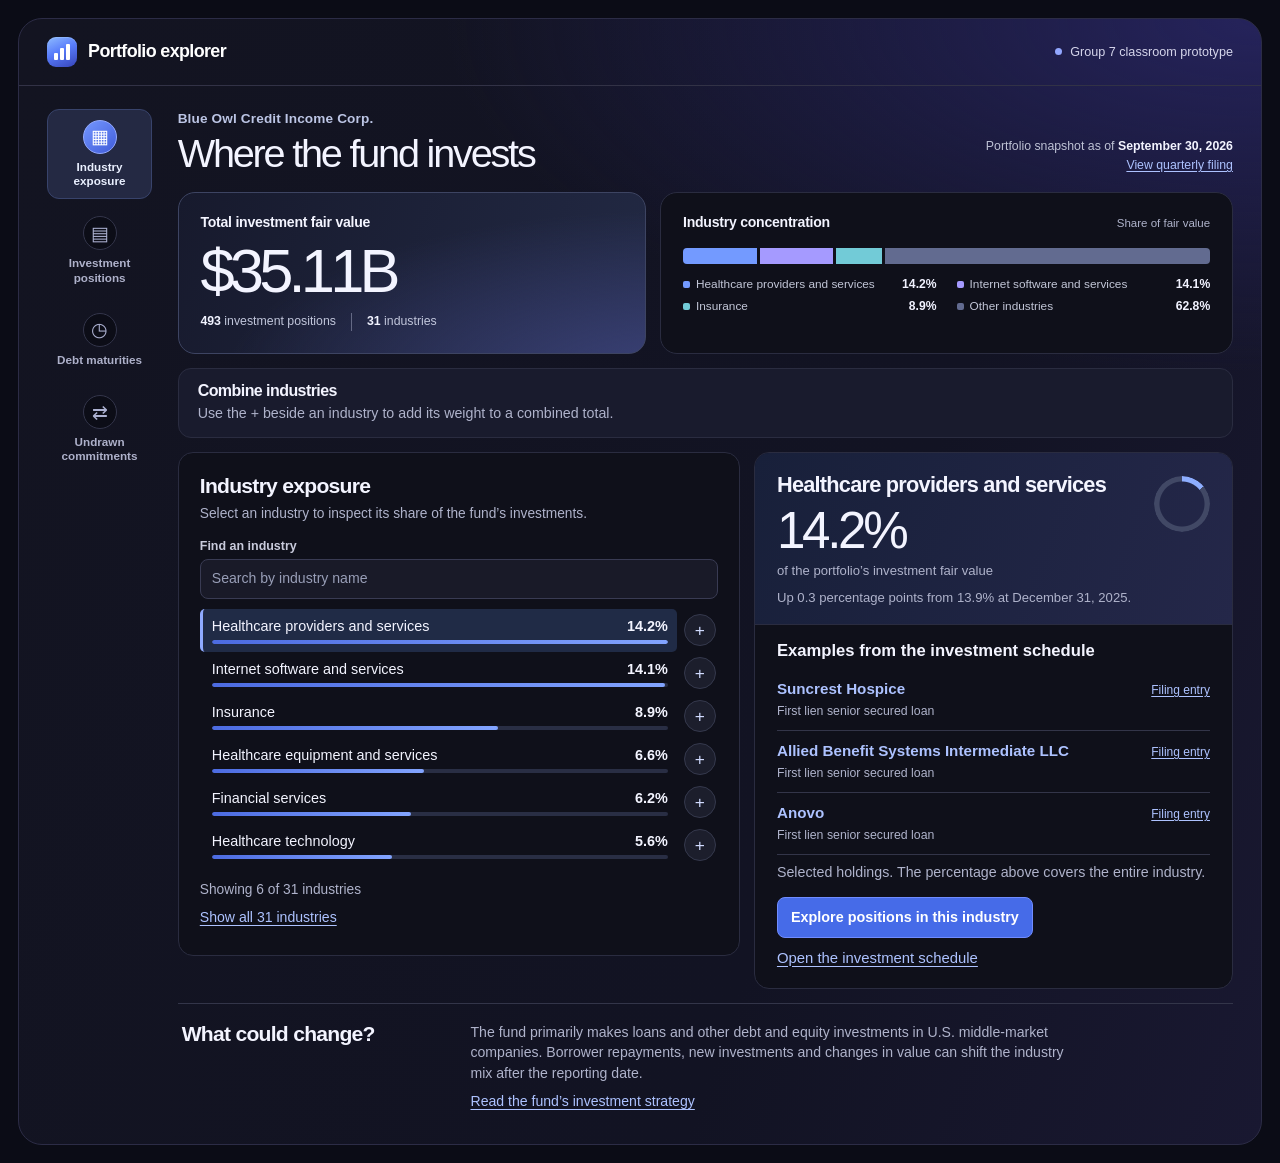
==== explorer.html @ ac10a48c "Publish Group 7 rehearsal site, editable slides and investor prototype" ====
<!doctype html>
<html lang="en">
<head>
<meta charset="utf-8">
<meta name="viewport" content="width=device-width, initial-scale=1">
<meta name="theme-color" content="#101120">
<title>Portfolio explorer | Blue Owl Credit Income Corp.</title>
<style>
  :root { color-scheme: light; --ink: #173849; --secondary: #476272; --accent: #126d71; --tide: #dbedeb; --pale: #f0f5f5; --rule: #bdced2; --paper: #fff; }
  * { box-sizing: border-box; }
  body { background: var(--paper); color: var(--ink); margin: 0; font: 1rem/1.48 "Source Sans 3", "Helvetica Neue", Arial, sans-serif; }
  button, input { font: inherit; }
  button { cursor: pointer; }
  a { color: #0c6369; text-underline-offset: .19em; }
  button:focus-visible, a:focus-visible, input:focus-visible, [tabindex="-1"]:focus-visible { outline: 3px solid #9b5428; outline-offset: 3px; }
  .frame { max-width: 1224px; margin-inline: auto; padding-inline: clamp(17px, 5vw, 64px); }
  header { background: #183d52; color: #fff; }
  .mast { min-height: 58px; display: flex; align-items: center; justify-content: space-between; gap: 14px; }
  .brand { display: flex; align-items: center; gap: .8em; font-weight: 650; }
  .symbol { display: inline-flex; align-items: flex-end; gap: 3px; height: 19px; }
  .symbol i { display: block; background: #a4d8cf; width: 5px; height: 46%; }
  .symbol i:nth-child(2) { height: 74%; } .symbol i:nth-child(3) { height: 100%; }
  .class-note { font-size: .81rem; color: #dae9eb; text-align: right; }
  .intro { padding-block: clamp(25px, 5vw, 56px) 28px; }
  .fund { font-size: 1rem; font-weight: 650; color: var(--secondary); margin: 0 0 4px; }
  h1, h2, h3, p { margin: 0; }
  h1 { font: 500 clamp(2.58rem, 6vw, 4.8rem)/1.05 "Source Sans 3", "Helvetica Neue", Arial, sans-serif; letter-spacing: -.065em; margin-bottom: 12px; }
  h2 { font-size: 1.55rem; letter-spacing: -.035em; line-height: 1.17; }
  h3 { font-size: 1.04rem; line-height: 1.25; }
  .intro-copy { font-size: 1.06rem; max-width: 63ch; color: var(--secondary); }
  .dateline { display: flex; flex-wrap: wrap; align-items: baseline; justify-content: space-between; gap: 4px 20px; padding-block: 10px; border-block: 1px solid var(--rule); font-size: .9rem; color: var(--secondary); }
  .dateline strong { font-weight: 650; color: var(--ink); }
  .grid { display: grid; grid-template-columns: minmax(0, 1.05fr) minmax(0, .95fr); gap: clamp(22px, 4vw, 60px); align-items: start; padding-block: 28px 36px; }
  .hint { margin-top: 5px; color: var(--secondary); font-size: .94rem; }
  .search { display: block; margin-block: 16px; }
  .search span { display:block; font-size: .85rem; font-weight: 650; margin-bottom: 4px; }
  .search input { width: 100%; color: var(--ink); background: var(--paper); border: 1px solid #91a7b0; padding: 8px 12px; border-radius: 5px; }
  #industries { margin: 0; padding: 0; list-style: none; }
  .row { width: 100%; color: var(--ink); text-align: left; display: grid; grid-template-columns: minmax(0, 1fr) auto; gap: 5px 12px; padding: 10px 12px; border: 0; border-left: 3px solid transparent; background: white; border-radius: 3px; }
  .row:hover { background: var(--pale); }
  .row[aria-pressed="true"] { border-left-color: var(--accent); background: var(--tide); }
  .row .pct { font-weight: 650; font-variant-numeric: tabular-nums; }
  .track { grid-column: 1 / -1; width: 100%; background: #e7eeef; height: 4px; }
  .row[aria-pressed="true"] .track { background: #c1dcda; }
  .fill { display: block; height: 100%; background: #72969e; }
  .row[aria-pressed="true"] .fill { background: var(--accent); }
  .fill.below { width: 2px; opacity: .65; }
  .compact { background: transparent; color: var(--accent); padding: 7px 0; border: 0; text-decoration: underline; text-underline-offset: .2em; }
  .list-end { margin-top: 12px; }
  .combine { background:#edf3f6; padding:13px 18px; margin-top:18px; border-radius:7px; }
  .combine-head { display:flex; align-items:baseline; justify-content:space-between; gap:12px; flex-wrap:wrap; }
  .combine h2 {font-size:1.12rem;}
  #total {font-weight:700; font-variant-numeric:tabular-nums;}
  #combined-items {display:flex; flex-wrap:wrap; gap:6px; margin-top:7px;}
  .chip {background:white; border:1px solid #9fb7bf; color:var(--ink); border-radius:14px; padding:4px 10px; font-size:.85rem;}
  #combined-items:empty {display:none;}
  #industries li {display:grid; grid-template-columns:minmax(0,1fr) 34px; align-items:center; gap:4px;}
  .add {width:34px; height:34px; display:grid;place-items:center; border:1px solid var(--rule); color:var(--accent); background:white; font-size:1.08rem; border-radius:6px;}
  .add[aria-pressed="true"] {background:var(--tide); border-color:var(--accent);}
  .count { color: var(--secondary); font-size: .86rem; }
  .empty { margin: 18px 0; }
  .detail { background: var(--pale); border-radius: 10px; overflow: hidden; }
  .detail-top { background: #dfeeed; padding: clamp(18px, 3vw, 32px); }
  .detail-top h2 { line-height: 1.15; font-size: clamp(1.55rem, 3vw, 2.1rem); }
  .weight { display: block; font-size: clamp(3rem, 6vw, 4.4rem); line-height: 1.1; letter-spacing: -.07em; font-weight: 550; margin-block: 10px 2px; }
  .share, .prior { font-size: .95rem; }
  .prior { margin-top: 14px; color: var(--secondary); }
  .detail-body { padding: 20px clamp(18px, 3vw, 32px) 24px; }
  #holdings { padding: 0; margin: 10px 0; list-style: none; }
  #holdings li { padding: 9px 0; border-bottom: 1px solid #cfdddf; }
  #holdings strong, #holdings span { display: block; }
  #holdings span, .caveat { color: var(--secondary); font-size: .89rem; }
  .detail-body a { font-size: .93rem; }
  #holdings strong a { font-size: 1rem; }
  .scope { border-top: 1px solid var(--rule); display: grid; grid-template-columns: minmax(130px, 1fr) minmax(0, 3fr); gap: 12px 36px; padding-block: 22px 36px; }
  .scope p { max-width: 76ch; color: var(--secondary); }
  .scope a { display: inline-block; margin-top: 8px; }
  #return { display: none; }
  [hidden] { display: none !important; }
  .view-nav {display:flex; gap:5px; padding-top:14px; flex-wrap:wrap;}
  .view-nav button {border:1px solid var(--rule); border-radius:6px; background:white; color:var(--ink); padding:8px 13px; font-weight:600;}
  .view-nav button[aria-pressed="true"], .primary-action {background:#183d52;color:white;border-color:#183d52;}
  .primary-action {border:0; border-radius:5px; padding:9px 13px; font-size:.9rem; margin-top:14px;}
  .credit-view {padding-block:26px 34px;}
  .credit-heading {max-width:71ch; margin-bottom:16px;}
  .credit-heading p, .explain {color:var(--secondary); margin-top:5px; font-size:.94rem;}
  .filter-strip {display:grid;grid-template-columns: minmax(190px,1.2fr) repeat(2,minmax(140px,.85fr)); gap:10px;margin:16px 0;}
  .filter-strip label,.maturity-filter {font-size:.85rem;font-weight:650;}
  .filter-strip input,.filter-strip select,.maturity-filter select {display:block;width:100%;font:inherit;font-weight:400;line-height:1.4;background:white;color:var(--ink);border:1px solid #91a7b0;border-radius:5px;padding:8px;margin-top:4px;min-height:38px;}
  select:focus-visible,summary:focus-visible {outline:3px solid #9b5428;outline-offset:2px;}
  .positions-grid {display:grid;grid-template-columns:minmax(0,1.45fr) minmax(270px,1fr);gap:20px;align-items:start;}
  .position-list {list-style:none;padding:0;margin:5px 0;}
  .position-row {display:grid;align-items:start;grid-template-columns:minmax(0,1fr) 77px;gap:3px 12px;width:100%;padding:10px 8px;color:var(--ink);background:white;border:0;border-bottom:1px solid #d8e2e4;border-left:3px solid transparent;text-align:left;line-height:1.3;}
  .position-row:hover {background:var(--pale);}
  .position-row[aria-pressed="true"] {background:var(--tide);border-left-color:var(--accent);}
  .position-row strong {overflow-wrap:anywhere; font-size:.95rem;}
  .position-row span:last-child {grid-column:1/-1;color:var(--secondary);font-size:.82rem;}
  .value {text-align:right;font-variant-numeric:tabular-nums;font-weight:650;}
  .pager {display:flex;align-items:center;gap:12px;flex-wrap:wrap;font-size:.88rem;}
  .pager button:disabled {color:#75868c;cursor:default;text-decoration:none;}
  .position-card {padding:clamp(16px,2.5vw,26px);background:var(--pale);border-radius:8px;overflow-wrap:anywhere;}
  .position-card h3 {font-size:1.32rem;letter-spacing:-.025em;}
  .position-card .type {font-size:.93rem;color:var(--secondary);margin:5px 0 12px;}
  .metrics {margin:0;}
  .metrics div {display:grid;grid-template-columns:minmax(0,1fr) minmax(0,1.12fr);gap:10px;border-top:1px solid var(--rule);padding:7px 0;font-size:.9rem;}
  .metrics dt {color:var(--secondary);}
  .metrics dd {margin:0;text-align:right;font-weight:600;font-variant-numeric:tabular-nums;}
  .position-card .source-line {margin-top:13px;font-size:.87rem;}
  .position-card details,.notes details {font-size:.88rem;color:var(--secondary);margin-top:13px;}
  details summary {cursor:pointer;color:var(--ink);font-weight:600;}
  details p {margin:6px 0;}
  .notes {margin-top:15px;}
  .maturity-filter {display:block;max-width:340px;margin:16px 0;}
  .maturity-list {display:grid;gap:5px;max-width:830px;}
  .maturity-row {display:grid;grid-template-columns:minmax(120px,1fr) minmax(80px,2fr) minmax(80px,1fr);gap:12px;align-items:center;width:100%;padding:10px 8px;text-align:left;border:0;border-bottom:1px solid #d8e2e4;color:var(--ink);background:white;}
  .maturity-row:hover:enabled {background:var(--pale);}
  .maturity-row:disabled {cursor:default;}
  .maturity-row .bar {display:block;height:9px;background:#e6eeef;}
  .maturity-row .bar i {display:block;height:100%;background:var(--accent);}
  #ladder-summary {max-width:77ch;margin:12px 0; font-size:.91rem;color:var(--secondary);}
  .active-window {margin-bottom:10px;font-size:.9rem;} .active-window button {margin-left:8px;}
  @media(max-width:740px){.positions-grid{grid-template-columns:1fr}.filter-strip{grid-template-columns:1fr 1fr;}.filter-strip label:first-child{grid-column:1/-1;}.view-nav button{font-size:.88rem}.maturity-row{gap:6px;grid-template-columns:minmax(85px,1fr) minmax(28px,.45fr) minmax(90px,1fr);font-size:.86rem;}}
  @media (max-width: 740px) { .grid, .scope { grid-template-columns: 1fr; } .grid { gap: 22px; } #return { display: inline-block; margin-top: 8px; } .intro { padding-bottom: 20px; } .scope { gap: 8px; } }
  .commit-scroll {overflow-x:auto;margin-block:10px 16px;}
  .commit-table {border-collapse:collapse;width:100%;font-size:.92rem;}
  .commit-table th,.commit-table td {text-align:left;vertical-align:top;border-bottom:1px solid var(--rule);padding:9px 8px;}
  .commit-table th {background:var(--pale);}
  .commit-table td:nth-child(2) {font-variant-numeric:tabular-nums;white-space:nowrap;}
  .commit-table small {display:block;color:var(--secondary);margin-top:4px;}
  @media(max-width:740px){.commit-table th,.commit-table td{padding:8px 3px;font-size:.82rem;}}
  :root {
    color-scheme: dark;
    --ink:#f3f4ff;
    --secondary:#afb3cb;
    --accent:#9db7ff;
    --tide:#202b4d;
    --pale:#161826;
    --paper:#0f101a;
    --rule:#333549;
    --panel-border:1px solid #2a2c40;
    --font:Inter,"Helvetica Neue",Arial,sans-serif;
  }
  body {background:#0b0c16;color:var(--ink);font: .96rem/1.45 var(--font);padding:clamp(0px,1.4vw,26px);}
  .workspace-shell {max-width:1550px;margin:auto;background:radial-gradient(ellipse 90% 43% at 100% 0%,#25235b 0%,transparent 73%),linear-gradient(110deg,#131421,#121323 65%,#191831);border:1px solid #2c2c46;border-radius:24px;min-height:calc(100vh - 3vw);}
  .frame {max-width:none;margin:0;padding-inline:clamp(15px,2.2vw,38px);}
  header {background:transparent;border-bottom:1px solid #323246;}
  .mast {min-height:66px;}
  .brand {font-size:1.12rem;font-weight:650;letter-spacing:-.035em;gap:11px;}
  .symbol {width:30px;height:30px;border-radius:9px;background:linear-gradient(155deg,#8fbcff 0%,#597dfb 45%,#3644b9 100%);align-items:flex-end;justify-content:center;gap:2px;padding:7px 6px;box-shadow:0 1px 0 #a9ccff66 inset;}
  .symbol i,.symbol i:nth-child(2),.symbol i:nth-child(3) {width:4px;background:#fff;border-radius:1px;}
  .class-note {display:flex;align-items:center;gap:8px;color:#d5d5eb;font-size:.79rem;}
  .class-note::before {content:"";width:7px;height:7px;border-radius:50%;background:#92a7ff;}
  .workspace {display:grid;grid-template-columns:105px minmax(0,1fr);column-gap:clamp(16px,2vw,40px);padding-bottom:24px;}
  .dashboard {min-width:0;}
  .view-nav {position:sticky;top:16px;align-self:start;display:flex;flex-direction:column;gap:6px;padding:23px 0 10px;align-content:start;}
  .view-nav button {display:flex;flex-direction:column;align-items:center;justify-content:center;gap:6px;width:100%;border:1px solid transparent;border-radius:12px;color:#aeb1ca;background:transparent;padding:10px 5px;font-size:.73rem;font-weight:570;line-height:1.22;}
  .view-nav button:hover {background:#202134;color:#fff;}
  .view-nav .nav-icon {display:grid;place-items:center;color:#adb2d2;background:#0c0d17;border:1px solid #34364b;border-radius:50%;width:34px;height:34px;font-size:1.2rem;font-family:Arial,sans-serif;line-height:1;}
  .view-nav button[aria-pressed="true"] {background:#242943;border:1px solid #38436b;color:#eaf0ff;}
  .view-nav button[aria-pressed="true"] .nav-icon {background:linear-gradient(140deg,#7497ff,#405bd9);border-color:#93a9ff;color:#fff;}
  a,.compact {color:#adc2ff;}
  button:focus-visible,a:focus-visible,input:focus-visible,select:focus-visible,summary:focus-visible,[tabindex]:focus-visible {outline:3px solid #b8c9ff;outline-offset:3px;}
  a:hover,.compact:hover {color:#e3e9ff;}
  .headline {display:flex;align-items:flex-end;justify-content:space-between;gap:24px;margin:23px 0 17px;}
  .fund {color:#bcc5e5;font-size:.85rem;margin-bottom:2px;letter-spacing:.01em;font-weight:550;}
  h1 {font:520 clamp(1.75rem,3.1vw,3.15rem)/1.11 var(--font);letter-spacing:-.056em;margin:0;}
  .dateline {display:flex;flex-flow:column;gap:1px;align-items:flex-end;text-align:right;border:0;padding:0;font-size:.77rem;color:#bec2d5;}
  .dateline strong {font-weight:600;}
  .overview {display:grid;grid-template-columns:minmax(0,.9fr) minmax(0,1.1fr);gap:14px;}
  .fund-value,.concentration {min-width:0;background:var(--paper);border:var(--panel-border);border-radius:17px;padding:clamp(16px,1.7vw,26px);}
  .fund-value {background:radial-gradient(ellipse at 108% 115%,#3b4279 0%,transparent 64%),linear-gradient(110deg,#171a2d,#222944);border-color:#3d4462;display:flex;flex-direction:column;justify-content:center;}
  .fund-value h2,.concentration h2 {font-size:.88rem;letter-spacing:-.018em;font-weight:600;}
  #fund-value {font-size:clamp(2.8rem,4.8vw,4.55rem);line-height:1.03;letter-spacing:-.078em;font-weight:480;font-variant-numeric:tabular-nums;margin:8px 0 11px;}
  .value-metadata {color:#c1c6db;display:flex;align-items:center;gap:9px 15px;font-size:.77rem;flex-wrap:wrap;}
  .value-metadata span + span {border-left:1px solid #646985;padding-left:15px;}
  .value-metadata strong {color:#f1f3ff;font-weight:650;}
  .concentration-head {display:flex;justify-content:space-between;gap:9px;align-items:baseline;}
  .concentration-head span {font-size:.72rem;color:var(--secondary);}
  #top-strip {display:flex;gap:3px;height:16px;background:#10111b;border-radius:4px;overflow:hidden;margin:16px 0 13px;}
  #top-strip span {min-width:0;flex-basis:0;}
  #top-strip span:nth-child(1),#concentration-key li:nth-child(1)::before {background:#739aff;}
  #top-strip span:nth-child(2),#concentration-key li:nth-child(2)::before {background:#a59aff;}
  #top-strip span:nth-child(3),#concentration-key li:nth-child(3)::before {background:#72cbd7;}
  #top-strip span:nth-child(4),#concentration-key li:nth-child(4)::before {background:#626b90;}
  #concentration-key {display:grid;grid-template-columns:1fr 1fr;gap:6px 20px;list-style:none;padding:0;margin:0;}
  #concentration-key li {display:grid;grid-template-columns:7px 1fr auto;gap:6px;align-items:baseline;font-size:.74rem;color:#c2c6d7;line-height:1.3;}
  #concentration-key li::before {content:"";width:7px;height:7px;border-radius:2px;}
  #concentration-key strong {font-size:.76rem;color:#f1f2ff;font-weight:550;font-variant-numeric:tabular-nums;}
  h2 {font-size:1.32rem;letter-spacing:-.035em;font-weight:620;}
  .combine {margin:14px 0 0;padding:13px 19px;background:#191b2d;border:var(--panel-border);border-radius:13px;}
  .combine h2 {font-size:1rem;}
  .combine #total {color:#cddaff;font-weight:620;}
  #combine-help {margin-top:3px;}
  .chip {background:#252e50;color:#dce5ff;border-color:#56648e;}
  .chip:hover {background:#354269;}
  .grid,.positions-grid {gap:14px;}
  .grid {grid-template-columns:minmax(0,1.08fr) minmax(0,.92fr);padding:14px 0;}
  .grid>section:first-child,.positions-grid>div:first-child,.position-card,.detail,.maturity-list,.commit-scroll {background:var(--paper);border:var(--panel-border);border-radius:15px;}
  .grid>section:first-child,.positions-grid>div:first-child,.position-card {padding:clamp(15px,1.65vw,24px);}
  .count,.hint,.caveat,.prior,.share,.credit-heading p,.scope p,.notes,.explain {color:var(--secondary);}
  .hint {font-size:.86rem;}
  .search {margin:13px 0 10px;}
  .search span,.filter-strip label,.maturity-filter {font-size:.78rem;color:#c9cbdc;}
  .search input,.filter-strip input,.filter-strip select,.maturity-filter select {font:400 .88rem/1.4 var(--font);background:#191a28;color:var(--ink);border:1px solid #393b53;border-radius:8px;padding:9px 11px;}
  input::placeholder {color:#989eb7;}
  .row,.position-row,.maturity-row {color:var(--ink);background:transparent;}
  #industries li {gap:7px;}
  .row {padding:8px 9px;line-height:1.25;font-size:.9rem;border-radius:5px;}
  .row:hover,.position-row:hover,.maturity-row:hover:enabled {background:#191d30;}
  .row[aria-pressed=true],.position-row[aria-pressed=true] {background:#202b46;border-left-color:#8faaff;}
  .track,.row[aria-pressed=true] .track,.maturity-row .bar {background:#292e44;border-radius:4px;overflow:hidden;}
  .fill,.row[aria-pressed=true] .fill,.maturity-row .bar i {background:linear-gradient(90deg,#4c6be1,#82a4ff);border-radius:4px;}
  .add {width:32px;height:32px;border-radius:50%;background:#1c1e2c;border:1px solid #35394d;color:#d1dbff;line-height:1;}
  .add:hover,.add[aria-pressed=true] {background:#324673;border-color:#617cbd;}
  .list-end {margin:13px 0 0;}
  .compact {font-size:.88rem;text-align:left;}
  .detail {overflow:hidden;}
  .detail-top {background:linear-gradient(110deg,#18203a,#242749);position:relative;padding:19px 22px 17px;border-bottom:var(--panel-border);}
  .detail-top h2 {font-size:clamp(1.1rem,1.7vw,1.65rem);max-width:calc(100% - 70px);}
  .share-ring {position:absolute;top:23px;right:22px;width:56px;aspect-ratio:1;border-radius:50%;background:conic-gradient(#8eaeff var(--share),#414865 var(--share));mask:radial-gradient(farthest-side,transparent calc(100% - 6px),#000 calc(100% - 5px));}
  .weight {font:520 clamp(2.65rem,4vw,3.8rem)/1.03 var(--font);letter-spacing:-.065em;margin:8px 0 3px;}
  .share,.prior {font-size:.82rem;}
  .prior {margin-top:8px;}
  .detail-body {padding:16px 22px 19px;}
  #holdings {margin:7px 0;}
  #holdings li {display:grid;grid-template-columns:minmax(0,1fr) auto;align-items:baseline;gap:3px 10px;padding:9px 0;border-color:var(--rule);}
  #holdings li>span {grid-row:2;font-size:.77rem;}
  #holdings li>a {grid-column:2;grid-row:1;font-size:.75rem;}
  #holdings .compact {font-size:.95rem;padding:0;line-height:1.25;text-decoration:none;}
  #holdings .compact:hover {text-decoration:underline;}
  .primary-action {background:#466be8;color:white;border:1px solid #708cff;border-radius:8px;font-weight:580;padding:9px 13px;}
  .primary-action:hover {background:#567af1;}
  .scope {padding:18px 4px 8px;font-size:.88rem;}
  .credit-view {padding:16px 0 8px;}
  .credit-heading {max-width:83ch;}
  .position-row,.maturity-row {border-bottom-color:#292b3f;}
  .position-row .value,.maturity-row .value {color:#d7e2ff;}
  .position-card {background:linear-gradient(150deg,#20243a,#11121e 70%);}
  .pager button:disabled {color:#85899d;}
  .maturity-list {padding:8px 12px;max-width:none;gap:0;}
  .maturity-row {padding:12px 8px;}
  .maturity-row:last-child {border-bottom:0;}
  .maturity-row:disabled {color:#9398af;}
  .commit-table th {background:#202237;}
  .commit-table th,.commit-table td {padding:9px 14px;}
  .commit-table tr:last-child td {border-bottom:0;}
  @media(max-width:1150px) {
    #concentration-key {gap:6px 13px;}
    .workspace {grid-template-columns:86px minmax(0,1fr);gap:15px;}
    .overview {grid-template-columns:minmax(0,.8fr) minmax(0,1.2fr);}
  }
  @media(max-width:900px) {
    .workspace {display:block;}
    .view-nav {position:static;flex-direction:row;gap:6px;padding:12px 0 0;}
    .view-nav button {width:auto;padding:6px 9px;flex-direction:row;gap:6px;}
    .view-nav .nav-icon {width:22px;height:22px;font-size:.84rem;}
    .headline {margin-top:17px;}
  }
  @media(max-width:740px) {
    body {padding:0;}
    .workspace-shell {border:0;border-radius:0;}
    .mast {min-height:52px;}
    .workspace {padding-bottom:18px;}
    .view-nav {display:grid;grid-template-columns:1fr 1fr;gap:4px;}
    .view-nav button {justify-content:flex-start;padding:6px;font-size:.76rem;}
    .headline {gap:10px;align-items:start;margin:17px 0 12px;flex-wrap:wrap;}
    .dateline {align-items:flex-start;text-align:left;flex-direction:row;flex-wrap:wrap;gap:2px 10px;}
    .grid,.positions-grid {grid-template-columns:1fr;gap:12px;}
    .overview {grid-template-columns:1fr;}
    .fund-value,.concentration {padding:15px;border-radius:12px;}
    #fund-value {font-size:3.1rem;margin:4px 0 8px;}
    .concentration-head {align-items:center;}
    #top-strip {margin:11px 0 10px;height:10px;}
    .overview {gap:9px;}
    .class-note {font-size:.68rem;}
    .brand {font-size:1rem;}
    .detail-top,.detail-body {padding-inline:16px;}
    .share-ring {width:45px;right:16px;}
    .combine {padding:12px 15px;}
    .commit-table th,.commit-table td {padding:8px 6px;}
    .scope {padding-inline:0;}
  }
  @media(max-width:380px) {
    #concentration-key {grid-template-columns:1fr;}
    .filter-strip {grid-template-columns:1fr;}
    .class-note {max-width:115px;text-align:left;}
  }

</style>
</head>
<body>
<div class="workspace-shell">
<header><div class="frame mast"><div class="brand"><span class="symbol" aria-hidden="true"><i></i><i></i><i></i></span>Portfolio explorer</div><span class="class-note">Group 7 classroom prototype</span></div></header>
<main class="frame workspace">
  <nav class="view-nav" aria-label="Portfolio views">
    <button type="button" data-view="industry" aria-pressed="true"><span class="nav-icon" aria-hidden="true">▦</span><span>Industry exposure</span></button>
    <button type="button" data-view="positions" aria-pressed="false"><span class="nav-icon" aria-hidden="true">▤</span><span>Investment positions</span></button>
    <button type="button" data-view="maturities" aria-pressed="false"><span class="nav-icon" aria-hidden="true">◷</span><span>Debt maturities</span></button>
    <button type="button" data-view="commitments" aria-pressed="false"><span class="nav-icon" aria-hidden="true">⇄</span><span>Undrawn commitments</span></button>
  </nav>
  <div class="dashboard">
    <div class="headline"><div><p class="fund">Blue Owl Credit Income Corp.</p><h1>Where the fund invests</h1></div><div class="dateline"><span>Portfolio snapshot as of <strong id="as-of"></strong></span><a class="filing" target="_blank" rel="noopener">View quarterly filing</a></div></div>
    <section class="overview" aria-label="Fund overview">
      <div class="fund-value"><h2>Total investment fair value</h2><p id="fund-value"></p><div class="value-metadata"><span><strong id="position-lines"></strong> investment positions</span><span><strong id="industry-lines"></strong> industries</span></div></div>
      <div class="concentration"><div class="concentration-head"><h2>Industry concentration</h2><span>Share of fair value</span></div><div id="top-strip" aria-hidden="true"></div><ul id="concentration-key"></ul></div>
    </section>
  <div id="industry-view">
  <section class="combine" aria-labelledby="combine-title"><div class="combine-head"><h2 id="combine-title">Combine industries</h2><span id="total" aria-live="polite"></span></div><p class="caveat" id="combine-help">Use the + beside an industry to add its weight to a combined total.</p><div id="combined-items"></div><button id="clear" type="button" class="compact" hidden>Clear selection</button></section>
  <div class="grid">
    <section aria-labelledby="industry-title"><h2 id="industry-title" tabindex="-1">Industry exposure</h2><p class="hint">Select an industry to inspect its share of the fund’s investments.</p>
      <label class="search"><span>Find an industry</span><input id="search" type="search" placeholder="Search by industry name" autocomplete="off"></label>
      <ul id="industries"></ul>
      <p id="empty" class="empty" hidden>No matching industry. Try another name or clear your search.</p>
      <div class="list-end"><p class="count" id="count" aria-live="polite"></p><button type="button" id="more" class="compact"></button></div>
    </section>
    <section class="detail" id="detail" aria-labelledby="selected-industry">
      <div class="detail-top"><div class="share-ring" aria-hidden="true"></div><h2 id="selected-industry" tabindex="-1"></h2><strong class="weight" id="weight"></strong><p class="share">of the portfolio’s investment fair value</p><p id="prior" class="prior"></p></div>
      <div class="detail-body"><h3 id="examples-title">Examples from the investment schedule</h3><ul id="holdings"></ul><p id="caveat" class="caveat"></p><button type="button" class="primary-action" id="sector-positions">Explore positions in this industry</button><p style="margin-top: 9px"><a class="filing" target="_blank" rel="noopener">Open the investment schedule</a></p><button class="compact" id="return" type="button">Return to industries</button></div>
    </section>
  </div>
  <section class="scope"><h2>What could change?</h2><div><p>The fund primarily makes loans and other debt and equity investments in U.S. middle-market companies. Borrower repayments, new investments and changes in value can shift the industry mix after the reporting date.</p><a id="mandate" target="_blank" rel="noopener">Read the fund’s investment strategy</a></div></section>
  </div>
  <section class="credit-view" id="positions-view" hidden aria-labelledby="positions-title">
    <div class="credit-heading"><h2 id="positions-title" tabindex="-1">Investment positions</h2><p>Look up a borrower or instrument. Select a position to see its size, interest terms and remaining time. <button type="button" class="compact" id="try-covetrus">Explore the Covetrus loans</button></p></div>
    <div class="filter-strip"><label>Company or instrument<input type="search" id="position-search" placeholder="Search across positions" autocomplete="off"></label><label>Industry<select id="position-sector"></select></label><label>Sort positions<select id="position-sort"><option value="value">Largest fair value first</option><option value="maturity">Earliest maturity first</option><option value="company">Company name</option></select></label></div>
    <div class="active-window" id="window-filter" hidden><span id="window-name"></span><button type="button" class="compact" id="clear-window">Show all maturities</button></div>
    <div class="positions-grid"><div><p class="count" id="position-count" aria-live="polite"></p><ul class="position-list" id="position-list"></ul><div class="pager" id="position-pager"><button type="button" class="compact" id="prev-positions">Previous</button><span id="page-range"></span><button type="button" class="compact" id="next-positions">Next</button></div></div>
    <article class="position-card" id="position-card" aria-labelledby="position-name" hidden><h3 id="position-name" tabindex="-1"></h3><p class="type" id="position-type"></p><dl class="metrics" id="position-metrics"></dl><p class="source-line"><a id="position-source" target="_blank" rel="noopener">Find position in the filing</a></p><details><summary>How to read these terms</summary><p>Fair value is the fund’s quarter-end valuation. Amortized cost is its accounting cost basis. Principal is the face amount of the instrument and can be denominated in a different currency.</p><p>First-lien debt has a senior claim on pledged collateral. Second-lien debt ranks behind the first lien. A floating coupon adds a spread to a benchmark. PIK interest accrues to principal. See the filing for instrument-specific terms.</p><p>Remaining time runs from the reporting month to the stated maturity month. Original term requires an issue date, which this schedule does not give for the individual investments. Repayment, refinancing or changes to the agreement can affect timing.</p></details></article></div>
    <div class="notes"><details><summary>Portfolio totals and timing</summary><p>The 493 named position lines total $35.131 billion of fair value. The filing separately reports a negative $16.524 million valuation adjustment on unfunded commitments, bringing reported total investment fair value to $35.114 billion. All portfolio-share percentages use that reported total. Industry and issuer subtotals in the position view use the named positions before adjustments.</p><p>The fund describes typical debt investment terms of three to ten years. Individual original terms require issue dates. The schedule provides maturity months, which let you calculate time remaining at September 2026. These are borrower deadlines. Separate fund terms govern shareholder liquidity.</p></details></div>
  </section>
  <section class="credit-view" id="maturities-view" hidden aria-labelledby="maturities-title">
    <div class="credit-heading"><h2 id="maturities-title" tabindex="-1">When the debt matures</h2><p>Compare the fair value of debt positions by scheduled maturity. Select a period to see the investments it contains.</p></div>
    <label class="maturity-filter">Industry<select id="ladder-sector"></select></label><p id="ladder-summary"></p><div class="maturity-list" id="maturity-list"></div>
    <div class="notes"><details><summary>How the maturity breakdown works</summary><p>Each debt position is grouped by its contractual maturity month. Percentages divide the fair value in each period by total signed debt fair value in the selected scope. Equity and joint venture interests are excluded. A loan may repay early, be amended or default, so the dates do not predict cash receipts.</p></details></div>
  </section>
  <section class="credit-view" id="commitments-view" hidden aria-labelledby="commitments-title">
    <div class="credit-heading"><h2 id="commitments-title" tabindex="-1">What could still be drawn?</h2>
      <p>At quarter end, OCIC had committed another <strong>$4.873 billion</strong> that portfolio companies could draw under their agreements. This included $2.220 billion of delayed-draw loans, $2.141 billion of revolving loans and $512.449 million of equity commitments.</p></div>
    <p class="hint">An expiry marks the end of the window to draw funds. Actual draws depend on the agreement and the company’s needs. The balances below measure additional potential funding.</p>
    <label class="search"><span>Find a company or type of commitment</span><input id="commit-search" type="search" placeholder="Search companies, revolving loans or equity" autocomplete="off"></label>
    <p id="commit-count" class="count" aria-live="polite"></p>
    <div class="commit-scroll" role="region" aria-label="Commitment details" tabindex="0"><table class="commit-table"><thead><tr><th scope="col">Company and commitment</th><th scope="col">Undrawn</th><th scope="col">Draw window ends</th></tr></thead><tbody id="commit-rows"></tbody></table></div>
    <div class="pager" id="commit-pager"><button type="button" class="compact" id="commit-prev">Previous</button><span id="commit-range"></span><button type="button" class="compact" id="commit-next">Next</button></div>
    <p class="source-line"><a target="_blank" rel="noopener" href="https://www.sec.gov/Archives/edgar/data/1812554/000162828026071667/ocic-10xqx424b3.htm#:~:text=Total%20Unfunded%20Commitments">Verify the totals in Note 8</a></p>
  </section>
  </div>
</main>
</div>
<script>
const portfolio = {
  "asOf": "September 30, 2026",
  "source": "https://www.sec.gov/Archives/edgar/data/1812554/000162828026071667/ocic-10xqx424b3.htm",
  "sectors": [
    {
      "name": "Advertising and media",
      "weight": 1.2,
      "previous": 1.3,
      "holdings": [
        {
          "name": "IRI Group Holdings, Inc.",
          "type": "First lien senior secured loan",
          "issuer": "IRI Group Holdings, Inc. (f/k/a Circana Group, L.P. (f/k/a The NPD Group, L.P.))",
          "link": "https://www.sec.gov/Archives/edgar/data/1812554/000162828026071667/ocic-10xqx424b3.htm#:~:text=IRI%20Group%20Holdings%2C%20Inc."
        },
        {
          "name": "Monotype Imaging Holdings Inc.",
          "type": "First lien senior secured loan",
          "issuer": "Monotype Imaging Holdings Inc.",
          "link": "https://www.sec.gov/Archives/edgar/data/1812554/000162828026071667/ocic-10xqx424b3.htm#:~:text=Monotype%20Imaging%20Holdings%20Inc."
        }
      ]
    },
    {
      "name": "Aerospace and defense",
      "weight": 0.9,
      "previous": 0.9,
      "holdings": [
        {
          "name": "Acron Aviation",
          "type": "First lien senior secured loan",
          "issuer": "Horizon Avionics Buyer, LLC (dba Acron Aviation)",
          "link": "https://www.sec.gov/Archives/edgar/data/1812554/000162828026071667/ocic-10xqx424b3.htm#:~:text=Horizon%20Avionics%20Buyer%2C%20LLC"
        },
        {
          "name": "Jeppesen Holdings, LLC",
          "type": "First lien senior secured loan",
          "issuer": "Jeppesen Holdings, LLC",
          "link": "https://www.sec.gov/Archives/edgar/data/1812554/000162828026071667/ocic-10xqx424b3.htm#:~:text=Jeppesen%20Holdings%2C%20LLC"
        },
        {
          "name": "ManTech International Corporation",
          "type": "First lien senior secured loan",
          "issuer": "ManTech International Corporation",
          "link": "https://www.sec.gov/Archives/edgar/data/1812554/000162828026071667/ocic-10xqx424b3.htm#:~:text=ManTech%20International%20Corporation"
        }
      ]
    },
    {
      "name": "Asset based lending and fund finance",
      "weight": 2,
      "previous": 1.5,
      "holdings": [
        {
          "name": "Wingspire Capital Holdings LLC",
          "type": "Specialty finance equity investment",
          "issuer": "Wingspire Capital Holdings LLC",
          "link": "https://www.sec.gov/Archives/edgar/data/1812554/000162828026071667/ocic-10xqx424b3.htm#:~:text=Wingspire%20Capital%20Holdings%20LLC"
        },
        {
          "name": "Hg Genesis 9 SumoCo Limited",
          "type": "Unsecured facility",
          "issuer": "Hg Genesis 9 SumoCo Limited",
          "link": "https://www.sec.gov/Archives/edgar/data/1812554/000162828026071667/ocic-10xqx424b3.htm#:~:text=Hg%20Genesis%209%20SumoCo%20Limited"
        },
        {
          "name": "Hg Saturn Luchaco Limited",
          "type": "Unsecured facility",
          "issuer": "Hg Saturn Luchaco Limited",
          "link": "https://www.sec.gov/Archives/edgar/data/1812554/000162828026071667/ocic-10xqx424b3.htm#:~:text=Hg%20Saturn%20Luchaco%20Limited"
        }
      ]
    },
    {
      "name": "Automotive aftermarket",
      "weight": null,
      "previous": null,
      "holdings": [
        {
          "name": "Omega Holdings",
          "type": "First lien senior secured loan",
          "issuer": "OAC Holdings I Corp. (dba Omega Holdings)",
          "link": "https://www.sec.gov/Archives/edgar/data/1812554/000162828026071667/ocic-10xqx424b3.htm#:~:text=OAC%20Holdings%20I%20Corp."
        }
      ]
    },
    {
      "name": "Automotive services",
      "weight": 1.9,
      "previous": 2.1,
      "holdings": [
        {
          "name": "Big Brand Tire & Service",
          "type": "First lien senior secured loan",
          "issuer": "MAJCO LLC (dba Big Brand Tire & Service)",
          "link": "https://www.sec.gov/Archives/edgar/data/1812554/000162828026071667/ocic-10xqx424b3.htm#:~:text=MAJCO%20LLC"
        },
        {
          "name": "Infomedia",
          "type": "First lien senior secured loan",
          "issuer": "McQueen Bidco PTY LTD. (dba Infomedia)",
          "link": "https://www.sec.gov/Archives/edgar/data/1812554/000162828026071667/ocic-10xqx424b3.htm#:~:text=McQueen%20Bidco%20PTY%20LTD."
        },
        {
          "name": "Spotless Brands, LLC",
          "type": "First lien senior secured loan",
          "issuer": "Spotless Brands, LLC",
          "link": "https://www.sec.gov/Archives/edgar/data/1812554/000162828026071667/ocic-10xqx424b3.htm#:~:text=Spotless%20Brands%2C%20LLC"
        }
      ]
    },
    {
      "name": "Buildings and real estate",
      "weight": 3.2,
      "previous": 2.9,
      "holdings": [
        {
          "name": "Associations Finance, Inc.",
          "type": "Unsecured notes",
          "issuer": "Associations Finance, Inc.",
          "link": "https://www.sec.gov/Archives/edgar/data/1812554/000162828026071667/ocic-10xqx424b3.htm#:~:text=Associations%20Finance%2C%20Inc."
        },
        {
          "name": "Associations, Inc.",
          "type": "First lien senior secured loan",
          "issuer": "Associations, Inc.",
          "link": "https://www.sec.gov/Archives/edgar/data/1812554/000162828026071667/ocic-10xqx424b3.htm#:~:text=Associations%2C%20Inc."
        },
        {
          "name": "Dodge Construction Network LLC",
          "type": "First lien senior secured loan",
          "issuer": "Dodge Construction Network LLC",
          "link": "https://www.sec.gov/Archives/edgar/data/1812554/000162828026071667/ocic-10xqx424b3.htm#:~:text=Dodge%20Construction%20Network%20LLC"
        }
      ]
    },
    {
      "name": "Business services",
      "weight": 3.5,
      "previous": 3.9,
      "holdings": [
        {
          "name": "Accommodations Plus Technologies LLC",
          "type": "First lien senior secured loan",
          "issuer": "Accommodations Plus Technologies LLC",
          "link": "https://www.sec.gov/Archives/edgar/data/1812554/000162828026071667/ocic-10xqx424b3.htm#:~:text=Accommodations%20Plus%20Technologies%20LLC"
        },
        {
          "name": "Aurelia Netherlands B.V.",
          "type": "First lien senior secured EUR term loan",
          "issuer": "Aurelia Netherlands B.V.",
          "link": "https://www.sec.gov/Archives/edgar/data/1812554/000162828026071667/ocic-10xqx424b3.htm#:~:text=Aurelia%20Netherlands%20B.V."
        },
        {
          "name": "Capstone Acquisition Holdings, Inc.",
          "type": "First lien senior secured loan",
          "issuer": "Capstone Acquisition Holdings, Inc.",
          "link": "https://www.sec.gov/Archives/edgar/data/1812554/000162828026071667/ocic-10xqx424b3.htm#:~:text=Capstone%20Acquisition%20Holdings%2C%20Inc."
        }
      ]
    },
    {
      "name": "Chemicals",
      "weight": 2.5,
      "previous": 2.1,
      "holdings": [
        {
          "name": "Advancion Holdings, LLC",
          "type": "First lien senior secured loan",
          "issuer": "Advancion Holdings, LLC (fka Aruba Investments Holdings, LLC)",
          "link": "https://www.sec.gov/Archives/edgar/data/1812554/000162828026071667/ocic-10xqx424b3.htm#:~:text=Advancion%20Holdings%2C%20LLC"
        },
        {
          "name": "DuBois Chemical",
          "type": "First lien senior secured loan",
          "issuer": "DCG ACQUISITION CORP. (dba DuBois Chemical)",
          "link": "https://www.sec.gov/Archives/edgar/data/1812554/000162828026071667/ocic-10xqx424b3.htm#:~:text=DCG%20ACQUISITION%20CORP."
        },
        {
          "name": "DM Buyer (USA), Inc.",
          "type": "First lien senior secured loan",
          "issuer": "DM Buyer (USA), Inc.",
          "link": "https://www.sec.gov/Archives/edgar/data/1812554/000162828026071667/ocic-10xqx424b3.htm#:~:text=DM%20Buyer"
        }
      ]
    },
    {
      "name": "Consumer products",
      "weight": 1.2,
      "previous": 1.6,
      "holdings": [
        {
          "name": "Conair Holdings LLC",
          "type": "First lien senior secured loan",
          "issuer": "Conair Holdings LLC",
          "link": "https://www.sec.gov/Archives/edgar/data/1812554/000162828026071667/ocic-10xqx424b3.htm#:~:text=Conair%20Holdings%20LLC"
        },
        {
          "name": "Lignetics Investment Corp.",
          "type": "First lien senior secured loan",
          "issuer": "Lignetics Investment Corp.",
          "link": "https://www.sec.gov/Archives/edgar/data/1812554/000162828026071667/ocic-10xqx424b3.htm#:~:text=Lignetics%20Investment%20Corp."
        },
        {
          "name": "Stonewall Kitchen",
          "type": "First lien senior secured loan",
          "issuer": "SWK BUYER, Inc. (dba Stonewall Kitchen)",
          "link": "https://www.sec.gov/Archives/edgar/data/1812554/000162828026071667/ocic-10xqx424b3.htm#:~:text=SWK%20BUYER%2C%20Inc."
        }
      ]
    },
    {
      "name": "Containers and packaging",
      "weight": 2.2,
      "previous": 2.7,
      "holdings": [
        {
          "name": "Novvia Group",
          "type": "First lien senior secured loan",
          "issuer": "Arctic Holdco, LLC (dba Novvia Group)",
          "link": "https://www.sec.gov/Archives/edgar/data/1812554/000162828026071667/ocic-10xqx424b3.htm#:~:text=Arctic%20Holdco%2C%20LLC"
        },
        {
          "name": "PPC Flexible Packaging",
          "type": "First lien senior secured loan",
          "issuer": "Ascend Buyer, LLC (dba PPC Flexible Packaging)",
          "link": "https://www.sec.gov/Archives/edgar/data/1812554/000162828026071667/ocic-10xqx424b3.htm#:~:text=Ascend%20Buyer%2C%20LLC"
        },
        {
          "name": "Berlin Packaging",
          "type": "First lien senior secured loan",
          "issuer": "Berlin Packaging",
          "link": "https://www.sec.gov/Archives/edgar/data/1812554/000162828026071667/ocic-10xqx424b3.htm#:~:text=Berlin%20Packaging"
        }
      ]
    },
    {
      "name": "Distribution",
      "weight": 1.8,
      "previous": 2.5,
      "holdings": [
        {
          "name": "ABB/Con-cise Optical Group LLC",
          "type": "First lien senior secured loan",
          "issuer": "ABB/Con-cise Optical Group LLC",
          "link": "https://www.sec.gov/Archives/edgar/data/1812554/000162828026071667/ocic-10xqx424b3.htm#:~:text=ABB%2FCon-cise%20Optical%20Group%20LLC"
        },
        {
          "name": "Imperial-Dade",
          "type": "First lien senior secured loan",
          "issuer": "BCPE Empire Holdings, Inc. (dba Imperial-Dade)",
          "link": "https://www.sec.gov/Archives/edgar/data/1812554/000162828026071667/ocic-10xqx424b3.htm#:~:text=BCPE%20Empire%20Holdings%2C%20Inc."
        },
        {
          "name": "Endries Acquisition, Inc.",
          "type": "First lien senior secured loan",
          "issuer": "Endries Acquisition, Inc.",
          "link": "https://www.sec.gov/Archives/edgar/data/1812554/000162828026071667/ocic-10xqx424b3.htm#:~:text=Endries%20Acquisition%2C%20Inc."
        }
      ]
    },
    {
      "name": "Education",
      "weight": 0.5,
      "previous": 0.6,
      "holdings": [
        {
          "name": "Ellucian Holdings Inc.",
          "type": "Second lien senior secured loan",
          "issuer": "Ellucian Holdings Inc. (f/k/a Sophia, L.P.)",
          "link": "https://www.sec.gov/Archives/edgar/data/1812554/000162828026071667/ocic-10xqx424b3.htm#:~:text=Ellucian%20Holdings%20Inc."
        },
        {
          "name": "Learning Care Group (US) No. 2 Inc.",
          "type": "First lien senior secured loan",
          "issuer": "Learning Care Group (US) No. 2 Inc.",
          "link": "https://www.sec.gov/Archives/edgar/data/1812554/000162828026071667/ocic-10xqx424b3.htm#:~:text=Learning%20Care%20Group"
        },
        {
          "name": "PowerSchool",
          "type": "First lien senior secured loan",
          "issuer": "Severin Acquisition, LLC (dba PowerSchool)",
          "link": "https://www.sec.gov/Archives/edgar/data/1812554/000162828026071667/ocic-10xqx424b3.htm#:~:text=Severin%20Acquisition%2C%20LLC"
        }
      ]
    },
    {
      "name": "Energy equipment and services",
      "weight": 0,
      "previous": 0.2,
      "holdings": []
    },
    {
      "name": "Financial services",
      "weight": 6.2,
      "previous": 6.5,
      "holdings": [
        {
          "name": "Harbourfront",
          "type": "First lien senior secured loan",
          "issuer": "1596213 B.C. Ltd. (dba Harbourfront)",
          "link": "https://www.sec.gov/Archives/edgar/data/1812554/000162828026071667/ocic-10xqx424b3.htm#:~:text=1596213%20B.C.%20Ltd."
        },
        {
          "name": "Baker Tilly Advisory Group, LP",
          "type": "First lien senior secured loan",
          "issuer": "Baker Tilly Advisory Group, LP",
          "link": "https://www.sec.gov/Archives/edgar/data/1812554/000162828026071667/ocic-10xqx424b3.htm#:~:text=Baker%20Tilly%20Advisory%20Group%2C%20LP"
        },
        {
          "name": "Envestnet",
          "type": "First lien senior secured loan",
          "issuer": "BCPE Pequod Buyer, Inc. (dba Envestnet)",
          "link": "https://www.sec.gov/Archives/edgar/data/1812554/000162828026071667/ocic-10xqx424b3.htm#:~:text=BCPE%20Pequod%20Buyer%2C%20Inc."
        }
      ]
    },
    {
      "name": "Food and beverage",
      "weight": 4.5,
      "previous": 4.7,
      "holdings": [
        {
          "name": "Bakemark",
          "type": "First lien senior secured loan",
          "issuer": "Balrog Acquisition, Inc. (dba Bakemark)",
          "link": "https://www.sec.gov/Archives/edgar/data/1812554/000162828026071667/ocic-10xqx424b3.htm#:~:text=Balrog%20Acquisition%2C%20Inc."
        },
        {
          "name": "Bazooka Candy Brands",
          "type": "First lien senior secured loan",
          "issuer": "Blast Bidco Inc. (dba Bazooka Candy Brands)",
          "link": "https://www.sec.gov/Archives/edgar/data/1812554/000162828026071667/ocic-10xqx424b3.htm#:~:text=Blast%20Bidco%20Inc."
        },
        {
          "name": "Eagle Family Foods Group LLC",
          "type": "First lien senior secured loan",
          "issuer": "Eagle Family Foods Group LLC",
          "link": "https://www.sec.gov/Archives/edgar/data/1812554/000162828026071667/ocic-10xqx424b3.htm#:~:text=Eagle%20Family%20Foods%20Group%20LLC"
        }
      ]
    },
    {
      "name": "Healthcare equipment and services",
      "weight": 6.6,
      "previous": 7,
      "holdings": [
        {
          "name": "ThermoSafe",
          "type": "First lien senior secured loan",
          "issuer": "Arctic US Bidco, Inc. (dba ThermoSafe)",
          "link": "https://www.sec.gov/Archives/edgar/data/1812554/000162828026071667/ocic-10xqx424b3.htm#:~:text=Arctic%20US%20Bidco%2C%20Inc."
        },
        {
          "name": "Packaging Coordinators Midco, Inc.",
          "type": "First lien senior secured loan",
          "issuer": "Packaging Coordinators Midco, Inc.",
          "link": "https://www.sec.gov/Archives/edgar/data/1812554/000162828026071667/ocic-10xqx424b3.htm#:~:text=Packaging%20Coordinators%20Midco%2C%20Inc."
        },
        {
          "name": "Bamboo US BidCo LLC",
          "type": "First lien senior secured loan",
          "issuer": "Bamboo US BidCo LLC",
          "link": "https://www.sec.gov/Archives/edgar/data/1812554/000162828026071667/ocic-10xqx424b3.htm#:~:text=Bamboo%20US%20BidCo%20LLC"
        }
      ]
    },
    {
      "name": "Healthcare providers and services",
      "weight": 14.2,
      "previous": 13.9,
      "holdings": [
        {
          "name": "Suncrest Hospice",
          "type": "First lien senior secured loan",
          "issuer": "Comfort Buyer, LLC (dba Suncrest Hospice)",
          "link": "https://www.sec.gov/Archives/edgar/data/1812554/000162828026071667/ocic-10xqx424b3.htm#:~:text=Comfort%20Buyer%2C%20LLC"
        },
        {
          "name": "Allied Benefit Systems Intermediate LLC",
          "type": "First lien senior secured loan",
          "issuer": "Allied Benefit Systems Intermediate LLC",
          "link": "https://www.sec.gov/Archives/edgar/data/1812554/000162828026071667/ocic-10xqx424b3.htm#:~:text=Allied%20Benefit%20Systems%20Intermediate%20LLC"
        },
        {
          "name": "Anovo",
          "type": "First lien senior secured loan",
          "issuer": "Atlas Borrower, LLC (dba Anovo)",
          "link": "https://www.sec.gov/Archives/edgar/data/1812554/000162828026071667/ocic-10xqx424b3.htm#:~:text=Atlas%20Borrower%2C%20LLC"
        }
      ]
    },
    {
      "name": "Healthcare technology",
      "weight": 5.6,
      "previous": 5.6,
      "holdings": [
        {
          "name": "PartsSource",
          "type": "First lien senior secured loan",
          "issuer": "BCPE Osprey Buyer, Inc. (dba PartsSource)",
          "link": "https://www.sec.gov/Archives/edgar/data/1812554/000162828026071667/ocic-10xqx424b3.htm#:~:text=BCPE%20Osprey%20Buyer%2C%20Inc."
        },
        {
          "name": "Datavant",
          "type": "First lien senior secured loan",
          "issuer": "CT Technologies Intermediate Holdings, Inc. (& Smart Holdings Corp.) (dba Datavant)",
          "link": "https://www.sec.gov/Archives/edgar/data/1812554/000162828026071667/ocic-10xqx424b3.htm#:~:text=CT%20Technologies%20Intermediate%20Holdings%2C%20Inc."
        },
        {
          "name": "Bracket Intermediate Holding Corp.",
          "type": "First lien senior secured loan",
          "issuer": "Bracket Intermediate Holding Corp.",
          "link": "https://www.sec.gov/Archives/edgar/data/1812554/000162828026071667/ocic-10xqx424b3.htm#:~:text=Bracket%20Intermediate%20Holding%20Corp."
        }
      ]
    },
    {
      "name": "Household products",
      "weight": 1.4,
      "previous": 1.5,
      "holdings": [
        {
          "name": "Len the Plumber",
          "type": "Unsecured facility",
          "issuer": "Mario Midco Holdings, Inc. (dba Len the Plumber)",
          "link": "https://www.sec.gov/Archives/edgar/data/1812554/000162828026071667/ocic-10xqx424b3.htm#:~:text=Mario%20Midco%20Holdings%2C%20Inc."
        },
        {
          "name": "Service Logic",
          "type": "First lien senior secured loan",
          "issuer": "Saber Parent Holdings Corp. (dba Service Logic)",
          "link": "https://www.sec.gov/Archives/edgar/data/1812554/000162828026071667/ocic-10xqx424b3.htm#:~:text=Saber%20Parent%20Holdings%20Corp."
        },
        {
          "name": "SimpliSafe",
          "type": "First lien senior secured loan",
          "issuer": "Sentinel Buyer Corp. (dba SimpliSafe)",
          "link": "https://www.sec.gov/Archives/edgar/data/1812554/000162828026071667/ocic-10xqx424b3.htm#:~:text=Sentinel%20Buyer%20Corp."
        }
      ]
    },
    {
      "name": "Human resource support services",
      "weight": 0.6,
      "previous": 0.7,
      "holdings": [
        {
          "name": "CoAdvantage",
          "type": "First lien senior secured loan",
          "issuer": "AQ Carver Buyer, Inc. (dba CoAdvantage)",
          "link": "https://www.sec.gov/Archives/edgar/data/1812554/000162828026071667/ocic-10xqx424b3.htm#:~:text=AQ%20Carver%20Buyer%2C%20Inc."
        },
        {
          "name": "BusinessSolver.com, Inc.",
          "type": "First lien senior secured loan",
          "issuer": "BusinessSolver.com, Inc.",
          "link": "https://www.sec.gov/Archives/edgar/data/1812554/000162828026071667/ocic-10xqx424b3.htm#:~:text=BusinessSolver.com%2C%20Inc."
        },
        {
          "name": "Cornerstone OnDemand, Inc.",
          "type": "Second lien senior secured loan",
          "issuer": "Cornerstone OnDemand, Inc.",
          "link": "https://www.sec.gov/Archives/edgar/data/1812554/000162828026071667/ocic-10xqx424b3.htm#:~:text=Cornerstone%20OnDemand%2C%20Inc."
        }
      ]
    },
    {
      "name": "Infrastructure and environmental services",
      "weight": 2.6,
      "previous": 2.3,
      "holdings": [
        {
          "name": "CHA Vision Holdings, Inc.",
          "type": "First lien senior secured loan",
          "issuer": "CHA Vision Holdings, Inc. (fka FR Vision Holdings, Inc.)",
          "link": "https://www.sec.gov/Archives/edgar/data/1812554/000162828026071667/ocic-10xqx424b3.htm#:~:text=CHA%20Vision%20Holdings%2C%20Inc."
        },
        {
          "name": "CoreWeave Financing DDTL V-V, LLC",
          "type": "First lien senior secured delayed draw term loan",
          "issuer": "CoreWeave Financing DDTL V-V, LLC",
          "link": "https://www.sec.gov/Archives/edgar/data/1812554/000162828026071667/ocic-10xqx424b3.htm#:~:text=CoreWeave%20Financing%20DDTL%20V-V%2C%20LLC"
        },
        {
          "name": "Atlas Technical Consultants",
          "type": "First lien senior secured loan",
          "issuer": "GI Apple Midco LLC (dba Atlas Technical Consultants)",
          "link": "https://www.sec.gov/Archives/edgar/data/1812554/000162828026071667/ocic-10xqx424b3.htm#:~:text=GI%20Apple%20Midco%20LLC"
        }
      ]
    },
    {
      "name": "Insurance",
      "weight": 8.9,
      "previous": 8.8,
      "holdings": [
        {
          "name": "Acrisure, LLC",
          "type": "Unsecured notes",
          "issuer": "Acrisure, LLC",
          "link": "https://www.sec.gov/Archives/edgar/data/1812554/000162828026071667/ocic-10xqx424b3.htm#:~:text=Acrisure%2C%20LLC"
        },
        {
          "name": "CFC Insurance",
          "type": "First lien senior secured loan",
          "issuer": "CFC USA 2025 LLC (dba CFC Insurance)",
          "link": "https://www.sec.gov/Archives/edgar/data/1812554/000162828026071667/ocic-10xqx424b3.htm#:~:text=CFC%20USA%202025%20LLC"
        },
        {
          "name": "K2 Insurance Services",
          "type": "First lien senior secured loan",
          "issuer": "Summit Acquisition Inc. (dba K2 Insurance Services)",
          "link": "https://www.sec.gov/Archives/edgar/data/1812554/000162828026071667/ocic-10xqx424b3.htm#:~:text=Summit%20Acquisition%20Inc."
        }
      ]
    },
    {
      "name": "Internet software and services",
      "weight": 14.1,
      "previous": 11.6,
      "holdings": [
        {
          "name": "Absolute Software",
          "type": "First lien senior secured loan",
          "issuer": "Activate Holdings (US) Corp. (dba Absolute Software)",
          "link": "https://www.sec.gov/Archives/edgar/data/1812554/000162828026071667/ocic-10xqx424b3.htm#:~:text=Activate%20Holdings"
        },
        {
          "name": "Auctane, Inc.",
          "type": "First lien senior secured loan",
          "issuer": "Auctane, Inc. (f/k/a Stamps.com Inc.)",
          "link": "https://www.sec.gov/Archives/edgar/data/1812554/000162828026071667/ocic-10xqx424b3.htm#:~:text=Auctane%2C%20Inc."
        },
        {
          "name": "Proofpoint, Inc.",
          "type": "Second lien senior secured loan",
          "issuer": "Proofpoint, Inc.",
          "link": "https://www.sec.gov/Archives/edgar/data/1812554/000162828026071667/ocic-10xqx424b3.htm#:~:text=Proofpoint%2C%20Inc."
        }
      ]
    },
    {
      "name": "Joint ventures",
      "weight": 1.1,
      "previous": 1,
      "holdings": [
        {
          "name": "OCIC SLF LLC",
          "type": "LLC interest",
          "issuer": "OCIC SLF LLC (fka Blue Owl Credit Income Senior Loan Fund LLC)",
          "link": "https://www.sec.gov/Archives/edgar/data/1812554/000162828026071667/ocic-10xqx424b3.htm#:~:text=OCIC%20SLF%20LLC"
        },
        {
          "name": "Blue Owl Credit SLF LLC",
          "type": "LLC interest",
          "issuer": "Blue Owl Credit SLF LLC",
          "link": "https://www.sec.gov/Archives/edgar/data/1812554/000162828026071667/ocic-10xqx424b3.htm#:~:text=Blue%20Owl%20Credit%20SLF%20LLC"
        },
        {
          "name": "Blue Owl Leasing LLC",
          "type": "LLC interest",
          "issuer": "Blue Owl Leasing LLC",
          "link": "https://www.sec.gov/Archives/edgar/data/1812554/000162828026071667/ocic-10xqx424b3.htm#:~:text=Blue%20Owl%20Leasing%20LLC"
        }
      ]
    },
    {
      "name": "Leisure and entertainment",
      "weight": 2.8,
      "previous": 2.8,
      "holdings": [
        {
          "name": "Audiotonix",
          "type": "First lien senior secured loan",
          "issuer": "Aerosmith Bidco 1 Limited (dba Audiotonix)",
          "link": "https://www.sec.gov/Archives/edgar/data/1812554/000162828026071667/ocic-10xqx424b3.htm#:~:text=Aerosmith%20Bidco%201%20Limited"
        },
        {
          "name": "Concert Golf Partners",
          "type": "First lien senior secured loan",
          "issuer": "Birdie Bidco, Inc. (dba Concert Golf Partners)",
          "link": "https://www.sec.gov/Archives/edgar/data/1812554/000162828026071667/ocic-10xqx424b3.htm#:~:text=Birdie%20Bidco%2C%20Inc."
        },
        {
          "name": "Wedgewood Weddings",
          "type": "First lien senior secured loan",
          "issuer": "Eternal Buyer, LLC (dba Wedgewood Weddings)",
          "link": "https://www.sec.gov/Archives/edgar/data/1812554/000162828026071667/ocic-10xqx424b3.htm#:~:text=Eternal%20Buyer%2C%20LLC"
        }
      ]
    },
    {
      "name": "Manufacturing",
      "weight": 0.7,
      "previous": 2,
      "holdings": [
        {
          "name": "OnPoint Group",
          "type": "First lien senior secured loan",
          "issuer": "MHE Intermediate Holdings, LLC (dba OnPoint Group)",
          "link": "https://www.sec.gov/Archives/edgar/data/1812554/000162828026071667/ocic-10xqx424b3.htm#:~:text=MHE%20Intermediate%20Holdings%2C%20LLC"
        },
        {
          "name": "Sonny's Enterprises, LLC",
          "type": "First lien senior secured loan",
          "issuer": "Sonny's Enterprises, LLC",
          "link": "https://www.sec.gov/Archives/edgar/data/1812554/000162828026071667/ocic-10xqx424b3.htm#:~:text=Sonny's%20Enterprises%2C%20LLC"
        },
        {
          "name": "Protective Industrial Products",
          "type": "LP Interest",
          "issuer": "Gloves Holdings, LP (dba Protective Industrial Products)",
          "link": "https://www.sec.gov/Archives/edgar/data/1812554/000162828026071667/ocic-10xqx424b3.htm#:~:text=Gloves%20Holdings%2C%20LP"
        }
      ]
    },
    {
      "name": "Pharmaceuticals",
      "weight": 2.2,
      "previous": 1.4,
      "holdings": [
        {
          "name": "PANTHERx",
          "type": "First lien senior secured loan",
          "issuer": "Puma Buyer, LLC (dba PANTHERx)",
          "link": "https://www.sec.gov/Archives/edgar/data/1812554/000162828026071667/ocic-10xqx424b3.htm#:~:text=Puma%20Buyer%2C%20LLC"
        },
        {
          "name": "Senderra RX Acquisition, LLC",
          "type": "First lien senior secured loan",
          "issuer": "Senderra RX Acquisition, LLC",
          "link": "https://www.sec.gov/Archives/edgar/data/1812554/000162828026071667/ocic-10xqx424b3.htm#:~:text=Senderra%20RX%20Acquisition%2C%20LLC"
        },
        {
          "name": "LSI Financing LLC",
          "type": "Specialty finance equity investment",
          "issuer": "LSI Financing LLC",
          "link": "https://www.sec.gov/Archives/edgar/data/1812554/000162828026071667/ocic-10xqx424b3.htm#:~:text=LSI%20Financing%20LLC"
        }
      ]
    },
    {
      "name": "Professional services",
      "weight": 4.7,
      "previous": 4.8,
      "holdings": [
        {
          "name": "Apex Group Treasury LLC",
          "type": "First lien senior secured loan",
          "issuer": "Apex Group Treasury LLC",
          "link": "https://www.sec.gov/Archives/edgar/data/1812554/000162828026071667/ocic-10xqx424b3.htm#:~:text=Apex%20Group%20Treasury%20LLC"
        },
        {
          "name": "Certinia Inc.",
          "type": "First lien senior secured loan",
          "issuer": "Certinia Inc.",
          "link": "https://www.sec.gov/Archives/edgar/data/1812554/000162828026071667/ocic-10xqx424b3.htm#:~:text=Certinia%20Inc."
        },
        {
          "name": "DCCM, LLC",
          "type": "First lien senior secured loan",
          "issuer": "DCCM, LLC",
          "link": "https://www.sec.gov/Archives/edgar/data/1812554/000162828026071667/ocic-10xqx424b3.htm#:~:text=DCCM%2C%20LLC"
        }
      ]
    },
    {
      "name": "Specialty retail",
      "weight": 0.9,
      "previous": 0.9,
      "holdings": [
        {
          "name": "Galls, LLC",
          "type": "First lien senior secured loan",
          "issuer": "Galls, LLC",
          "link": "https://www.sec.gov/Archives/edgar/data/1812554/000162828026071667/ocic-10xqx424b3.htm#:~:text=Galls%2C%20LLC"
        },
        {
          "name": "The Shade Store, LLC",
          "type": "First lien senior secured loan",
          "issuer": "The Shade Store, LLC",
          "link": "https://www.sec.gov/Archives/edgar/data/1812554/000162828026071667/ocic-10xqx424b3.htm#:~:text=The%20Shade%20Store%2C%20LLC"
        },
        {
          "name": "Beauty Industry Group",
          "type": "First lien senior secured loan",
          "issuer": "Notorious Holdings LLC (dba Beauty Industry Group)",
          "link": "https://www.sec.gov/Archives/edgar/data/1812554/000162828026071667/ocic-10xqx424b3.htm#:~:text=Notorious%20Holdings%20LLC"
        }
      ]
    },
    {
      "name": "Telecommunications",
      "weight": 1.5,
      "previous": 1.7,
      "holdings": [
        {
          "name": "Consumer Cellular",
          "type": "First lien senior secured loan",
          "issuer": "CCI BUYER, INC. (dba Consumer Cellular)",
          "link": "https://www.sec.gov/Archives/edgar/data/1812554/000162828026071667/ocic-10xqx424b3.htm#:~:text=CCI%20BUYER%2C%20INC."
        },
        {
          "name": "Netceed",
          "type": "First lien senior secured loan",
          "issuer": "EOS Finco S.A.R.L (dba Netceed)",
          "link": "https://www.sec.gov/Archives/edgar/data/1812554/000162828026071667/ocic-10xqx424b3.htm#:~:text=EOS%20Finco%20S.A.R.L"
        }
      ]
    },
    {
      "name": "Transportation",
      "weight": 0.5,
      "previous": 0.5,
      "holdings": [
        {
          "name": "Lazer Spot",
          "type": "First lien senior secured loan",
          "issuer": "Lightbeam Bidco, Inc. (dba Lazer Spot)",
          "link": "https://www.sec.gov/Archives/edgar/data/1812554/000162828026071667/ocic-10xqx424b3.htm#:~:text=Lightbeam%20Bidco%2C%20Inc."
        },
        {
          "name": "Motus Group, LLC",
          "type": "First lien senior secured loan",
          "issuer": "Motus Group, LLC",
          "link": "https://www.sec.gov/Archives/edgar/data/1812554/000162828026071667/ocic-10xqx424b3.htm#:~:text=Motus%20Group%2C%20LLC"
        }
      ]
    }
  ]
};
const byId = id => document.getElementById(id);
const asPercent = value => value === null ? '<0.1%' : value === 0 ? '—' : value.toFixed(1) + '%';
const ranked = [...portfolio.sectors].sort((a, b) => (b.weight ?? 0.05) - (a.weight ?? 0.05) || a.name.localeCompare(b.name));
const largest = Math.max(...ranked.map(s => s.weight ?? 0.05), 0.1);
const initialRows = 6;
let selected = ranked[0];
let expanded = false;
const combined = new Set();
byId('as-of').textContent = portfolio.asOf;
for (const link of document.querySelectorAll('.filing')) link.href = portfolio.source;
byId('mandate').href = portfolio.source + '#:~:text=Our%20investment%20strategy%20focuses%20primarily%20on%20originating';
document.querySelector('.dateline .filing').href = portfolio.source + '#:~:text=The%20industry%20composition%20of%20investments%20based%20on%20fair%20value';
function explainChange(sector) {
  const prior = 'December 31, 2025';
  if (sector.weight === null || sector.previous === null) return asPercent(sector.previous) + ' at ' + prior + '. A weight below 0.1% is reported as a range.';
  const delta = Math.round((sector.weight - sector.previous) * 10) / 10;
  if (delta === 0) return 'Also ' + asPercent(sector.previous) + ' at ' + prior + ', to the reported precision.';
  const direction = delta > 0 ? 'Up' : 'Down';
  const amount = Math.abs(delta);
  return direction + ' ' + amount.toFixed(1) + ' percentage ' + (amount === 1 ? 'point' : 'points') + ' from ' + asPercent(sector.previous) + ' at ' + prior + '.';
}
function updateCombined() {
  const chosen = [...combined];
  const known = chosen.reduce((sum,item) => sum + (item.weight ?? 0),0);
  const small = chosen.filter(item => item.weight === null).length;
  let amount = known.toFixed(1) + '%';
  if (small) amount = known.toFixed(1) + '% to below ' + (known + small * 0.1).toFixed(1) + '%';
  byId('total').textContent = chosen.length ? amount + ' of investment fair value' : '';
  byId('combine-help').textContent = chosen.length ? 'Total uses the fund’s rounded industry weights. Select a name to remove it.' : 'Use the + beside an industry to add its weight to a combined total.';
  const chips = byId('combined-items');
  chips.replaceChildren();
  for (const sector of chosen) {
    const chip = document.createElement('button');
    chip.className = 'chip';
    chip.type = 'button';
    chip.textContent = sector.name + ' ×';
    chip.setAttribute('aria-label','Remove ' + sector.name + ' from combined industries');
    chip.addEventListener('click', () => {
      combined.delete(sector);
      updateCombined();
      (chips.querySelector('button') || byId('search')).focus();
    });
    chips.append(chip);
  }
  byId('clear').hidden = !chosen.length;
  for (const button of document.querySelectorAll('.add')) {
    const chosen = combined.has(ranked[Number(button.dataset.index)]);
    button.setAttribute('aria-pressed', String(chosen));
    button.textContent = chosen ? '✓' : '+';
  }
}
function renderDetail() {
  const detail = byId('detail');
  detail.hidden = !selected;
  if (!selected) return;
  byId('selected-industry').textContent = selected.name;
  byId('weight').textContent = asPercent(selected.weight);
  detail.querySelector('.share-ring').style.setProperty('--share', (selected.weight ?? 0.05) + '%');
  byId('prior').textContent = explainChange(selected);
  const list = byId('holdings');
  list.replaceChildren();
  for (const holding of selected.holdings || []) {
    const li = document.createElement('li');
    const name = document.createElement('strong');
    const type = document.createElement('span');
    const source = document.createElement('a');
    source.href = holding.link || portfolio.source;
    source.target = '_blank';
    source.rel = 'noopener';
    source.textContent = 'Filing entry';
    source.title = 'View filing entry for ' + (holding.issuer || holding.name);
    const inspect = document.createElement('button');
    inspect.type = 'button';
    inspect.className = 'compact';
    inspect.dataset.issuer = holding.issuer || holding.name;
    inspect.textContent = holding.name;
    name.append(inspect);
    type.textContent = holding.type;
    li.append(name, type, source);
    list.append(li);
  }
  const hasExamples = list.childElementCount > 0;
  byId('examples-title').textContent = hasExamples ? 'Examples from the investment schedule' : 'Investment schedule';
  byId('caveat').textContent = hasExamples ? 'Selected holdings. The percentage above covers the entire industry.' : selected.weight === 0 ? 'The filing shows a dash for this industry’s weight on the reporting date.' : 'Use the industry heading in the filing’s schedule of investments to see the reported positions.';
}
function render() {
  const query = byId('search').value.trim().toLocaleLowerCase();
  const matches = ranked.filter(sector => sector.name.toLocaleLowerCase().includes(query));
  const visible = query || expanded ? matches : matches.slice(0, initialRows);
  if (!visible.includes(selected)) selected = visible[0];
  const list = byId('industries');
  list.replaceChildren();
  for (const sector of visible) {
    const li = document.createElement('li');
    const button = document.createElement('button');
    button.type = 'button';
    button.className = 'row';
    button.setAttribute('aria-pressed', String(sector === selected));
    button.setAttribute('aria-controls', 'detail');
    const title = document.createElement('span');
    title.textContent = sector.name;
    const percentage = document.createElement('span');
    percentage.className = 'pct';
    percentage.textContent = asPercent(sector.weight);
    const track = document.createElement('span');
    track.className = 'track';
    track.setAttribute('aria-hidden','true');
    const fill = document.createElement('span');
    fill.className = 'fill';
    if (sector.weight === null) fill.classList.add('below');
    else fill.style.width = (sector.weight / largest * 100) + '%';
    track.append(fill);
    button.append(title, percentage, track);
    button.addEventListener('click', () => {
      selected = sector;
      for (const row of list.querySelectorAll('.row')) row.setAttribute('aria-pressed', String(row === button));
      renderDetail();
      if (window.matchMedia('(max-width: 740px)').matches) byId('selected-industry').focus();
    });
    const add = document.createElement('button');
    add.type = 'button';
    add.className = 'add';
    add.dataset.index = ranked.indexOf(sector);
    add.setAttribute('aria-label','Include ' + sector.name + ' in combined exposure');
    add.title = 'Include in combined exposure';
    add.addEventListener('click', () => {
      if (combined.has(sector)) combined.delete(sector);
      else combined.add(sector);
      updateCombined();
    });
    li.append(button, add);
    list.append(li);
  }
  byId('count').textContent = query ? matches.length + (matches.length === 1 ? ' matching industry' : ' matching industries') : 'Showing ' + visible.length + ' of ' + ranked.length + ' industries';
  byId('empty').hidden = visible.length > 0;
  byId('more').hidden = !!query || ranked.length <= initialRows;
  byId('more').textContent = expanded ? 'Show top industries' : 'Show all ' + ranked.length + ' industries';
  byId('more').setAttribute('aria-expanded', String(expanded));
  renderDetail();
  updateCombined();
}
byId('clear').addEventListener('click', () => { combined.clear(); updateCombined(); byId('search').focus(); });
byId('search').addEventListener('input', render);
byId('more').addEventListener('click', () => { expanded = !expanded; render(); if (!expanded) byId('industry-title').focus(); });
byId('return').addEventListener('click', () => { byId('industries').querySelector('.row[aria-pressed="true"]').focus(); });
render();
function initializeCommitments(records) {
  let start = 0;
  const batch = 10;
  const sorted = [...records].sort((a,b) => b.unfunded - a.unfunded || a.issuer.localeCompare(b.issuer));
  const money = new Intl.NumberFormat('en-US', {style:'currency',currency:'USD',maximumFractionDigits:0});
  function redraw() {
    const query = byId('commit-search').value.trim().toLowerCase();
    const matches = sorted.filter(item => (item.issuer + ' ' + item.instrument).toLowerCase().includes(query));
    const total = matches.reduce((sum,item) => sum + item.unfunded,0);
    byId('commit-count').textContent = matches.length + ' matching commitment lines · ' + money.format(total*1000) + ' undrawn';
    const body = byId('commit-rows');
    body.replaceChildren();
    for (const item of matches.slice(start,start + batch)) {
      const row = body.insertRow();
      const description = row.insertCell();
      const link = document.createElement('a');
      link.href = portfolio.source + '#:~:text=' + encodeURIComponent(item.issuer.split(' (')[0]);
      link.target = '_blank';
      link.rel = 'noopener';
      link.textContent = item.issuer;
      const terms = document.createElement('small');
      terms.textContent = item.instrument + ' · filing p. ' + item.page;
      description.append(link, terms);
      row.insertCell().textContent = money.format(item.unfunded*1000);
      const parts = item.expiration?.split('/');
      const label = parts ? new Intl.DateTimeFormat('en-US',{month:'short',year:'numeric',timeZone:'UTC'}).format(new Date(Date.UTC(Number(parts[1]),Number(parts[0])-1,1))) : 'No expiry listed';
      row.insertCell().textContent = label;
    }
    byId('commit-pager').hidden = matches.length <= batch;
    byId('commit-range').textContent = (start + 1) + '–' + Math.min(start+batch,matches.length) + ' of ' + matches.length;
    byId('commit-prev').disabled = start === 0;
    byId('commit-next').disabled = start + batch >= matches.length;
  }
  byId('commit-search').addEventListener('input', () => {start = 0; redraw();});
  byId('commit-prev').addEventListener('click', () => {start -= batch; redraw();});
  byId('commit-next').addEventListener('click', () => {start += batch; redraw();});
  redraw();
}
</script>
<script>
const creditSchedule = {"asOf":"2026-09-30","fairValueTotal":35114107,"positions":[{"sector":"Advertising and media","company":"IRI Group Holdings, Inc. (f/k/a Circana Group, L.P. (f/k/a The NPD Group, L.P.))","instrument":"First lien senior secured loan","kind":"Debt","maturity":"12/2029","fairValue":267492,"cost":267200,"par":"USD 267,492,000","units":null,"rate":"1-month SOFR + 4.25% cash","acquired":null,"flags":["Level 3 valuation. The fund used inputs that are not observable in the market."],"page":10,"sourceText":"IRI Group Holdings, Inc. (f/k/a Circana Group, L.P. (f/k/a The NPD Group, L.P.))","sourceUrl":"https://www.sec.gov/Archives/edgar/data/1812554/000162828026071667/ocic-10xqx424b3.htm#:~:text=IRI%20Group%20Holdings%2C%20Inc."},{"sector":"Advertising and media","company":"Monotype Imaging Holdings Inc.","instrument":"First lien senior secured loan","kind":"Debt","maturity":"2/2031","fairValue":167682,"cost":167209,"par":"USD 168,102,000","units":null,"rate":"1-month SOFR + 5.25% cash","acquired":null,"flags":["Level 3 valuation. The fund used inputs that are not observable in the market."],"page":10,"sourceText":"Monotype Imaging Holdings Inc.","sourceUrl":"https://www.sec.gov/Archives/edgar/data/1812554/000162828026071667/ocic-10xqx424b3.htm#:~:text=Monotype%20Imaging%20Holdings%20Inc."},{"sector":"Aerospace and defense","company":"Horizon Avionics Buyer, LLC (dba Acron Aviation)","instrument":"First lien senior secured loan","kind":"Debt","maturity":"3/2032","fairValue":152035,"cost":151210,"par":"USD 152,035,000","units":null,"rate":"3-month SOFR + 4.50% cash","acquired":null,"flags":["Level 3 valuation. The fund used inputs that are not observable in the market.","Partially unfunded. Part of the commitment may still be drawn."],"page":10,"sourceText":"Horizon Avionics Buyer, LLC (dba Acron Aviation)","sourceUrl":"https://www.sec.gov/Archives/edgar/data/1812554/000162828026071667/ocic-10xqx424b3.htm#:~:text=Horizon%20Avionics%20Buyer%2C%20LLC"},{"sector":"Aerospace and defense","company":"Jeppesen Holdings, LLC","instrument":"First lien senior secured loan","kind":"Debt","maturity":"10/2032","fairValue":16471,"cost":16525,"par":"USD 16,637,000","units":null,"rate":"3-month SOFR + 4.75% cash","acquired":null,"flags":["Level 3 valuation. The fund used inputs that are not observable in the market."],"page":10,"sourceText":"Jeppesen Holdings, LLC","sourceUrl":"https://www.sec.gov/Archives/edgar/data/1812554/000162828026071667/ocic-10xqx424b3.htm#:~:text=Jeppesen%20Holdings%2C%20LLC"},{"sector":"Aerospace and defense","company":"ManTech International Corporation","instrument":"First lien senior secured loan","kind":"Debt","maturity":"9/2029","fairValue":14332,"cost":14548,"par":"USD 14,550,000","units":null,"rate":"3-month SOFR + 4.50% cash","acquired":null,"flags":["Level 3 valuation. The fund used inputs that are not observable in the market."],"page":10,"sourceText":"ManTech International Corporation","sourceUrl":"https://www.sec.gov/Archives/edgar/data/1812554/000162828026071667/ocic-10xqx424b3.htm#:~:text=ManTech%20International%20Corporation"},{"sector":"Aerospace and defense","company":"Peraton Corp.","instrument":"Second lien senior secured loan","kind":"Debt","maturity":"2/2029","fairValue":3608,"cost":4805,"par":"USD 4,831,000","units":null,"rate":"3-month SOFR + 7.75% cash","acquired":null,"flags":[],"page":10,"sourceText":"Peraton Corp.","sourceUrl":"https://www.sec.gov/Archives/edgar/data/1812554/000162828026071667/ocic-10xqx424b3.htm#:~:text=Peraton%20Corp."},{"sector":"Aerospace and defense","company":"STS PARENT, LLC (dba STS Aviation Group)","instrument":"First lien senior secured loan","kind":"Debt","maturity":"10/2031","fairValue":131155,"cost":132630,"par":"USD 133,152,000","units":null,"rate":"3-month SOFR + 5.00% cash","acquired":null,"flags":["Level 3 valuation. The fund used inputs that are not observable in the market."],"page":10,"sourceText":"STS PARENT, LLC (dba STS Aviation Group)","sourceUrl":"https://www.sec.gov/Archives/edgar/data/1812554/000162828026071667/ocic-10xqx424b3.htm#:~:text=STS%20PARENT%2C%20LLC"},{"sector":"Aerospace and defense","company":"STS PARENT, LLC (dba STS Aviation Group)","instrument":"First lien senior secured revolving loan","kind":"Debt","maturity":"10/2030","fairValue":12354,"cost":12534,"par":"USD 12,579,000","units":null,"rate":"3-month SOFR + 5.00% cash","acquired":null,"flags":["Level 3 valuation. The fund used inputs that are not observable in the market.","Partially unfunded. Part of the commitment may still be drawn."],"page":10,"sourceText":"STS PARENT, LLC (dba STS Aviation Group)","sourceUrl":"https://www.sec.gov/Archives/edgar/data/1812554/000162828026071667/ocic-10xqx424b3.htm#:~:text=STS%20PARENT%2C%20LLC"},{"sector":"Asset based lending and fund finance","company":"Hg Genesis 9 SumoCo Limited","instrument":"Unsecured facility","kind":"Debt","maturity":"3/2029","fairValue":113668,"cost":107183,"par":"EUR 100,073,000","units":null,"rate":"3-month EURIBOR + 6.25% PIK","acquired":null,"flags":["Level 3 valuation. The fund used inputs that are not observable in the market."],"page":10,"sourceText":"Hg Genesis 9 SumoCo Limited","sourceUrl":"https://www.sec.gov/Archives/edgar/data/1812554/000162828026071667/ocic-10xqx424b3.htm#:~:text=Hg%20Genesis%209%20SumoCo%20Limited"},{"sector":"Asset based lending and fund finance","company":"Hg Saturn Luchaco Limited","instrument":"Unsecured facility","kind":"Debt","maturity":"3/2027","fairValue":1083,"cost":1044,"par":"GBP 815,000","units":null,"rate":"SONIA + 8.25% PIK","acquired":null,"flags":["Level 3 valuation. The fund used inputs that are not observable in the market."],"page":10,"sourceText":"Hg Saturn Luchaco Limited","sourceUrl":"https://www.sec.gov/Archives/edgar/data/1812554/000162828026071667/ocic-10xqx424b3.htm#:~:text=Hg%20Saturn%20Luchaco%20Limited"},{"sector":"Automotive aftermarket","company":"OAC Holdings I Corp. (dba Omega Holdings)","instrument":"First lien senior secured loan","kind":"Debt","maturity":"3/2029","fairValue":8143,"cost":8174,"par":"USD 8,246,000","units":null,"rate":"3-month SOFR + 5.00% cash","acquired":null,"flags":["Level 3 valuation. The fund used inputs that are not observable in the market."],"page":10,"sourceText":"OAC Holdings I Corp. (dba Omega Holdings)","sourceUrl":"https://www.sec.gov/Archives/edgar/data/1812554/000162828026071667/ocic-10xqx424b3.htm#:~:text=OAC%20Holdings%20I%20Corp."},{"sector":"Automotive aftermarket","company":"OAC Holdings I Corp. (dba Omega Holdings)","instrument":"First lien senior secured revolving loan","kind":"Debt","maturity":"3/2028","fairValue":262,"cost":281,"par":"USD 294,000","units":null,"rate":"1-month SOFR + 5.00% cash","acquired":null,"flags":["Level 3 valuation. The fund used inputs that are not observable in the market.","Partially unfunded. Part of the commitment may still be drawn."],"page":10,"sourceText":"OAC Holdings I Corp. (dba Omega Holdings)","sourceUrl":"https://www.sec.gov/Archives/edgar/data/1812554/000162828026071667/ocic-10xqx424b3.htm#:~:text=OAC%20Holdings%20I%20Corp."},{"sector":"Automotive services","company":"MAJCO LLC (dba Big Brand Tire & Service)","instrument":"First lien senior secured loan","kind":"Debt","maturity":"9/2032","fairValue":329868,"cost":333254,"par":"USD 334,892,000","units":null,"rate":"3-month SOFR + 5.75% cash","acquired":null,"flags":["Level 3 valuation. The fund used inputs that are not observable in the market."],"page":10,"sourceText":"MAJCO LLC (dba Big Brand Tire & Service)","sourceUrl":"https://www.sec.gov/Archives/edgar/data/1812554/000162828026071667/ocic-10xqx424b3.htm#:~:text=MAJCO%20LLC"},{"sector":"Automotive services","company":"McQueen Bidco PTY LTD. (dba Infomedia)","instrument":"First lien senior secured loan","kind":"Debt","maturity":"12/2032","fairValue":29122,"cost":29275,"par":"USD 29,342,000","units":null,"rate":"3-month SOFR + 4.50% cash","acquired":null,"flags":["Level 3 valuation. The fund used inputs that are not observable in the market."],"page":10,"sourceText":"McQueen Bidco PTY LTD. (dba Infomedia)","sourceUrl":"https://www.sec.gov/Archives/edgar/data/1812554/000162828026071667/ocic-10xqx424b3.htm#:~:text=McQueen%20Bidco%20PTY%20LTD."},{"sector":"Automotive services","company":"McQueen Bidco PTY LTD. (dba Infomedia)","instrument":"First lien senior secured revolving loan","kind":"Debt","maturity":"12/2032","fairValue":819,"cost":844,"par":"EUR 754,000","units":null,"rate":"3-month EURIBOR + 4.50% cash","acquired":null,"flags":["Level 3 valuation. The fund used inputs that are not observable in the market.","Partially unfunded. Part of the commitment may still be drawn."],"page":10,"sourceText":"McQueen Bidco PTY LTD. (dba Infomedia)","sourceUrl":"https://www.sec.gov/Archives/edgar/data/1812554/000162828026071667/ocic-10xqx424b3.htm#:~:text=McQueen%20Bidco%20PTY%20LTD."},{"sector":"Automotive services","company":"Spotless Brands, LLC","instrument":"First lien senior secured loan","kind":"Debt","maturity":"7/2028","fairValue":80253,"cost":79880,"par":"USD 80,253,000","units":null,"rate":"6-month SOFR + 5.75% cash","acquired":null,"flags":["Level 3 valuation. The fund used inputs that are not observable in the market."],"page":10,"sourceText":"Spotless Brands, LLC","sourceUrl":"https://www.sec.gov/Archives/edgar/data/1812554/000162828026071667/ocic-10xqx424b3.htm#:~:text=Spotless%20Brands%2C%20LLC"},{"sector":"Automotive services","company":"Spotless Brands, LLC","instrument":"First lien senior secured delayed draw term loan","kind":"Debt","maturity":"7/2028","fairValue":35299,"cost":35084,"par":"USD 35,388,000","units":null,"rate":"6-month SOFR + 5.00% cash","acquired":null,"flags":["Level 3 valuation. The fund used inputs that are not observable in the market.","Partially unfunded. Part of the commitment may still be drawn."],"page":10,"sourceText":"Spotless Brands, LLC","sourceUrl":"https://www.sec.gov/Archives/edgar/data/1812554/000162828026071667/ocic-10xqx424b3.htm#:~:text=Spotless%20Brands%2C%20LLC"},{"sector":"Automotive services","company":"Spotless Brands, LLC","instrument":"First lien senior secured revolving loan","kind":"Debt","maturity":"7/2028","fairValue":1347,"cost":1338,"par":"USD 1,347,000","units":null,"rate":"3-month SOFR + 5.75% cash","acquired":null,"flags":["Level 3 valuation. The fund used inputs that are not observable in the market.","Partially unfunded. Part of the commitment may still be drawn."],"page":10,"sourceText":"Spotless Brands, LLC","sourceUrl":"https://www.sec.gov/Archives/edgar/data/1812554/000162828026071667/ocic-10xqx424b3.htm#:~:text=Spotless%20Brands%2C%20LLC"},{"sector":"Buildings and real estate","company":"Associations Finance, Inc.","instrument":"Unsecured notes","kind":"Debt","maturity":"5/2030","fairValue":210868,"cost":210054,"par":"USD 210,868,000","units":null,"rate":"14.25% PIK (fixed)","acquired":null,"flags":["Level 3 valuation. The fund used inputs that are not observable in the market."],"page":10,"sourceText":"Associations Finance, Inc.","sourceUrl":"https://www.sec.gov/Archives/edgar/data/1812554/000162828026071667/ocic-10xqx424b3.htm#:~:text=Associations%20Finance%2C%20Inc."},{"sector":"Buildings and real estate","company":"Associations, Inc.","instrument":"First lien senior secured loan","kind":"Debt","maturity":"7/2028","fairValue":574133,"cost":573639,"par":"USD 574,133,000","units":null,"rate":"3-month SOFR + 6.50% cash","acquired":null,"flags":["Level 3 valuation. The fund used inputs that are not observable in the market.","Partially unfunded. Part of the commitment may still be drawn."],"page":10,"sourceText":"Associations, Inc.","sourceUrl":"https://www.sec.gov/Archives/edgar/data/1812554/000162828026071667/ocic-10xqx424b3.htm#:~:text=Associations%2C%20Inc."},{"sector":"Buildings and real estate","company":"Dodge Construction Network LLC","instrument":"First lien senior secured loan","kind":"Debt","maturity":"2/2029","fairValue":8694,"cost":8996,"par":"USD 10,301,000","units":null,"rate":"3-month SOFR + 4.75% cash","acquired":null,"flags":["Last-out arrangement. Other lenders in the syndicate have priority on part of this position in a default."],"page":11,"sourceText":"Dodge Construction Network LLC","sourceUrl":"https://www.sec.gov/Archives/edgar/data/1812554/000162828026071667/ocic-10xqx424b3.htm#:~:text=Dodge%20Construction%20Network%20LLC"},{"sector":"Buildings and real estate","company":"RealPage, Inc.","instrument":"First lien senior secured loan","kind":"Debt","maturity":"4/2028","fairValue":7966,"cost":8047,"par":"USD 8,069,000","units":null,"rate":"3-month SOFR + 3.75% cash","acquired":null,"flags":[],"page":11,"sourceText":"RealPage, Inc.","sourceUrl":"https://www.sec.gov/Archives/edgar/data/1812554/000162828026071667/ocic-10xqx424b3.htm#:~:text=RealPage%2C%20Inc."},{"sector":"Buildings and real estate","company":"Wrench Group LLC","instrument":"First lien senior secured loan","kind":"Debt","maturity":"9/2032","fairValue":234668,"cost":234600,"par":"USD 235,847,000","units":null,"rate":"3-month SOFR + 4.75% cash","acquired":null,"flags":["Level 3 valuation. The fund used inputs that are not observable in the market."],"page":11,"sourceText":"Wrench Group LLC","sourceUrl":"https://www.sec.gov/Archives/edgar/data/1812554/000162828026071667/ocic-10xqx424b3.htm#:~:text=Wrench%20Group%20LLC"},{"sector":"Buildings and real estate","company":"Wrench Group LLC","instrument":"First lien senior secured revolving loan","kind":"Debt","maturity":"9/2031","fairValue":486,"cost":489,"par":"USD 648,000","units":null,"rate":"3-month SOFR + 4.75% cash","acquired":null,"flags":["Level 3 valuation. The fund used inputs that are not observable in the market.","Partially unfunded. Part of the commitment may still be drawn."],"page":11,"sourceText":"Wrench Group LLC","sourceUrl":"https://www.sec.gov/Archives/edgar/data/1812554/000162828026071667/ocic-10xqx424b3.htm#:~:text=Wrench%20Group%20LLC"},{"sector":"Business services","company":"Accommodations Plus Technologies LLC","instrument":"First lien senior secured loan","kind":"Debt","maturity":"5/2032","fairValue":7984,"cost":7976,"par":"USD 8,044,000","units":null,"rate":"3-month SOFR + 5.25% cash","acquired":null,"flags":["Level 3 valuation. The fund used inputs that are not observable in the market."],"page":11,"sourceText":"Accommodations Plus Technologies LLC","sourceUrl":"https://www.sec.gov/Archives/edgar/data/1812554/000162828026071667/ocic-10xqx424b3.htm#:~:text=Accommodations%20Plus%20Technologies%20LLC"},{"sector":"Business services","company":"Aurelia Netherlands B.V.","instrument":"First lien senior secured EUR term loan","kind":"Debt","maturity":"5/2031","fairValue":62502,"cost":62192,"par":"EUR 55,027,000","units":null,"rate":"3-month EURIBOR + 4.75% cash","acquired":null,"flags":["Level 3 valuation. The fund used inputs that are not observable in the market."],"page":11,"sourceText":"Aurelia Netherlands B.V.","sourceUrl":"https://www.sec.gov/Archives/edgar/data/1812554/000162828026071667/ocic-10xqx424b3.htm#:~:text=Aurelia%20Netherlands%20B.V."},{"sector":"Business services","company":"Capstone Acquisition Holdings, Inc.","instrument":"First lien senior secured loan","kind":"Debt","maturity":"11/2029","fairValue":85629,"cost":85226,"par":"USD 85,629,000","units":null,"rate":"1-month SOFR + 4.50% cash","acquired":null,"flags":["Level 3 valuation. The fund used inputs that are not observable in the market."],"page":11,"sourceText":"Capstone Acquisition Holdings, Inc.","sourceUrl":"https://www.sec.gov/Archives/edgar/data/1812554/000162828026071667/ocic-10xqx424b3.htm#:~:text=Capstone%20Acquisition%20Holdings%2C%20Inc."},{"sector":"Business services","company":"CMG HoldCo, LLC (dba Crete United)","instrument":"First lien senior secured loan","kind":"Debt","maturity":"11/2030","fairValue":61927,"cost":65696,"par":"USD 66,161,000","units":null,"rate":"6-month SOFR + 5.00% cash","acquired":null,"flags":["Level 3 valuation. The fund used inputs that are not observable in the market.","Partially unfunded. Part of the commitment may still be drawn."],"page":11,"sourceText":"CMG HoldCo, LLC (dba Crete United)","sourceUrl":"https://www.sec.gov/Archives/edgar/data/1812554/000162828026071667/ocic-10xqx424b3.htm#:~:text=CMG%20HoldCo%2C%20LLC"},{"sector":"Business services","company":"ConnectWise, LLC","instrument":"First lien senior secured loan","kind":"Debt","maturity":"9/2028","fairValue":16480,"cost":16798,"par":"USD 16,784,000","units":null,"rate":"3-month SOFR + 3.50% cash","acquired":null,"flags":[],"page":11,"sourceText":"ConnectWise, LLC","sourceUrl":"https://www.sec.gov/Archives/edgar/data/1812554/000162828026071667/ocic-10xqx424b3.htm#:~:text=ConnectWise%2C%20LLC"},{"sector":"Business services","company":"Conservice Midco, LLC","instrument":"First lien senior secured loan","kind":"Debt","maturity":"2/2033","fairValue":114198,"cost":113931,"par":"USD 114,198,000","units":null,"rate":"3-month SOFR + 4.25% cash","acquired":null,"flags":["Level 3 valuation. The fund used inputs that are not observable in the market."],"page":11,"sourceText":"Conservice Midco, LLC","sourceUrl":"https://www.sec.gov/Archives/edgar/data/1812554/000162828026071667/ocic-10xqx424b3.htm#:~:text=Conservice%20Midco%2C%20LLC"},{"sector":"Business services","company":"CoolSys, Inc.","instrument":"First lien senior secured loan","kind":"Debt","maturity":"8/2028","fairValue":12177,"cost":13605,"par":"USD 14,024,000","units":null,"rate":"3-month SOFR + 2.50% cash + 3.50% PIK","acquired":null,"flags":[],"page":11,"sourceText":"CoolSys, Inc.","sourceUrl":"https://www.sec.gov/Archives/edgar/data/1812554/000162828026071667/ocic-10xqx424b3.htm#:~:text=CoolSys%2C%20Inc."},{"sector":"Business services","company":"CoreTrust Purchasing Group LLC","instrument":"First lien senior secured loan","kind":"Debt","maturity":"10/2029","fairValue":128099,"cost":127382,"par":"USD 128,099,000","units":null,"rate":"1-month SOFR + 5.25% cash","acquired":null,"flags":["Level 3 valuation. The fund used inputs that are not observable in the market."],"page":11,"sourceText":"CoreTrust Purchasing Group LLC","sourceUrl":"https://www.sec.gov/Archives/edgar/data/1812554/000162828026071667/ocic-10xqx424b3.htm#:~:text=CoreTrust%20Purchasing%20Group%20LLC"},{"sector":"Business services","company":"DuraServ LLC","instrument":"First lien senior secured loan","kind":"Debt","maturity":"6/2031","fairValue":216392,"cost":218310,"par":"USD 219,348,000","units":null,"rate":"1-month SOFR + 4.75% cash","acquired":null,"flags":["Level 3 valuation. The fund used inputs that are not observable in the market.","Partially unfunded. Part of the commitment may still be drawn."],"page":11,"sourceText":"DuraServ LLC","sourceUrl":"https://www.sec.gov/Archives/edgar/data/1812554/000162828026071667/ocic-10xqx424b3.htm#:~:text=DuraServ%20LLC"},{"sector":"Business services","company":"DuraServ LLC","instrument":"First lien senior secured revolving loan","kind":"Debt","maturity":"6/2030","fairValue":9076,"cost":9305,"par":"USD 9,379,000","units":null,"rate":"1-month SOFR + 4.75% cash","acquired":null,"flags":["Level 3 valuation. The fund used inputs that are not observable in the market.","Partially unfunded. Part of the commitment may still be drawn."],"page":11,"sourceText":"DuraServ LLC","sourceUrl":"https://www.sec.gov/Archives/edgar/data/1812554/000162828026071667/ocic-10xqx424b3.htm#:~:text=DuraServ%20LLC"},{"sector":"Business services","company":"Hercules Borrower, LLC (dba The Vincit Group)","instrument":"First lien senior secured loan","kind":"Debt","maturity":"12/2028","fairValue":146919,"cost":146615,"par":"USD 146,919,000","units":null,"rate":"3-month SOFR + 4.75% cash","acquired":null,"flags":["Level 3 valuation. The fund used inputs that are not observable in the market."],"page":11,"sourceText":"Hercules Borrower, LLC (dba The Vincit Group)","sourceUrl":"https://www.sec.gov/Archives/edgar/data/1812554/000162828026071667/ocic-10xqx424b3.htm#:~:text=Hercules%20Borrower%2C%20LLC"},{"sector":"Business services","company":"Hercules Buyer, LLC (dba The Vincit Group)","instrument":"Unsecured notes","kind":"Debt","maturity":"12/2029","fairValue":36,"cost":24,"par":"USD 24,000","units":null,"rate":"0.48% PIK (fixed)","acquired":null,"flags":["Level 3 valuation. The fund used inputs that are not observable in the market."],"page":11,"sourceText":"Hercules Buyer, LLC (dba The Vincit Group)","sourceUrl":"https://www.sec.gov/Archives/edgar/data/1812554/000162828026071667/ocic-10xqx424b3.htm#:~:text=Hercules%20Buyer%2C%20LLC"},{"sector":"Business services","company":"Kaseya Inc.","instrument":"First lien senior secured loan","kind":"Debt","maturity":"3/2032","fairValue":65475,"cost":78478,"par":"USD 78,800,000","units":null,"rate":"3-month SOFR + 3.25% cash","acquired":null,"flags":[],"page":11,"sourceText":"Kaseya Inc.","sourceUrl":"https://www.sec.gov/Archives/edgar/data/1812554/000162828026071667/ocic-10xqx424b3.htm#:~:text=Kaseya%20Inc."},{"sector":"Business services","company":"Kaseya Inc.","instrument":"Second lien senior secured loan","kind":"Debt","maturity":"3/2033","fairValue":13953,"cost":25049,"par":"USD 25,172,000","units":null,"rate":"3-month SOFR + 5.00% cash","acquired":null,"flags":[],"page":11,"sourceText":"Kaseya Inc.","sourceUrl":"https://www.sec.gov/Archives/edgar/data/1812554/000162828026071667/ocic-10xqx424b3.htm#:~:text=Kaseya%20Inc."},{"sector":"Business services","company":"KPSKY Acquisition, Inc. (dba BluSky)","instrument":"First lien senior secured loan","kind":"Debt","maturity":"10/2028","fairValue":89422,"cost":98676,"par":"USD 99,358,000","units":null,"rate":"3-month SOFR + 5.50% cash","acquired":null,"flags":["Level 3 valuation. The fund used inputs that are not observable in the market."],"page":11,"sourceText":"KPSKY Acquisition, Inc. (dba BluSky)","sourceUrl":"https://www.sec.gov/Archives/edgar/data/1812554/000162828026071667/ocic-10xqx424b3.htm#:~:text=KPSKY%20Acquisition%2C%20Inc."},{"sector":"Business services","company":"KPSKY Acquisition, Inc. (dba BluSky)","instrument":"First lien senior secured delayed draw term loan","kind":"Debt","maturity":"10/2028","fairValue":65,"cost":71,"par":"USD 71,000","units":null,"rate":"3-month SOFR + 5.75% cash","acquired":null,"flags":["Level 3 valuation. The fund used inputs that are not observable in the market."],"page":11,"sourceText":"KPSKY Acquisition, Inc. (dba BluSky)","sourceUrl":"https://www.sec.gov/Archives/edgar/data/1812554/000162828026071667/ocic-10xqx424b3.htm#:~:text=KPSKY%20Acquisition%2C%20Inc."},{"sector":"Business services","company":"NextGen Security, LLC","instrument":"First lien senior secured loan","kind":"Debt","maturity":"9/2033","fairValue":29985,"cost":29988,"par":"USD 30,365,000","units":null,"rate":"1-month SOFR + 5.00% cash","acquired":null,"flags":["Level 3 valuation. The fund used inputs that are not observable in the market."],"page":11,"sourceText":"NextGen Security, LLC","sourceUrl":"https://www.sec.gov/Archives/edgar/data/1812554/000162828026071667/ocic-10xqx424b3.htm#:~:text=NextGen%20Security%2C%20LLC"},{"sector":"Business services","company":"Plano HoldCo, Inc. (dba Perficient)","instrument":"First lien senior secured loan","kind":"Debt","maturity":"10/2031","fairValue":20993,"cost":24534,"par":"USD 24,625,000","units":null,"rate":"3-month SOFR + 3.50% cash","acquired":null,"flags":[],"page":11,"sourceText":"Plano HoldCo, Inc. (dba Perficient)","sourceUrl":"https://www.sec.gov/Archives/edgar/data/1812554/000162828026071667/ocic-10xqx424b3.htm#:~:text=Plano%20HoldCo%2C%20Inc."},{"sector":"Business services","company":"Plusgrade Inc.","instrument":"First lien senior secured loan","kind":"Debt","maturity":"10/2031","fairValue":6790,"cost":6790,"par":"USD 7,000,000","units":null,"rate":"1-month SOFR + 5.00% cash","acquired":null,"flags":["Level 3 valuation. The fund used inputs that are not observable in the market."],"page":11,"sourceText":"Plusgrade Inc.","sourceUrl":"https://www.sec.gov/Archives/edgar/data/1812554/000162828026071667/ocic-10xqx424b3.htm#:~:text=Plusgrade%20Inc."},{"sector":"Business services","company":"Red Planet Borrower, LLC (dba Liftoff Mobile)","instrument":"First lien senior secured loan","kind":"Debt","maturity":"8/2032","fairValue":18001,"cost":17795,"par":"USD 17,956,000","units":null,"rate":"1-month SOFR + 3.75% cash","acquired":null,"flags":[],"page":11,"sourceText":"Red Planet Borrower, LLC (dba Liftoff Mobile)","sourceUrl":"https://www.sec.gov/Archives/edgar/data/1812554/000162828026071667/ocic-10xqx424b3.htm#:~:text=Red%20Planet%20Borrower%2C%20LLC"},{"sector":"Business services","company":"XPLOR T1, LLC","instrument":"First lien senior secured loan","kind":"Debt","maturity":"12/2032","fairValue":87665,"cost":90669,"par":"USD 91,080,000","units":null,"rate":"3-month SOFR + 3.25% cash","acquired":null,"flags":["Level 3 valuation. The fund used inputs that are not observable in the market."],"page":11,"sourceText":"XPLOR T1, LLC","sourceUrl":"https://www.sec.gov/Archives/edgar/data/1812554/000162828026071667/ocic-10xqx424b3.htm#:~:text=XPLOR%20T1%2C%20LLC"},{"sector":"Chemicals","company":"Advancion Holdings, LLC (fka Aruba Investments Holdings, LLC)","instrument":"First lien senior secured loan","kind":"Debt","maturity":"11/2030","fairValue":117149,"cost":116864,"par":"USD 122,030,000","units":null,"rate":"3-month SOFR + 5.50% cash","acquired":null,"flags":["Level 3 valuation. The fund used inputs that are not observable in the market."],"page":11,"sourceText":"Advancion Holdings, LLC (fka Aruba Investments Holdings, LLC)","sourceUrl":"https://www.sec.gov/Archives/edgar/data/1812554/000162828026071667/ocic-10xqx424b3.htm#:~:text=Advancion%20Holdings%2C%20LLC"},{"sector":"Chemicals","company":"Advancion Holdings, LLC (fka Aruba Investments Holdings, LLC)","instrument":"First lien senior secured loan","kind":"Debt","maturity":"11/2030","fairValue":40142,"cost":40152,"par":"USD 42,144,000","units":null,"rate":"3-month SOFR + 1.00% cash + 8.00% PIK","acquired":null,"flags":["Level 3 valuation. The fund used inputs that are not observable in the market."],"page":11,"sourceText":"Advancion Holdings, LLC (fka Aruba Investments Holdings, LLC)","sourceUrl":"https://www.sec.gov/Archives/edgar/data/1812554/000162828026071667/ocic-10xqx424b3.htm#:~:text=Advancion%20Holdings%2C%20LLC"},{"sector":"Chemicals","company":"DCG ACQUISITION CORP. (dba DuBois Chemical)","instrument":"First lien senior secured loan","kind":"Debt","maturity":"6/2031","fairValue":104764,"cost":105604,"par":"USD 106,360,000","units":null,"rate":"3-month SOFR + 5.00% cash","acquired":null,"flags":["Level 3 valuation. The fund used inputs that are not observable in the market."],"page":11,"sourceText":"DCG ACQUISITION CORP. (dba DuBois Chemical)","sourceUrl":"https://www.sec.gov/Archives/edgar/data/1812554/000162828026071667/ocic-10xqx424b3.htm#:~:text=DCG%20ACQUISITION%20CORP."},{"sector":"Chemicals","company":"DM Buyer (USA), Inc.","instrument":"First lien senior secured loan","kind":"Debt","maturity":"2/2033","fairValue":83226,"cost":83045,"par":"USD 83,435,000","units":null,"rate":"3-month SOFR + 4.50% cash","acquired":null,"flags":["Level 3 valuation. The fund used inputs that are not observable in the market."],"page":11,"sourceText":"DM Buyer (USA), Inc.","sourceUrl":"https://www.sec.gov/Archives/edgar/data/1812554/000162828026071667/ocic-10xqx424b3.htm#:~:text=DM%20Buyer"},{"sector":"Chemicals","company":"Gaylord Chemical Company, L.L.C.","instrument":"First lien senior secured loan","kind":"Debt","maturity":"12/2027","fairValue":186537,"cost":186081,"par":"USD 186,537,000","units":null,"rate":"3-month SOFR + 5.75% cash","acquired":null,"flags":["Level 3 valuation. The fund used inputs that are not observable in the market.","Partially unfunded. Part of the commitment may still be drawn."],"page":11,"sourceText":"Gaylord Chemical Company, L.L.C.","sourceUrl":"https://www.sec.gov/Archives/edgar/data/1812554/000162828026071667/ocic-10xqx424b3.htm#:~:text=Gaylord%20Chemical%20Company%2C%20L.L.C."},{"sector":"Chemicals","company":"Rocket BidCo, Inc. (dba Recochem)","instrument":"First lien senior secured loan","kind":"Debt","maturity":"11/2030","fairValue":349986,"cost":345972,"par":"USD 350,863,000","units":null,"rate":"3-month SOFR + 4.75% cash","acquired":null,"flags":["Level 3 valuation. The fund used inputs that are not observable in the market."],"page":12,"sourceText":"Rocket BidCo, Inc. (dba Recochem)","sourceUrl":"https://www.sec.gov/Archives/edgar/data/1812554/000162828026071667/ocic-10xqx424b3.htm#:~:text=Rocket%20BidCo%2C%20Inc."},{"sector":"Chemicals","company":"Velocity HoldCo III Inc. (dba VelocityEHS)","instrument":"First lien senior secured loan","kind":"Debt","maturity":"5/2029","fairValue":3991,"cost":4011,"par":"USD 4,011,000","units":null,"rate":"3-month SOFR + 5.50% cash","acquired":null,"flags":["Level 3 valuation. The fund used inputs that are not observable in the market."],"page":12,"sourceText":"Velocity HoldCo III Inc. (dba VelocityEHS)","sourceUrl":"https://www.sec.gov/Archives/edgar/data/1812554/000162828026071667/ocic-10xqx424b3.htm#:~:text=Velocity%20HoldCo%20III%20Inc."},{"sector":"Consumer products","company":"Conair Holdings LLC","instrument":"First lien senior secured loan","kind":"Debt","maturity":"5/2028","fairValue":38261,"cost":43938,"par":"USD 44,105,000","units":null,"rate":"1-month SOFR + 3.75% cash","acquired":null,"flags":[],"page":12,"sourceText":"Conair Holdings LLC","sourceUrl":"https://www.sec.gov/Archives/edgar/data/1812554/000162828026071667/ocic-10xqx424b3.htm#:~:text=Conair%20Holdings%20LLC"},{"sector":"Consumer products","company":"Conair Holdings LLC","instrument":"Second lien senior secured loan","kind":"Debt","maturity":"5/2029","fairValue":19033,"cost":22437,"par":"USD 22,591,000","units":null,"rate":"1-month SOFR + 7.50% cash","acquired":null,"flags":["Level 3 valuation. The fund used inputs that are not observable in the market."],"page":12,"sourceText":"Conair Holdings LLC","sourceUrl":"https://www.sec.gov/Archives/edgar/data/1812554/000162828026071667/ocic-10xqx424b3.htm#:~:text=Conair%20Holdings%20LLC"},{"sector":"Consumer products","company":"Lignetics Investment Corp.","instrument":"First lien senior secured loan","kind":"Debt","maturity":"3/2028","fairValue":114311,"cost":114180,"par":"USD 114,311,000","units":null,"rate":"3-month SOFR + 5.50% cash","acquired":null,"flags":["Level 3 valuation. The fund used inputs that are not observable in the market.","Partially unfunded. Part of the commitment may still be drawn."],"page":12,"sourceText":"Lignetics Investment Corp.","sourceUrl":"https://www.sec.gov/Archives/edgar/data/1812554/000162828026071667/ocic-10xqx424b3.htm#:~:text=Lignetics%20Investment%20Corp."},{"sector":"Consumer products","company":"SWK BUYER, Inc. (dba Stonewall Kitchen)","instrument":"First lien senior secured loan","kind":"Debt","maturity":"3/2029","fairValue":52595,"cost":61372,"par":"USD 61,888,000","units":null,"rate":"6-month SOFR + 5.25% cash","acquired":null,"flags":["Level 3 valuation. The fund used inputs that are not observable in the market.","Partially unfunded. Part of the commitment may still be drawn."],"page":12,"sourceText":"SWK BUYER, Inc. (dba Stonewall Kitchen)","sourceUrl":"https://www.sec.gov/Archives/edgar/data/1812554/000162828026071667/ocic-10xqx424b3.htm#:~:text=SWK%20BUYER%2C%20Inc."},{"sector":"Consumer products","company":"WU Holdco, Inc. (dba PurposeBuilt Brands)","instrument":"First lien senior secured loan","kind":"Debt","maturity":"4/2032","fairValue":186809,"cost":187356,"par":"USD 187,748,000","units":null,"rate":"3-month SOFR + 4.75% cash","acquired":null,"flags":["Level 3 valuation. The fund used inputs that are not observable in the market."],"page":12,"sourceText":"WU Holdco, Inc. (dba PurposeBuilt Brands)","sourceUrl":"https://www.sec.gov/Archives/edgar/data/1812554/000162828026071667/ocic-10xqx424b3.htm#:~:text=WU%20Holdco%2C%20Inc."},{"sector":"Containers and packaging","company":"Arctic Holdco, LLC (dba Novvia Group)","instrument":"First lien senior secured loan","kind":"Debt","maturity":"1/2032","fairValue":170200,"cost":170406,"par":"USD 171,056,000","units":null,"rate":"3-month SOFR + 5.25% cash","acquired":null,"flags":["Level 3 valuation. The fund used inputs that are not observable in the market."],"page":12,"sourceText":"Arctic Holdco, LLC (dba Novvia Group)","sourceUrl":"https://www.sec.gov/Archives/edgar/data/1812554/000162828026071667/ocic-10xqx424b3.htm#:~:text=Arctic%20Holdco%2C%20LLC"},{"sector":"Containers and packaging","company":"Arctic Holdco, LLC (dba Novvia Group)","instrument":"First lien senior secured revolving loan","kind":"Debt","maturity":"1/2031","fairValue":1953,"cost":1969,"par":"USD 2,012,000","units":null,"rate":"3-month SOFR + 5.25% cash","acquired":null,"flags":["Level 3 valuation. The fund used inputs that are not observable in the market.","Partially unfunded. Part of the commitment may still be drawn."],"page":12,"sourceText":"Arctic Holdco, LLC (dba Novvia Group)","sourceUrl":"https://www.sec.gov/Archives/edgar/data/1812554/000162828026071667/ocic-10xqx424b3.htm#:~:text=Arctic%20Holdco%2C%20LLC"},{"sector":"Containers and packaging","company":"Ascend Buyer, LLC (dba PPC Flexible Packaging)","instrument":"First lien senior secured loan","kind":"Debt","maturity":"9/2030","fairValue":93806,"cost":94229,"par":"USD 94,752,000","units":null,"rate":"3-month SOFR + 5.25% cash","acquired":null,"flags":["Level 3 valuation. The fund used inputs that are not observable in the market."],"page":12,"sourceText":"Ascend Buyer, LLC (dba PPC Flexible Packaging)","sourceUrl":"https://www.sec.gov/Archives/edgar/data/1812554/000162828026071667/ocic-10xqx424b3.htm#:~:text=Ascend%20Buyer%2C%20LLC"},{"sector":"Containers and packaging","company":"Berlin Packaging","instrument":"First lien senior secured loan","kind":"Debt","maturity":"6/2031","fairValue":30197,"cost":30440,"par":"USD 30,447,000","units":null,"rate":"3-month SOFR + 3.25% cash","acquired":null,"flags":[],"page":12,"sourceText":"Berlin Packaging","sourceUrl":"https://www.sec.gov/Archives/edgar/data/1812554/000162828026071667/ocic-10xqx424b3.htm#:~:text=Berlin%20Packaging"},{"sector":"Containers and packaging","company":"Clydesdale Acquisition Holdings, Inc. (dba Novolex)","instrument":"First lien senior secured loan","kind":"Debt","maturity":"3/2032","fairValue":55345,"cost":56087,"par":"USD 56,463,000","units":null,"rate":"1-month SOFR + 3.25% cash","acquired":null,"flags":[],"page":12,"sourceText":"Clydesdale Acquisition Holdings, Inc. (dba Novolex)","sourceUrl":"https://www.sec.gov/Archives/edgar/data/1812554/000162828026071667/ocic-10xqx424b3.htm#:~:text=Clydesdale%20Acquisition%20Holdings%2C%20Inc."},{"sector":"Containers and packaging","company":"Fortis Solutions Group, LLC","instrument":"First lien senior secured loan","kind":"Debt","maturity":"10/2028","fairValue":68938,"cost":69339,"par":"USD 69,836,000","units":null,"rate":"3-month SOFR + 5.50% cash","acquired":null,"flags":["Level 3 valuation. The fund used inputs that are not observable in the market.","Partially unfunded. Part of the commitment may still be drawn."],"page":12,"sourceText":"Fortis Solutions Group, LLC","sourceUrl":"https://www.sec.gov/Archives/edgar/data/1812554/000162828026071667/ocic-10xqx424b3.htm#:~:text=Fortis%20Solutions%20Group%2C%20LLC"},{"sector":"Containers and packaging","company":"Indigo Buyer, Inc. (dba Inovar Packaging Group)","instrument":"First lien senior secured loan","kind":"Debt","maturity":"5/2028","fairValue":134228,"cost":133753,"par":"USD 134,228,000","units":null,"rate":"3-month SOFR + 5.25% cash","acquired":null,"flags":["Level 3 valuation. The fund used inputs that are not observable in the market."],"page":12,"sourceText":"Indigo Buyer, Inc. (dba Inovar Packaging Group)","sourceUrl":"https://www.sec.gov/Archives/edgar/data/1812554/000162828026071667/ocic-10xqx424b3.htm#:~:text=Indigo%20Buyer%2C%20Inc."},{"sector":"Containers and packaging","company":"Mauser Packaging Solutions Holding Company","instrument":"First lien senior secured loan","kind":"Debt","maturity":"4/2030","fairValue":3609,"cost":3591,"par":"USD 3,621,000","units":null,"rate":"1-month SOFR + 3.50% cash","acquired":null,"flags":[],"page":12,"sourceText":"Mauser Packaging Solutions Holding Company","sourceUrl":"https://www.sec.gov/Archives/edgar/data/1812554/000162828026071667/ocic-10xqx424b3.htm#:~:text=Mauser%20Packaging%20Solutions%20Holding%20Company"},{"sector":"Containers and packaging","company":"Pregis Topco LLC","instrument":"Second lien senior secured loan","kind":"Debt","maturity":"8/2029","fairValue":2500,"cost":2500,"par":"USD 2,500,000","units":null,"rate":"1-month SOFR + 7.75% cash","acquired":null,"flags":["Level 3 valuation. The fund used inputs that are not observable in the market."],"page":12,"sourceText":"Pregis Topco LLC","sourceUrl":"https://www.sec.gov/Archives/edgar/data/1812554/000162828026071667/ocic-10xqx424b3.htm#:~:text=Pregis%20Topco%20LLC"},{"sector":"Containers and packaging","company":"Pregis Topco LLC","instrument":"First lien senior secured loan","kind":"Debt","maturity":"2/2029","fairValue":3703,"cost":3678,"par":"USD 3,685,000","units":null,"rate":"1-month SOFR + 3.75% cash","acquired":null,"flags":[],"page":12,"sourceText":"Pregis Topco LLC","sourceUrl":"https://www.sec.gov/Archives/edgar/data/1812554/000162828026071667/ocic-10xqx424b3.htm#:~:text=Pregis%20Topco%20LLC"},{"sector":"Containers and packaging","company":"Pregis Topco LLC","instrument":"Second lien senior secured loan","kind":"Debt","maturity":"8/2029","fairValue":30000,"cost":30000,"par":"USD 30,000,000","units":null,"rate":"1-month SOFR + 6.75% cash","acquired":null,"flags":["Level 3 valuation. The fund used inputs that are not observable in the market."],"page":12,"sourceText":"Pregis Topco LLC","sourceUrl":"https://www.sec.gov/Archives/edgar/data/1812554/000162828026071667/ocic-10xqx424b3.htm#:~:text=Pregis%20Topco%20LLC"},{"sector":"Containers and packaging","company":"ProAmpac PG Borrower LLC","instrument":"First lien senior secured loan","kind":"Debt","maturity":"3/2033","fairValue":14922,"cost":14754,"par":"USD 14,963,000","units":null,"rate":"3-month SOFR + 4.00% cash","acquired":null,"flags":[],"page":12,"sourceText":"ProAmpac PG Borrower LLC","sourceUrl":"https://www.sec.gov/Archives/edgar/data/1812554/000162828026071667/ocic-10xqx424b3.htm#:~:text=ProAmpac%20PG%20Borrower%20LLC"},{"sector":"Containers and packaging","company":"Tricorbraun Holdings, Inc.","instrument":"First lien senior secured loan","kind":"Debt","maturity":"3/2028","fairValue":76438,"cost":79649,"par":"USD 80,166,000","units":null,"rate":"1-month SOFR + 3.25% cash","acquired":null,"flags":[],"page":12,"sourceText":"Tricorbraun Holdings, Inc.","sourceUrl":"https://www.sec.gov/Archives/edgar/data/1812554/000162828026071667/ocic-10xqx424b3.htm#:~:text=Tricorbraun%20Holdings%2C%20Inc."},{"sector":"Distribution","company":"ABB/Con-cise Optical Group LLC","instrument":"First lien senior secured loan","kind":"Debt","maturity":"2/2028","fairValue":33223,"cost":33160,"par":"USD 33,306,000","units":null,"rate":"3-month SOFR + 7.50% cash","acquired":null,"flags":["Level 3 valuation. The fund used inputs that are not observable in the market."],"page":12,"sourceText":"ABB/Con-cise Optical Group LLC","sourceUrl":"https://www.sec.gov/Archives/edgar/data/1812554/000162828026071667/ocic-10xqx424b3.htm#:~:text=ABB%2FCon-cise%20Optical%20Group%20LLC"},{"sector":"Distribution","company":"BCPE Empire Holdings, Inc. (dba Imperial-Dade)","instrument":"First lien senior secured loan","kind":"Debt","maturity":"12/2030","fairValue":26131,"cost":27068,"par":"USD 27,068,000","units":null,"rate":"1-month SOFR + 3.25% cash","acquired":null,"flags":[],"page":12,"sourceText":"BCPE Empire Holdings, Inc. (dba Imperial-Dade)","sourceUrl":"https://www.sec.gov/Archives/edgar/data/1812554/000162828026071667/ocic-10xqx424b3.htm#:~:text=BCPE%20Empire%20Holdings%2C%20Inc."},{"sector":"Distribution","company":"BCPE Empire Holdings, Inc. (dba Imperial-Dade)","instrument":"First lien senior secured loan","kind":"Debt","maturity":"12/2032","fairValue":54214,"cost":55753,"par":"USD 56,525,000","units":null,"rate":"1-month SOFR + 3.50% cash","acquired":null,"flags":[],"page":12,"sourceText":"BCPE Empire Holdings, Inc. (dba Imperial-Dade)","sourceUrl":"https://www.sec.gov/Archives/edgar/data/1812554/000162828026071667/ocic-10xqx424b3.htm#:~:text=BCPE%20Empire%20Holdings%2C%20Inc."},{"sector":"Distribution","company":"BCPE Empire Holdings, Inc. (dba Imperial-Dade)","instrument":"Second lien senior secured loan","kind":"Debt","maturity":"12/2031","fairValue":275025,"cost":283236,"par":"USD 285,000,000","units":null,"rate":"1-month SOFR + 5.25% cash","acquired":null,"flags":["Level 3 valuation. The fund used inputs that are not observable in the market."],"page":12,"sourceText":"BCPE Empire Holdings, Inc. (dba Imperial-Dade)","sourceUrl":"https://www.sec.gov/Archives/edgar/data/1812554/000162828026071667/ocic-10xqx424b3.htm#:~:text=BCPE%20Empire%20Holdings%2C%20Inc."},{"sector":"Distribution","company":"Endries Acquisition, Inc.","instrument":"First lien senior secured loan","kind":"Debt","maturity":"12/2028","fairValue":105829,"cost":106511,"par":"USD 106,898,000","units":null,"rate":"1-month SOFR + 5.50% cash","acquired":null,"flags":["Level 3 valuation. The fund used inputs that are not observable in the market."],"page":12,"sourceText":"Endries Acquisition, Inc.","sourceUrl":"https://www.sec.gov/Archives/edgar/data/1812554/000162828026071667/ocic-10xqx424b3.htm#:~:text=Endries%20Acquisition%2C%20Inc."},{"sector":"Distribution","company":"Forge Industries, Inc. (dba Bearing Distributors, Inc.)","instrument":"First lien senior secured loan","kind":"Debt","maturity":"7/2032","fairValue":105214,"cost":105232,"par":"USD 106,050,000","units":null,"rate":"3-month SOFR + 5.25% cash","acquired":null,"flags":["Level 3 valuation. The fund used inputs that are not observable in the market.","Partially unfunded. Part of the commitment may still be drawn."],"page":13,"sourceText":"Forge Industries, Inc. (dba Bearing Distributors, Inc.)","sourceUrl":"https://www.sec.gov/Archives/edgar/data/1812554/000162828026071667/ocic-10xqx424b3.htm#:~:text=Forge%20Industries%2C%20Inc."},{"sector":"Distribution","company":"Formerra, LLC","instrument":"First lien senior secured loan","kind":"Debt","maturity":"11/2028","fairValue":5428,"cost":5349,"par":"USD 5,428,000","units":null,"rate":"1-month SOFR + 7.25% cash","acquired":null,"flags":["Level 3 valuation. The fund used inputs that are not observable in the market.","Partially unfunded. Part of the commitment may still be drawn."],"page":13,"sourceText":"Formerra, LLC","sourceUrl":"https://www.sec.gov/Archives/edgar/data/1812554/000162828026071667/ocic-10xqx424b3.htm#:~:text=Formerra%2C%20LLC"},{"sector":"Distribution","company":"Offen, Inc.","instrument":"First lien senior secured loan","kind":"Debt","maturity":"7/2030","fairValue":16800,"cost":16666,"par":"USD 16,800,000","units":null,"rate":"1-month SOFR + 5.00% cash","acquired":null,"flags":["Level 3 valuation. The fund used inputs that are not observable in the market."],"page":13,"sourceText":"Offen, Inc.","sourceUrl":"https://www.sec.gov/Archives/edgar/data/1812554/000162828026071667/ocic-10xqx424b3.htm#:~:text=Offen%2C%20Inc."},{"sector":"Education","company":"Ellucian Holdings Inc. (f/k/a Sophia, L.P.)","instrument":"Second lien senior secured loan","kind":"Debt","maturity":"11/2032","fairValue":9705,"cost":9979,"par":"USD 10,000,000","units":null,"rate":"1-month SOFR + 4.75% cash","acquired":null,"flags":[],"page":13,"sourceText":"Ellucian Holdings Inc. (f/k/a Sophia, L.P.)","sourceUrl":"https://www.sec.gov/Archives/edgar/data/1812554/000162828026071667/ocic-10xqx424b3.htm#:~:text=Ellucian%20Holdings%20Inc."},{"sector":"Education","company":"Learning Care Group (US) No. 2 Inc.","instrument":"First lien senior secured loan","kind":"Debt","maturity":"8/2028","fairValue":30953,"cost":41470,"par":"USD 41,475,000","units":null,"rate":"3-month SOFR + 4.00% cash","acquired":null,"flags":[],"page":13,"sourceText":"Learning Care Group (US) No. 2 Inc.","sourceUrl":"https://www.sec.gov/Archives/edgar/data/1812554/000162828026071667/ocic-10xqx424b3.htm#:~:text=Learning%20Care%20Group"},{"sector":"Education","company":"Severin Acquisition, LLC (dba PowerSchool)","instrument":"First lien senior secured loan","kind":"Debt","maturity":"10/2031","fairValue":134451,"cost":139611,"par":"USD 140,764,000","units":null,"rate":"1-month SOFR + 2.75% cash + 2.25% PIK","acquired":null,"flags":["Level 3 valuation. The fund used inputs that are not observable in the market.","Partially unfunded. Part of the commitment may still be drawn."],"page":13,"sourceText":"Severin Acquisition, LLC (dba PowerSchool)","sourceUrl":"https://www.sec.gov/Archives/edgar/data/1812554/000162828026071667/ocic-10xqx424b3.htm#:~:text=Severin%20Acquisition%2C%20LLC"},{"sector":"Financial services","company":"1596213 B.C. Ltd. (dba Harbourfront)","instrument":"First lien senior secured loan","kind":"Debt","maturity":"9/2033","fairValue":31947,"cost":32365,"par":"CAD 45,814,000","units":null,"rate":"3-month CORRA + 5.25% cash","acquired":null,"flags":["Level 3 valuation. The fund used inputs that are not observable in the market."],"page":13,"sourceText":"1596213 B.C. Ltd. (dba Harbourfront)","sourceUrl":"https://www.sec.gov/Archives/edgar/data/1812554/000162828026071667/ocic-10xqx424b3.htm#:~:text=1596213%20B.C.%20Ltd."},{"sector":"Financial services","company":"Baker Tilly Advisory Group, LP","instrument":"First lien senior secured loan","kind":"Debt","maturity":"6/2031","fairValue":112002,"cost":110769,"par":"USD 112,002,000","units":null,"rate":"1-month SOFR + 4.75% cash","acquired":null,"flags":["Level 3 valuation. The fund used inputs that are not observable in the market."],"page":13,"sourceText":"Baker Tilly Advisory Group, LP","sourceUrl":"https://www.sec.gov/Archives/edgar/data/1812554/000162828026071667/ocic-10xqx424b3.htm#:~:text=Baker%20Tilly%20Advisory%20Group%2C%20LP"},{"sector":"Financial services","company":"Baker Tilly Advisory Group, LP","instrument":"First lien senior secured loan","kind":"Debt","maturity":"6/2031","fairValue":223665,"cost":223299,"par":"USD 224,225,000","units":null,"rate":"1-month SOFR + 4.25% cash","acquired":null,"flags":["Level 3 valuation. The fund used inputs that are not observable in the market."],"page":13,"sourceText":"Baker Tilly Advisory Group, LP","sourceUrl":"https://www.sec.gov/Archives/edgar/data/1812554/000162828026071667/ocic-10xqx424b3.htm#:~:text=Baker%20Tilly%20Advisory%20Group%2C%20LP"},{"sector":"Financial services","company":"Baker Tilly Advisory Group, LP","instrument":"First lien senior secured revolving loan","kind":"Debt","maturity":"6/2030","fairValue":27697,"cost":27469,"par":"USD 27,697,000","units":null,"rate":"3-month SOFR + 4.25% cash","acquired":null,"flags":["Level 3 valuation. The fund used inputs that are not observable in the market.","Partially unfunded. Part of the commitment may still be drawn."],"page":13,"sourceText":"Baker Tilly Advisory Group, LP","sourceUrl":"https://www.sec.gov/Archives/edgar/data/1812554/000162828026071667/ocic-10xqx424b3.htm#:~:text=Baker%20Tilly%20Advisory%20Group%2C%20LP"},{"sector":"Financial services","company":"BCPE Pequod Buyer, Inc. (dba Envestnet)","instrument":"First lien senior secured loan","kind":"Debt","maturity":"11/2031","fairValue":22235,"cost":22548,"par":"USD 22,548,000","units":null,"rate":"1-month SOFR + 2.75% cash","acquired":null,"flags":[],"page":13,"sourceText":"BCPE Pequod Buyer, Inc. (dba Envestnet)","sourceUrl":"https://www.sec.gov/Archives/edgar/data/1812554/000162828026071667/ocic-10xqx424b3.htm#:~:text=BCPE%20Pequod%20Buyer%2C%20Inc."},{"sector":"Financial services","company":"Blackhawk Network Holdings, Inc.","instrument":"First lien senior secured loan","kind":"Debt","maturity":"3/2029","fairValue":19201,"cost":19506,"par":"USD 19,506,000","units":null,"rate":"1-month SOFR + 3.50% cash","acquired":null,"flags":[],"page":13,"sourceText":"Blackhawk Network Holdings, Inc.","sourceUrl":"https://www.sec.gov/Archives/edgar/data/1812554/000162828026071667/ocic-10xqx424b3.htm#:~:text=Blackhawk%20Network%20Holdings%2C%20Inc."},{"sector":"Financial services","company":"BTRS Holdings Inc. (dba Billtrust)","instrument":"First lien senior secured loan","kind":"Debt","maturity":"12/2028","fairValue":31781,"cost":32108,"par":"USD 32,298,000","units":null,"rate":"3-month SOFR + 5.50% cash","acquired":null,"flags":["Level 3 valuation. The fund used inputs that are not observable in the market.","Partially unfunded. Part of the commitment may still be drawn."],"page":13,"sourceText":"BTRS Holdings Inc. (dba Billtrust)","sourceUrl":"https://www.sec.gov/Archives/edgar/data/1812554/000162828026071667/ocic-10xqx424b3.htm#:~:text=BTRS%20Holdings%20Inc."},{"sector":"Financial services","company":"CCM Midco, LLC (f/k/a Cresset Capital Management, LLC)","instrument":"First lien senior secured loan","kind":"Debt","maturity":"6/2030","fairValue":42024,"cost":41746,"par":"USD 42,024,000","units":null,"rate":"3-month SOFR + 4.50% cash","acquired":null,"flags":["Level 3 valuation. The fund used inputs that are not observable in the market.","Partially unfunded. Part of the commitment may still be drawn."],"page":13,"sourceText":"CCM Midco, LLC (f/k/a Cresset Capital Management, LLC)","sourceUrl":"https://www.sec.gov/Archives/edgar/data/1812554/000162828026071667/ocic-10xqx424b3.htm#:~:text=CCM%20Midco%2C%20LLC"},{"sector":"Financial services","company":"Citrin Cooperman Advisors LLC","instrument":"First lien senior secured loan","kind":"Debt","maturity":"4/2032","fairValue":2197,"cost":2218,"par":"USD 2,228,000","units":null,"rate":"3-month SOFR + 3.00% cash","acquired":null,"flags":[],"page":13,"sourceText":"Citrin Cooperman Advisors LLC","sourceUrl":"https://www.sec.gov/Archives/edgar/data/1812554/000162828026071667/ocic-10xqx424b3.htm#:~:text=Citrin%20Cooperman%20Advisors%20LLC"},{"sector":"Financial services","company":"Cohnreznick Advisory LLC","instrument":"First lien senior secured loan","kind":"Debt","maturity":"3/2032","fairValue":14001,"cost":14146,"par":"USD 14,146,000","units":null,"rate":"3-month SOFR + 3.25% cash","acquired":null,"flags":[],"page":13,"sourceText":"Cohnreznick Advisory LLC","sourceUrl":"https://www.sec.gov/Archives/edgar/data/1812554/000162828026071667/ocic-10xqx424b3.htm#:~:text=Cohnreznick%20Advisory%20LLC"},{"sector":"Financial services","company":"Computer Services, Inc. (dba CSI)","instrument":"First lien senior secured loan","kind":"Debt","maturity":"11/2031","fairValue":141926,"cost":141887,"par":"USD 142,639,000","units":null,"rate":"3-month SOFR + 4.50% cash","acquired":null,"flags":["Level 3 valuation. The fund used inputs that are not observable in the market."],"page":13,"sourceText":"Computer Services, Inc. (dba CSI)","sourceUrl":"https://www.sec.gov/Archives/edgar/data/1812554/000162828026071667/ocic-10xqx424b3.htm#:~:text=Computer%20Services%2C%20Inc."},{"sector":"Financial services","company":"Continental Finance Company, LLC","instrument":"First lien senior secured loan","kind":"Debt","maturity":"3/2029","fairValue":13184,"cost":13163,"par":"USD 13,250,000","units":null,"rate":"1-month SOFR + 8.00% cash","acquired":null,"flags":["Level 3 valuation. The fund used inputs that are not observable in the market."],"page":13,"sourceText":"Continental Finance Company, LLC","sourceUrl":"https://www.sec.gov/Archives/edgar/data/1812554/000162828026071667/ocic-10xqx424b3.htm#:~:text=Continental%20Finance%20Company%2C%20LLC"},{"sector":"Financial services","company":"Deerfield Dakota Holdings","instrument":"First lien senior secured loan","kind":"Debt","maturity":"9/2032","fairValue":510119,"cost":510491,"par":"USD 512,682,000","units":null,"rate":"3-month SOFR + 3.00% cash + 2.75% PIK","acquired":null,"flags":["Level 3 valuation. The fund used inputs that are not observable in the market."],"page":13,"sourceText":"Deerfield Dakota Holdings","sourceUrl":"https://www.sec.gov/Archives/edgar/data/1812554/000162828026071667/ocic-10xqx424b3.htm#:~:text=Deerfield%20Dakota%20Holdings"},{"sector":"Financial services","company":"Deerfield Dakota Holdings","instrument":"First lien senior secured revolving loan","kind":"Debt","maturity":"9/2032","fairValue":16231,"cost":16266,"par":"USD 16,466,000","units":null,"rate":"1-month SOFR + 5.06% cash","acquired":null,"flags":["Level 3 valuation. The fund used inputs that are not observable in the market.","Partially unfunded. Part of the commitment may still be drawn."],"page":13,"sourceText":"Deerfield Dakota Holdings","sourceUrl":"https://www.sec.gov/Archives/edgar/data/1812554/000162828026071667/ocic-10xqx424b3.htm#:~:text=Deerfield%20Dakota%20Holdings"},{"sector":"Financial services","company":"Finastra USA, Inc.","instrument":"First lien senior secured loan","kind":"Debt","maturity":"9/2032","fairValue":95667,"cost":98377,"par":"USD 99,250,000","units":null,"rate":"6-month SOFR + 4.00% cash","acquired":null,"flags":[],"page":13,"sourceText":"Finastra USA, Inc.","sourceUrl":"https://www.sec.gov/Archives/edgar/data/1812554/000162828026071667/ocic-10xqx424b3.htm#:~:text=Finastra%20USA%2C%20Inc."},{"sector":"Financial services","company":"Klarna Holding AB","instrument":"Subordinated Floating Rate Notes","kind":"Debt","maturity":"4/2034","fairValue":1000,"cost":1000,"par":"USD 1,000,000","units":null,"rate":"3-month SOFR + 7.00% cash","acquired":null,"flags":["Level 3 valuation. The fund used inputs that are not observable in the market."],"page":13,"sourceText":"Klarna Holding AB","sourceUrl":"https://www.sec.gov/Archives/edgar/data/1812554/000162828026071667/ocic-10xqx424b3.htm#:~:text=Klarna%20Holding%20AB"},{"sector":"Financial services","company":"KRIV Acquisition Inc. (dba Riveron)","instrument":"First lien senior secured loan","kind":"Debt","maturity":"7/2031","fairValue":96165,"cost":94352,"par":"USD 96,165,000","units":null,"rate":"3-month SOFR + 4.50% cash","acquired":null,"flags":["Level 3 valuation. The fund used inputs that are not observable in the market.","Partially unfunded. Part of the commitment may still be drawn."],"page":13,"sourceText":"KRIV Acquisition Inc. (dba Riveron)","sourceUrl":"https://www.sec.gov/Archives/edgar/data/1812554/000162828026071667/ocic-10xqx424b3.htm#:~:text=KRIV%20Acquisition%20Inc."},{"sector":"Financial services","company":"Minotaur Acquisition, Inc. (dba Inspira Financial)","instrument":"First lien senior secured loan","kind":"Debt","maturity":"6/2030","fairValue":392282,"cost":389568,"par":"USD 392,282,000","units":null,"rate":"3-month SOFR + 5.00% cash","acquired":null,"flags":["Level 3 valuation. The fund used inputs that are not observable in the market."],"page":13,"sourceText":"Minotaur Acquisition, Inc. (dba Inspira Financial)","sourceUrl":"https://www.sec.gov/Archives/edgar/data/1812554/000162828026071667/ocic-10xqx424b3.htm#:~:text=Minotaur%20Acquisition%2C%20Inc."},{"sector":"Financial services","company":"ML Holdco, Inc. (dba Meridian Link)","instrument":"First lien senior secured loan","kind":"Debt","maturity":"10/2032","fairValue":30490,"cost":30661,"par":"USD 30,798,000","units":null,"rate":"3-month SOFR + 4.25% cash","acquired":null,"flags":["Level 3 valuation. The fund used inputs that are not observable in the market."],"page":13,"sourceText":"ML Holdco, Inc. (dba Meridian Link)","sourceUrl":"https://www.sec.gov/Archives/edgar/data/1812554/000162828026071667/ocic-10xqx424b3.htm#:~:text=ML%20Holdco%2C%20Inc."},{"sector":"Financial services","company":"ML Holdco, Inc. (dba Meridian Link)","instrument":"First lien senior secured delayed draw term loan","kind":"Debt","maturity":"10/2032","fairValue":196,"cost":238,"par":"USD 256,000","units":null,"rate":"1-month SOFR + 4.25% cash","acquired":null,"flags":["Level 3 valuation. The fund used inputs that are not observable in the market.","Partially unfunded. Part of the commitment may still be drawn."],"page":13,"sourceText":"ML Holdco, Inc. (dba Meridian Link)","sourceUrl":"https://www.sec.gov/Archives/edgar/data/1812554/000162828026071667/ocic-10xqx424b3.htm#:~:text=ML%20Holdco%2C%20Inc."},{"sector":"Financial services","company":"NMI Acquisitionco, Inc. (dba Network Merchants)","instrument":"First lien senior secured loan","kind":"Debt","maturity":"9/2028","fairValue":12377,"cost":12358,"par":"USD 12,377,000","units":null,"rate":"1-month SOFR + 4.50% cash","acquired":null,"flags":["Level 3 valuation. The fund used inputs that are not observable in the market.","Partially unfunded. Part of the commitment may still be drawn."],"page":14,"sourceText":"NMI Acquisitionco, Inc. (dba Network Merchants)","sourceUrl":"https://www.sec.gov/Archives/edgar/data/1812554/000162828026071667/ocic-10xqx424b3.htm#:~:text=NMI%20Acquisitionco%2C%20Inc."},{"sector":"Financial services","company":"OneDigital Borrower LLC","instrument":"Second lien senior secured loan","kind":"Debt","maturity":"7/2032","fairValue":31941,"cost":33672,"par":"USD 33,800,000","units":null,"rate":"1-month SOFR + 5.25% cash","acquired":null,"flags":["Level 3 valuation. The fund used inputs that are not observable in the market."],"page":14,"sourceText":"OneDigital Borrower LLC","sourceUrl":"https://www.sec.gov/Archives/edgar/data/1812554/000162828026071667/ocic-10xqx424b3.htm#:~:text=OneDigital%20Borrower%20LLC"},{"sector":"Financial services","company":"OneDigital Borrower LLC","instrument":"First lien senior secured loan","kind":"Debt","maturity":"7/2031","fairValue":19589,"cost":19853,"par":"USD 19,853,000","units":null,"rate":"1-month SOFR + 3.00% cash","acquired":null,"flags":[],"page":14,"sourceText":"OneDigital Borrower LLC","sourceUrl":"https://www.sec.gov/Archives/edgar/data/1812554/000162828026071667/ocic-10xqx424b3.htm#:~:text=OneDigital%20Borrower%20LLC"},{"sector":"Financial services","company":"Papilio Bidco Limited (dba JTC)","instrument":"First lien senior secured EUR term loan","kind":"Debt","maturity":"8/2033","fairValue":7837,"cost":8056,"par":"EUR 6,969,000","units":null,"rate":"EURIBOR + 4.75% cash","acquired":null,"flags":["Level 3 valuation. The fund used inputs that are not observable in the market."],"page":14,"sourceText":"Papilio Bidco Limited (dba JTC)","sourceUrl":"https://www.sec.gov/Archives/edgar/data/1812554/000162828026071667/ocic-10xqx424b3.htm#:~:text=Papilio%20Bidco%20Limited"},{"sector":"Financial services","company":"Papilio Bidco Limited (dba JTC)","instrument":"First lien senior secured GBP term loan","kind":"Debt","maturity":"8/2033","fairValue":7860,"cost":8058,"par":"GBP 5,977,000","units":null,"rate":"SONIA + 4.75% cash","acquired":null,"flags":["Level 3 valuation. The fund used inputs that are not observable in the market."],"page":14,"sourceText":"Papilio Bidco Limited (dba JTC)","sourceUrl":"https://www.sec.gov/Archives/edgar/data/1812554/000162828026071667/ocic-10xqx424b3.htm#:~:text=Papilio%20Bidco%20Limited"},{"sector":"Financial services","company":"Papilio US Finco, Inc. (dba JTC)","instrument":"First lien senior secured loan","kind":"Debt","maturity":"8/2033","fairValue":47654,"cost":47778,"par":"USD 48,135,000","units":null,"rate":"6-month SOFR + 4.50% cash","acquired":null,"flags":["Level 3 valuation. The fund used inputs that are not observable in the market."],"page":14,"sourceText":"Papilio US Finco, Inc. (dba JTC)","sourceUrl":"https://www.sec.gov/Archives/edgar/data/1812554/000162828026071667/ocic-10xqx424b3.htm#:~:text=Papilio%20US%20Finco%2C%20Inc."},{"sector":"Financial services","company":"Pushpay USA Inc","instrument":"First lien senior secured loan","kind":"Debt","maturity":"8/2031","fairValue":1066,"cost":1184,"par":"USD 1,184,000","units":null,"rate":"1-month SOFR + 3.75% cash","acquired":null,"flags":["Level 3 valuation. The fund used inputs that are not observable in the market."],"page":14,"sourceText":"Pushpay USA Inc","sourceUrl":"https://www.sec.gov/Archives/edgar/data/1812554/000162828026071667/ocic-10xqx424b3.htm#:~:text=Pushpay%20USA%20Inc"},{"sector":"Financial services","company":"Smarsh Inc.","instrument":"First lien senior secured loan","kind":"Debt","maturity":"2/2029","fairValue":105368,"cost":110218,"par":"USD 110,682,000","units":null,"rate":"3-month SOFR + 5.00% cash","acquired":null,"flags":["Level 3 valuation. The fund used inputs that are not observable in the market.","Partially unfunded. Part of the commitment may still be drawn."],"page":14,"sourceText":"Smarsh Inc.","sourceUrl":"https://www.sec.gov/Archives/edgar/data/1812554/000162828026071667/ocic-10xqx424b3.htm#:~:text=Smarsh%20Inc."},{"sector":"Financial services","company":"Smarsh Inc.","instrument":"First lien senior secured revolving loan","kind":"Debt","maturity":"2/2029","fairValue":4840,"cost":5301,"par":"USD 5,326,000","units":null,"rate":"1-month SOFR + 5.00% cash","acquired":null,"flags":["Level 3 valuation. The fund used inputs that are not observable in the market.","Partially unfunded. Part of the commitment may still be drawn."],"page":14,"sourceText":"Smarsh Inc.","sourceUrl":"https://www.sec.gov/Archives/edgar/data/1812554/000162828026071667/ocic-10xqx424b3.htm#:~:text=Smarsh%20Inc."},{"sector":"Financial services","company":"Vestwell Holdings Inc.","instrument":"First lien senior secured loan","kind":"Debt","maturity":"1/2031","fairValue":23938,"cost":23882,"par":"USD 24,438,000","units":null,"rate":"3-month SOFR + 7.00% cash","acquired":null,"flags":["Level 3 valuation. The fund used inputs that are not observable in the market.","Partially unfunded. Part of the commitment may still be drawn."],"page":14,"sourceText":"Vestwell Holdings Inc.","sourceUrl":"https://www.sec.gov/Archives/edgar/data/1812554/000162828026071667/ocic-10xqx424b3.htm#:~:text=Vestwell%20Holdings%20Inc."},{"sector":"Financial services","company":"Wipfli Advisory LLC","instrument":"First lien senior secured loan","kind":"Debt","maturity":"10/2032","fairValue":65035,"cost":65240,"par":"USD 65,410,000","units":null,"rate":"3-month SOFR + 4.25% cash","acquired":null,"flags":["Level 3 valuation. The fund used inputs that are not observable in the market.","Partially unfunded. Part of the commitment may still be drawn."],"page":14,"sourceText":"Wipfli Advisory LLC","sourceUrl":"https://www.sec.gov/Archives/edgar/data/1812554/000162828026071667/ocic-10xqx424b3.htm#:~:text=Wipfli%20Advisory%20LLC"},{"sector":"Food and beverage","company":"Balrog Acquisition, Inc. (dba Bakemark)","instrument":"First lien senior secured loan","kind":"Debt","maturity":"9/2028","fairValue":17305,"cost":24218,"par":"USD 24,853,000","units":null,"rate":"1-month SOFR + 4.00% cash","acquired":null,"flags":[],"page":14,"sourceText":"Balrog Acquisition, Inc. (dba Bakemark)","sourceUrl":"https://www.sec.gov/Archives/edgar/data/1812554/000162828026071667/ocic-10xqx424b3.htm#:~:text=Balrog%20Acquisition%2C%20Inc."},{"sector":"Food and beverage","company":"Balrog Acquisition, Inc. (dba Bakemark)","instrument":"Second lien senior secured loan","kind":"Debt","maturity":"9/2029","fairValue":3615,"cost":5977,"par":"USD 6,000,000","units":null,"rate":"1-month SOFR + 7.00% cash","acquired":null,"flags":["Level 3 valuation. The fund used inputs that are not observable in the market."],"page":14,"sourceText":"Balrog Acquisition, Inc. (dba Bakemark)","sourceUrl":"https://www.sec.gov/Archives/edgar/data/1812554/000162828026071667/ocic-10xqx424b3.htm#:~:text=Balrog%20Acquisition%2C%20Inc."},{"sector":"Food and beverage","company":"Blast Bidco Inc. (dba Bazooka Candy Brands)","instrument":"First lien senior secured loan","kind":"Debt","maturity":"10/2030","fairValue":34663,"cost":34351,"par":"USD 34,925,000","units":null,"rate":"3-month SOFR + 6.00% cash","acquired":null,"flags":["Level 3 valuation. The fund used inputs that are not observable in the market."],"page":14,"sourceText":"Blast Bidco Inc. (dba Bazooka Candy Brands)","sourceUrl":"https://www.sec.gov/Archives/edgar/data/1812554/000162828026071667/ocic-10xqx424b3.htm#:~:text=Blast%20Bidco%20Inc."},{"sector":"Food and beverage","company":"Eagle Family Foods Group LLC","instrument":"First lien senior secured loan","kind":"Debt","maturity":"8/2030","fairValue":154904,"cost":154203,"par":"USD 155,292,000","units":null,"rate":"3-month SOFR + 4.75% cash","acquired":null,"flags":["Level 3 valuation. The fund used inputs that are not observable in the market."],"page":14,"sourceText":"Eagle Family Foods Group LLC","sourceUrl":"https://www.sec.gov/Archives/edgar/data/1812554/000162828026071667/ocic-10xqx424b3.htm#:~:text=Eagle%20Family%20Foods%20Group%20LLC"},{"sector":"Food and beverage","company":"Envero Midco 2 LLC (dba Sun World)","instrument":"First lien senior secured loan","kind":"Debt","maturity":"9/2033","fairValue":55047,"cost":55049,"par":"USD 55,323,000","units":null,"rate":"3-month SOFR + 4.75% cash","acquired":null,"flags":["Level 3 valuation. The fund used inputs that are not observable in the market."],"page":14,"sourceText":"Envero Midco 2 LLC (dba Sun World)","sourceUrl":"https://www.sec.gov/Archives/edgar/data/1812554/000162828026071667/ocic-10xqx424b3.htm#:~:text=Envero%20Midco%202%20LLC"},{"sector":"Food and beverage","company":"Envero Midco 2 LLC (dba Sun World)","instrument":"First lien senior secured EUR term loan","kind":"Debt","maturity":"9/2033","fairValue":17870,"cost":18244,"par":"EUR 15,812,000","units":null,"rate":"3-month EURIBOR + 4.75% cash","acquired":null,"flags":["Level 3 valuation. The fund used inputs that are not observable in the market."],"page":14,"sourceText":"Envero Midco 2 LLC (dba Sun World)","sourceUrl":"https://www.sec.gov/Archives/edgar/data/1812554/000162828026071667/ocic-10xqx424b3.htm#:~:text=Envero%20Midco%202%20LLC"},{"sector":"Food and beverage","company":"Fiesta Purchaser, Inc. (dba Shearer's Foods)","instrument":"First lien senior secured revolving loan","kind":"Debt","maturity":"2/2029","fairValue":4816,"cost":4863,"par":"USD 5,040,000","units":null,"rate":"6-month SOFR + 2.75% cash","acquired":null,"flags":["Partially unfunded. Part of the commitment may still be drawn."],"page":14,"sourceText":"Fiesta Purchaser, Inc. (dba Shearer's Foods)","sourceUrl":"https://www.sec.gov/Archives/edgar/data/1812554/000162828026071667/ocic-10xqx424b3.htm#:~:text=Fiesta%20Purchaser%2C%20Inc."},{"sector":"Food and beverage","company":"Gehl Foods, LLC","instrument":"First lien senior secured loan","kind":"Debt","maturity":"6/2030","fairValue":135683,"cost":134683,"par":"USD 135,683,000","units":null,"rate":"3-month SOFR + 6.25% cash","acquired":null,"flags":["Level 3 valuation. The fund used inputs that are not observable in the market."],"page":14,"sourceText":"Gehl Foods, LLC","sourceUrl":"https://www.sec.gov/Archives/edgar/data/1812554/000162828026071667/ocic-10xqx424b3.htm#:~:text=Gehl%20Foods%2C%20LLC"},{"sector":"Food and beverage","company":"Hissho Parent, LLC","instrument":"First lien senior secured loan","kind":"Debt","maturity":"5/2029","fairValue":148412,"cost":147855,"par":"USD 148,412,000","units":null,"rate":"3-month SOFR + 4.75% cash","acquired":null,"flags":["Level 3 valuation. The fund used inputs that are not observable in the market."],"page":14,"sourceText":"Hissho Parent, LLC","sourceUrl":"https://www.sec.gov/Archives/edgar/data/1812554/000162828026071667/ocic-10xqx424b3.htm#:~:text=Hissho%20Parent%2C%20LLC"},{"sector":"Food and beverage","company":"Innovation Ventures HoldCo, LLC (dba 5 Hour Energy)","instrument":"First lien senior secured loan","kind":"Debt","maturity":"3/2027","fairValue":46993,"cost":46906,"par":"USD 46,993,000","units":null,"rate":"1-month SOFR + 6.25% cash","acquired":null,"flags":["Level 3 valuation. The fund used inputs that are not observable in the market."],"page":14,"sourceText":"Innovation Ventures HoldCo, LLC (dba 5 Hour Energy)","sourceUrl":"https://www.sec.gov/Archives/edgar/data/1812554/000162828026071667/ocic-10xqx424b3.htm#:~:text=Innovation%20Ventures%20HoldCo%2C%20LLC"},{"sector":"Food and beverage","company":"KBP Brands, LLC","instrument":"First lien senior secured loan","kind":"Debt","maturity":"5/2027","fairValue":13831,"cost":14012,"par":"USD 14,041,000","units":null,"rate":"3-month SOFR + 5.26% cash","acquired":null,"flags":["Level 3 valuation. The fund used inputs that are not observable in the market."],"page":14,"sourceText":"KBP Brands, LLC","sourceUrl":"https://www.sec.gov/Archives/edgar/data/1812554/000162828026071667/ocic-10xqx424b3.htm#:~:text=KBP%20Brands%2C%20LLC"},{"sector":"Food and beverage","company":"KBP Brands, LLC","instrument":"First lien senior secured delayed draw term loan","kind":"Debt","maturity":"5/2027","fairValue":39333,"cost":39847,"par":"USD 39,932,000","units":null,"rate":"3-month SOFR + 5.25% cash","acquired":null,"flags":["Level 3 valuation. The fund used inputs that are not observable in the market."],"page":14,"sourceText":"KBP Brands, LLC","sourceUrl":"https://www.sec.gov/Archives/edgar/data/1812554/000162828026071667/ocic-10xqx424b3.htm#:~:text=KBP%20Brands%2C%20LLC"},{"sector":"Food and beverage","company":"Ole Smoky Distillery, LLC","instrument":"First lien senior secured loan","kind":"Debt","maturity":"3/2028","fairValue":27257,"cost":29441,"par":"USD 29,626,000","units":null,"rate":"1-month SOFR + 5.50% cash","acquired":null,"flags":["Level 3 valuation. The fund used inputs that are not observable in the market."],"page":14,"sourceText":"Ole Smoky Distillery, LLC","sourceUrl":"https://www.sec.gov/Archives/edgar/data/1812554/000162828026071667/ocic-10xqx424b3.htm#:~:text=Ole%20Smoky%20Distillery%2C%20LLC"},{"sector":"Food and beverage","company":"Rushmore Investment III LLC (dba Winland Foods)","instrument":"First lien senior secured loan","kind":"Debt","maturity":"10/2030","fairValue":500492,"cost":499482,"par":"USD 503,007,000","units":null,"rate":"3-month SOFR + 5.25% cash","acquired":null,"flags":["Level 3 valuation. The fund used inputs that are not observable in the market."],"page":14,"sourceText":"Rushmore Investment III LLC (dba Winland Foods)","sourceUrl":"https://www.sec.gov/Archives/edgar/data/1812554/000162828026071667/ocic-10xqx424b3.htm#:~:text=Rushmore%20Investment%20III%20LLC"},{"sector":"Food and beverage","company":"The Better Being Co., LLC (fka Nutraceutical International Corporation)","instrument":"First lien senior secured loan","kind":"Debt","maturity":"12/2029","fairValue":155289,"cost":155559,"par":"USD 156,858,000","units":null,"rate":"1-month SOFR + 6.00% cash","acquired":null,"flags":["Level 3 valuation. The fund used inputs that are not observable in the market."],"page":14,"sourceText":"The Better Being Co., LLC (fka Nutraceutical International Corporation)","sourceUrl":"https://www.sec.gov/Archives/edgar/data/1812554/000162828026071667/ocic-10xqx424b3.htm#:~:text=The%20Better%20Being%20Co.%2C%20LLC"},{"sector":"Food and beverage","company":"Vital Bidco AB (dba Vitamin Well)","instrument":"First lien senior secured loan","kind":"Debt","maturity":"10/2031","fairValue":222644,"cost":219384,"par":"USD 222,644,000","units":null,"rate":"1-month SOFR + 4.25% cash","acquired":null,"flags":["Level 3 valuation. The fund used inputs that are not observable in the market."],"page":14,"sourceText":"Vital Bidco AB (dba Vitamin Well)","sourceUrl":"https://www.sec.gov/Archives/edgar/data/1812554/000162828026071667/ocic-10xqx424b3.htm#:~:text=Vital%20Bidco%20AB"},{"sector":"Healthcare equipment and services","company":"Arctic US Bidco, Inc. (dba ThermoSafe)","instrument":"First lien senior secured loan","kind":"Debt","maturity":"11/2032","fairValue":85051,"cost":85102,"par":"USD 85,541,000","units":null,"rate":"3-month SOFR + 4.50% cash","acquired":null,"flags":["Level 3 valuation. The fund used inputs that are not observable in the market.","Partially unfunded. Part of the commitment may still be drawn."],"page":15,"sourceText":"Arctic US Bidco, Inc. (dba ThermoSafe)","sourceUrl":"https://www.sec.gov/Archives/edgar/data/1812554/000162828026071667/ocic-10xqx424b3.htm#:~:text=Arctic%20US%20Bidco%2C%20Inc."},{"sector":"Healthcare equipment and services","company":"Bamboo US BidCo LLC","instrument":"First lien senior secured loan","kind":"Debt","maturity":"9/2030","fairValue":138898,"cost":138589,"par":"USD 138,898,000","units":null,"rate":"3-month SOFR + 5.25% cash","acquired":null,"flags":["Level 3 valuation. The fund used inputs that are not observable in the market."],"page":15,"sourceText":"Bamboo US BidCo LLC","sourceUrl":"https://www.sec.gov/Archives/edgar/data/1812554/000162828026071667/ocic-10xqx424b3.htm#:~:text=Bamboo%20US%20BidCo%20LLC"},{"sector":"Healthcare equipment and services","company":"Bamboo US BidCo LLC","instrument":"First lien senior secured EUR term loan","kind":"Debt","maturity":"9/2030","fairValue":68766,"cost":63693,"par":"EUR 60,541,000","units":null,"rate":"3-month EURIBOR + 5.25% cash","acquired":null,"flags":["Level 3 valuation. The fund used inputs that are not observable in the market."],"page":15,"sourceText":"Bamboo US BidCo LLC","sourceUrl":"https://www.sec.gov/Archives/edgar/data/1812554/000162828026071667/ocic-10xqx424b3.htm#:~:text=Bamboo%20US%20BidCo%20LLC"},{"sector":"Healthcare equipment and services","company":"Bamboo US BidCo LLC","instrument":"First lien senior secured revolving loan","kind":"Debt","maturity":"10/2029","fairValue":7045,"cost":7045,"par":"USD 7,045,000","units":null,"rate":"1-month SOFR + 5.25% cash","acquired":null,"flags":["Level 3 valuation. The fund used inputs that are not observable in the market.","Partially unfunded. Part of the commitment may still be drawn."],"page":15,"sourceText":"Bamboo US BidCo LLC","sourceUrl":"https://www.sec.gov/Archives/edgar/data/1812554/000162828026071667/ocic-10xqx424b3.htm#:~:text=Bamboo%20US%20BidCo%20LLC"},{"sector":"Healthcare equipment and services","company":"Cambrex Corporation","instrument":"First lien senior secured loan","kind":"Debt","maturity":"3/2032","fairValue":260670,"cost":259060,"par":"USD 261,378,000","units":null,"rate":"1-month SOFR + 4.75% cash","acquired":null,"flags":["Level 3 valuation. The fund used inputs that are not observable in the market.","Partially unfunded. Part of the commitment may still be drawn."],"page":15,"sourceText":"Cambrex Corporation","sourceUrl":"https://www.sec.gov/Archives/edgar/data/1812554/000162828026071667/ocic-10xqx424b3.htm#:~:text=Cambrex%20Corporation"},{"sector":"Healthcare equipment and services","company":"Canadian Hospital Specialties Limited","instrument":"First lien senior secured loan","kind":"Debt","maturity":"4/2028","fairValue":3301,"cost":3771,"par":"CAD 4,746,000","units":null,"rate":"3-month CORRA + 4.50% cash","acquired":null,"flags":["Level 3 valuation. The fund used inputs that are not observable in the market."],"page":15,"sourceText":"Canadian Hospital Specialties Limited","sourceUrl":"https://www.sec.gov/Archives/edgar/data/1812554/000162828026071667/ocic-10xqx424b3.htm#:~:text=Canadian%20Hospital%20Specialties%20Limited"},{"sector":"Healthcare equipment and services","company":"Canadian Hospital Specialties Limited","instrument":"First lien senior secured revolving loan","kind":"Debt","maturity":"4/2027","fairValue":208,"cost":240,"par":"CAD 302,000","units":null,"rate":"3-month CORRA + 4.50% cash","acquired":null,"flags":["Level 3 valuation. The fund used inputs that are not observable in the market.","Partially unfunded. Part of the commitment may still be drawn."],"page":15,"sourceText":"Canadian Hospital Specialties Limited","sourceUrl":"https://www.sec.gov/Archives/edgar/data/1812554/000162828026071667/ocic-10xqx424b3.htm#:~:text=Canadian%20Hospital%20Specialties%20Limited"},{"sector":"Healthcare equipment and services","company":"Caris Life Sciences, Inc.","instrument":"First lien senior secured loan","kind":"Debt","maturity":"4/2031","fairValue":48571,"cost":48351,"par":"USD 48,571,000","units":null,"rate":"6-month SOFR + 5.00% cash","acquired":null,"flags":["Level 3 valuation. The fund used inputs that are not observable in the market."],"page":15,"sourceText":"Caris Life Sciences, Inc.","sourceUrl":"https://www.sec.gov/Archives/edgar/data/1812554/000162828026071667/ocic-10xqx424b3.htm#:~:text=Caris%20Life%20Sciences%2C%20Inc."},{"sector":"Healthcare equipment and services","company":"CSC MKG Topco LLC (dba Medical Knowledge Group)","instrument":"First lien senior secured loan","kind":"Debt","maturity":"2/2029","fairValue":96996,"cost":96190,"par":"USD 96,996,000","units":null,"rate":"1-month SOFR + 5.00% cash","acquired":null,"flags":["Level 3 valuation. The fund used inputs that are not observable in the market."],"page":15,"sourceText":"CSC MKG Topco LLC (dba Medical Knowledge Group)","sourceUrl":"https://www.sec.gov/Archives/edgar/data/1812554/000162828026071667/ocic-10xqx424b3.htm#:~:text=CSC%20MKG%20Topco%20LLC"},{"sector":"Healthcare equipment and services","company":"Lotus US Bidco Inc. (dba INGENYX)","instrument":"First lien senior secured revolving loan","kind":"Debt","maturity":"8/2033","fairValue":105164,"cost":105175,"par":"USD 105,764,000","units":null,"rate":"3-month SOFR + 4.75% cash","acquired":null,"flags":["Level 3 valuation. The fund used inputs that are not observable in the market.","Partially unfunded. Part of the commitment may still be drawn."],"page":15,"sourceText":"Lotus US Bidco Inc. (dba INGENYX)","sourceUrl":"https://www.sec.gov/Archives/edgar/data/1812554/000162828026071667/ocic-10xqx424b3.htm#:~:text=Lotus%20US%20Bidco%20Inc."},{"sector":"Healthcare equipment and services","company":"NELIPAK EUROPEAN HOLDINGS COÖPERATIEF U.A.","instrument":"First lien senior secured EUR term loan","kind":"Debt","maturity":"3/2031","fairValue":61621,"cost":58577,"par":"EUR 54,661,000","units":null,"rate":"3-month EURIBOR + 5.50% cash","acquired":null,"flags":["Level 3 valuation. The fund used inputs that are not observable in the market."],"page":15,"sourceText":"NELIPAK EUROPEAN HOLDINGS COÖPERATIEF U.A.","sourceUrl":"https://www.sec.gov/Archives/edgar/data/1812554/000162828026071667/ocic-10xqx424b3.htm#:~:text=NELIPAK%20EUROPEAN%20HOLDINGS%20CO%C3%96PERATIEF%20U.A."},{"sector":"Healthcare equipment and services","company":"Nelipak Holding Company","instrument":"First lien senior secured loan","kind":"Debt","maturity":"3/2031","fairValue":48073,"cost":47962,"par":"USD 48,436,000","units":null,"rate":"3-month SOFR + 5.50% cash","acquired":null,"flags":["Level 3 valuation. The fund used inputs that are not observable in the market."],"page":15,"sourceText":"Nelipak Holding Company","sourceUrl":"https://www.sec.gov/Archives/edgar/data/1812554/000162828026071667/ocic-10xqx424b3.htm#:~:text=Nelipak%20Holding%20Company"},{"sector":"Healthcare equipment and services","company":"Nelipak Holding Company","instrument":"First lien senior secured revolving loan","kind":"Debt","maturity":"3/2031","fairValue":1374,"cost":1356,"par":"USD 1,440,000","units":null,"rate":"1-month SOFR + 5.50% cash","acquired":null,"flags":["Level 3 valuation. The fund used inputs that are not observable in the market.","Partially unfunded. Part of the commitment may still be drawn."],"page":15,"sourceText":"Nelipak Holding Company","sourceUrl":"https://www.sec.gov/Archives/edgar/data/1812554/000162828026071667/ocic-10xqx424b3.htm#:~:text=Nelipak%20Holding%20Company"},{"sector":"Healthcare equipment and services","company":"NSM Top Holdings Corp. (dba National Seating & Mobility)","instrument":"First lien senior secured loan","kind":"Debt","maturity":"5/2029","fairValue":9925,"cost":9881,"par":"USD 9,900,000","units":null,"rate":"3-month SOFR + 4.25% cash","acquired":null,"flags":["Level 3 valuation. The fund used inputs that are not observable in the market."],"page":15,"sourceText":"NSM Top Holdings Corp. (dba National Seating & Mobility)","sourceUrl":"https://www.sec.gov/Archives/edgar/data/1812554/000162828026071667/ocic-10xqx424b3.htm#:~:text=NSM%20Top%20Holdings%20Corp."},{"sector":"Healthcare equipment and services","company":"Packaging Coordinators Midco, Inc.","instrument":"First lien senior secured loan","kind":"Debt","maturity":"10/2032","fairValue":519858,"cost":517863,"par":"USD 523,786,000","units":null,"rate":"3-month SOFR + 5.00% cash","acquired":null,"flags":["Level 3 valuation. The fund used inputs that are not observable in the market."],"page":15,"sourceText":"Packaging Coordinators Midco, Inc.","sourceUrl":"https://www.sec.gov/Archives/edgar/data/1812554/000162828026071667/ocic-10xqx424b3.htm#:~:text=Packaging%20Coordinators%20Midco%2C%20Inc."},{"sector":"Healthcare equipment and services","company":"Packaging Coordinators Midco, Inc.","instrument":"First lien senior secured delayed draw term loan","kind":"Debt","maturity":"10/2032","fairValue":58194,"cost":58164,"par":"GBP 44,137,000","units":null,"rate":"SONIA + 5.00% cash","acquired":null,"flags":["Level 3 valuation. The fund used inputs that are not observable in the market."],"page":15,"sourceText":"Packaging Coordinators Midco, Inc.","sourceUrl":"https://www.sec.gov/Archives/edgar/data/1812554/000162828026071667/ocic-10xqx424b3.htm#:~:text=Packaging%20Coordinators%20Midco%2C%20Inc."},{"sector":"Healthcare equipment and services","company":"Packaging Coordinators Midco, Inc.","instrument":"First lien senior secured revolving loan","kind":"Debt","maturity":"10/2032","fairValue":2178,"cost":2067,"par":"USD 2,563,000","units":null,"rate":"1-month SOFR + 5.00% cash","acquired":null,"flags":["Level 3 valuation. The fund used inputs that are not observable in the market.","Partially unfunded. Part of the commitment may still be drawn."],"page":15,"sourceText":"Packaging Coordinators Midco, Inc.","sourceUrl":"https://www.sec.gov/Archives/edgar/data/1812554/000162828026071667/ocic-10xqx424b3.htm#:~:text=Packaging%20Coordinators%20Midco%2C%20Inc."},{"sector":"Healthcare equipment and services","company":"Patriot Acquisition TopCo S.À R.L. (dba Corza Health, Inc.)","instrument":"First lien senior secured loan","kind":"Debt","maturity":"1/2028","fairValue":162274,"cost":161987,"par":"USD 162,274,000","units":null,"rate":"3-month SOFR + 4.75% cash","acquired":null,"flags":["Level 3 valuation. The fund used inputs that are not observable in the market."],"page":15,"sourceText":"Patriot Acquisition TopCo S.À R.L. (dba Corza Health, Inc.)","sourceUrl":"https://www.sec.gov/Archives/edgar/data/1812554/000162828026071667/ocic-10xqx424b3.htm#:~:text=Patriot%20Acquisition%20TopCo%20S.%C3%80%20R.L."},{"sector":"Healthcare equipment and services","company":"PerkinElmer U.S. LLC","instrument":"First lien senior secured loan","kind":"Debt","maturity":"3/2029","fairValue":190971,"cost":192783,"par":"USD 193,084,000","units":null,"rate":"3-month SOFR + 4.50% cash","acquired":null,"flags":["Level 3 valuation. The fund used inputs that are not observable in the market.","Partially unfunded. Part of the commitment may still be drawn."],"page":15,"sourceText":"PerkinElmer U.S. LLC","sourceUrl":"https://www.sec.gov/Archives/edgar/data/1812554/000162828026071667/ocic-10xqx424b3.htm#:~:text=PerkinElmer%20U.S.%20LLC"},{"sector":"Healthcare equipment and services","company":"Resonetics, LLC","instrument":"First lien senior secured loan","kind":"Debt","maturity":"6/2031","fairValue":15857,"cost":16028,"par":"USD 16,028,000","units":null,"rate":"3-month SOFR + 2.75% cash","acquired":null,"flags":[],"page":15,"sourceText":"Resonetics, LLC","sourceUrl":"https://www.sec.gov/Archives/edgar/data/1812554/000162828026071667/ocic-10xqx424b3.htm#:~:text=Resonetics%2C%20LLC"},{"sector":"Healthcare equipment and services","company":"Rhea Parent, Inc.","instrument":"First lien senior secured loan","kind":"Debt","maturity":"12/2030","fairValue":197760,"cost":199320,"par":"USD 199,758,000","units":null,"rate":"3-month SOFR + 5.00% cash","acquired":null,"flags":["Level 3 valuation. The fund used inputs that are not observable in the market."],"page":15,"sourceText":"Rhea Parent, Inc.","sourceUrl":"https://www.sec.gov/Archives/edgar/data/1812554/000162828026071667/ocic-10xqx424b3.htm#:~:text=Rhea%20Parent%2C%20Inc."},{"sector":"Healthcare equipment and services","company":"TBRS, Inc. (dba TEAM Technologies)","instrument":"First lien senior secured loan","kind":"Debt","maturity":"11/2031","fairValue":154360,"cost":154084,"par":"USD 154,747,000","units":null,"rate":"3-month SOFR + 4.75% cash","acquired":null,"flags":["Level 3 valuation. The fund used inputs that are not observable in the market."],"page":15,"sourceText":"TBRS, Inc. (dba TEAM Technologies)","sourceUrl":"https://www.sec.gov/Archives/edgar/data/1812554/000162828026071667/ocic-10xqx424b3.htm#:~:text=TBRS%2C%20Inc."},{"sector":"Healthcare equipment and services","company":"TBRS, Inc. (dba TEAM Technologies)","instrument":"First lien senior secured revolving loan","kind":"Debt","maturity":"11/2030","fairValue":1621,"cost":1601,"par":"USD 1,673,000","units":null,"rate":"3-month SOFR + 4.75% cash","acquired":null,"flags":["Level 3 valuation. The fund used inputs that are not observable in the market.","Partially unfunded. Part of the commitment may still be drawn."],"page":15,"sourceText":"TBRS, Inc. (dba TEAM Technologies)","sourceUrl":"https://www.sec.gov/Archives/edgar/data/1812554/000162828026071667/ocic-10xqx424b3.htm#:~:text=TBRS%2C%20Inc."},{"sector":"Healthcare equipment and services","company":"Zest Acquisition Corp.","instrument":"First lien senior secured loan","kind":"Debt","maturity":"2/2031","fairValue":18851,"cost":18948,"par":"USD 19,236,000","units":null,"rate":"1-month SOFR + 6.00% cash","acquired":null,"flags":["Level 3 valuation. The fund used inputs that are not observable in the market."],"page":15,"sourceText":"Zest Acquisition Corp.","sourceUrl":"https://www.sec.gov/Archives/edgar/data/1812554/000162828026071667/ocic-10xqx424b3.htm#:~:text=Zest%20Acquisition%20Corp."},{"sector":"Healthcare providers and services","company":"Allied Benefit Systems Intermediate LLC","instrument":"First lien senior secured loan","kind":"Debt","maturity":"10/2030","fairValue":35851,"cost":35874,"par":"USD 35,940,000","units":null,"rate":"1-month SOFR + 5.00% cash","acquired":null,"flags":["Level 3 valuation. The fund used inputs that are not observable in the market."],"page":15,"sourceText":"Allied Benefit Systems Intermediate LLC","sourceUrl":"https://www.sec.gov/Archives/edgar/data/1812554/000162828026071667/ocic-10xqx424b3.htm#:~:text=Allied%20Benefit%20Systems%20Intermediate%20LLC"},{"sector":"Healthcare providers and services","company":"Anesthesia Consulting & Management, LP","instrument":"First lien senior secured loan","kind":"Debt","maturity":"12/2032","fairValue":53436,"cost":53167,"par":"USD 53,436,000","units":null,"rate":"1-month SOFR + 5.00% cash","acquired":null,"flags":["Level 3 valuation. The fund used inputs that are not observable in the market."],"page":15,"sourceText":"Anesthesia Consulting & Management, LP","sourceUrl":"https://www.sec.gov/Archives/edgar/data/1812554/000162828026071667/ocic-10xqx424b3.htm#:~:text=Anesthesia%20Consulting%20%26%20Management%2C%20LP"},{"sector":"Healthcare providers and services","company":"Atlas Borrower, LLC (dba Anovo)","instrument":"First lien senior secured loan","kind":"Debt","maturity":"9/2032","fairValue":80653,"cost":80143,"par":"USD 80,855,000","units":null,"rate":"3-month SOFR + 4.25% cash","acquired":null,"flags":["Level 3 valuation. The fund used inputs that are not observable in the market."],"page":15,"sourceText":"Atlas Borrower, LLC (dba Anovo)","sourceUrl":"https://www.sec.gov/Archives/edgar/data/1812554/000162828026071667/ocic-10xqx424b3.htm#:~:text=Atlas%20Borrower%2C%20LLC"},{"sector":"Healthcare providers and services","company":"Belmont Buyer, Inc. (dba Valenz)","instrument":"First lien senior secured loan","kind":"Debt","maturity":"6/2029","fairValue":68732,"cost":67951,"par":"USD 68,732,000","units":null,"rate":"3-month SOFR + 6.50% cash","acquired":null,"flags":["Level 3 valuation. The fund used inputs that are not observable in the market.","Partially unfunded. Part of the commitment may still be drawn."],"page":15,"sourceText":"Belmont Buyer, Inc. (dba Valenz)","sourceUrl":"https://www.sec.gov/Archives/edgar/data/1812554/000162828026071667/ocic-10xqx424b3.htm#:~:text=Belmont%20Buyer%2C%20Inc."},{"sector":"Healthcare providers and services","company":"Belmont Buyer, Inc. (dba Valenz)","instrument":"First lien senior secured loan","kind":"Debt","maturity":"6/2029","fairValue":46868,"cost":47108,"par":"USD 47,341,000","units":null,"rate":"3-month SOFR + 5.25% cash","acquired":null,"flags":["Level 3 valuation. The fund used inputs that are not observable in the market."],"page":16,"sourceText":"Belmont Buyer, Inc. (dba Valenz)","sourceUrl":"https://www.sec.gov/Archives/edgar/data/1812554/000162828026071667/ocic-10xqx424b3.htm#:~:text=Belmont%20Buyer%2C%20Inc."},{"sector":"Healthcare providers and services","company":"Bristol Hospice L.L.C.","instrument":"First lien senior secured loan","kind":"Debt","maturity":"8/2032","fairValue":200009,"cost":199131,"par":"USD 200,009,000","units":null,"rate":"1-month SOFR + 5.25% cash","acquired":null,"flags":["Level 3 valuation. The fund used inputs that are not observable in the market."],"page":16,"sourceText":"Bristol Hospice L.L.C.","sourceUrl":"https://www.sec.gov/Archives/edgar/data/1812554/000162828026071667/ocic-10xqx424b3.htm#:~:text=Bristol%20Hospice%20L.L.C."},{"sector":"Healthcare providers and services","company":"Comfort Buyer, LLC (dba Suncrest Hospice)","instrument":"First lien senior secured loan","kind":"Debt","maturity":"4/2033","fairValue":155441,"cost":154702,"par":"USD 155,441,000","units":null,"rate":"3-month SOFR + 4.50% cash","acquired":null,"flags":["Level 3 valuation. The fund used inputs that are not observable in the market."],"page":16,"sourceText":"Comfort Buyer, LLC (dba Suncrest Hospice)","sourceUrl":"https://www.sec.gov/Archives/edgar/data/1812554/000162828026071667/ocic-10xqx424b3.htm#:~:text=Comfort%20Buyer%2C%20LLC"},{"sector":"Healthcare providers and services","company":"Commander Buyer, Inc. (dba CenExel)","instrument":"First lien senior secured loan","kind":"Debt","maturity":"6/2032","fairValue":122562,"cost":121988,"par":"USD 122,562,000","units":null,"rate":"3-month SOFR + 4.50% cash","acquired":null,"flags":["Level 3 valuation. The fund used inputs that are not observable in the market."],"page":16,"sourceText":"Commander Buyer, Inc. (dba CenExel)","sourceUrl":"https://www.sec.gov/Archives/edgar/data/1812554/000162828026071667/ocic-10xqx424b3.htm#:~:text=Commander%20Buyer%2C%20Inc."},{"sector":"Healthcare providers and services","company":"Covetrus, Inc.","instrument":"First lien senior secured loan","kind":"Debt","maturity":"10/2029","fairValue":33623,"cost":33827,"par":"USD 34,678,000","units":null,"rate":"3-month SOFR + 5.00% cash","acquired":null,"flags":[],"page":16,"sourceText":"Covetrus, Inc.","sourceUrl":"https://www.sec.gov/Archives/edgar/data/1812554/000162828026071667/ocic-10xqx424b3.htm#:~:text=Covetrus%2C%20Inc."},{"sector":"Healthcare providers and services","company":"Covetrus, Inc.","instrument":"Second lien senior secured loan","kind":"Debt","maturity":"10/2030","fairValue":160000,"cost":157935,"par":"USD 160,000,000","units":null,"rate":"3-month SOFR + 9.25% cash","acquired":null,"flags":["Level 3 valuation. The fund used inputs that are not observable in the market."],"page":16,"sourceText":"Covetrus, Inc.","sourceUrl":"https://www.sec.gov/Archives/edgar/data/1812554/000162828026071667/ocic-10xqx424b3.htm#:~:text=Covetrus%2C%20Inc."},{"sector":"Healthcare providers and services","company":"D4C Dental Brands, Inc.","instrument":"First lien senior secured loan","kind":"Debt","maturity":"11/2029","fairValue":141105,"cost":140217,"par":"USD 141,105,000","units":null,"rate":"3-month SOFR + 4.50% cash","acquired":null,"flags":["Level 3 valuation. The fund used inputs that are not observable in the market.","Partially unfunded. Part of the commitment may still be drawn."],"page":16,"sourceText":"D4C Dental Brands, Inc.","sourceUrl":"https://www.sec.gov/Archives/edgar/data/1812554/000162828026071667/ocic-10xqx424b3.htm#:~:text=D4C%20Dental%20Brands%2C%20Inc."},{"sector":"Healthcare providers and services","company":"dentalcorp Health Services Ltd. (fka Aryeh Bidco Investment Ltd.)","instrument":"First lien senior secured delayed draw term loan","kind":"Debt","maturity":"1/2033","fairValue":223559,"cost":227729,"par":"CAD 318,040,000","units":null,"rate":"3-month CORRA + 5.00% cash","acquired":null,"flags":["Level 3 valuation. The fund used inputs that are not observable in the market.","Partially unfunded. Part of the commitment may still be drawn."],"page":16,"sourceText":"dentalcorp Health Services Ltd. (fka Aryeh Bidco Investment Ltd.)","sourceUrl":"https://www.sec.gov/Archives/edgar/data/1812554/000162828026071667/ocic-10xqx424b3.htm#:~:text=dentalcorp%20Health%20Services%20Ltd."},{"sector":"Healthcare providers and services","company":"Engage Debtco Limited","instrument":"First lien senior secured loan","kind":"Debt","maturity":"7/2029","fairValue":32020,"cost":33773,"par":"USD 34,246,000","units":null,"rate":"3-month SOFR + 5.79% cash + 1.48% PIK","acquired":null,"flags":["Level 3 valuation. The fund used inputs that are not observable in the market."],"page":16,"sourceText":"Engage Debtco Limited","sourceUrl":"https://www.sec.gov/Archives/edgar/data/1812554/000162828026071667/ocic-10xqx424b3.htm#:~:text=Engage%20Debtco%20Limited"},{"sector":"Healthcare providers and services","company":"Engage Debtco Limited","instrument":"First lien senior secured loan","kind":"Debt","maturity":"7/2029","fairValue":78672,"cost":86246,"par":"USD 87,171,000","units":null,"rate":"3-month SOFR + 5.71% cash","acquired":null,"flags":["Level 3 valuation. The fund used inputs that are not observable in the market."],"page":16,"sourceText":"Engage Debtco Limited","sourceUrl":"https://www.sec.gov/Archives/edgar/data/1812554/000162828026071667/ocic-10xqx424b3.htm#:~:text=Engage%20Debtco%20Limited"},{"sector":"Healthcare providers and services","company":"KWOL Acquisition, Inc. (dba Worldwide Clinical Trials)","instrument":"First lien senior secured loan","kind":"Debt","maturity":"12/2029","fairValue":358511,"cost":355439,"par":"USD 358,511,000","units":null,"rate":"3-month SOFR + 5.00% cash","acquired":null,"flags":["Level 3 valuation. The fund used inputs that are not observable in the market."],"page":16,"sourceText":"KWOL Acquisition, Inc. (dba Worldwide Clinical Trials)","sourceUrl":"https://www.sec.gov/Archives/edgar/data/1812554/000162828026071667/ocic-10xqx424b3.htm#:~:text=KWOL%20Acquisition%2C%20Inc."},{"sector":"Healthcare providers and services","company":"Lakefield Acquisition Corp. (dba Lakefield Veterinary Group)","instrument":"First lien senior secured loan","kind":"Debt","maturity":"9/2030","fairValue":71638,"cost":71382,"par":"USD 71,638,000","units":null,"rate":"3-month SOFR + 4.00% cash","acquired":null,"flags":["Level 3 valuation. The fund used inputs that are not observable in the market."],"page":16,"sourceText":"Lakefield Acquisition Corp. (dba Lakefield Veterinary Group)","sourceUrl":"https://www.sec.gov/Archives/edgar/data/1812554/000162828026071667/ocic-10xqx424b3.htm#:~:text=Lakefield%20Acquisition%20Corp."},{"sector":"Healthcare providers and services","company":"Lakefield Acquisition Corp. (dba Lakefield Veterinary Group)","instrument":"First lien senior secured delayed draw term loan","kind":"Debt","maturity":"9/2030","fairValue":22551,"cost":22502,"par":"USD 22,551,000","units":null,"rate":"1-month SOFR + 4.00% cash","acquired":null,"flags":["Level 3 valuation. The fund used inputs that are not observable in the market."],"page":16,"sourceText":"Lakefield Acquisition Corp. (dba Lakefield Veterinary Group)","sourceUrl":"https://www.sec.gov/Archives/edgar/data/1812554/000162828026071667/ocic-10xqx424b3.htm#:~:text=Lakefield%20Acquisition%20Corp."},{"sector":"Healthcare providers and services","company":"Maple Acquisition, LLC (dba Medicus)","instrument":"First lien senior secured loan","kind":"Debt","maturity":"5/2031","fairValue":102139,"cost":101498,"par":"USD 102,139,000","units":null,"rate":"6-month SOFR + 4.75% cash","acquired":null,"flags":["Level 3 valuation. The fund used inputs that are not observable in the market."],"page":16,"sourceText":"Maple Acquisition, LLC (dba Medicus)","sourceUrl":"https://www.sec.gov/Archives/edgar/data/1812554/000162828026071667/ocic-10xqx424b3.htm#:~:text=Maple%20Acquisition%2C%20LLC"},{"sector":"Healthcare providers and services","company":"Natural Partners, LLC","instrument":"First lien senior secured loan","kind":"Debt","maturity":"11/2030","fairValue":161340,"cost":160203,"par":"USD 161,340,000","units":null,"rate":"3-month SOFR + 4.50% cash","acquired":null,"flags":["Level 3 valuation. The fund used inputs that are not observable in the market."],"page":16,"sourceText":"Natural Partners, LLC","sourceUrl":"https://www.sec.gov/Archives/edgar/data/1812554/000162828026071667/ocic-10xqx424b3.htm#:~:text=Natural%20Partners%2C%20LLC"},{"sector":"Healthcare providers and services","company":"Neptune Holdings, Inc. (dba NexTech)","instrument":"First lien senior secured loan","kind":"Debt","maturity":"8/2030","fairValue":29583,"cost":29923,"par":"USD 30,033,000","units":null,"rate":"3-month SOFR + 4.50% cash","acquired":null,"flags":["Level 3 valuation. The fund used inputs that are not observable in the market."],"page":16,"sourceText":"Neptune Holdings, Inc. (dba NexTech)","sourceUrl":"https://www.sec.gov/Archives/edgar/data/1812554/000162828026071667/ocic-10xqx424b3.htm#:~:text=Neptune%20Holdings%2C%20Inc."},{"sector":"Healthcare providers and services","company":"NH Kronos Parent, Inc. (dba KabaFusion)","instrument":"First lien senior secured loan","kind":"Debt","maturity":"1/2033","fairValue":137101,"cost":136466,"par":"USD 137,101,000","units":null,"rate":"3-month SOFR + 4.50% cash","acquired":null,"flags":["Level 3 valuation. The fund used inputs that are not observable in the market."],"page":16,"sourceText":"NH Kronos Parent, Inc. (dba KabaFusion)","sourceUrl":"https://www.sec.gov/Archives/edgar/data/1812554/000162828026071667/ocic-10xqx424b3.htm#:~:text=NH%20Kronos%20Parent%2C%20Inc."},{"sector":"Healthcare providers and services","company":"Nova Women's Health, Inc.","instrument":"First lien senior secured loan","kind":"Debt","maturity":"1/2032","fairValue":36522,"cost":36338,"par":"USD 36,613,000","units":null,"rate":"3-month SOFR + 5.25% cash","acquired":null,"flags":["Level 3 valuation. The fund used inputs that are not observable in the market.","Partially unfunded. Part of the commitment may still be drawn."],"page":16,"sourceText":"Nova Women's Health, Inc.","sourceUrl":"https://www.sec.gov/Archives/edgar/data/1812554/000162828026071667/ocic-10xqx424b3.htm#:~:text=Nova%20Women%27s%20Health%2C%20Inc."},{"sector":"Healthcare providers and services","company":"OB Hospitalist Group, Inc.","instrument":"First lien senior secured loan","kind":"Debt","maturity":"1/2031","fairValue":112247,"cost":111575,"par":"USD 112,247,000","units":null,"rate":"1-month SOFR + 5.50% cash","acquired":null,"flags":["Level 3 valuation. The fund used inputs that are not observable in the market.","Partially unfunded. Part of the commitment may still be drawn."],"page":16,"sourceText":"OB Hospitalist Group, Inc.","sourceUrl":"https://www.sec.gov/Archives/edgar/data/1812554/000162828026071667/ocic-10xqx424b3.htm#:~:text=OB%20Hospitalist%20Group%2C%20Inc."},{"sector":"Healthcare providers and services","company":"Pacific BidCo Inc.","instrument":"First lien senior secured loan","kind":"Debt","maturity":"8/2029","fairValue":186602,"cost":188203,"par":"USD 190,410,000","units":null,"rate":"6-month SOFR + 5.75% cash","acquired":null,"flags":["Level 3 valuation. The fund used inputs that are not observable in the market."],"page":16,"sourceText":"Pacific BidCo Inc.","sourceUrl":"https://www.sec.gov/Archives/edgar/data/1812554/000162828026071667/ocic-10xqx424b3.htm#:~:text=Pacific%20BidCo%20Inc."},{"sector":"Healthcare providers and services","company":"Pediatric Associates Holding Company, LLC","instrument":"First lien senior secured loan","kind":"Debt","maturity":"12/2031","fairValue":57959,"cost":57899,"par":"USD 58,735,000","units":null,"rate":"3-month SOFR + 5.00% cash","acquired":null,"flags":[],"page":16,"sourceText":"Pediatric Associates Holding Company, LLC","sourceUrl":"https://www.sec.gov/Archives/edgar/data/1812554/000162828026071667/ocic-10xqx424b3.htm#:~:text=Pediatric%20Associates%20Holding%20Company%2C%20LLC"},{"sector":"Healthcare providers and services","company":"PetVet Care Centers, LLC","instrument":"First lien senior secured loan","kind":"Debt","maturity":"11/2030","fairValue":203204,"cost":234710,"par":"USD 236,284,000","units":null,"rate":"1-month SOFR + 6.00% cash","acquired":null,"flags":["Level 3 valuation. The fund used inputs that are not observable in the market."],"page":16,"sourceText":"PetVet Care Centers, LLC","sourceUrl":"https://www.sec.gov/Archives/edgar/data/1812554/000162828026071667/ocic-10xqx424b3.htm#:~:text=PetVet%20Care%20Centers%2C%20LLC"},{"sector":"Healthcare providers and services","company":"PetVet Care Centers, LLC","instrument":"First lien senior secured revolving loan","kind":"Debt","maturity":"11/2029","fairValue":8647,"cost":13152,"par":"USD 13,303,000","units":null,"rate":"1-month SOFR + 6.00% cash","acquired":null,"flags":["Level 3 valuation. The fund used inputs that are not observable in the market.","Partially unfunded. Part of the commitment may still be drawn."],"page":16,"sourceText":"PetVet Care Centers, LLC","sourceUrl":"https://www.sec.gov/Archives/edgar/data/1812554/000162828026071667/ocic-10xqx424b3.htm#:~:text=PetVet%20Care%20Centers%2C%20LLC"},{"sector":"Healthcare providers and services","company":"PG Buyer, LLC","instrument":"First lien senior secured loan","kind":"Debt","maturity":"9/2031","fairValue":29361,"cost":29257,"par":"USD 29,509,000","units":null,"rate":"3-month SOFR + 4.75% cash","acquired":null,"flags":["Level 3 valuation. The fund used inputs that are not observable in the market."],"page":16,"sourceText":"PG Buyer, LLC","sourceUrl":"https://www.sec.gov/Archives/edgar/data/1812554/000162828026071667/ocic-10xqx424b3.htm#:~:text=PG%20Buyer%2C%20LLC"},{"sector":"Healthcare providers and services","company":"Physician Partners, LLC","instrument":"First lien senior secured loan","kind":"Debt","maturity":"12/2029","fairValue":177070,"cost":167833,"par":"USD 174,987,000","units":null,"rate":"3-month SOFR + 6.00% cash","acquired":null,"flags":[],"page":16,"sourceText":"Physician Partners, LLC","sourceUrl":"https://www.sec.gov/Archives/edgar/data/1812554/000162828026071667/ocic-10xqx424b3.htm#:~:text=Physician%20Partners%2C%20LLC"},{"sector":"Healthcare providers and services","company":"Physician Partners, LLC","instrument":"First lien senior secured loan","kind":"Debt","maturity":"12/2029","fairValue":17603,"cost":13060,"par":"USD 18,336,000","units":null,"rate":"3-month SOFR + 4.00% cash","acquired":null,"flags":[],"page":16,"sourceText":"Physician Partners, LLC","sourceUrl":"https://www.sec.gov/Archives/edgar/data/1812554/000162828026071667/ocic-10xqx424b3.htm#:~:text=Physician%20Partners%2C%20LLC"},{"sector":"Healthcare providers and services","company":"Physician Partners, LLC","instrument":"First lien senior secured loan","kind":"Debt","maturity":"12/2029","fairValue":83935,"cost":62478,"par":"USD 83,935,000","units":null,"rate":"3-month SOFR + 5.50% cash","acquired":null,"flags":["Level 3 valuation. The fund used inputs that are not observable in the market."],"page":16,"sourceText":"Physician Partners, LLC","sourceUrl":"https://www.sec.gov/Archives/edgar/data/1812554/000162828026071667/ocic-10xqx424b3.htm#:~:text=Physician%20Partners%2C%20LLC"},{"sector":"Healthcare providers and services","company":"Plasma Buyer LLC (dba PathGroup)","instrument":"First lien senior secured loan","kind":"Debt","maturity":"5/2029","fairValue":54524,"cost":109813,"par":"USD 125,341,000","units":null,"rate":"3-month SOFR + 5.75% PIK","acquired":null,"flags":["Level 3 valuation. The fund used inputs that are not observable in the market.","On non-accrual. The fund identified this position as on non-accrual at quarter end."],"page":16,"sourceText":"Plasma Buyer LLC (dba PathGroup)","sourceUrl":"https://www.sec.gov/Archives/edgar/data/1812554/000162828026071667/ocic-10xqx424b3.htm#:~:text=Plasma%20Buyer%20LLC"},{"sector":"Healthcare providers and services","company":"Plasma Buyer LLC (dba PathGroup)","instrument":"First lien senior secured delayed draw term loan","kind":"Debt","maturity":"5/2028","fairValue":4309,"cost":3973,"par":"USD 4,352,000","units":null,"rate":"3-month SOFR + 6.25% PIK","acquired":null,"flags":["Level 3 valuation. The fund used inputs that are not observable in the market.","Partially unfunded. Part of the commitment may still be drawn.","On non-accrual. The fund identified this position as on non-accrual at quarter end."],"page":16,"sourceText":"Plasma Buyer LLC (dba PathGroup)","sourceUrl":"https://www.sec.gov/Archives/edgar/data/1812554/000162828026071667/ocic-10xqx424b3.htm#:~:text=Plasma%20Buyer%20LLC"},{"sector":"Healthcare providers and services","company":"Plasma Buyer LLC (dba PathGroup)","instrument":"First lien senior secured revolving loan","kind":"Debt","maturity":"5/2028","fairValue":5990,"cost":12128,"par":"USD 13,771,000","units":null,"rate":"3-month SOFR + 5.75% PIK","acquired":null,"flags":["Level 3 valuation. The fund used inputs that are not observable in the market.","On non-accrual. The fund identified this position as on non-accrual at quarter end."],"page":16,"sourceText":"Plasma Buyer LLC (dba PathGroup)","sourceUrl":"https://www.sec.gov/Archives/edgar/data/1812554/000162828026071667/ocic-10xqx424b3.htm#:~:text=Plasma%20Buyer%20LLC"},{"sector":"Healthcare providers and services","company":"PPV Intermediate Holdings, LLC","instrument":"First lien senior secured loan","kind":"Debt","maturity":"8/2029","fairValue":160172,"cost":162779,"par":"USD 164,462,000","units":null,"rate":"3-month SOFR + 5.75% cash","acquired":null,"flags":["Level 3 valuation. The fund used inputs that are not observable in the market.","Partially unfunded. Part of the commitment may still be drawn."],"page":17,"sourceText":"PPV Intermediate Holdings, LLC","sourceUrl":"https://www.sec.gov/Archives/edgar/data/1812554/000162828026071667/ocic-10xqx424b3.htm#:~:text=PPV%20Intermediate%20Holdings%2C%20LLC"},{"sector":"Healthcare providers and services","company":"PPV Intermediate Holdings, LLC","instrument":"First lien senior secured delayed draw term loan","kind":"Debt","maturity":"8/2029","fairValue":9674,"cost":9819,"par":"USD 9,871,000","units":null,"rate":"3-month SOFR + 6.00% cash","acquired":null,"flags":["Level 3 valuation. The fund used inputs that are not observable in the market."],"page":17,"sourceText":"PPV Intermediate Holdings, LLC","sourceUrl":"https://www.sec.gov/Archives/edgar/data/1812554/000162828026071667/ocic-10xqx424b3.htm#:~:text=PPV%20Intermediate%20Holdings%2C%20LLC"},{"sector":"Healthcare providers and services","company":"Premise Health Holding Corp.","instrument":"First lien senior secured loan","kind":"Debt","maturity":"11/2032","fairValue":119874,"cost":120461,"par":"USD 121,113,000","units":null,"rate":"3-month SOFR + 4.75% cash","acquired":null,"flags":["Level 3 valuation. The fund used inputs that are not observable in the market.","Partially unfunded. Part of the commitment may still be drawn."],"page":17,"sourceText":"Premise Health Holding Corp.","sourceUrl":"https://www.sec.gov/Archives/edgar/data/1812554/000162828026071667/ocic-10xqx424b3.htm#:~:text=Premise%20Health%20Holding%20Corp."},{"sector":"Healthcare providers and services","company":"Quva Pharma, Inc.","instrument":"First lien senior secured loan","kind":"Debt","maturity":"4/2028","fairValue":5886,"cost":5988,"par":"USD 6,037,000","units":null,"rate":"3-month SOFR + 2.75% cash + 3.00% PIK","acquired":null,"flags":["Level 3 valuation. The fund used inputs that are not observable in the market."],"page":17,"sourceText":"Quva Pharma, Inc.","sourceUrl":"https://www.sec.gov/Archives/edgar/data/1812554/000162828026071667/ocic-10xqx424b3.htm#:~:text=Quva%20Pharma%2C%20Inc."},{"sector":"Healthcare providers and services","company":"SCHP Purchaser, Inc. (dba St. Croix Hospice)","instrument":"First lien senior secured loan","kind":"Debt","maturity":"10/2032","fairValue":118414,"cost":118239,"par":"USD 119,308,000","units":null,"rate":"3-month SOFR + 4.50% cash","acquired":null,"flags":["Level 3 valuation. The fund used inputs that are not observable in the market."],"page":17,"sourceText":"SCHP Purchaser, Inc. (dba St. Croix Hospice)","sourceUrl":"https://www.sec.gov/Archives/edgar/data/1812554/000162828026071667/ocic-10xqx424b3.htm#:~:text=SCHP%20Purchaser%2C%20Inc."},{"sector":"Healthcare providers and services","company":"SimonMed, Inc.","instrument":"First lien senior secured loan","kind":"Debt","maturity":"2/2032","fairValue":272759,"cost":272918,"par":"USD 274,130,000","units":null,"rate":"3-month SOFR + 4.75% cash","acquired":null,"flags":["Level 3 valuation. The fund used inputs that are not observable in the market.","Partially unfunded. Part of the commitment may still be drawn."],"page":17,"sourceText":"SimonMed, Inc.","sourceUrl":"https://www.sec.gov/Archives/edgar/data/1812554/000162828026071667/ocic-10xqx424b3.htm#:~:text=SimonMed%2C%20Inc."},{"sector":"Healthcare providers and services","company":"SimonMed, Inc.","instrument":"First lien senior secured revolving loan","kind":"Debt","maturity":"2/2031","fairValue":16725,"cost":16767,"par":"USD 16,879,000","units":null,"rate":"3-month SOFR + 4.75% cash","acquired":null,"flags":["Level 3 valuation. The fund used inputs that are not observable in the market.","Partially unfunded. Part of the commitment may still be drawn."],"page":17,"sourceText":"SimonMed, Inc.","sourceUrl":"https://www.sec.gov/Archives/edgar/data/1812554/000162828026071667/ocic-10xqx424b3.htm#:~:text=SimonMed%2C%20Inc."},{"sector":"Healthcare providers and services","company":"Soleo Holdings, Inc.","instrument":"First lien senior secured loan","kind":"Debt","maturity":"2/2032","fairValue":144619,"cost":143976,"par":"USD 144,619,000","units":null,"rate":"3-month SOFR + 4.50% cash","acquired":null,"flags":["Level 3 valuation. The fund used inputs that are not observable in the market."],"page":17,"sourceText":"Soleo Holdings, Inc.","sourceUrl":"https://www.sec.gov/Archives/edgar/data/1812554/000162828026071667/ocic-10xqx424b3.htm#:~:text=Soleo%20Holdings%2C%20Inc."},{"sector":"Healthcare providers and services","company":"Soliant Lower Intermediate, LLC (dba Soliant)","instrument":"First lien senior secured loan","kind":"Debt","maturity":"7/2031","fairValue":49352,"cost":62226,"par":"USD 64,236,000","units":null,"rate":"3-month SOFR + 3.75% cash","acquired":null,"flags":[],"page":17,"sourceText":"Soliant Lower Intermediate, LLC (dba Soliant)","sourceUrl":"https://www.sec.gov/Archives/edgar/data/1812554/000162828026071667/ocic-10xqx424b3.htm#:~:text=Soliant%20Lower%20Intermediate%2C%20LLC"},{"sector":"Healthcare providers and services","company":"Tivity Health, Inc.","instrument":"First lien senior secured loan","kind":"Debt","maturity":"6/2029","fairValue":73698,"cost":73698,"par":"USD 73,698,000","units":null,"rate":"1-month SOFR + 5.00% cash","acquired":null,"flags":["Level 3 valuation. The fund used inputs that are not observable in the market."],"page":17,"sourceText":"Tivity Health, Inc.","sourceUrl":"https://www.sec.gov/Archives/edgar/data/1812554/000162828026071667/ocic-10xqx424b3.htm#:~:text=Tivity%20Health%2C%20Inc."},{"sector":"Healthcare providers and services","company":"Unified Women's Healthcare, LP","instrument":"First lien senior secured loan","kind":"Debt","maturity":"6/2029","fairValue":298017,"cost":296680,"par":"USD 298,017,000","units":null,"rate":"3-month SOFR + 5.00% cash","acquired":null,"flags":["Level 3 valuation. The fund used inputs that are not observable in the market."],"page":17,"sourceText":"Unified Women's Healthcare, LP","sourceUrl":"https://www.sec.gov/Archives/edgar/data/1812554/000162828026071667/ocic-10xqx424b3.htm#:~:text=Unified%20Women%27s%20Healthcare%2C%20LP"},{"sector":"Healthcare providers and services","company":"U.S. Urology Partners LLC","instrument":"First lien senior secured delayed draw term loan","kind":"Debt","maturity":"4/2032","fairValue":17121,"cost":16969,"par":"USD 17,207,000","units":null,"rate":"3-month SOFR + 4.50% cash","acquired":null,"flags":["Level 3 valuation. The fund used inputs that are not observable in the market.","Partially unfunded. Part of the commitment may still be drawn."],"page":17,"sourceText":"U.S. Urology Partners LLC","sourceUrl":"https://www.sec.gov/Archives/edgar/data/1812554/000162828026071667/ocic-10xqx424b3.htm#:~:text=U.S.%20Urology%20Partners%20LLC"},{"sector":"Healthcare providers and services","company":"Valeris, Inc. (fka Phantom Purchaser, Inc.)","instrument":"First lien senior secured loan","kind":"Debt","maturity":"9/2031","fairValue":87855,"cost":87181,"par":"USD 87,855,000","units":null,"rate":"3-month SOFR + 5.00% cash","acquired":null,"flags":["Level 3 valuation. The fund used inputs that are not observable in the market."],"page":17,"sourceText":"Valeris, Inc. (fka Phantom Purchaser, Inc.)","sourceUrl":"https://www.sec.gov/Archives/edgar/data/1812554/000162828026071667/ocic-10xqx424b3.htm#:~:text=Valeris%2C%20Inc."},{"sector":"Healthcare providers and services","company":"Valeris, Inc. (fka Phantom Purchaser, Inc.)","instrument":"First lien senior secured loan","kind":"Debt","maturity":"9/2031","fairValue":182198,"cost":180693,"par":"USD 182,198,000","units":null,"rate":"3-month SOFR + 4.75% cash","acquired":null,"flags":["Level 3 valuation. The fund used inputs that are not observable in the market."],"page":17,"sourceText":"Valeris, Inc. (fka Phantom Purchaser, Inc.)","sourceUrl":"https://www.sec.gov/Archives/edgar/data/1812554/000162828026071667/ocic-10xqx424b3.htm#:~:text=Valeris%2C%20Inc."},{"sector":"Healthcare providers and services","company":"Vermont Aus Pty Ltd","instrument":"First lien senior secured AUD term loan","kind":"Debt","maturity":"3/2028","fairValue":48311,"cost":45856,"par":"AUD 69,442,000","units":null,"rate":"3-month BBSY + 4.50% cash","acquired":null,"flags":["Level 3 valuation. The fund used inputs that are not observable in the market."],"page":17,"sourceText":"Vermont Aus Pty Ltd","sourceUrl":"https://www.sec.gov/Archives/edgar/data/1812554/000162828026071667/ocic-10xqx424b3.htm#:~:text=Vermont%20Aus%20Pty%20Ltd"},{"sector":"Healthcare technology","company":"BCPE Osprey Buyer, Inc. (dba PartsSource)","instrument":"First lien senior secured loan","kind":"Debt","maturity":"8/2028","fairValue":58036,"cost":57881,"par":"USD 58,183,000","units":null,"rate":"3-month SOFR + 5.75% cash","acquired":null,"flags":["Level 3 valuation. The fund used inputs that are not observable in the market."],"page":17,"sourceText":"BCPE Osprey Buyer, Inc. (dba PartsSource)","sourceUrl":"https://www.sec.gov/Archives/edgar/data/1812554/000162828026071667/ocic-10xqx424b3.htm#:~:text=BCPE%20Osprey%20Buyer%2C%20Inc."},{"sector":"Healthcare technology","company":"BCPE Osprey Buyer, Inc. (dba PartsSource)","instrument":"First lien senior secured delayed draw term loan","kind":"Debt","maturity":"8/2028","fairValue":29846,"cost":29745,"par":"USD 29,923,000","units":null,"rate":"1-month SOFR + 5.75% cash","acquired":null,"flags":["Level 3 valuation. The fund used inputs that are not observable in the market.","Partially unfunded. Part of the commitment may still be drawn."],"page":17,"sourceText":"BCPE Osprey Buyer, Inc. (dba PartsSource)","sourceUrl":"https://www.sec.gov/Archives/edgar/data/1812554/000162828026071667/ocic-10xqx424b3.htm#:~:text=BCPE%20Osprey%20Buyer%2C%20Inc."},{"sector":"Healthcare technology","company":"Bracket Intermediate Holding Corp.","instrument":"First lien senior secured loan","kind":"Debt","maturity":"10/2031","fairValue":57640,"cost":57157,"par":"USD 57,640,000","units":null,"rate":"3-month SOFR + 2.50% cash + 3.00% PIK","acquired":null,"flags":["Level 3 valuation. The fund used inputs that are not observable in the market."],"page":17,"sourceText":"Bracket Intermediate Holding Corp.","sourceUrl":"https://www.sec.gov/Archives/edgar/data/1812554/000162828026071667/ocic-10xqx424b3.htm#:~:text=Bracket%20Intermediate%20Holding%20Corp."},{"sector":"Healthcare technology","company":"Bracket Intermediate Holding Corp.","instrument":"First lien senior secured revolving loan","kind":"Debt","maturity":"10/2031","fairValue":2482,"cost":2440,"par":"USD 2,482,000","units":null,"rate":"3-month SOFR + 5.00% cash","acquired":null,"flags":["Level 3 valuation. The fund used inputs that are not observable in the market.","Partially unfunded. Part of the commitment may still be drawn."],"page":17,"sourceText":"Bracket Intermediate Holding Corp.","sourceUrl":"https://www.sec.gov/Archives/edgar/data/1812554/000162828026071667/ocic-10xqx424b3.htm#:~:text=Bracket%20Intermediate%20Holding%20Corp."},{"sector":"Healthcare technology","company":"Color Intermediate, LLC (dba ClaimsXten)","instrument":"First lien senior secured loan","kind":"Debt","maturity":"10/2029","fairValue":8869,"cost":8914,"par":"USD 8,914,000","units":null,"rate":"3-month SOFR + 4.75% cash","acquired":null,"flags":["Level 3 valuation. The fund used inputs that are not observable in the market."],"page":17,"sourceText":"Color Intermediate, LLC (dba ClaimsXten)","sourceUrl":"https://www.sec.gov/Archives/edgar/data/1812554/000162828026071667/ocic-10xqx424b3.htm#:~:text=Color%20Intermediate%2C%20LLC"},{"sector":"Healthcare technology","company":"Cotiviti, Inc.","instrument":"First lien senior secured loan","kind":"Debt","maturity":"5/2031","fairValue":9464,"cost":9616,"par":"USD 9,884,000","units":null,"rate":"1-month SOFR + 2.75% cash","acquired":null,"flags":[],"page":17,"sourceText":"Cotiviti, Inc.","sourceUrl":"https://www.sec.gov/Archives/edgar/data/1812554/000162828026071667/ocic-10xqx424b3.htm#:~:text=Cotiviti%2C%20Inc."},{"sector":"Healthcare technology","company":"CT Technologies Intermediate Holdings, Inc. (& Smart Holdings Corp.) (dba Datavant)","instrument":"First lien senior secured loan","kind":"Debt","maturity":"8/2031","fairValue":351211,"cost":349704,"par":"USD 351,211,000","units":null,"rate":"1-month SOFR + 5.00% cash","acquired":null,"flags":["Level 3 valuation. The fund used inputs that are not observable in the market.","Partially unfunded. Part of the commitment may still be drawn."],"page":17,"sourceText":"CT Technologies Intermediate Holdings, Inc. (& Smart Holdings Corp.) (dba Datavant)","sourceUrl":"https://www.sec.gov/Archives/edgar/data/1812554/000162828026071667/ocic-10xqx424b3.htm#:~:text=CT%20Technologies%20Intermediate%20Holdings%2C%20Inc."},{"sector":"Healthcare technology","company":"CT Technologies Intermediate Holdings, Inc. (& Smart Holdings Corp.) (dba Datavant)","instrument":"First lien senior secured loan","kind":"Debt","maturity":"8/2031","fairValue":99139,"cost":98896,"par":"USD 99,387,000","units":null,"rate":"1-month SOFR + 4.75% cash","acquired":null,"flags":["Level 3 valuation. The fund used inputs that are not observable in the market.","Partially unfunded. Part of the commitment may still be drawn."],"page":17,"sourceText":"CT Technologies Intermediate Holdings, Inc. (& Smart Holdings Corp.) (dba Datavant)","sourceUrl":"https://www.sec.gov/Archives/edgar/data/1812554/000162828026071667/ocic-10xqx424b3.htm#:~:text=CT%20Technologies%20Intermediate%20Holdings%2C%20Inc."},{"sector":"Healthcare technology","company":"Ensemble RCM, LLC","instrument":"First lien senior secured loan","kind":"Debt","maturity":"2/2033","fairValue":14987,"cost":14970,"par":"USD 14,987,000","units":null,"rate":"3-month SOFR + 3.00% cash","acquired":null,"flags":[],"page":17,"sourceText":"Ensemble RCM, LLC","sourceUrl":"https://www.sec.gov/Archives/edgar/data/1812554/000162828026071667/ocic-10xqx424b3.htm#:~:text=Ensemble%20RCM%2C%20LLC"},{"sector":"Healthcare technology","company":"GI Ranger Intermediate, LLC (dba Rectangle Health)","instrument":"First lien senior secured loan","kind":"Debt","maturity":"10/2028","fairValue":18405,"cost":23968,"par":"USD 24,138,000","units":null,"rate":"3-month SOFR + 6.00% cash","acquired":null,"flags":["Level 3 valuation. The fund used inputs that are not observable in the market."],"page":17,"sourceText":"GI Ranger Intermediate, LLC (dba Rectangle Health)","sourceUrl":"https://www.sec.gov/Archives/edgar/data/1812554/000162828026071667/ocic-10xqx424b3.htm#:~:text=GI%20Ranger%20Intermediate%2C%20LLC"},{"sector":"Healthcare technology","company":"GI Ranger Intermediate, LLC (dba Rectangle Health)","instrument":"First lien senior secured revolving loan","kind":"Debt","maturity":"10/2027","fairValue":1136,"cost":1528,"par":"USD 1,534,000","units":null,"rate":"3-month SOFR + 6.00% cash","acquired":null,"flags":["Level 3 valuation. The fund used inputs that are not observable in the market.","Partially unfunded. Part of the commitment may still be drawn."],"page":17,"sourceText":"GI Ranger Intermediate, LLC (dba Rectangle Health)","sourceUrl":"https://www.sec.gov/Archives/edgar/data/1812554/000162828026071667/ocic-10xqx424b3.htm#:~:text=GI%20Ranger%20Intermediate%2C%20LLC"},{"sector":"Healthcare technology","company":"Himalaya Topco LLC (dba HealthEdge)","instrument":"First lien senior secured loan","kind":"Debt","maturity":"6/2032","fairValue":53465,"cost":54168,"par":"USD 54,661,000","units":null,"rate":"1-month SOFR + 3.00% cash + 2.25% PIK","acquired":null,"flags":["Level 3 valuation. The fund used inputs that are not observable in the market.","Partially unfunded. Part of the commitment may still be drawn."],"page":17,"sourceText":"Himalaya Topco LLC (dba HealthEdge)","sourceUrl":"https://www.sec.gov/Archives/edgar/data/1812554/000162828026071667/ocic-10xqx424b3.htm#:~:text=Himalaya%20Topco%20LLC"},{"sector":"Healthcare technology","company":"Himalaya Topco LLC (dba HealthEdge)","instrument":"First lien senior secured revolving loan","kind":"Debt","maturity":"6/2032","fairValue":2570,"cost":2665,"par":"USD 2,734,000","units":null,"rate":"1-month SOFR + 5.00% cash","acquired":null,"flags":["Level 3 valuation. The fund used inputs that are not observable in the market.","Partially unfunded. Part of the commitment may still be drawn."],"page":17,"sourceText":"Himalaya Topco LLC (dba HealthEdge)","sourceUrl":"https://www.sec.gov/Archives/edgar/data/1812554/000162828026071667/ocic-10xqx424b3.htm#:~:text=Himalaya%20Topco%20LLC"},{"sector":"Healthcare technology","company":"Indikami Bidco, LLC (dba IntegriChain)","instrument":"First lien senior secured loan","kind":"Debt","maturity":"12/2030","fairValue":50029,"cost":50056,"par":"USD 50,790,000","units":null,"rate":"1-month SOFR + 6.00% cash","acquired":null,"flags":["Level 3 valuation. The fund used inputs that are not observable in the market."],"page":18,"sourceText":"Indikami Bidco, LLC (dba IntegriChain)","sourceUrl":"https://www.sec.gov/Archives/edgar/data/1812554/000162828026071667/ocic-10xqx424b3.htm#:~:text=Indikami%20Bidco%2C%20LLC"},{"sector":"Healthcare technology","company":"Indikami Bidco, LLC (dba IntegriChain)","instrument":"First lien senior secured revolving loan","kind":"Debt","maturity":"6/2030","fairValue":3871,"cost":3881,"par":"USD 3,942,000","units":null,"rate":"1-month SOFR + 6.00% cash","acquired":null,"flags":["Level 3 valuation. The fund used inputs that are not observable in the market.","Partially unfunded. Part of the commitment may still be drawn."],"page":18,"sourceText":"Indikami Bidco, LLC (dba IntegriChain)","sourceUrl":"https://www.sec.gov/Archives/edgar/data/1812554/000162828026071667/ocic-10xqx424b3.htm#:~:text=Indikami%20Bidco%2C%20LLC"},{"sector":"Healthcare technology","company":"Inovalon Holdings, Inc.","instrument":"First lien senior secured loan","kind":"Debt","maturity":"11/2028","fairValue":300902,"cost":315615,"par":"USD 315,907,000","units":null,"rate":"3-month SOFR + 2.75% cash + 2.75% PIK","acquired":null,"flags":["Level 3 valuation. The fund used inputs that are not observable in the market."],"page":18,"sourceText":"Inovalon Holdings, Inc.","sourceUrl":"https://www.sec.gov/Archives/edgar/data/1812554/000162828026071667/ocic-10xqx424b3.htm#:~:text=Inovalon%20Holdings%2C%20Inc."},{"sector":"Healthcare technology","company":"Inovalon Holdings, Inc.","instrument":"Second lien senior secured loan","kind":"Debt","maturity":"11/2033","fairValue":111927,"cost":133246,"par":"USD 133,246,000","units":null,"rate":"3-month SOFR + 8.50% PIK","acquired":null,"flags":["Level 3 valuation. The fund used inputs that are not observable in the market."],"page":18,"sourceText":"Inovalon Holdings, Inc.","sourceUrl":"https://www.sec.gov/Archives/edgar/data/1812554/000162828026071667/ocic-10xqx424b3.htm#:~:text=Inovalon%20Holdings%2C%20Inc."},{"sector":"Healthcare technology","company":"Interoperability Bidco, Inc. (dba Lyniate)","instrument":"First lien senior secured loan","kind":"Debt","maturity":"3/2028","fairValue":75768,"cost":75899,"par":"USD 75,959,000","units":null,"rate":"3-month SOFR + 5.25% cash","acquired":null,"flags":["Level 3 valuation. The fund used inputs that are not observable in the market."],"page":18,"sourceText":"Interoperability Bidco, Inc. (dba Lyniate)","sourceUrl":"https://www.sec.gov/Archives/edgar/data/1812554/000162828026071667/ocic-10xqx424b3.htm#:~:text=Interoperability%20Bidco%2C%20Inc."},{"sector":"Healthcare technology","company":"Klick Inc.","instrument":"First lien senior secured loan","kind":"Debt","maturity":"11/2032","fairValue":185835,"cost":185927,"par":"USD 186,769,000","units":null,"rate":"3-month SOFR + 4.75% cash","acquired":null,"flags":["Level 3 valuation. The fund used inputs that are not observable in the market."],"page":18,"sourceText":"Klick Inc.","sourceUrl":"https://www.sec.gov/Archives/edgar/data/1812554/000162828026071667/ocic-10xqx424b3.htm#:~:text=Klick%20Inc."},{"sector":"Healthcare technology","company":"Modernizing Medicine, Inc. (dba ModMed)","instrument":"First lien senior secured loan","kind":"Debt","maturity":"4/2032","fairValue":117886,"cost":116933,"par":"USD 117,886,000","units":null,"rate":"3-month SOFR + 2.50% cash + 2.25% PIK","acquired":null,"flags":["Level 3 valuation. The fund used inputs that are not observable in the market."],"page":18,"sourceText":"Modernizing Medicine, Inc. (dba ModMed)","sourceUrl":"https://www.sec.gov/Archives/edgar/data/1812554/000162828026071667/ocic-10xqx424b3.htm#:~:text=Modernizing%20Medicine%2C%20Inc."},{"sector":"Healthcare technology","company":"RL Datix Holdings (USA), Inc.","instrument":"First lien senior secured loan","kind":"Debt","maturity":"4/2031","fairValue":65433,"cost":66094,"par":"USD 66,094,000","units":null,"rate":"6-month SOFR + 4.75% cash","acquired":null,"flags":["Level 3 valuation. The fund used inputs that are not observable in the market."],"page":18,"sourceText":"RL Datix Holdings (USA), Inc.","sourceUrl":"https://www.sec.gov/Archives/edgar/data/1812554/000162828026071667/ocic-10xqx424b3.htm#:~:text=RL%20Datix%20Holdings"},{"sector":"Healthcare technology","company":"RL Datix Holdings (USA), Inc.","instrument":"First lien senior secured GBP term loan","kind":"Debt","maturity":"4/2031","fairValue":40254,"cost":41306,"par":"GBP 30,607,000","units":null,"rate":"SONIA + 5.00% cash","acquired":null,"flags":["Level 3 valuation. The fund used inputs that are not observable in the market."],"page":18,"sourceText":"RL Datix Holdings (USA), Inc.","sourceUrl":"https://www.sec.gov/Archives/edgar/data/1812554/000162828026071667/ocic-10xqx424b3.htm#:~:text=RL%20Datix%20Holdings"},{"sector":"Healthcare technology","company":"Salinger Bidco Inc. (dba Surgical Information Systems)","instrument":"First lien senior secured loan","kind":"Debt","maturity":"8/2031","fairValue":59336,"cost":58659,"par":"USD 59,336,000","units":null,"rate":"1-month SOFR + 5.75% cash","acquired":null,"flags":["Level 3 valuation. The fund used inputs that are not observable in the market."],"page":18,"sourceText":"Salinger Bidco Inc. (dba Surgical Information Systems)","sourceUrl":"https://www.sec.gov/Archives/edgar/data/1812554/000162828026071667/ocic-10xqx424b3.htm#:~:text=Salinger%20Bidco%20Inc."},{"sector":"Healthcare technology","company":"Zelis Cost Management Buyer, Inc.","instrument":"First lien senior secured loan","kind":"Debt","maturity":"11/2031","fairValue":44537,"cost":44611,"par":"USD 44,784,000","units":null,"rate":"1-month SOFR + 3.25% cash","acquired":null,"flags":[],"page":18,"sourceText":"Zelis Cost Management Buyer, Inc.","sourceUrl":"https://www.sec.gov/Archives/edgar/data/1812554/000162828026071667/ocic-10xqx424b3.htm#:~:text=Zelis%20Cost%20Management%20Buyer%2C%20Inc."},{"sector":"Household products","company":"Mario Midco Holdings, Inc. (dba Len the Plumber)","instrument":"Unsecured facility","kind":"Debt","maturity":"4/2032","fairValue":29207,"cost":40666,"par":"USD 41,137,000","units":null,"rate":"3-month SOFR + 10.75% PIK","acquired":null,"flags":["Level 3 valuation. The fund used inputs that are not observable in the market."],"page":18,"sourceText":"Mario Midco Holdings, Inc. (dba Len the Plumber)","sourceUrl":"https://www.sec.gov/Archives/edgar/data/1812554/000162828026071667/ocic-10xqx424b3.htm#:~:text=Mario%20Midco%20Holdings%2C%20Inc."},{"sector":"Household products","company":"Mario Purchaser, LLC (dba Len the Plumber)","instrument":"First lien senior secured loan","kind":"Debt","maturity":"4/2029","fairValue":104342,"cost":115920,"par":"USD 116,911,000","units":null,"rate":"3-month SOFR + 4.00% cash + 2.00% PIK","acquired":null,"flags":["Level 3 valuation. The fund used inputs that are not observable in the market."],"page":18,"sourceText":"Mario Purchaser, LLC (dba Len the Plumber)","sourceUrl":"https://www.sec.gov/Archives/edgar/data/1812554/000162828026071667/ocic-10xqx424b3.htm#:~:text=Mario%20Purchaser%2C%20LLC"},{"sector":"Household products","company":"Mario Purchaser, LLC (dba Len the Plumber)","instrument":"First lien senior secured revolving loan","kind":"Debt","maturity":"4/2028","fairValue":3101,"cost":3923,"par":"USD 3,965,000","units":null,"rate":"3-month SOFR + 5.75% cash","acquired":null,"flags":["Level 3 valuation. The fund used inputs that are not observable in the market.","Partially unfunded. Part of the commitment may still be drawn."],"page":18,"sourceText":"Mario Purchaser, LLC (dba Len the Plumber)","sourceUrl":"https://www.sec.gov/Archives/edgar/data/1812554/000162828026071667/ocic-10xqx424b3.htm#:~:text=Mario%20Purchaser%2C%20LLC"},{"sector":"Household products","company":"Saber Parent Holdings Corp. (dba Service Logic)","instrument":"First lien senior secured loan","kind":"Debt","maturity":"12/2032","fairValue":102399,"cost":102167,"par":"USD 102,656,000","units":null,"rate":"3-month SOFR + 2.50% cash + 2.25% PIK","acquired":null,"flags":["Level 3 valuation. The fund used inputs that are not observable in the market.","Partially unfunded. Part of the commitment may still be drawn."],"page":18,"sourceText":"Saber Parent Holdings Corp. (dba Service Logic)","sourceUrl":"https://www.sec.gov/Archives/edgar/data/1812554/000162828026071667/ocic-10xqx424b3.htm#:~:text=Saber%20Parent%20Holdings%20Corp."},{"sector":"Household products","company":"Sentinel Buyer Corp. (dba SimpliSafe)","instrument":"First lien senior secured loan","kind":"Debt","maturity":"11/2032","fairValue":222632,"cost":222294,"par":"USD 224,315,000","units":null,"rate":"1-month SOFR + 5.00% cash","acquired":null,"flags":["Level 3 valuation. The fund used inputs that are not observable in the market."],"page":18,"sourceText":"Sentinel Buyer Corp. (dba SimpliSafe)","sourceUrl":"https://www.sec.gov/Archives/edgar/data/1812554/000162828026071667/ocic-10xqx424b3.htm#:~:text=Sentinel%20Buyer%20Corp."},{"sector":"Household products","company":"Southern Air & Heat Holdings, LLC","instrument":"First lien senior secured loan","kind":"Debt","maturity":"4/2028","fairValue":19963,"cost":20012,"par":"USD 20,012,000","units":null,"rate":"3-month SOFR + 4.75% cash","acquired":null,"flags":["Level 3 valuation. The fund used inputs that are not observable in the market."],"page":18,"sourceText":"Southern Air & Heat Holdings, LLC","sourceUrl":"https://www.sec.gov/Archives/edgar/data/1812554/000162828026071667/ocic-10xqx424b3.htm#:~:text=Southern%20Air%20%26%20Heat%20Holdings%2C%20LLC"},{"sector":"Household products","company":"Southern Air & Heat Holdings, LLC","instrument":"First lien senior secured delayed draw term loan","kind":"Debt","maturity":"4/2028","fairValue":13428,"cost":13368,"par":"USD 13,487,000","units":null,"rate":"6-month SOFR + 4.75% cash","acquired":null,"flags":["Level 3 valuation. The fund used inputs that are not observable in the market.","Partially unfunded. Part of the commitment may still be drawn."],"page":18,"sourceText":"Southern Air & Heat Holdings, LLC","sourceUrl":"https://www.sec.gov/Archives/edgar/data/1812554/000162828026071667/ocic-10xqx424b3.htm#:~:text=Southern%20Air%20%26%20Heat%20Holdings%2C%20LLC"},{"sector":"Human resource support services","company":"AQ Carver Buyer, Inc. (dba CoAdvantage)","instrument":"First lien senior secured loan","kind":"Debt","maturity":"8/2029","fairValue":19243,"cost":21576,"par":"USD 21,825,000","units":null,"rate":"3-month SOFR + 5.50% cash","acquired":null,"flags":[],"page":18,"sourceText":"AQ Carver Buyer, Inc. (dba CoAdvantage)","sourceUrl":"https://www.sec.gov/Archives/edgar/data/1812554/000162828026071667/ocic-10xqx424b3.htm#:~:text=AQ%20Carver%20Buyer%2C%20Inc."},{"sector":"Human resource support services","company":"BusinessSolver.com, Inc.","instrument":"First lien senior secured loan","kind":"Debt","maturity":"12/2032","fairValue":16154,"cost":16367,"par":"USD 16,441,000","units":null,"rate":"3-month SOFR + 4.50% cash","acquired":null,"flags":["Level 3 valuation. The fund used inputs that are not observable in the market."],"page":18,"sourceText":"BusinessSolver.com, Inc.","sourceUrl":"https://www.sec.gov/Archives/edgar/data/1812554/000162828026071667/ocic-10xqx424b3.htm#:~:text=BusinessSolver.com%2C%20Inc."},{"sector":"Human resource support services","company":"Cornerstone OnDemand, Inc.","instrument":"Second lien senior secured loan","kind":"Debt","maturity":"10/2029","fairValue":25190,"cost":44271,"par":"USD 44,583,000","units":null,"rate":"1-month SOFR + 6.50% cash","acquired":null,"flags":["Level 3 valuation. The fund used inputs that are not observable in the market."],"page":18,"sourceText":"Cornerstone OnDemand, Inc.","sourceUrl":"https://www.sec.gov/Archives/edgar/data/1812554/000162828026071667/ocic-10xqx424b3.htm#:~:text=Cornerstone%20OnDemand%2C%20Inc."},{"sector":"Human resource support services","company":"Dawn Bidco, LLC (dba Dayforce)","instrument":"First lien senior secured loan","kind":"Debt","maturity":"10/2032","fairValue":97807,"cost":101436,"par":"USD 101,745,000","units":null,"rate":"3-month SOFR + 3.00% cash","acquired":null,"flags":[],"page":18,"sourceText":"Dawn Bidco, LLC (dba Dayforce)","sourceUrl":"https://www.sec.gov/Archives/edgar/data/1812554/000162828026071667/ocic-10xqx424b3.htm#:~:text=Dawn%20Bidco%2C%20LLC"},{"sector":"Human resource support services","company":"IG Investments Holdings, LLC (dba Insight Global)","instrument":"First lien senior secured loan","kind":"Debt","maturity":"9/2028","fairValue":46881,"cost":46882,"par":"USD 46,881,000","units":null,"rate":"3-month SOFR + 5.00% cash","acquired":null,"flags":["Level 3 valuation. The fund used inputs that are not observable in the market."],"page":19,"sourceText":"IG Investments Holdings, LLC (dba Insight Global)","sourceUrl":"https://www.sec.gov/Archives/edgar/data/1812554/000162828026071667/ocic-10xqx424b3.htm#:~:text=IG%20Investments%20Holdings%2C%20LLC"},{"sector":"Infrastructure and environmental services","company":"CHA Vision Holdings, Inc. (fka FR Vision Holdings, Inc.)","instrument":"First lien senior secured loan","kind":"Debt","maturity":"1/2031","fairValue":65397,"cost":64891,"par":"USD 65,397,000","units":null,"rate":"3-month SOFR + 5.00% cash","acquired":null,"flags":["Level 3 valuation. The fund used inputs that are not observable in the market.","Partially unfunded. Part of the commitment may still be drawn."],"page":19,"sourceText":"CHA Vision Holdings, Inc. (fka FR Vision Holdings, Inc.)","sourceUrl":"https://www.sec.gov/Archives/edgar/data/1812554/000162828026071667/ocic-10xqx424b3.htm#:~:text=CHA%20Vision%20Holdings%2C%20Inc."},{"sector":"Infrastructure and environmental services","company":"CHA Vision Holdings, Inc. (fka FR Vision Holdings, Inc.)","instrument":"First lien senior secured revolving loan","kind":"Debt","maturity":"1/2030","fairValue":1034,"cost":1014,"par":"USD 1,034,000","units":null,"rate":"3-month SOFR + 5.00% cash","acquired":null,"flags":["Level 3 valuation. The fund used inputs that are not observable in the market.","Partially unfunded. Part of the commitment may still be drawn."],"page":19,"sourceText":"CHA Vision Holdings, Inc. (fka FR Vision Holdings, Inc.)","sourceUrl":"https://www.sec.gov/Archives/edgar/data/1812554/000162828026071667/ocic-10xqx424b3.htm#:~:text=CHA%20Vision%20Holdings%2C%20Inc."},{"sector":"Infrastructure and environmental services","company":"CoreWeave Financing DDTL V-V, LLC","instrument":"First lien senior secured delayed draw term loan","kind":"Debt","maturity":"9/2031","fairValue":18051,"cost":17063,"par":"USD 17,938,000","units":null,"rate":"1-month SOFR + 5.50% cash","acquired":null,"flags":["Partially unfunded. Part of the commitment may still be drawn."],"page":19,"sourceText":"CoreWeave Financing DDTL V-V, LLC","sourceUrl":"https://www.sec.gov/Archives/edgar/data/1812554/000162828026071667/ocic-10xqx424b3.htm#:~:text=CoreWeave%20Financing%20DDTL%20V-V%2C%20LLC"},{"sector":"Infrastructure and environmental services","company":"GI Apple Midco LLC (dba Atlas Technical Consultants)","instrument":"First lien senior secured loan","kind":"Debt","maturity":"4/2030","fairValue":88778,"cost":90855,"par":"USD 91,760,000","units":null,"rate":"1-month SOFR + 6.75% cash","acquired":null,"flags":["Level 3 valuation. The fund used inputs that are not observable in the market."],"page":19,"sourceText":"GI Apple Midco LLC (dba Atlas Technical Consultants)","sourceUrl":"https://www.sec.gov/Archives/edgar/data/1812554/000162828026071667/ocic-10xqx424b3.htm#:~:text=GI%20Apple%20Midco%20LLC"},{"sector":"Infrastructure and environmental services","company":"GI Apple Midco LLC (dba Atlas Technical Consultants)","instrument":"First lien senior secured revolving loan","kind":"Debt","maturity":"4/2029","fairValue":8585,"cost":8851,"par":"USD 8,945,000","units":null,"rate":"1-month SOFR + 6.75% cash","acquired":null,"flags":["Level 3 valuation. The fund used inputs that are not observable in the market.","Partially unfunded. Part of the commitment may still be drawn."],"page":19,"sourceText":"GI Apple Midco LLC (dba Atlas Technical Consultants)","sourceUrl":"https://www.sec.gov/Archives/edgar/data/1812554/000162828026071667/ocic-10xqx424b3.htm#:~:text=GI%20Apple%20Midco%20LLC"},{"sector":"Infrastructure and environmental services","company":"IE Mackenzie Compute Ltd.","instrument":"First lien senior secured delayed draw term loan","kind":"Debt","maturity":"3/2029","fairValue":139957,"cost":140033,"par":"USD 143,106,000","units":null,"rate":"9.00% cash (fixed)","acquired":null,"flags":["Level 3 valuation. The fund used inputs that are not observable in the market."],"page":19,"sourceText":"IE Mackenzie Compute Ltd.","sourceUrl":"https://www.sec.gov/Archives/edgar/data/1812554/000162828026071667/ocic-10xqx424b3.htm#:~:text=IE%20Mackenzie%20Compute%20Ltd."},{"sector":"Infrastructure and environmental services","company":"Peachtree Buyer, Inc. (dba Pond & Company)","instrument":"First lien senior secured loan","kind":"Debt","maturity":"12/2032","fairValue":121353,"cost":122549,"par":"USD 123,821,000","units":null,"rate":"3-month SOFR + 4.50% cash","acquired":null,"flags":["Level 3 valuation. The fund used inputs that are not observable in the market.","Partially unfunded. Part of the commitment may still be drawn."],"page":19,"sourceText":"Peachtree Buyer, Inc. (dba Pond & Company)","sourceUrl":"https://www.sec.gov/Archives/edgar/data/1812554/000162828026071667/ocic-10xqx424b3.htm#:~:text=Peachtree%20Buyer%2C%20Inc."},{"sector":"Infrastructure and environmental services","company":"Tamarack Intermediate, L.L.C. (dba Verisk 3E)","instrument":"First lien senior secured loan","kind":"Debt","maturity":"3/2029","fairValue":42138,"cost":42302,"par":"USD 42,590,000","units":null,"rate":"3-month SOFR + 4.75% cash","acquired":null,"flags":["Level 3 valuation. The fund used inputs that are not observable in the market.","Partially unfunded. Part of the commitment may still be drawn."],"page":19,"sourceText":"Tamarack Intermediate, L.L.C. (dba Verisk 3E)","sourceUrl":"https://www.sec.gov/Archives/edgar/data/1812554/000162828026071667/ocic-10xqx424b3.htm#:~:text=Tamarack%20Intermediate%2C%20L.L.C."},{"sector":"Infrastructure and environmental services","company":"USIC Holdings, Inc.","instrument":"First lien senior secured loan","kind":"Debt","maturity":"9/2031","fairValue":16805,"cost":17112,"par":"USD 17,237,000","units":null,"rate":"3-month SOFR + 5.50% cash","acquired":null,"flags":["Level 3 valuation. The fund used inputs that are not observable in the market.","Partially unfunded. Part of the commitment may still be drawn."],"page":19,"sourceText":"USIC Holdings, Inc.","sourceUrl":"https://www.sec.gov/Archives/edgar/data/1812554/000162828026071667/ocic-10xqx424b3.htm#:~:text=USIC%20Holdings%2C%20Inc."},{"sector":"Infrastructure and environmental services","company":"USIC Holdings, Inc.","instrument":"First lien senior secured revolving loan","kind":"Debt","maturity":"9/2031","fairValue":1834,"cost":1872,"par":"USD 1,887,000","units":null,"rate":"3-month SOFR + 5.25% cash","acquired":null,"flags":["Level 3 valuation. The fund used inputs that are not observable in the market.","Partially unfunded. Part of the commitment may still be drawn."],"page":19,"sourceText":"USIC Holdings, Inc.","sourceUrl":"https://www.sec.gov/Archives/edgar/data/1812554/000162828026071667/ocic-10xqx424b3.htm#:~:text=USIC%20Holdings%2C%20Inc."},{"sector":"Infrastructure and environmental services","company":"VCI Asset Holdings LLC","instrument":"First lien senior secured loan","kind":"Debt","maturity":"11/2030","fairValue":194012,"cost":180605,"par":"USD 182,170,000","units":null,"rate":"10.00% cash (fixed)","acquired":null,"flags":["Level 3 valuation. The fund used inputs that are not observable in the market."],"page":19,"sourceText":"VCI Asset Holdings LLC","sourceUrl":"https://www.sec.gov/Archives/edgar/data/1812554/000162828026071667/ocic-10xqx424b3.htm#:~:text=VCI%20Asset%20Holdings%20LLC"},{"sector":"Infrastructure and environmental services","company":"Vessco Midco Holdings, LLC","instrument":"First lien senior secured loan","kind":"Debt","maturity":"7/2031","fairValue":71654,"cost":71118,"par":"USD 71,654,000","units":null,"rate":"1-month SOFR + 4.25% cash","acquired":null,"flags":["Level 3 valuation. The fund used inputs that are not observable in the market."],"page":19,"sourceText":"Vessco Midco Holdings, LLC","sourceUrl":"https://www.sec.gov/Archives/edgar/data/1812554/000162828026071667/ocic-10xqx424b3.htm#:~:text=Vessco%20Midco%20Holdings%2C%20LLC"},{"sector":"Infrastructure and environmental services","company":"Vessco Midco Holdings, LLC","instrument":"First lien senior secured loan","kind":"Debt","maturity":"7/2031","fairValue":52350,"cost":52006,"par":"USD 52,350,000","units":null,"rate":"6-month SOFR + 4.25% cash","acquired":null,"flags":["Level 3 valuation. The fund used inputs that are not observable in the market.","Partially unfunded. Part of the commitment may still be drawn."],"page":19,"sourceText":"Vessco Midco Holdings, LLC","sourceUrl":"https://www.sec.gov/Archives/edgar/data/1812554/000162828026071667/ocic-10xqx424b3.htm#:~:text=Vessco%20Midco%20Holdings%2C%20LLC"},{"sector":"Infrastructure and environmental services","company":"W.A. Kendall and Company, LLC","instrument":"First lien senior secured loan","kind":"Debt","maturity":"4/2030","fairValue":52253,"cost":51998,"par":"USD 52,756,000","units":null,"rate":"3-month SOFR + 5.75% cash","acquired":null,"flags":["Level 3 valuation. The fund used inputs that are not observable in the market.","Partially unfunded. Part of the commitment may still be drawn."],"page":19,"sourceText":"W.A. Kendall and Company, LLC","sourceUrl":"https://www.sec.gov/Archives/edgar/data/1812554/000162828026071667/ocic-10xqx424b3.htm#:~:text=W.A.%20Kendall%20and%20Company%2C%20LLC"},{"sector":"Infrastructure and environmental services","company":"W.A. Kendall and Company, LLC","instrument":"First lien senior secured revolving loan","kind":"Debt","maturity":"4/2030","fairValue":6411,"cost":6392,"par":"USD 6,452,000","units":null,"rate":"3-month SOFR + 5.88% cash","acquired":null,"flags":["Level 3 valuation. The fund used inputs that are not observable in the market.","Partially unfunded. Part of the commitment may still be drawn."],"page":19,"sourceText":"W.A. Kendall and Company, LLC","sourceUrl":"https://www.sec.gov/Archives/edgar/data/1812554/000162828026071667/ocic-10xqx424b3.htm#:~:text=W.A.%20Kendall%20and%20Company%2C%20LLC"},{"sector":"Insurance","company":"Acrisure, LLC","instrument":"Unsecured notes","kind":"Debt","maturity":"6/2029","fairValue":13414,"cost":18375,"par":"USD 18,375,000","units":null,"rate":"8.50% cash (fixed)","acquired":null,"flags":["Level 3 valuation. The fund used inputs that are not observable in the market."],"page":19,"sourceText":"Acrisure, LLC","sourceUrl":"https://www.sec.gov/Archives/edgar/data/1812554/000162828026071667/ocic-10xqx424b3.htm#:~:text=Acrisure%2C%20LLC"},{"sector":"Insurance","company":"Acrisure, LLC","instrument":"First lien senior secured loan","kind":"Debt","maturity":"11/2030","fairValue":56671,"cost":68502,"par":"USD 70,618,000","units":null,"rate":"1-month SOFR + 3.00% cash","acquired":null,"flags":[],"page":19,"sourceText":"Acrisure, LLC","sourceUrl":"https://www.sec.gov/Archives/edgar/data/1812554/000162828026071667/ocic-10xqx424b3.htm#:~:text=Acrisure%2C%20LLC"},{"sector":"Insurance","company":"Alera Group, Inc.","instrument":"First lien senior secured loan","kind":"Debt","maturity":"5/2032","fairValue":15437,"cost":15862,"par":"USD 15,862,000","units":null,"rate":"1-month SOFR + 2.75% cash","acquired":null,"flags":[],"page":19,"sourceText":"Alera Group, Inc.","sourceUrl":"https://www.sec.gov/Archives/edgar/data/1812554/000162828026071667/ocic-10xqx424b3.htm#:~:text=Alera%20Group%2C%20Inc."},{"sector":"Insurance","company":"Alera Group, Inc.","instrument":"Second lien senior secured loan","kind":"Debt","maturity":"5/2033","fairValue":133630,"cost":137835,"par":"USD 138,750,000","units":null,"rate":"1-month SOFR + 5.50% cash","acquired":null,"flags":[],"page":19,"sourceText":"Alera Group, Inc.","sourceUrl":"https://www.sec.gov/Archives/edgar/data/1812554/000162828026071667/ocic-10xqx424b3.htm#:~:text=Alera%20Group%2C%20Inc."},{"sector":"Insurance","company":"Alera Group, Inc.","instrument":"First lien senior secured revolving loan","kind":"Debt","maturity":"5/2030","fairValue":394,"cost":729,"par":"USD 729,000","units":null,"rate":"3-month SOFR + 2.75% cash","acquired":null,"flags":["Partially unfunded. Part of the commitment may still be drawn."],"page":19,"sourceText":"Alera Group, Inc.","sourceUrl":"https://www.sec.gov/Archives/edgar/data/1812554/000162828026071667/ocic-10xqx424b3.htm#:~:text=Alera%20Group%2C%20Inc."},{"sector":"Insurance","company":"AmeriLife Holdings LLC","instrument":"First lien senior secured loan","kind":"Debt","maturity":"8/2029","fairValue":322285,"cost":320729,"par":"USD 323,093,000","units":null,"rate":"3-month SOFR + 5.00% cash","acquired":null,"flags":["Level 3 valuation. The fund used inputs that are not observable in the market.","Partially unfunded. Part of the commitment may still be drawn."],"page":19,"sourceText":"AmeriLife Holdings LLC","sourceUrl":"https://www.sec.gov/Archives/edgar/data/1812554/000162828026071667/ocic-10xqx424b3.htm#:~:text=AmeriLife%20Holdings%20LLC"},{"sector":"Insurance","company":"AmeriLife Holdings LLC","instrument":"First lien senior secured revolving loan","kind":"Debt","maturity":"8/2028","fairValue":8265,"cost":8197,"par":"USD 8,348,000","units":null,"rate":"3-month SOFR + 5.00% cash","acquired":null,"flags":["Level 3 valuation. The fund used inputs that are not observable in the market.","Partially unfunded. Part of the commitment may still be drawn."],"page":19,"sourceText":"AmeriLife Holdings LLC","sourceUrl":"https://www.sec.gov/Archives/edgar/data/1812554/000162828026071667/ocic-10xqx424b3.htm#:~:text=AmeriLife%20Holdings%20LLC"},{"sector":"Insurance","company":"Ardonagh Midco 3 PLC","instrument":"First lien senior secured loan","kind":"Debt","maturity":"2/2031","fairValue":14900,"cost":15062,"par":"USD 15,061,000","units":null,"rate":"6-month SOFR + 3.00% cash","acquired":null,"flags":[],"page":19,"sourceText":"Ardonagh Midco 3 PLC","sourceUrl":"https://www.sec.gov/Archives/edgar/data/1812554/000162828026071667/ocic-10xqx424b3.htm#:~:text=Ardonagh%20Midco%203%20PLC"},{"sector":"Insurance","company":"Atlas US Finco, Inc. (dba Nearmap)","instrument":"First lien senior secured loan","kind":"Debt","maturity":"12/2029","fairValue":72551,"cost":72282,"par":"USD 72,551,000","units":null,"rate":"3-month SOFR + 4.50% cash","acquired":null,"flags":["Level 3 valuation. The fund used inputs that are not observable in the market."],"page":19,"sourceText":"Atlas US Finco, Inc. (dba Nearmap)","sourceUrl":"https://www.sec.gov/Archives/edgar/data/1812554/000162828026071667/ocic-10xqx424b3.htm#:~:text=Atlas%20US%20Finco%2C%20Inc."},{"sector":"Insurance","company":"Brightway Holdings, LLC","instrument":"First lien senior secured loan","kind":"Debt","maturity":"12/2029","fairValue":104642,"cost":104368,"par":"USD 104,642,000","units":null,"rate":"3-month SOFR + 5.00% cash","acquired":null,"flags":["Level 3 valuation. The fund used inputs that are not observable in the market.","Partially unfunded. Part of the commitment may still be drawn."],"page":19,"sourceText":"Brightway Holdings, LLC","sourceUrl":"https://www.sec.gov/Archives/edgar/data/1812554/000162828026071667/ocic-10xqx424b3.htm#:~:text=Brightway%20Holdings%2C%20LLC"},{"sector":"Insurance","company":"CFC USA 2025 LLC (dba CFC Insurance)","instrument":"First lien senior secured loan","kind":"Debt","maturity":"7/2032","fairValue":76486,"cost":78723,"par":"USD 79,400,000","units":null,"rate":"3-month SOFR + 3.50% cash","acquired":null,"flags":[],"page":19,"sourceText":"CFC USA 2025 LLC (dba CFC Insurance)","sourceUrl":"https://www.sec.gov/Archives/edgar/data/1812554/000162828026071667/ocic-10xqx424b3.htm#:~:text=CFC%20USA%202025%20LLC"},{"sector":"Insurance","company":"Diamond Mezzanine 24 LLC (dba United Risk)","instrument":"First lien senior secured loan","kind":"Debt","maturity":"10/2030","fairValue":132830,"cost":132333,"par":"USD 132,830,000","units":null,"rate":"3-month SOFR + 4.50% cash","acquired":null,"flags":["Level 3 valuation. The fund used inputs that are not observable in the market."],"page":20,"sourceText":"Diamond Mezzanine 24 LLC (dba United Risk)","sourceUrl":"https://www.sec.gov/Archives/edgar/data/1812554/000162828026071667/ocic-10xqx424b3.htm#:~:text=Diamond%20Mezzanine%2024%20LLC"},{"sector":"Insurance","company":"Disco Parent, Inc. (dba Duck Creek Technologies, Inc.)","instrument":"First lien senior secured loan","kind":"Debt","maturity":"8/2032","fairValue":12313,"cost":12379,"par":"USD 12,406,000","units":null,"rate":"3-month SOFR + 3.00% cash","acquired":null,"flags":["Level 3 valuation. The fund used inputs that are not observable in the market."],"page":20,"sourceText":"Disco Parent, Inc. (dba Duck Creek Technologies, Inc.)","sourceUrl":"https://www.sec.gov/Archives/edgar/data/1812554/000162828026071667/ocic-10xqx424b3.htm#:~:text=Disco%20Parent%2C%20Inc."},{"sector":"Insurance","company":"Evolution BuyerCo, Inc. (dba SIAA)","instrument":"First lien senior secured loan","kind":"Debt","maturity":"4/2030","fairValue":230079,"cost":231638,"par":"USD 232,402,000","units":null,"rate":"3-month SOFR + 4.75% cash","acquired":null,"flags":["Level 3 valuation. The fund used inputs that are not observable in the market."],"page":20,"sourceText":"Evolution BuyerCo, Inc. (dba SIAA)","sourceUrl":"https://www.sec.gov/Archives/edgar/data/1812554/000162828026071667/ocic-10xqx424b3.htm#:~:text=Evolution%20BuyerCo%2C%20Inc."},{"sector":"Insurance","company":"Galway Borrower LLC","instrument":"First lien senior secured delayed draw term loan","kind":"Debt","maturity":"9/2028","fairValue":22280,"cost":22117,"par":"USD 22,280,000","units":null,"rate":"3-month SOFR + 4.50% cash","acquired":null,"flags":["Level 3 valuation. The fund used inputs that are not observable in the market.","Partially unfunded. Part of the commitment may still be drawn."],"page":20,"sourceText":"Galway Borrower LLC","sourceUrl":"https://www.sec.gov/Archives/edgar/data/1812554/000162828026071667/ocic-10xqx424b3.htm#:~:text=Galway%20Borrower%20LLC"},{"sector":"Insurance","company":"HIG Operations Holdings, Inc. (dba Higginbotham)","instrument":"First lien senior secured loan","kind":"Debt","maturity":"6/2031","fairValue":63978,"cost":63978,"par":"USD 63,978,000","units":null,"rate":"1-month SOFR + 4.50% cash","acquired":null,"flags":["Level 3 valuation. The fund used inputs that are not observable in the market."],"page":20,"sourceText":"HIG Operations Holdings, Inc. (dba Higginbotham)","sourceUrl":"https://www.sec.gov/Archives/edgar/data/1812554/000162828026071667/ocic-10xqx424b3.htm#:~:text=HIG%20Operations%20Holdings%2C%20Inc."},{"sector":"Insurance","company":"HIG Operations Holdings, Inc. (dba Higginbotham)","instrument":"First lien senior secured delayed draw term loan A","kind":"Debt","maturity":"12/2031","fairValue":7064,"cost":7026,"par":"USD 7,064,000","units":null,"rate":"1-month SOFR + 4.50% cash","acquired":null,"flags":["Level 3 valuation. The fund used inputs that are not observable in the market.","Partially unfunded. Part of the commitment may still be drawn."],"page":20,"sourceText":"HIG Operations Holdings, Inc. (dba Higginbotham)","sourceUrl":"https://www.sec.gov/Archives/edgar/data/1812554/000162828026071667/ocic-10xqx424b3.htm#:~:text=HIG%20Operations%20Holdings%2C%20Inc."},{"sector":"Insurance","company":"Integrity Marketing Acquisition, LLC","instrument":"First lien senior secured loan","kind":"Debt","maturity":"8/2028","fairValue":400094,"cost":398889,"par":"USD 400,094,000","units":null,"rate":"3-month SOFR + 5.00% cash","acquired":null,"flags":["Level 3 valuation. The fund used inputs that are not observable in the market."],"page":20,"sourceText":"Integrity Marketing Acquisition, LLC","sourceUrl":"https://www.sec.gov/Archives/edgar/data/1812554/000162828026071667/ocic-10xqx424b3.htm#:~:text=Integrity%20Marketing%20Acquisition%2C%20LLC"},{"sector":"Insurance","company":"Iris Specialty Acquisition LLC (dba Integrated Specialty Coverages)","instrument":"First lien senior secured loan","kind":"Debt","maturity":"11/2032","fairValue":42250,"cost":42151,"par":"USD 42,357,000","units":null,"rate":"3-month SOFR + 4.50% cash","acquired":null,"flags":["Level 3 valuation. The fund used inputs that are not observable in the market.","Partially unfunded. Part of the commitment may still be drawn."],"page":20,"sourceText":"Iris Specialty Acquisition LLC (dba Integrated Specialty Coverages)","sourceUrl":"https://www.sec.gov/Archives/edgar/data/1812554/000162828026071667/ocic-10xqx424b3.htm#:~:text=Iris%20Specialty%20Acquisition%20LLC"},{"sector":"Insurance","company":"Iris Specialty Acquisition LLC (dba Integrated Specialty Coverages)","instrument":"First lien senior secured revolving loan","kind":"Debt","maturity":"11/2032","fairValue":1391,"cost":1379,"par":"USD 1,406,000","units":null,"rate":"1-month SOFR + 4.50% cash","acquired":null,"flags":["Level 3 valuation. The fund used inputs that are not observable in the market.","Partially unfunded. Part of the commitment may still be drawn."],"page":20,"sourceText":"Iris Specialty Acquisition LLC (dba Integrated Specialty Coverages)","sourceUrl":"https://www.sec.gov/Archives/edgar/data/1812554/000162828026071667/ocic-10xqx424b3.htm#:~:text=Iris%20Specialty%20Acquisition%20LLC"},{"sector":"Insurance","company":"KUSRP Intermediate, Inc. (dba U.S. Retirement and Benefits Partners)","instrument":"First lien senior secured loan","kind":"Debt","maturity":"7/2030","fairValue":21417,"cost":21301,"par":"USD 21,417,000","units":null,"rate":"1-month SOFR + 10.50% PIK","acquired":null,"flags":["Level 3 valuation. The fund used inputs that are not observable in the market."],"page":20,"sourceText":"KUSRP Intermediate, Inc. (dba U.S. Retirement and Benefits Partners)","sourceUrl":"https://www.sec.gov/Archives/edgar/data/1812554/000162828026071667/ocic-10xqx424b3.htm#:~:text=KUSRP%20Intermediate%2C%20Inc."},{"sector":"Insurance","company":"KWOR Acquisition, Inc. (dba Alacrity Solutions)","instrument":"First lien senior secured loan","kind":"Debt","maturity":"2/2030","fairValue":6351,"cost":6332,"par":"USD 6,351,000","units":null,"rate":"3-month SOFR + 5.25% cash","acquired":null,"flags":["Level 3 valuation. The fund used inputs that are not observable in the market."],"page":20,"sourceText":"KWOR Acquisition, Inc. (dba Alacrity Solutions)","sourceUrl":"https://www.sec.gov/Archives/edgar/data/1812554/000162828026071667/ocic-10xqx424b3.htm#:~:text=KWOR%20Acquisition%2C%20Inc."},{"sector":"Insurance","company":"KWOR Intermediate I, Inc. (dba Alacrity Solutions)","instrument":"First lien senior secured loan","kind":"Debt","maturity":"2/2030","fairValue":6510,"cost":6883,"par":"USD 6,926,000","units":null,"rate":"3-month SOFR + 8.00% PIK","acquired":null,"flags":["Level 3 valuation. The fund used inputs that are not observable in the market."],"page":20,"sourceText":"KWOR Intermediate I, Inc. (dba Alacrity Solutions)","sourceUrl":"https://www.sec.gov/Archives/edgar/data/1812554/000162828026071667/ocic-10xqx424b3.htm#:~:text=KWOR%20Intermediate%20I%2C%20Inc."},{"sector":"Insurance","company":"Mitchell International, Inc.","instrument":"First lien senior secured loan","kind":"Debt","maturity":"6/2031","fairValue":40609,"cost":41391,"par":"USD 41,391,000","units":null,"rate":"1-month SOFR + 3.00% cash","acquired":null,"flags":[],"page":20,"sourceText":"Mitchell International, Inc.","sourceUrl":"https://www.sec.gov/Archives/edgar/data/1812554/000162828026071667/ocic-10xqx424b3.htm#:~:text=Mitchell%20International%2C%20Inc."},{"sector":"Insurance","company":"Mitchell International, Inc.","instrument":"Second lien senior secured loan","kind":"Debt","maturity":"6/2032","fairValue":34609,"cost":37516,"par":"USD 37,700,000","units":null,"rate":"1-month SOFR + 5.25% cash","acquired":null,"flags":[],"page":20,"sourceText":"Mitchell International, Inc.","sourceUrl":"https://www.sec.gov/Archives/edgar/data/1812554/000162828026071667/ocic-10xqx424b3.htm#:~:text=Mitchell%20International%2C%20Inc."},{"sector":"Insurance","company":"One, Inc. Software Corporation","instrument":"First lien senior secured loan","kind":"Debt","maturity":"12/2032","fairValue":100246,"cost":100292,"par":"USD 100,750,000","units":null,"rate":"6-month SOFR + 4.25% cash","acquired":null,"flags":["Level 3 valuation. The fund used inputs that are not observable in the market."],"page":20,"sourceText":"One, Inc. Software Corporation","sourceUrl":"https://www.sec.gov/Archives/edgar/data/1812554/000162828026071667/ocic-10xqx424b3.htm#:~:text=One%2C%20Inc.%20Software%20Corporation"},{"sector":"Insurance","company":"Simplicity Financial Marketing Group Holdings, Inc.","instrument":"First lien senior secured loan","kind":"Debt","maturity":"12/2031","fairValue":186451,"cost":186822,"par":"USD 188,335,000","units":null,"rate":"3-month SOFR + 5.00% cash","acquired":null,"flags":["Level 3 valuation. The fund used inputs that are not observable in the market.","Partially unfunded. Part of the commitment may still be drawn."],"page":20,"sourceText":"Simplicity Financial Marketing Group Holdings, Inc.","sourceUrl":"https://www.sec.gov/Archives/edgar/data/1812554/000162828026071667/ocic-10xqx424b3.htm#:~:text=Simplicity%20Financial%20Marketing%20Group%20Holdings%2C%20Inc."},{"sector":"Insurance","company":"Summit Acquisition Inc. (dba K2 Insurance Services)","instrument":"First lien senior secured loan","kind":"Debt","maturity":"10/2031","fairValue":7900,"cost":7900,"par":"USD 7,900,000","units":null,"rate":"1-month SOFR + 3.50% cash","acquired":null,"flags":[],"page":20,"sourceText":"Summit Acquisition Inc. (dba K2 Insurance Services)","sourceUrl":"https://www.sec.gov/Archives/edgar/data/1812554/000162828026071667/ocic-10xqx424b3.htm#:~:text=Summit%20Acquisition%20Inc."},{"sector":"Insurance","company":"The Liberty Company Insurance Brokers, LLC","instrument":"First lien senior secured loan","kind":"Debt","maturity":"10/2032","fairValue":15855,"cost":17157,"par":"USD 17,234,000","units":null,"rate":"6-month SOFR + 3.75% cash","acquired":null,"flags":["Level 3 valuation. The fund used inputs that are not observable in the market."],"page":20,"sourceText":"The Liberty Company Insurance Brokers, LLC","sourceUrl":"https://www.sec.gov/Archives/edgar/data/1812554/000162828026071667/ocic-10xqx424b3.htm#:~:text=The%20Liberty%20Company%20Insurance%20Brokers%2C%20LLC"},{"sector":"Insurance","company":"THG Acquisition, LLC (dba Hilb)","instrument":"First lien senior secured loan","kind":"Debt","maturity":"10/2031","fairValue":111478,"cost":112120,"par":"USD 112,994,000","units":null,"rate":"1-month SOFR + 4.75% cash","acquired":null,"flags":["Level 3 valuation. The fund used inputs that are not observable in the market.","Partially unfunded. Part of the commitment may still be drawn."],"page":20,"sourceText":"THG Acquisition, LLC (dba Hilb)","sourceUrl":"https://www.sec.gov/Archives/edgar/data/1812554/000162828026071667/ocic-10xqx424b3.htm#:~:text=THG%20Acquisition%2C%20LLC"},{"sector":"Insurance","company":"Trucordia Insurance Holdings, LLC","instrument":"First lien senior secured loan","kind":"Debt","maturity":"6/2032","fairValue":95114,"cost":102740,"par":"USD 102,960,000","units":null,"rate":"3-month SOFR + 3.25% cash","acquired":null,"flags":[],"page":20,"sourceText":"Trucordia Insurance Holdings, LLC","sourceUrl":"https://www.sec.gov/Archives/edgar/data/1812554/000162828026071667/ocic-10xqx424b3.htm#:~:text=Trucordia%20Insurance%20Holdings%2C%20LLC"},{"sector":"Insurance","company":"Trucordia Insurance Holdings, LLC","instrument":"Second lien senior secured loan","kind":"Debt","maturity":"6/2033","fairValue":256448,"cost":273313,"par":"USD 275,750,000","units":null,"rate":"3-month SOFR + 5.75% cash","acquired":null,"flags":["Level 3 valuation. The fund used inputs that are not observable in the market."],"page":20,"sourceText":"Trucordia Insurance Holdings, LLC","sourceUrl":"https://www.sec.gov/Archives/edgar/data/1812554/000162828026071667/ocic-10xqx424b3.htm#:~:text=Trucordia%20Insurance%20Holdings%2C%20LLC"},{"sector":"Insurance","company":"USRP Holdings, Inc. (dba U.S. Retirement and Benefits Partners)","instrument":"First lien senior secured loan","kind":"Debt","maturity":"12/2029","fairValue":49717,"cost":49523,"par":"USD 49,717,000","units":null,"rate":"1-month SOFR + 5.00% cash","acquired":null,"flags":["Level 3 valuation. The fund used inputs that are not observable in the market."],"page":20,"sourceText":"USRP Holdings, Inc. (dba U.S. Retirement and Benefits Partners)","sourceUrl":"https://www.sec.gov/Archives/edgar/data/1812554/000162828026071667/ocic-10xqx424b3.htm#:~:text=USRP%20Holdings%2C%20Inc."},{"sector":"Internet software and services","company":"Activate Holdings (US) Corp. (dba Absolute Software)","instrument":"First lien senior secured loan","kind":"Debt","maturity":"7/2030","fairValue":5568,"cost":5594,"par":"USD 5,609,000","units":null,"rate":"3-month SOFR + 5.25% cash","acquired":null,"flags":["Level 3 valuation. The fund used inputs that are not observable in the market."],"page":20,"sourceText":"Activate Holdings (US) Corp. (dba Absolute Software)","sourceUrl":"https://www.sec.gov/Archives/edgar/data/1812554/000162828026071667/ocic-10xqx424b3.htm#:~:text=Activate%20Holdings"},{"sector":"Internet software and services","company":"Auctane, Inc. (f/k/a Stamps.com Inc.)","instrument":"First lien senior secured loan","kind":"Debt","maturity":"6/2033","fairValue":59674,"cost":59254,"par":"USD 60,125,000","units":null,"rate":"3-month SOFR + 5.75% cash","acquired":null,"flags":["Level 3 valuation. The fund used inputs that are not observable in the market."],"page":20,"sourceText":"Auctane, Inc. (f/k/a Stamps.com Inc.)","sourceUrl":"https://www.sec.gov/Archives/edgar/data/1812554/000162828026071667/ocic-10xqx424b3.htm#:~:text=Auctane%2C%20Inc."},{"sector":"Internet software and services","company":"AI Titan Parent, Inc. (dba Prometheus Group)","instrument":"First lien senior secured loan","kind":"Debt","maturity":"8/2031","fairValue":34948,"cost":35226,"par":"USD 35,490,000","units":null,"rate":"1-month SOFR + 4.50% cash","acquired":null,"flags":["Level 3 valuation. The fund used inputs that are not observable in the market.","Partially unfunded. Part of the commitment may still be drawn."],"page":21,"sourceText":"AI Titan Parent, Inc. (dba Prometheus Group)","sourceUrl":"https://www.sec.gov/Archives/edgar/data/1812554/000162828026071667/ocic-10xqx424b3.htm#:~:text=AI%20Titan%20Parent%2C%20Inc."},{"sector":"Internet software and services","company":"AlphaSense, Inc.","instrument":"First lien senior secured loan","kind":"Debt","maturity":"6/2029","fairValue":6368,"cost":6347,"par":"USD 6,368,000","units":null,"rate":"3-month SOFR + 6.25% cash","acquired":null,"flags":["Level 3 valuation. The fund used inputs that are not observable in the market."],"page":21,"sourceText":"AlphaSense, Inc.","sourceUrl":"https://www.sec.gov/Archives/edgar/data/1812554/000162828026071667/ocic-10xqx424b3.htm#:~:text=AlphaSense%2C%20Inc."},{"sector":"Internet software and services","company":"Anaplan, Inc.","instrument":"First lien senior secured loan","kind":"Debt","maturity":"6/2029","fairValue":259050,"cost":260351,"par":"USD 260,351,000","units":null,"rate":"3-month SOFR + 4.50% cash","acquired":null,"flags":["Level 3 valuation. The fund used inputs that are not observable in the market."],"page":21,"sourceText":"Anaplan, Inc.","sourceUrl":"https://www.sec.gov/Archives/edgar/data/1812554/000162828026071667/ocic-10xqx424b3.htm#:~:text=Anaplan%2C%20Inc."},{"sector":"Internet software and services","company":"Appfire Technologies, LLC","instrument":"First lien senior secured loan","kind":"Debt","maturity":"3/2028","fairValue":13964,"cost":14212,"par":"USD 14,249,000","units":null,"rate":"3-month SOFR + 4.75% cash","acquired":null,"flags":["Level 3 valuation. The fund used inputs that are not observable in the market."],"page":21,"sourceText":"Appfire Technologies, LLC","sourceUrl":"https://www.sec.gov/Archives/edgar/data/1812554/000162828026071667/ocic-10xqx424b3.htm#:~:text=Appfire%20Technologies%2C%20LLC"},{"sector":"Internet software and services","company":"Aptean Acquiror, Inc. (dba Aptean)","instrument":"First lien senior secured loan","kind":"Debt","maturity":"1/2031","fairValue":128910,"cost":130046,"par":"USD 130,948,000","units":null,"rate":"3-month SOFR + 4.75% cash","acquired":null,"flags":["Level 3 valuation. The fund used inputs that are not observable in the market.","Partially unfunded. Part of the commitment may still be drawn."],"page":21,"sourceText":"Aptean Acquiror, Inc. (dba Aptean)","sourceUrl":"https://www.sec.gov/Archives/edgar/data/1812554/000162828026071667/ocic-10xqx424b3.htm#:~:text=Aptean%20Acquiror%2C%20Inc."},{"sector":"Internet software and services","company":"Armstrong Bidco Limited","instrument":"First lien senior secured GBP term loan","kind":"Debt","maturity":"6/2029","fairValue":32819,"cost":30672,"par":"GBP 25,209,000","units":null,"rate":"SONIA + 5.00% cash","acquired":null,"flags":["Level 3 valuation. The fund used inputs that are not observable in the market."],"page":21,"sourceText":"Armstrong Bidco Limited","sourceUrl":"https://www.sec.gov/Archives/edgar/data/1812554/000162828026071667/ocic-10xqx424b3.htm#:~:text=Armstrong%20Bidco%20Limited"},{"sector":"Internet software and services","company":"Artifact Bidco, Inc. (dba Avetta)","instrument":"First lien senior secured loan","kind":"Debt","maturity":"7/2031","fairValue":15498,"cost":15441,"par":"USD 15,498,000","units":null,"rate":"3-month SOFR + 4.15% cash","acquired":null,"flags":["Level 3 valuation. The fund used inputs that are not observable in the market."],"page":21,"sourceText":"Artifact Bidco, Inc. (dba Avetta)","sourceUrl":"https://www.sec.gov/Archives/edgar/data/1812554/000162828026071667/ocic-10xqx424b3.htm#:~:text=Artifact%20Bidco%2C%20Inc."},{"sector":"Internet software and services","company":"Azurite Intermediate Holdings, Inc. (dba Alteryx, Inc.)","instrument":"First lien senior secured loan","kind":"Debt","maturity":"3/2031","fairValue":17642,"cost":17683,"par":"USD 17,865,000","units":null,"rate":"1-month SOFR + 6.00% cash","acquired":null,"flags":["Level 3 valuation. The fund used inputs that are not observable in the market."],"page":21,"sourceText":"Azurite Intermediate Holdings, Inc. (dba Alteryx, Inc.)","sourceUrl":"https://www.sec.gov/Archives/edgar/data/1812554/000162828026071667/ocic-10xqx424b3.htm#:~:text=Azurite%20Intermediate%20Holdings%2C%20Inc."},{"sector":"Internet software and services","company":"Barracuda Parent, LLC","instrument":"First lien senior secured loan","kind":"Debt","maturity":"8/2029","fairValue":9703,"cost":13701,"par":"USD 13,901,000","units":null,"rate":"3-month SOFR + 4.50% cash","acquired":null,"flags":[],"page":21,"sourceText":"Barracuda Parent, LLC","sourceUrl":"https://www.sec.gov/Archives/edgar/data/1812554/000162828026071667/ocic-10xqx424b3.htm#:~:text=Barracuda%20Parent%2C%20LLC"},{"sector":"Internet software and services","company":"Barracuda Parent, LLC","instrument":"Second lien senior secured loan","kind":"Debt","maturity":"8/2030","fairValue":31878,"cost":91585,"par":"USD 93,250,000","units":null,"rate":"3-month SOFR + 7.00% cash","acquired":null,"flags":["Level 3 valuation. The fund used inputs that are not observable in the market."],"page":21,"sourceText":"Barracuda Parent, LLC","sourceUrl":"https://www.sec.gov/Archives/edgar/data/1812554/000162828026071667/ocic-10xqx424b3.htm#:~:text=Barracuda%20Parent%2C%20LLC"},{"sector":"Internet software and services","company":"Barracuda Parent, LLC","instrument":"First lien senior secured loan","kind":"Debt","maturity":"8/2029","fairValue":26440,"cost":33431,"par":"USD 34,116,000","units":null,"rate":"3-month SOFR + 6.50% cash","acquired":null,"flags":["Level 3 valuation. The fund used inputs that are not observable in the market."],"page":21,"sourceText":"Barracuda Parent, LLC","sourceUrl":"https://www.sec.gov/Archives/edgar/data/1812554/000162828026071667/ocic-10xqx424b3.htm#:~:text=Barracuda%20Parent%2C%20LLC"},{"sector":"Internet software and services","company":"Bayshore Intermediate #2, L.P. (dba Boomi)","instrument":"First lien senior secured loan","kind":"Debt","maturity":"10/2028","fairValue":222910,"cost":225711,"par":"USD 225,731,000","units":null,"rate":"3-month SOFR + 2.50% cash + 3.00% PIK","acquired":null,"flags":["Level 3 valuation. The fund used inputs that are not observable in the market."],"page":21,"sourceText":"Bayshore Intermediate #2, L.P. (dba Boomi)","sourceUrl":"https://www.sec.gov/Archives/edgar/data/1812554/000162828026071667/ocic-10xqx424b3.htm#:~:text=Bayshore%20Intermediate%20%232%2C%20L.P."},{"sector":"Internet software and services","company":"Bayshore Intermediate #2, L.P. (dba Boomi)","instrument":"First lien senior secured revolving loan","kind":"Debt","maturity":"10/2027","fairValue":12166,"cost":12369,"par":"USD 12,395,000","units":null,"rate":"3-month SOFR + 5.00% cash","acquired":null,"flags":["Level 3 valuation. The fund used inputs that are not observable in the market.","Partially unfunded. Part of the commitment may still be drawn."],"page":21,"sourceText":"Bayshore Intermediate #2, L.P. (dba Boomi)","sourceUrl":"https://www.sec.gov/Archives/edgar/data/1812554/000162828026071667/ocic-10xqx424b3.htm#:~:text=Bayshore%20Intermediate%20%232%2C%20L.P."},{"sector":"Internet software and services","company":"BCTO BSI Buyer, Inc. (dba Buildertrend)","instrument":"First lien senior secured loan","kind":"Debt","maturity":"12/2028","fairValue":70472,"cost":71003,"par":"USD 71,005,000","units":null,"rate":"3-month SOFR + 5.75% cash","acquired":null,"flags":["Level 3 valuation. The fund used inputs that are not observable in the market."],"page":21,"sourceText":"BCTO BSI Buyer, Inc. (dba Buildertrend)","sourceUrl":"https://www.sec.gov/Archives/edgar/data/1812554/000162828026071667/ocic-10xqx424b3.htm#:~:text=BCTO%20BSI%20Buyer%2C%20Inc."},{"sector":"Internet software and services","company":"BCTO WIW Holdings, Inc. (dba When I Work)","instrument":"Senior convertible notes","kind":"Debt","maturity":"8/2030","fairValue":4033,"cost":4033,"par":"USD 4,033,000","units":null,"rate":"5.50% PIK (fixed)","acquired":null,"flags":["Level 3 valuation. The fund used inputs that are not observable in the market."],"page":21,"sourceText":"BCTO WIW Holdings, Inc. (dba When I Work)","sourceUrl":"https://www.sec.gov/Archives/edgar/data/1812554/000162828026071667/ocic-10xqx424b3.htm#:~:text=BCTO%20WIW%20Holdings%2C%20Inc."},{"sector":"Internet software and services","company":"By Light Professional IT Services LLC","instrument":"First lien senior secured loan","kind":"Debt","maturity":"7/2031","fairValue":97039,"cost":98570,"par":"USD 99,902,000","units":null,"rate":"1-month SOFR + 5.50% cash","acquired":null,"flags":["Level 3 valuation. The fund used inputs that are not observable in the market.","Partially unfunded. Part of the commitment may still be drawn."],"page":21,"sourceText":"By Light Professional IT Services LLC","sourceUrl":"https://www.sec.gov/Archives/edgar/data/1812554/000162828026071667/ocic-10xqx424b3.htm#:~:text=By%20Light%20Professional%20IT%20Services%20LLC"},{"sector":"Internet software and services","company":"CALABRIO, INC.","instrument":"First lien senior secured loan","kind":"Debt","maturity":"11/2032","fairValue":18828,"cost":23808,"par":"USD 24,938,000","units":null,"rate":"1-month SOFR + 4.00% cash","acquired":null,"flags":[],"page":21,"sourceText":"CALABRIO, INC.","sourceUrl":"https://www.sec.gov/Archives/edgar/data/1812554/000162828026071667/ocic-10xqx424b3.htm#:~:text=CALABRIO%2C%20INC."},{"sector":"Internet software and services","company":"Catalis Intermediate, Inc. (fka GovBrands Intermediate, Inc.)","instrument":"First lien senior secured loan","kind":"Debt","maturity":"2/2028","fairValue":9591,"cost":9696,"par":"USD 9,737,000","units":null,"rate":"3-month SOFR + 5.50% cash","acquired":null,"flags":["Level 3 valuation. The fund used inputs that are not observable in the market."],"page":21,"sourceText":"Catalis Intermediate, Inc. (fka GovBrands Intermediate, Inc.)","sourceUrl":"https://www.sec.gov/Archives/edgar/data/1812554/000162828026071667/ocic-10xqx424b3.htm#:~:text=Catalis%20Intermediate%2C%20Inc."},{"sector":"Internet software and services","company":"CivicPlus, LLC","instrument":"First lien senior secured loan","kind":"Debt","maturity":"8/2030","fairValue":45088,"cost":45254,"par":"USD 45,429,000","units":null,"rate":"3-month SOFR + 3.25% cash + 2.75% PIK","acquired":null,"flags":["Level 3 valuation. The fund used inputs that are not observable in the market.","Partially unfunded. Part of the commitment may still be drawn."],"page":21,"sourceText":"CivicPlus, LLC","sourceUrl":"https://www.sec.gov/Archives/edgar/data/1812554/000162828026071667/ocic-10xqx424b3.htm#:~:text=CivicPlus%2C%20LLC"},{"sector":"Internet software and services","company":"Clearwater Analytics Holdings, Inc.","instrument":"First lien senior secured loan","kind":"Debt","maturity":"6/2033","fairValue":93159,"cost":93173,"par":"USD 93,627,000","units":null,"rate":"1-month SOFR + 4.50% cash","acquired":null,"flags":["Level 3 valuation. The fund used inputs that are not observable in the market."],"page":21,"sourceText":"Clearwater Analytics Holdings, Inc.","sourceUrl":"https://www.sec.gov/Archives/edgar/data/1812554/000162828026071667/ocic-10xqx424b3.htm#:~:text=Clearwater%20Analytics%20Holdings%2C%20Inc."},{"sector":"Internet software and services","company":"Cloud Software Group, Inc.","instrument":"First lien senior secured loan","kind":"Debt","maturity":"3/2031","fairValue":74678,"cost":78815,"par":"USD 78,815,000","units":null,"rate":"3-month SOFR + 3.25% cash","acquired":null,"flags":[],"page":21,"sourceText":"Cloud Software Group, Inc.","sourceUrl":"https://www.sec.gov/Archives/edgar/data/1812554/000162828026071667/ocic-10xqx424b3.htm#:~:text=Cloud%20Software%20Group%2C%20Inc."},{"sector":"Internet software and services","company":"Cloud Software Group, Inc.","instrument":"First lien senior secured loan","kind":"Debt","maturity":"8/2032","fairValue":50894,"cost":53776,"par":"USD 53,776,000","units":null,"rate":"3-month SOFR + 3.25% cash","acquired":null,"flags":[],"page":21,"sourceText":"Cloud Software Group, Inc.","sourceUrl":"https://www.sec.gov/Archives/edgar/data/1812554/000162828026071667/ocic-10xqx424b3.htm#:~:text=Cloud%20Software%20Group%2C%20Inc."},{"sector":"Internet software and services","company":"Clover Holdings 2, LLC (dba Cohesity)","instrument":"First lien senior secured loan","kind":"Debt","maturity":"12/2031","fairValue":77523,"cost":77809,"par":"USD 78,552,000","units":null,"rate":"1-month SOFR + 3.75% cash","acquired":null,"flags":[],"page":21,"sourceText":"Clover Holdings 2, LLC (dba Cohesity)","sourceUrl":"https://www.sec.gov/Archives/edgar/data/1812554/000162828026071667/ocic-10xqx424b3.htm#:~:text=Clover%20Holdings%202%2C%20LLC"},{"sector":"Internet software and services","company":"Coupa Holdings, LLC","instrument":"First lien senior secured loan","kind":"Debt","maturity":"2/2030","fairValue":25745,"cost":25911,"par":"USD 25,939,000","units":null,"rate":"3-month SOFR + 5.25% cash","acquired":null,"flags":["Level 3 valuation. The fund used inputs that are not observable in the market."],"page":21,"sourceText":"Coupa Holdings, LLC","sourceUrl":"https://www.sec.gov/Archives/edgar/data/1812554/000162828026071667/ocic-10xqx424b3.htm#:~:text=Coupa%20Holdings%2C%20LLC"},{"sector":"Internet software and services","company":"Coupa Holdings, LLC","instrument":"First lien senior secured revolving loan","kind":"Debt","maturity":"2/2029","fairValue":1097,"cost":1093,"par":"USD 1,110,000","units":null,"rate":"3-month SOFR + 5.25% cash","acquired":null,"flags":["Level 3 valuation. The fund used inputs that are not observable in the market.","Partially unfunded. Part of the commitment may still be drawn."],"page":21,"sourceText":"Coupa Holdings, LLC","sourceUrl":"https://www.sec.gov/Archives/edgar/data/1812554/000162828026071667/ocic-10xqx424b3.htm#:~:text=Coupa%20Holdings%2C%20LLC"},{"sector":"Internet software and services","company":"CP PIK DEBT ISSUER, LLC (dba CivicPlus, LLC)","instrument":"Unsecured notes","kind":"Debt","maturity":"6/2034","fairValue":13149,"cost":13287,"par":"USD 13,383,000","units":null,"rate":"6-month SOFR + 11.75% PIK","acquired":null,"flags":["Level 3 valuation. The fund used inputs that are not observable in the market."],"page":21,"sourceText":"CP PIK DEBT ISSUER, LLC (dba CivicPlus, LLC)","sourceUrl":"https://www.sec.gov/Archives/edgar/data/1812554/000162828026071667/ocic-10xqx424b3.htm#:~:text=CP%20PIK%20DEBT%20ISSUER%2C%20LLC"},{"sector":"Internet software and services","company":"Crewline Buyer, Inc. (dba New Relic)","instrument":"First lien senior secured loan","kind":"Debt","maturity":"11/2030","fairValue":168267,"cost":169961,"par":"USD 171,701,000","units":null,"rate":"3-month SOFR + 6.75% cash","acquired":null,"flags":["Level 3 valuation. The fund used inputs that are not observable in the market."],"page":21,"sourceText":"Crewline Buyer, Inc. (dba New Relic)","sourceUrl":"https://www.sec.gov/Archives/edgar/data/1812554/000162828026071667/ocic-10xqx424b3.htm#:~:text=Crewline%20Buyer%2C%20Inc."},{"sector":"Internet software and services","company":"Databricks, Inc.","instrument":"First lien senior secured loan","kind":"Debt","maturity":"1/2032","fairValue":73469,"cost":73469,"par":"USD 73,469,000","units":null,"rate":"1-month SOFR + 4.50% cash","acquired":null,"flags":["Level 3 valuation. The fund used inputs that are not observable in the market."],"page":21,"sourceText":"Databricks, Inc.","sourceUrl":"https://www.sec.gov/Archives/edgar/data/1812554/000162828026071667/ocic-10xqx424b3.htm#:~:text=Databricks%2C%20Inc."},{"sector":"Internet software and services","company":"Delta TopCo, Inc. (dba Infoblox, Inc.)","instrument":"First lien senior secured loan","kind":"Debt","maturity":"11/2029","fairValue":4167,"cost":4187,"par":"USD 4,264,000","units":null,"rate":"3-month SOFR + 2.75% cash","acquired":null,"flags":[],"page":21,"sourceText":"Delta TopCo, Inc. (dba Infoblox, Inc.)","sourceUrl":"https://www.sec.gov/Archives/edgar/data/1812554/000162828026071667/ocic-10xqx424b3.htm#:~:text=Delta%20TopCo%2C%20Inc."},{"sector":"Internet software and services","company":"Delta TopCo, Inc. (dba Infoblox, Inc.)","instrument":"Second lien senior secured loan","kind":"Debt","maturity":"11/2030","fairValue":79613,"cost":81683,"par":"USD 82,075,000","units":null,"rate":"3-month SOFR + 5.25% cash","acquired":null,"flags":[],"page":21,"sourceText":"Delta TopCo, Inc. (dba Infoblox, Inc.)","sourceUrl":"https://www.sec.gov/Archives/edgar/data/1812554/000162828026071667/ocic-10xqx424b3.htm#:~:text=Delta%20TopCo%2C%20Inc."},{"sector":"Internet software and services","company":"Delinea Buyer, Inc. (f/k/a Centrify)","instrument":"First lien senior secured loan","kind":"Debt","maturity":"3/2030","fairValue":117976,"cost":117633,"par":"USD 117,976,000","units":null,"rate":"3-month SOFR + 4.25% cash","acquired":null,"flags":["Level 3 valuation. The fund used inputs that are not observable in the market."],"page":21,"sourceText":"Delinea Buyer, Inc. (f/k/a Centrify)","sourceUrl":"https://www.sec.gov/Archives/edgar/data/1812554/000162828026071667/ocic-10xqx424b3.htm#:~:text=Delinea%20Buyer%2C%20Inc."},{"sector":"Internet software and services","company":"Denali Intermediate Holdings, Inc. (dba Dun & Bradstreet)","instrument":"First lien senior secured loan","kind":"Debt","maturity":"8/2032","fairValue":241956,"cost":254920,"par":"USD 258,530,000","units":null,"rate":"1-month SOFR + 5.50% cash","acquired":null,"flags":["Level 3 valuation. The fund used inputs that are not observable in the market.","Partially unfunded. Part of the commitment may still be drawn."],"page":22,"sourceText":"Denali Intermediate Holdings, Inc. (dba Dun & Bradstreet)","sourceUrl":"https://www.sec.gov/Archives/edgar/data/1812554/000162828026071667/ocic-10xqx424b3.htm#:~:text=Denali%20Intermediate%20Holdings%2C%20Inc."},{"sector":"Internet software and services","company":"Diamond Insure Bidco (dba Acturis)","instrument":"First lien senior secured EUR term loan","kind":"Debt","maturity":"7/2031","fairValue":3539,"cost":3304,"par":"EUR 3,124,000","units":null,"rate":"3-month EURIBOR + 3.75% cash","acquired":null,"flags":["Level 3 valuation. The fund used inputs that are not observable in the market."],"page":22,"sourceText":"Diamond Insure Bidco (dba Acturis)","sourceUrl":"https://www.sec.gov/Archives/edgar/data/1812554/000162828026071667/ocic-10xqx424b3.htm#:~:text=Diamond%20Insure%20Bidco"},{"sector":"Internet software and services","company":"Diamond Insure Bidco (dba Acturis)","instrument":"First lien senior secured GBP term loan","kind":"Debt","maturity":"7/2031","fairValue":11081,"cost":10420,"par":"GBP 8,362,000","units":null,"rate":"SONIA + 4.00% cash","acquired":null,"flags":["Level 3 valuation. The fund used inputs that are not observable in the market."],"page":22,"sourceText":"Diamond Insure Bidco (dba Acturis)","sourceUrl":"https://www.sec.gov/Archives/edgar/data/1812554/000162828026071667/ocic-10xqx424b3.htm#:~:text=Diamond%20Insure%20Bidco"},{"sector":"Internet software and services","company":"EET Buyer, Inc. (dba e-Emphasys)","instrument":"First lien senior secured loan","kind":"Debt","maturity":"11/2029","fairValue":31677,"cost":31659,"par":"USD 31,757,000","units":null,"rate":"3-month SOFR + 5.50% cash","acquired":null,"flags":["Level 3 valuation. The fund used inputs that are not observable in the market."],"page":22,"sourceText":"EET Buyer, Inc. (dba e-Emphasys)","sourceUrl":"https://www.sec.gov/Archives/edgar/data/1812554/000162828026071667/ocic-10xqx424b3.htm#:~:text=EET%20Buyer%2C%20Inc."},{"sector":"Internet software and services","company":"Einstein Parent, Inc. (dba Smartsheet)","instrument":"First lien senior secured loan","kind":"Debt","maturity":"1/2031","fairValue":75881,"cost":76202,"par":"USD 76,841,000","units":null,"rate":"3-month SOFR + 5.25% cash","acquired":null,"flags":["Level 3 valuation. The fund used inputs that are not observable in the market."],"page":22,"sourceText":"Einstein Parent, Inc. (dba Smartsheet)","sourceUrl":"https://www.sec.gov/Archives/edgar/data/1812554/000162828026071667/ocic-10xqx424b3.htm#:~:text=Einstein%20Parent%2C%20Inc."},{"sector":"Internet software and services","company":"Flexera Software LLC","instrument":"First lien senior secured loan","kind":"Debt","maturity":"8/2032","fairValue":128109,"cost":129122,"par":"USD 129,403,000","units":null,"rate":"3-month SOFR + 4.75% cash","acquired":null,"flags":["Level 3 valuation. The fund used inputs that are not observable in the market."],"page":22,"sourceText":"Flexera Software LLC","sourceUrl":"https://www.sec.gov/Archives/edgar/data/1812554/000162828026071667/ocic-10xqx424b3.htm#:~:text=Flexera%20Software%20LLC"},{"sector":"Internet software and services","company":"Flexera Software LLC","instrument":"First lien senior secured EUR term loan","kind":"Debt","maturity":"8/2032","fairValue":35762,"cost":37166,"par":"EUR 31,803,000","units":null,"rate":"1-month EURIBOR + 4.75% cash","acquired":null,"flags":["Level 3 valuation. The fund used inputs that are not observable in the market."],"page":22,"sourceText":"Flexera Software LLC","sourceUrl":"https://www.sec.gov/Archives/edgar/data/1812554/000162828026071667/ocic-10xqx424b3.htm#:~:text=Flexera%20Software%20LLC"},{"sector":"Internet software and services","company":"Forescout Technologies, Inc.","instrument":"First lien senior secured loan","kind":"Debt","maturity":"5/2032","fairValue":158848,"cost":162841,"par":"USD 163,340,000","units":null,"rate":"3-month SOFR + 4.75% cash","acquired":null,"flags":["Level 3 valuation. The fund used inputs that are not observable in the market."],"page":22,"sourceText":"Forescout Technologies, Inc.","sourceUrl":"https://www.sec.gov/Archives/edgar/data/1812554/000162828026071667/ocic-10xqx424b3.htm#:~:text=Forescout%20Technologies%2C%20Inc."},{"sector":"Internet software and services","company":"Granicus, Inc.","instrument":"First lien senior secured loan","kind":"Debt","maturity":"1/2031","fairValue":33844,"cost":33627,"par":"USD 33,844,000","units":null,"rate":"3-month SOFR + 3.50% cash + 2.25% PIK","acquired":null,"flags":["Level 3 valuation. The fund used inputs that are not observable in the market."],"page":22,"sourceText":"Granicus, Inc.","sourceUrl":"https://www.sec.gov/Archives/edgar/data/1812554/000162828026071667/ocic-10xqx424b3.htm#:~:text=Granicus%2C%20Inc."},{"sector":"Internet software and services","company":"Granicus, Inc.","instrument":"First lien senior secured delayed draw term loan","kind":"Debt","maturity":"1/2031","fairValue":4963,"cost":4995,"par":"USD 5,026,000","units":null,"rate":"3-month SOFR + 3.00% cash + 2.25% PIK","acquired":null,"flags":["Level 3 valuation. The fund used inputs that are not observable in the market."],"page":22,"sourceText":"Granicus, Inc.","sourceUrl":"https://www.sec.gov/Archives/edgar/data/1812554/000162828026071667/ocic-10xqx424b3.htm#:~:text=Granicus%2C%20Inc."},{"sector":"Internet software and services","company":"GS Acquisitionco, Inc. (dba insightsoftware)","instrument":"First lien senior secured loan","kind":"Debt","maturity":"5/2028","fairValue":8526,"cost":9667,"par":"USD 9,661,000","units":null,"rate":"3-month SOFR + 5.25% cash","acquired":null,"flags":["Level 3 valuation. The fund used inputs that are not observable in the market."],"page":22,"sourceText":"GS Acquisitionco, Inc. (dba insightsoftware)","sourceUrl":"https://www.sec.gov/Archives/edgar/data/1812554/000162828026071667/ocic-10xqx424b3.htm#:~:text=GS%20Acquisitionco%2C%20Inc."},{"sector":"Internet software and services","company":"Gusto, Inc.","instrument":"First lien senior secured loan","kind":"Debt","maturity":"11/2030","fairValue":67479,"cost":67265,"par":"USD 67,479,000","units":null,"rate":"3-month SOFR + 4.50% cash","acquired":null,"flags":["Level 3 valuation. The fund used inputs that are not observable in the market."],"page":22,"sourceText":"Gusto, Inc.","sourceUrl":"https://www.sec.gov/Archives/edgar/data/1812554/000162828026071667/ocic-10xqx424b3.htm#:~:text=Gusto%2C%20Inc."},{"sector":"Internet software and services","company":"H&F Opportunities LUX III S.À R.L (dba Checkmarx)","instrument":"First lien senior secured loan","kind":"Debt","maturity":"4/2028","fairValue":38902,"cost":39061,"par":"USD 39,098,000","units":null,"rate":"1-month SOFR + 6.50% cash","acquired":null,"flags":["Level 3 valuation. The fund used inputs that are not observable in the market."],"page":22,"sourceText":"H&F Opportunities LUX III S.À R.L (dba Checkmarx)","sourceUrl":"https://www.sec.gov/Archives/edgar/data/1812554/000162828026071667/ocic-10xqx424b3.htm#:~:text=H%26F%20Opportunities%20LUX%20III%20S.%C3%80%20R.L"},{"sector":"Internet software and services","company":"Hyland Software, Inc.","instrument":"First lien senior secured loan","kind":"Debt","maturity":"9/2030","fairValue":140323,"cost":143186,"par":"USD 143,186,000","units":null,"rate":"3-month SOFR + 4.75% cash","acquired":null,"flags":["Level 3 valuation. The fund used inputs that are not observable in the market."],"page":22,"sourceText":"Hyland Software, Inc.","sourceUrl":"https://www.sec.gov/Archives/edgar/data/1812554/000162828026071667/ocic-10xqx424b3.htm#:~:text=Hyland%20Software%2C%20Inc."},{"sector":"Internet software and services","company":"Icefall Parent, Inc. (dba EngageSmart)","instrument":"First lien senior secured loan","kind":"Debt","maturity":"1/2030","fairValue":27891,"cost":27961,"par":"USD 27,961,000","units":null,"rate":"3-month SOFR + 4.50% cash","acquired":null,"flags":["Level 3 valuation. The fund used inputs that are not observable in the market."],"page":22,"sourceText":"Icefall Parent, Inc. (dba EngageSmart)","sourceUrl":"https://www.sec.gov/Archives/edgar/data/1812554/000162828026071667/ocic-10xqx424b3.htm#:~:text=Icefall%20Parent%2C%20Inc."},{"sector":"Internet software and services","company":"Infobip Inc.","instrument":"First lien senior secured loan","kind":"Debt","maturity":"6/2029","fairValue":12773,"cost":12669,"par":"USD 12,805,000","units":null,"rate":"3-month SOFR + 5.25% cash","acquired":null,"flags":["Level 3 valuation. The fund used inputs that are not observable in the market."],"page":22,"sourceText":"Infobip Inc.","sourceUrl":"https://www.sec.gov/Archives/edgar/data/1812554/000162828026071667/ocic-10xqx424b3.htm#:~:text=Infobip%20Inc."},{"sector":"Internet software and services","company":"Jawbreaker Parent, Inc.","instrument":"First lien senior secured loan","kind":"Debt","maturity":"1/2033","fairValue":156250,"cost":155865,"par":"USD 156,642,000","units":null,"rate":"3-month SOFR + 4.75% cash","acquired":null,"flags":["Level 3 valuation. The fund used inputs that are not observable in the market."],"page":22,"sourceText":"Jawbreaker Parent, Inc.","sourceUrl":"https://www.sec.gov/Archives/edgar/data/1812554/000162828026071667/ocic-10xqx424b3.htm#:~:text=Jawbreaker%20Parent%2C%20Inc."},{"sector":"Internet software and services","company":"JS Parent, Inc. (dba Jama Software)","instrument":"First lien senior secured loan","kind":"Debt","maturity":"4/2031","fairValue":894,"cost":890,"par":"USD 894,000","units":null,"rate":"3-month SOFR + 4.75% cash","acquired":null,"flags":["Level 3 valuation. The fund used inputs that are not observable in the market."],"page":22,"sourceText":"JS Parent, Inc. (dba Jama Software)","sourceUrl":"https://www.sec.gov/Archives/edgar/data/1812554/000162828026071667/ocic-10xqx424b3.htm#:~:text=JS%20Parent%2C%20Inc."},{"sector":"Internet software and services","company":"KnowBe4, Inc.","instrument":"First lien senior secured loan","kind":"Debt","maturity":"7/2032","fairValue":33348,"cost":47559,"par":"USD 47,640,000","units":null,"rate":"3-month SOFR + 3.75% cash","acquired":null,"flags":[],"page":22,"sourceText":"KnowBe4, Inc.","sourceUrl":"https://www.sec.gov/Archives/edgar/data/1812554/000162828026071667/ocic-10xqx424b3.htm#:~:text=KnowBe4%2C%20Inc."},{"sector":"Internet software and services","company":"Litera Bidco LLC","instrument":"First lien senior secured loan","kind":"Debt","maturity":"5/2028","fairValue":41664,"cost":42107,"par":"USD 42,199,000","units":null,"rate":"1-month SOFR + 5.00% cash","acquired":null,"flags":["Level 3 valuation. The fund used inputs that are not observable in the market.","Partially unfunded. Part of the commitment may still be drawn."],"page":22,"sourceText":"Litera Bidco LLC","sourceUrl":"https://www.sec.gov/Archives/edgar/data/1812554/000162828026071667/ocic-10xqx424b3.htm#:~:text=Litera%20Bidco%20LLC"},{"sector":"Internet software and services","company":"Lumen Bidco 1 Limited (dba Unit4)","instrument":"First lien senior secured EUR term loan","kind":"Debt","maturity":"6/2033","fairValue":123615,"cost":126076,"par":"EUR 110,769,000","units":null,"rate":"3-month EURIBOR + 4.50% cash","acquired":null,"flags":["Level 3 valuation. The fund used inputs that are not observable in the market."],"page":22,"sourceText":"Lumen Bidco 1 Limited (dba Unit4)","sourceUrl":"https://www.sec.gov/Archives/edgar/data/1812554/000162828026071667/ocic-10xqx424b3.htm#:~:text=Lumen%20Bidco%201%20Limited"},{"sector":"Internet software and services","company":"Magnet Forensics, LLC (f/k/a Grayshift, LLC)","instrument":"First lien senior secured loan","kind":"Debt","maturity":"7/2028","fairValue":165113,"cost":165015,"par":"USD 165,113,000","units":null,"rate":"1-month SOFR + 4.50% cash","acquired":null,"flags":["Level 3 valuation. The fund used inputs that are not observable in the market."],"page":22,"sourceText":"Magnet Forensics, LLC (f/k/a Grayshift, LLC)","sourceUrl":"https://www.sec.gov/Archives/edgar/data/1812554/000162828026071667/ocic-10xqx424b3.htm#:~:text=Magnet%20Forensics%2C%20LLC"},{"sector":"Internet software and services","company":"Matterhorn Finco, Inc. (dba Nexthink)","instrument":"First lien senior secured loan","kind":"Debt","maturity":"3/2033","fairValue":82890,"cost":82501,"par":"USD 82,890,000","units":null,"rate":"3-month SOFR + 5.50% cash","acquired":null,"flags":["Level 3 valuation. The fund used inputs that are not observable in the market."],"page":22,"sourceText":"Matterhorn Finco, Inc. (dba Nexthink)","sourceUrl":"https://www.sec.gov/Archives/edgar/data/1812554/000162828026071667/ocic-10xqx424b3.htm#:~:text=Matterhorn%20Finco%2C%20Inc."},{"sector":"Internet software and services","company":"Ministry Brands Holdings, LLC","instrument":"First lien senior secured loan","kind":"Debt","maturity":"12/2028","fairValue":51335,"cost":51591,"par":"USD 51,985,000","units":null,"rate":"1-month SOFR + 5.50% cash","acquired":null,"flags":["Level 3 valuation. The fund used inputs that are not observable in the market."],"page":22,"sourceText":"Ministry Brands Holdings, LLC","sourceUrl":"https://www.sec.gov/Archives/edgar/data/1812554/000162828026071667/ocic-10xqx424b3.htm#:~:text=Ministry%20Brands%20Holdings%2C%20LLC"},{"sector":"Internet software and services","company":"Mitnick Corporate Purchaser, Inc.","instrument":"First lien senior secured revolving loan","kind":"Debt","maturity":"5/2027","fairValue":3531,"cost":3626,"par":"USD 3,625,000","units":null,"rate":"3-month SOFR + 3.50% cash","acquired":null,"flags":["Level 3 valuation. The fund used inputs that are not observable in the market.","Partially unfunded. Part of the commitment may still be drawn."],"page":22,"sourceText":"Mitnick Corporate Purchaser, Inc.","sourceUrl":"https://www.sec.gov/Archives/edgar/data/1812554/000162828026071667/ocic-10xqx424b3.htm#:~:text=Mitnick%20Corporate%20Purchaser%2C%20Inc."},{"sector":"Internet software and services","company":"NSCALE SERVICES UK LTD","instrument":"First lien senior secured delayed draw term loan","kind":"Debt","maturity":"2/2031","fairValue":40155,"cost":38825,"par":"USD 40,942,000","units":null,"rate":"3-month SOFR + 5.00% cash","acquired":null,"flags":["Level 3 valuation. The fund used inputs that are not observable in the market.","Partially unfunded. Part of the commitment may still be drawn."],"page":22,"sourceText":"NSCALE SERVICES UK LTD","sourceUrl":"https://www.sec.gov/Archives/edgar/data/1812554/000162828026071667/ocic-10xqx424b3.htm#:~:text=NSCALE%20SERVICES%20UK%20LTD"},{"sector":"Internet software and services","company":"Onward Acquireco, Inc. (dba OneStream)","instrument":"First lien senior secured loan","kind":"Debt","maturity":"4/2033","fairValue":151815,"cost":151288,"par":"USD 151,815,000","units":null,"rate":"1-month SOFR + 2.38% cash + 2.68% PIK","acquired":null,"flags":["Level 3 valuation. The fund used inputs that are not observable in the market."],"page":22,"sourceText":"Onward Acquireco, Inc. (dba OneStream)","sourceUrl":"https://www.sec.gov/Archives/edgar/data/1812554/000162828026071667/ocic-10xqx424b3.htm#:~:text=Onward%20Acquireco%2C%20Inc."},{"sector":"Internet software and services","company":"PDI TA Holdings, Inc.","instrument":"First lien senior secured loan","kind":"Debt","maturity":"2/2031","fairValue":56825,"cost":59679,"par":"USD 60,291,000","units":null,"rate":"3-month SOFR + 3.50% cash + 2.50% PIK","acquired":null,"flags":["Level 3 valuation. The fund used inputs that are not observable in the market."],"page":22,"sourceText":"PDI TA Holdings, Inc.","sourceUrl":"https://www.sec.gov/Archives/edgar/data/1812554/000162828026071667/ocic-10xqx424b3.htm#:~:text=PDI%20TA%20Holdings%2C%20Inc."},{"sector":"Internet software and services","company":"PDI TA Holdings, Inc.","instrument":"First lien senior secured revolving loan","kind":"Debt","maturity":"2/2031","fairValue":4733,"cost":4976,"par":"USD 5,022,000","units":null,"rate":"3-month SOFR + 5.50% cash","acquired":null,"flags":["Level 3 valuation. The fund used inputs that are not observable in the market."],"page":22,"sourceText":"PDI TA Holdings, Inc.","sourceUrl":"https://www.sec.gov/Archives/edgar/data/1812554/000162828026071667/ocic-10xqx424b3.htm#:~:text=PDI%20TA%20Holdings%2C%20Inc."},{"sector":"Internet software and services","company":"Perforce Software, Inc.","instrument":"First lien senior secured loan","kind":"Debt","maturity":"3/2031","fairValue":2452,"cost":4874,"par":"USD 4,888,000","units":null,"rate":"1-month SOFR + 4.75% cash","acquired":null,"flags":[],"page":22,"sourceText":"Perforce Software, Inc.","sourceUrl":"https://www.sec.gov/Archives/edgar/data/1812554/000162828026071667/ocic-10xqx424b3.htm#:~:text=Perforce%20Software%2C%20Inc."},{"sector":"Internet software and services","company":"Perforce Software, Inc.","instrument":"First lien senior secured loan","kind":"Debt","maturity":"6/2029","fairValue":7747,"cost":14265,"par":"USD 14,406,000","units":null,"rate":"1-month SOFR + 4.75% cash","acquired":null,"flags":[],"page":22,"sourceText":"Perforce Software, Inc.","sourceUrl":"https://www.sec.gov/Archives/edgar/data/1812554/000162828026071667/ocic-10xqx424b3.htm#:~:text=Perforce%20Software%2C%20Inc."},{"sector":"Internet software and services","company":"PPT Purchaser, LLC (fka Victor Purchaser/dba Service Express)","instrument":"First lien senior secured loan","kind":"Debt","maturity":"12/2032","fairValue":109312,"cost":111294,"par":"USD 111,543,000","units":null,"rate":"3-month SOFR + 4.25% cash","acquired":null,"flags":["Level 3 valuation. The fund used inputs that are not observable in the market."],"page":23,"sourceText":"PPT Purchaser, LLC (fka Victor Purchaser/dba Service Express)","sourceUrl":"https://www.sec.gov/Archives/edgar/data/1812554/000162828026071667/ocic-10xqx424b3.htm#:~:text=PPT%20Purchaser%2C%20LLC"},{"sector":"Internet software and services","company":"PPT Purchaser, LLC (fka Victor Purchaser/dba Service Express)","instrument":"First lien senior secured revolving loan","kind":"Debt","maturity":"12/2032","fairValue":1208,"cost":1466,"par":"USD 1,540,000","units":null,"rate":"1-month SOFR + 4.25% cash","acquired":null,"flags":["Level 3 valuation. The fund used inputs that are not observable in the market.","Partially unfunded. Part of the commitment may still be drawn."],"page":23,"sourceText":"PPT Purchaser, LLC (fka Victor Purchaser/dba Service Express)","sourceUrl":"https://www.sec.gov/Archives/edgar/data/1812554/000162828026071667/ocic-10xqx424b3.htm#:~:text=PPT%20Purchaser%2C%20LLC"},{"sector":"Internet software and services","company":"Project Alpha Intermediate Holding, Inc. (dba Qlik)","instrument":"First lien senior secured loan","kind":"Debt","maturity":"10/2030","fairValue":37097,"cost":52940,"par":"USD 52,981,000","units":null,"rate":"3-month SOFR + 3.25% cash","acquired":null,"flags":[],"page":23,"sourceText":"Project Alpha Intermediate Holding, Inc. (dba Qlik)","sourceUrl":"https://www.sec.gov/Archives/edgar/data/1812554/000162828026071667/ocic-10xqx424b3.htm#:~:text=Project%20Alpha%20Intermediate%20Holding%2C%20Inc."},{"sector":"Internet software and services","company":"Proofpoint, Inc.","instrument":"Second lien senior secured loan","kind":"Debt","maturity":"12/2033","fairValue":35033,"cost":35420,"par":"USD 35,748,000","units":null,"rate":"3-month SOFR + 5.75% cash","acquired":null,"flags":["Level 3 valuation. The fund used inputs that are not observable in the market."],"page":23,"sourceText":"Proofpoint, Inc.","sourceUrl":"https://www.sec.gov/Archives/edgar/data/1812554/000162828026071667/ocic-10xqx424b3.htm#:~:text=Proofpoint%2C%20Inc."},{"sector":"Internet software and services","company":"Proofpoint, Inc.","instrument":"Second lien senior secured loan","kind":"Debt","maturity":"12/2033","fairValue":34810,"cost":35421,"par":"EUR 31,273,000","units":null,"rate":"3-month EURIBOR + 5.75% cash","acquired":null,"flags":["Level 3 valuation. The fund used inputs that are not observable in the market."],"page":23,"sourceText":"Proofpoint, Inc.","sourceUrl":"https://www.sec.gov/Archives/edgar/data/1812554/000162828026071667/ocic-10xqx424b3.htm#:~:text=Proofpoint%2C%20Inc."},{"sector":"Internet software and services","company":"QAD, Inc.","instrument":"First lien senior secured loan","kind":"Debt","maturity":"11/2027","fairValue":45454,"cost":45455,"par":"USD 45,454,000","units":null,"rate":"1-month SOFR + 4.75% cash","acquired":null,"flags":["Level 3 valuation. The fund used inputs that are not observable in the market."],"page":23,"sourceText":"QAD, Inc.","sourceUrl":"https://www.sec.gov/Archives/edgar/data/1812554/000162828026071667/ocic-10xqx424b3.htm#:~:text=QAD%2C%20Inc."},{"sector":"Internet software and services","company":"Securonix, Inc.","instrument":"First lien senior secured loan","kind":"Debt","maturity":"4/2029","fairValue":24897,"cost":33919,"par":"USD 34,062,000","units":null,"rate":"3-month SOFR + 7.00% cash","acquired":null,"flags":["Level 3 valuation. The fund used inputs that are not observable in the market.","Partially unfunded. Part of the commitment may still be drawn."],"page":23,"sourceText":"Securonix, Inc.","sourceUrl":"https://www.sec.gov/Archives/edgar/data/1812554/000162828026071667/ocic-10xqx424b3.htm#:~:text=Securonix%2C%20Inc."},{"sector":"Internet software and services","company":"Sitecore Holding III A/S","instrument":"First lien senior secured EUR term loan","kind":"Debt","maturity":"3/2029","fairValue":29367,"cost":27832,"par":"EUR 26,382,000","units":null,"rate":"EURIBOR + 6.00% cash","acquired":null,"flags":["Level 3 valuation. The fund used inputs that are not observable in the market."],"page":23,"sourceText":"Sitecore Holding III A/S","sourceUrl":"https://www.sec.gov/Archives/edgar/data/1812554/000162828026071667/ocic-10xqx424b3.htm#:~:text=Sitecore%20Holding%20III%20A%2FS"},{"sector":"Internet software and services","company":"Sitecore Holding III A/S","instrument":"First lien senior secured loan","kind":"Debt","maturity":"3/2029","fairValue":4483,"cost":4558,"par":"USD 4,574,000","units":null,"rate":"6-month SOFR + 6.00% cash","acquired":null,"flags":["Level 3 valuation. The fund used inputs that are not observable in the market."],"page":23,"sourceText":"Sitecore Holding III A/S","sourceUrl":"https://www.sec.gov/Archives/edgar/data/1812554/000162828026071667/ocic-10xqx424b3.htm#:~:text=Sitecore%20Holding%20III%20A%2FS"},{"sector":"Internet software and services","company":"Sitecore USA, Inc.","instrument":"First lien senior secured loan","kind":"Debt","maturity":"3/2029","fairValue":27025,"cost":27480,"par":"USD 27,576,000","units":null,"rate":"6-month SOFR + 6.00% cash","acquired":null,"flags":["Level 3 valuation. The fund used inputs that are not observable in the market."],"page":23,"sourceText":"Sitecore USA, Inc.","sourceUrl":"https://www.sec.gov/Archives/edgar/data/1812554/000162828026071667/ocic-10xqx424b3.htm#:~:text=Sitecore%20USA%2C%20Inc."},{"sector":"Internet software and services","company":"Storable, Inc.","instrument":"First lien senior secured loan","kind":"Debt","maturity":"4/2031","fairValue":64613,"cost":69148,"par":"USD 75,053,000","units":null,"rate":"1-month SOFR + 3.25% cash","acquired":null,"flags":[],"page":23,"sourceText":"Storable, Inc.","sourceUrl":"https://www.sec.gov/Archives/edgar/data/1812554/000162828026071667/ocic-10xqx424b3.htm#:~:text=Storable%2C%20Inc."},{"sector":"Internet software and services","company":"Storable Intermediate Holdings, LLC","instrument":"First lien senior secured loan","kind":"Debt","maturity":"4/2032","fairValue":26340,"cost":32302,"par":"USD 32,419,000","units":null,"rate":"1-month SOFR + 6.00% PIK","acquired":null,"flags":["Level 3 valuation. The fund used inputs that are not observable in the market."],"page":23,"sourceText":"Storable Intermediate Holdings, LLC","sourceUrl":"https://www.sec.gov/Archives/edgar/data/1812554/000162828026071667/ocic-10xqx424b3.htm#:~:text=Storable%20Intermediate%20Holdings%2C%20LLC"},{"sector":"Internet software and services","company":"Spaceship Purchaser, Inc. (dba Squarespace)","instrument":"First lien senior secured loan","kind":"Debt","maturity":"10/2031","fairValue":94157,"cost":94630,"par":"USD 94,630,000","units":null,"rate":"3-month SOFR + 3.75% cash","acquired":null,"flags":["Level 3 valuation. The fund used inputs that are not observable in the market.","Last-out arrangement. Other lenders in the syndicate have priority on part of this position in a default."],"page":23,"sourceText":"Spaceship Purchaser, Inc. (dba Squarespace)","sourceUrl":"https://www.sec.gov/Archives/edgar/data/1812554/000162828026071667/ocic-10xqx424b3.htm#:~:text=Spaceship%20Purchaser%2C%20Inc."},{"sector":"Internet software and services","company":"Tricentis Operations Holdings, Inc.","instrument":"First lien senior secured loan","kind":"Debt","maturity":"2/2032","fairValue":52874,"cost":53269,"par":"USD 53,679,000","units":null,"rate":"3-month SOFR + 2.75% cash + 3.25% PIK","acquired":null,"flags":["Level 3 valuation. The fund used inputs that are not observable in the market."],"page":23,"sourceText":"Tricentis Operations Holdings, Inc.","sourceUrl":"https://www.sec.gov/Archives/edgar/data/1812554/000162828026071667/ocic-10xqx424b3.htm#:~:text=Tricentis%20Operations%20Holdings%2C%20Inc."},{"sector":"Internet software and services","company":"Themis Solutions Inc. (dba Clio)","instrument":"First lien senior secured loan","kind":"Debt","maturity":"10/2032","fairValue":19929,"cost":19908,"par":"USD 20,080,000","units":null,"rate":"1-month SOFR + 1.75% cash + 3.75% PIK","acquired":null,"flags":["Level 3 valuation. The fund used inputs that are not observable in the market."],"page":23,"sourceText":"Themis Solutions Inc. (dba Clio)","sourceUrl":"https://www.sec.gov/Archives/edgar/data/1812554/000162828026071667/ocic-10xqx424b3.htm#:~:text=Themis%20Solutions%20Inc."},{"sector":"Internet software and services","company":"Thunder Purchaser, Inc. (dba Vector Solutions)","instrument":"First lien senior secured loan","kind":"Debt","maturity":"6/2028","fairValue":43772,"cost":43872,"par":"USD 43,992,000","units":null,"rate":"3-month SOFR + 5.25% cash","acquired":null,"flags":["Level 3 valuation. The fund used inputs that are not observable in the market.","Partially unfunded. Part of the commitment may still be drawn."],"page":23,"sourceText":"Thunder Purchaser, Inc. (dba Vector Solutions)","sourceUrl":"https://www.sec.gov/Archives/edgar/data/1812554/000162828026071667/ocic-10xqx424b3.htm#:~:text=Thunder%20Purchaser%2C%20Inc."},{"sector":"Internet software and services","company":"VIRTUSA CORPORATION","instrument":"First lien senior secured loan","kind":"Debt","maturity":"2/2029","fairValue":15797,"cost":16299,"par":"USD 16,286,000","units":null,"rate":"1-month SOFR + 3.25% cash","acquired":null,"flags":[],"page":23,"sourceText":"VIRTUSA CORPORATION","sourceUrl":"https://www.sec.gov/Archives/edgar/data/1812554/000162828026071667/ocic-10xqx424b3.htm#:~:text=VIRTUSA%20CORPORATION"},{"sector":"Internet software and services","company":"Zendesk, Inc.","instrument":"First lien senior secured loan","kind":"Debt","maturity":"11/2028","fairValue":211543,"cost":212789,"par":"USD 214,222,000","units":null,"rate":"3-month SOFR + 5.00% cash","acquired":null,"flags":["Level 3 valuation. The fund used inputs that are not observable in the market."],"page":23,"sourceText":"Zendesk, Inc.","sourceUrl":"https://www.sec.gov/Archives/edgar/data/1812554/000162828026071667/ocic-10xqx424b3.htm#:~:text=Zendesk%2C%20Inc."},{"sector":"Leisure and entertainment","company":"Aerosmith Bidco 1 Limited (dba Audiotonix)","instrument":"First lien senior secured loan","kind":"Debt","maturity":"7/2031","fairValue":301332,"cost":298424,"par":"USD 301,332,000","units":null,"rate":"3-month SOFR + 5.25% cash","acquired":null,"flags":["Level 3 valuation. The fund used inputs that are not observable in the market."],"page":23,"sourceText":"Aerosmith Bidco 1 Limited (dba Audiotonix)","sourceUrl":"https://www.sec.gov/Archives/edgar/data/1812554/000162828026071667/ocic-10xqx424b3.htm#:~:text=Aerosmith%20Bidco%201%20Limited"},{"sector":"Leisure and entertainment","company":"Aerosmith Bidco 1 Limited (dba Audiotonix)","instrument":"First lien senior secured delayed draw term loan","kind":"Debt","maturity":"7/2031","fairValue":65152,"cost":64429,"par":"USD 65,152,000","units":null,"rate":"6-month SOFR + 5.25% cash","acquired":null,"flags":["Level 3 valuation. The fund used inputs that are not observable in the market."],"page":23,"sourceText":"Aerosmith Bidco 1 Limited (dba Audiotonix)","sourceUrl":"https://www.sec.gov/Archives/edgar/data/1812554/000162828026071667/ocic-10xqx424b3.htm#:~:text=Aerosmith%20Bidco%201%20Limited"},{"sector":"Leisure and entertainment","company":"Birdie Bidco, Inc. (dba Concert Golf Partners)","instrument":"First lien senior secured loan","kind":"Debt","maturity":"11/2032","fairValue":158870,"cost":158070,"par":"USD 158,870,000","units":null,"rate":"3-month SOFR + 2.50% cash + 2.25% PIK","acquired":null,"flags":["Level 3 valuation. The fund used inputs that are not observable in the market.","Partially unfunded. Part of the commitment may still be drawn."],"page":23,"sourceText":"Birdie Bidco, Inc. (dba Concert Golf Partners)","sourceUrl":"https://www.sec.gov/Archives/edgar/data/1812554/000162828026071667/ocic-10xqx424b3.htm#:~:text=Birdie%20Bidco%2C%20Inc."},{"sector":"Leisure and entertainment","company":"Eternal Buyer, LLC (dba Wedgewood Weddings)","instrument":"First lien senior secured loan","kind":"Debt","maturity":"6/2032","fairValue":76092,"cost":75957,"par":"USD 76,283,000","units":null,"rate":"1-month SOFR + 4.25% cash","acquired":null,"flags":["Level 3 valuation. The fund used inputs that are not observable in the market."],"page":23,"sourceText":"Eternal Buyer, LLC (dba Wedgewood Weddings)","sourceUrl":"https://www.sec.gov/Archives/edgar/data/1812554/000162828026071667/ocic-10xqx424b3.htm#:~:text=Eternal%20Buyer%2C%20LLC"},{"sector":"Leisure and entertainment","company":"Kid Distro Holdings, LLC","instrument":"First lien senior secured loan","kind":"Debt","maturity":"8/2033","fairValue":106839,"cost":106856,"par":"USD 108,466,000","units":null,"rate":"3-month SOFR + 5.50% cash","acquired":null,"flags":["Level 3 valuation. The fund used inputs that are not observable in the market."],"page":23,"sourceText":"Kid Distro Holdings, LLC","sourceUrl":"https://www.sec.gov/Archives/edgar/data/1812554/000162828026071667/ocic-10xqx424b3.htm#:~:text=Kid%20Distro%20Holdings%2C%20LLC"},{"sector":"Leisure and entertainment","company":"Troon Golf, L.L.C.","instrument":"First lien senior secured loan","kind":"Debt","maturity":"8/2032","fairValue":279037,"cost":278348,"par":"USD 279,037,000","units":null,"rate":"3-month SOFR + 4.75% cash","acquired":null,"flags":["Level 3 valuation. The fund used inputs that are not observable in the market."],"page":23,"sourceText":"Troon Golf, L.L.C.","sourceUrl":"https://www.sec.gov/Archives/edgar/data/1812554/000162828026071667/ocic-10xqx424b3.htm#:~:text=Troon%20Golf%2C%20L.L.C."},{"sector":"Manufacturing","company":"MHE Intermediate Holdings, LLC (dba OnPoint Group)","instrument":"First lien senior secured loan","kind":"Debt","maturity":"7/2027","fairValue":59915,"cost":61227,"par":"USD 61,328,000","units":null,"rate":"3-month SOFR + 6.00% cash","acquired":null,"flags":["Level 3 valuation. The fund used inputs that are not observable in the market.","Partially unfunded. Part of the commitment may still be drawn."],"page":23,"sourceText":"MHE Intermediate Holdings, LLC (dba OnPoint Group)","sourceUrl":"https://www.sec.gov/Archives/edgar/data/1812554/000162828026071667/ocic-10xqx424b3.htm#:~:text=MHE%20Intermediate%20Holdings%2C%20LLC"},{"sector":"Manufacturing","company":"MHE Intermediate Holdings, LLC (dba OnPoint Group)","instrument":"First lien senior secured loan","kind":"Debt","maturity":"7/2027","fairValue":4527,"cost":4601,"par":"USD 4,620,000","units":null,"rate":"3-month SOFR + 6.25% cash","acquired":null,"flags":["Level 3 valuation. The fund used inputs that are not observable in the market."],"page":23,"sourceText":"MHE Intermediate Holdings, LLC (dba OnPoint Group)","sourceUrl":"https://www.sec.gov/Archives/edgar/data/1812554/000162828026071667/ocic-10xqx424b3.htm#:~:text=MHE%20Intermediate%20Holdings%2C%20LLC"},{"sector":"Manufacturing","company":"Sonny's Enterprises, LLC","instrument":"First lien senior secured loan","kind":"Debt","maturity":"8/2028","fairValue":159813,"cost":162567,"par":"USD 163,490,000","units":null,"rate":"3-month SOFR + 5.50% cash","acquired":null,"flags":["Level 3 valuation. The fund used inputs that are not observable in the market."],"page":24,"sourceText":"Sonny's Enterprises, LLC","sourceUrl":"https://www.sec.gov/Archives/edgar/data/1812554/000162828026071667/ocic-10xqx424b3.htm#:~:text=Sonny%27s%20Enterprises%2C%20LLC"},{"sector":"Manufacturing","company":"Sonny's Enterprises, LLC","instrument":"First lien senior secured delayed draw term loan","kind":"Debt","maturity":"8/2028","fairValue":14477,"cost":14535,"par":"USD 14,617,000","units":null,"rate":"3-month SOFR + 6.50% cash","acquired":null,"flags":["Level 3 valuation. The fund used inputs that are not observable in the market.","Partially unfunded. Part of the commitment may still be drawn."],"page":24,"sourceText":"Sonny's Enterprises, LLC","sourceUrl":"https://www.sec.gov/Archives/edgar/data/1812554/000162828026071667/ocic-10xqx424b3.htm#:~:text=Sonny%27s%20Enterprises%2C%20LLC"},{"sector":"Manufacturing","company":"Sonny's Enterprises, LLC","instrument":"First lien senior secured revolving loan","kind":"Debt","maturity":"8/2027","fairValue":24057,"cost":24565,"par":"USD 24,640,000","units":null,"rate":"3-month SOFR + 5.50% cash","acquired":null,"flags":["Level 3 valuation. The fund used inputs that are not observable in the market.","Partially unfunded. Part of the commitment may still be drawn."],"page":24,"sourceText":"Sonny's Enterprises, LLC","sourceUrl":"https://www.sec.gov/Archives/edgar/data/1812554/000162828026071667/ocic-10xqx424b3.htm#:~:text=Sonny%27s%20Enterprises%2C%20LLC"},{"sector":"Pharmaceuticals","company":"Puma Buyer, LLC (dba PANTHERx)","instrument":"First lien senior secured loan","kind":"Debt","maturity":"3/2032","fairValue":182068,"cost":181032,"par":"USD 182,068,000","units":null,"rate":"3-month SOFR + 4.25% cash","acquired":null,"flags":["Level 3 valuation. The fund used inputs that are not observable in the market."],"page":24,"sourceText":"Puma Buyer, LLC (dba PANTHERx)","sourceUrl":"https://www.sec.gov/Archives/edgar/data/1812554/000162828026071667/ocic-10xqx424b3.htm#:~:text=Puma%20Buyer%2C%20LLC"},{"sector":"Pharmaceuticals","company":"Senderra RX Acquisition, LLC","instrument":"First lien senior secured loan","kind":"Debt","maturity":"3/2033","fairValue":61145,"cost":60726,"par":"USD 61,298,000","units":null,"rate":"1-month SOFR + 4.50% cash","acquired":null,"flags":["Level 3 valuation. The fund used inputs that are not observable in the market."],"page":24,"sourceText":"Senderra RX Acquisition, LLC","sourceUrl":"https://www.sec.gov/Archives/edgar/data/1812554/000162828026071667/ocic-10xqx424b3.htm#:~:text=Senderra%20RX%20Acquisition%2C%20LLC"},{"sector":"Professional services","company":"Apex Group Treasury LLC","instrument":"First lien senior secured loan","kind":"Debt","maturity":"2/2032","fairValue":112137,"cost":115780,"par":"USD 116,276,000","units":null,"rate":"3-month SOFR + 3.50% cash","acquired":null,"flags":[],"page":24,"sourceText":"Apex Group Treasury LLC","sourceUrl":"https://www.sec.gov/Archives/edgar/data/1812554/000162828026071667/ocic-10xqx424b3.htm#:~:text=Apex%20Group%20Treasury%20LLC"},{"sector":"Professional services","company":"Certinia Inc.","instrument":"First lien senior secured loan","kind":"Debt","maturity":"8/2031","fairValue":204821,"cost":209172,"par":"USD 209,536,000","units":null,"rate":"6-month SOFR + 4.50% cash","acquired":null,"flags":["Level 3 valuation. The fund used inputs that are not observable in the market."],"page":24,"sourceText":"Certinia Inc.","sourceUrl":"https://www.sec.gov/Archives/edgar/data/1812554/000162828026071667/ocic-10xqx424b3.htm#:~:text=Certinia%20Inc."},{"sector":"Professional services","company":"DCCM, LLC","instrument":"First lien senior secured loan","kind":"Debt","maturity":"6/2032","fairValue":53220,"cost":53323,"par":"USD 53,886,000","units":null,"rate":"1-month SOFR + 4.75% cash","acquired":null,"flags":["Level 3 valuation. The fund used inputs that are not observable in the market.","Partially unfunded. Part of the commitment may still be drawn."],"page":24,"sourceText":"DCCM, LLC","sourceUrl":"https://www.sec.gov/Archives/edgar/data/1812554/000162828026071667/ocic-10xqx424b3.htm#:~:text=DCCM%2C%20LLC"},{"sector":"Professional services","company":"EP Purchaser, LLC (dba Entertainment Partners)","instrument":"First lien senior secured loan","kind":"Debt","maturity":"11/2028","fairValue":18811,"cost":24798,"par":"USD 25,165,000","units":null,"rate":"3-month SOFR + 4.50% cash","acquired":null,"flags":["Level 3 valuation. The fund used inputs that are not observable in the market."],"page":24,"sourceText":"EP Purchaser, LLC (dba Entertainment Partners)","sourceUrl":"https://www.sec.gov/Archives/edgar/data/1812554/000162828026071667/ocic-10xqx424b3.htm#:~:text=EP%20Purchaser%2C%20LLC"},{"sector":"Professional services","company":"Essential Services Holding Corporation (dba Turnpoint)","instrument":"First lien senior secured revolving loan","kind":"Debt","maturity":"6/2030","fairValue":1743,"cost":1890,"par":"USD 1,917,000","units":null,"rate":"3-month SOFR + 5.25% cash","acquired":null,"flags":["Level 3 valuation. The fund used inputs that are not observable in the market.","Partially unfunded. Part of the commitment may still be drawn."],"page":24,"sourceText":"Essential Services Holding Corporation (dba Turnpoint)","sourceUrl":"https://www.sec.gov/Archives/edgar/data/1812554/000162828026071667/ocic-10xqx424b3.htm#:~:text=Essential%20Services%20Holding%20Corporation"},{"sector":"Professional services","company":"Essential Services Holding Corporation (dba Turnpoint)","instrument":"First lien senior secured loan","kind":"Debt","maturity":"6/2031","fairValue":34436,"cost":35611,"par":"USD 35,871,000","units":null,"rate":"3-month SOFR + 5.25% cash","acquired":null,"flags":["Level 3 valuation. The fund used inputs that are not observable in the market."],"page":24,"sourceText":"Essential Services Holding Corporation (dba Turnpoint)","sourceUrl":"https://www.sec.gov/Archives/edgar/data/1812554/000162828026071667/ocic-10xqx424b3.htm#:~:text=Essential%20Services%20Holding%20Corporation"},{"sector":"Professional services","company":"Gerson Lehrman Group, Inc.","instrument":"First lien senior secured loan","kind":"Debt","maturity":"12/2028","fairValue":163946,"cost":164543,"par":"USD 165,185,000","units":null,"rate":"3-month SOFR + 5.00% cash","acquired":null,"flags":["Level 3 valuation. The fund used inputs that are not observable in the market."],"page":24,"sourceText":"Gerson Lehrman Group, Inc.","sourceUrl":"https://www.sec.gov/Archives/edgar/data/1812554/000162828026071667/ocic-10xqx424b3.htm#:~:text=Gerson%20Lehrman%20Group%2C%20Inc."},{"sector":"Professional services","company":"Guidehouse Inc.","instrument":"First lien senior secured loan","kind":"Debt","maturity":"12/2030","fairValue":101812,"cost":107738,"par":"USD 107,738,000","units":null,"rate":"1-month SOFR + 4.75% cash","acquired":null,"flags":["Level 3 valuation. The fund used inputs that are not observable in the market."],"page":24,"sourceText":"Guidehouse Inc.","sourceUrl":"https://www.sec.gov/Archives/edgar/data/1812554/000162828026071667/ocic-10xqx424b3.htm#:~:text=Guidehouse%20Inc."},{"sector":"Professional services","company":"Paris US Holdco, Inc. (dba Precinmac)","instrument":"First lien senior secured loan","kind":"Debt","maturity":"12/2031","fairValue":87258,"cost":86500,"par":"USD 87,258,000","units":null,"rate":"1-month SOFR + 4.75% cash","acquired":null,"flags":["Level 3 valuation. The fund used inputs that are not observable in the market.","Partially unfunded. Part of the commitment may still be drawn."],"page":24,"sourceText":"Paris US Holdco, Inc. (dba Precinmac)","sourceUrl":"https://www.sec.gov/Archives/edgar/data/1812554/000162828026071667/ocic-10xqx424b3.htm#:~:text=Paris%20US%20Holdco%2C%20Inc."},{"sector":"Professional services","company":"Pike Corp.","instrument":"First lien senior secured loan","kind":"Debt","maturity":"12/2032","fairValue":254681,"cost":253418,"par":"USD 254,681,000","units":null,"rate":"1-month SOFR + 4.25% cash","acquired":null,"flags":["Level 3 valuation. The fund used inputs that are not observable in the market.","Partially unfunded. Part of the commitment may still be drawn."],"page":24,"sourceText":"Pike Corp.","sourceUrl":"https://www.sec.gov/Archives/edgar/data/1812554/000162828026071667/ocic-10xqx424b3.htm#:~:text=Pike%20Corp."},{"sector":"Professional services","company":"RELATIVITY INTERMEDIATE HOLDCO LLC","instrument":"First lien senior secured loan","kind":"Debt","maturity":"1/2033","fairValue":10409,"cost":10450,"par":"USD 10,474,000","units":null,"rate":"1-month SOFR + 2.50% cash","acquired":null,"flags":[],"page":24,"sourceText":"RELATIVITY INTERMEDIATE HOLDCO LLC","sourceUrl":"https://www.sec.gov/Archives/edgar/data/1812554/000162828026071667/ocic-10xqx424b3.htm#:~:text=RELATIVITY%20INTERMEDIATE%20HOLDCO%20LLC"},{"sector":"Professional services","company":"Sensor Technology Topco, Inc. (dba Humanetics)","instrument":"First lien senior secured loan","kind":"Debt","maturity":"5/2028","fairValue":252527,"cost":252220,"par":"USD 252,527,000","units":null,"rate":"3-month SOFR + 6.50% cash","acquired":null,"flags":["Level 3 valuation. The fund used inputs that are not observable in the market."],"page":24,"sourceText":"Sensor Technology Topco, Inc. (dba Humanetics)","sourceUrl":"https://www.sec.gov/Archives/edgar/data/1812554/000162828026071667/ocic-10xqx424b3.htm#:~:text=Sensor%20Technology%20Topco%2C%20Inc."},{"sector":"Professional services","company":"Sensor Technology Topco, Inc. (dba Humanetics)","instrument":"First lien senior secured EUR term loan","kind":"Debt","maturity":"5/2028","fairValue":49159,"cost":47090,"par":"EUR 43,279,000","units":null,"rate":"3-month EURIBOR + 6.75% cash","acquired":null,"flags":["Level 3 valuation. The fund used inputs that are not observable in the market."],"page":24,"sourceText":"Sensor Technology Topco, Inc. (dba Humanetics)","sourceUrl":"https://www.sec.gov/Archives/edgar/data/1812554/000162828026071667/ocic-10xqx424b3.htm#:~:text=Sensor%20Technology%20Topco%2C%20Inc."},{"sector":"Professional services","company":"Sensor Technology Topco, Inc. (dba Humanetics)","instrument":"First lien senior secured revolving loan","kind":"Debt","maturity":"5/2028","fairValue":9138,"cost":9172,"par":"USD 9,138,000","units":null,"rate":"1-month SOFR + 6.50% cash","acquired":null,"flags":["Level 3 valuation. The fund used inputs that are not observable in the market.","Partially unfunded. Part of the commitment may still be drawn."],"page":24,"sourceText":"Sensor Technology Topco, Inc. (dba Humanetics)","sourceUrl":"https://www.sec.gov/Archives/edgar/data/1812554/000162828026071667/ocic-10xqx424b3.htm#:~:text=Sensor%20Technology%20Topco%2C%20Inc."},{"sector":"Professional services","company":"Sovos Compliance, LLC","instrument":"First lien senior secured loan","kind":"Debt","maturity":"8/2029","fairValue":41323,"cost":42592,"par":"USD 42,574,000","units":null,"rate":"1-month SOFR + 3.25% cash","acquired":null,"flags":[],"page":24,"sourceText":"Sovos Compliance, LLC","sourceUrl":"https://www.sec.gov/Archives/edgar/data/1812554/000162828026071667/ocic-10xqx424b3.htm#:~:text=Sovos%20Compliance%2C%20LLC"},{"sector":"Professional services","company":"Vensure Employer Services, Inc.","instrument":"First lien senior secured loan","kind":"Debt","maturity":"9/2031","fairValue":239258,"cost":238598,"par":"USD 241,066,000","units":null,"rate":"3-month SOFR + 5.00% cash","acquired":null,"flags":["Level 3 valuation. The fund used inputs that are not observable in the market."],"page":24,"sourceText":"Vensure Employer Services, Inc.","sourceUrl":"https://www.sec.gov/Archives/edgar/data/1812554/000162828026071667/ocic-10xqx424b3.htm#:~:text=Vensure%20Employer%20Services%2C%20Inc."},{"sector":"Professional services","company":"Vistage International, Inc.","instrument":"First lien senior secured loan","kind":"Debt","maturity":"7/2029","fairValue":28721,"cost":29307,"par":"USD 29,307,000","units":null,"rate":"3-month SOFR + 3.75% cash","acquired":null,"flags":["Level 3 valuation. The fund used inputs that are not observable in the market."],"page":24,"sourceText":"Vistage International, Inc.","sourceUrl":"https://www.sec.gov/Archives/edgar/data/1812554/000162828026071667/ocic-10xqx424b3.htm#:~:text=Vistage%20International%2C%20Inc."},{"sector":"Specialty retail","company":"Galls, LLC","instrument":"First lien senior secured loan","kind":"Debt","maturity":"3/2030","fairValue":175799,"cost":174145,"par":"USD 175,799,000","units":null,"rate":"3-month SOFR + 6.00% cash","acquired":null,"flags":["Level 3 valuation. The fund used inputs that are not observable in the market."],"page":24,"sourceText":"Galls, LLC","sourceUrl":"https://www.sec.gov/Archives/edgar/data/1812554/000162828026071667/ocic-10xqx424b3.htm#:~:text=Galls%2C%20LLC"},{"sector":"Specialty retail","company":"The Shade Store, LLC","instrument":"First lien senior secured loan","kind":"Debt","maturity":"10/2029","fairValue":16894,"cost":20871,"par":"USD 25,215,000","units":null,"rate":"3-month SOFR + 6.00% PIK","acquired":null,"flags":["Level 3 valuation. The fund used inputs that are not observable in the market.","Last-out arrangement. Other lenders in the syndicate have priority on part of this position in a default."],"page":24,"sourceText":"The Shade Store, LLC","sourceUrl":"https://www.sec.gov/Archives/edgar/data/1812554/000162828026071667/ocic-10xqx424b3.htm#:~:text=The%20Shade%20Store%2C%20LLC"},{"sector":"Telecommunications","company":"CCI BUYER, INC. (dba Consumer Cellular)","instrument":"First lien senior secured loan","kind":"Debt","maturity":"5/2032","fairValue":492052,"cost":487887,"par":"USD 492,052,000","units":null,"rate":"3-month SOFR + 5.00% cash","acquired":null,"flags":["Level 3 valuation. The fund used inputs that are not observable in the market."],"page":24,"sourceText":"CCI BUYER, INC. (dba Consumer Cellular)","sourceUrl":"https://www.sec.gov/Archives/edgar/data/1812554/000162828026071667/ocic-10xqx424b3.htm#:~:text=CCI%20BUYER%2C%20INC."},{"sector":"Telecommunications","company":"EOS Finco S.A.R.L (dba Netceed)","instrument":"First lien senior secured loan","kind":"Debt","maturity":"1/2032","fairValue":13752,"cost":14084,"par":"USD 16,669,000","units":null,"rate":"3-month SOFR + 5.00% cash","acquired":null,"flags":["Level 3 valuation. The fund used inputs that are not observable in the market."],"page":24,"sourceText":"EOS Finco S.A.R.L (dba Netceed)","sourceUrl":"https://www.sec.gov/Archives/edgar/data/1812554/000162828026071667/ocic-10xqx424b3.htm#:~:text=EOS%20Finco%20S.A.R.L"},{"sector":"Telecommunications","company":"EOS Finco S.A.R.L (dba Netceed)","instrument":"First lien senior secured delayed draw term loan","kind":"Debt","maturity":"1/2032","fairValue":1957,"cost":2009,"par":"EUR 1,815,000","units":null,"rate":"1-month EURIBOR + 6.25% cash","acquired":null,"flags":["Level 3 valuation. The fund used inputs that are not observable in the market.","Partially unfunded. Part of the commitment may still be drawn."],"page":25,"sourceText":"EOS Finco S.A.R.L (dba Netceed)","sourceUrl":"https://www.sec.gov/Archives/edgar/data/1812554/000162828026071667/ocic-10xqx424b3.htm#:~:text=EOS%20Finco%20S.A.R.L"},{"sector":"Telecommunications","company":"Reinstated NewCo S.À R.L. (dba Netceed)","instrument":"First lien senior secured loan","kind":"Debt","maturity":"1/2033","fairValue":7483,"cost":8099,"par":"USD 10,502,000","units":null,"rate":"3-month SOFR + 9.00% PIK","acquired":null,"flags":["Level 3 valuation. The fund used inputs that are not observable in the market."],"page":25,"sourceText":"Reinstated NewCo S.À R.L. (dba Netceed)","sourceUrl":"https://www.sec.gov/Archives/edgar/data/1812554/000162828026071667/ocic-10xqx424b3.htm#:~:text=Reinstated%20NewCo%20S.%C3%80%20R.L."},{"sector":"Transportation","company":"Lightbeam Bidco, Inc. (dba Lazer Spot)","instrument":"First lien senior secured loan","kind":"Debt","maturity":"5/2030","fairValue":154323,"cost":155001,"par":"USD 155,100,000","units":null,"rate":"3-month SOFR + 4.80% cash","acquired":null,"flags":["Level 3 valuation. The fund used inputs that are not observable in the market.","Partially unfunded. Part of the commitment may still be drawn."],"page":25,"sourceText":"Lightbeam Bidco, Inc. (dba Lazer Spot)","sourceUrl":"https://www.sec.gov/Archives/edgar/data/1812554/000162828026071667/ocic-10xqx424b3.htm#:~:text=Lightbeam%20Bidco%2C%20Inc."},{"sector":"Transportation","company":"Motus Group, LLC","instrument":"First lien senior secured loan","kind":"Debt","maturity":"12/2028","fairValue":26137,"cost":31867,"par":"USD 31,875,000","units":null,"rate":"3-month SOFR + 3.75% cash","acquired":null,"flags":["Level 3 valuation. The fund used inputs that are not observable in the market."],"page":25,"sourceText":"Motus Group, LLC","sourceUrl":"https://www.sec.gov/Archives/edgar/data/1812554/000162828026071667/ocic-10xqx424b3.htm#:~:text=Motus%20Group%2C%20LLC"},{"sector":"Asset based lending and fund finance","company":"Amergin Asset Management, LLC","instrument":"Specialty finance equity investment","kind":"Equity","maturity":null,"fairValue":2157,"cost":1,"par":null,"units":"50,000,000","rate":null,"acquired":"July 2022","flags":["Level 3 valuation. The fund used inputs that are not observable in the market.","Non-income-producing security with no stated interest or dividend rate.","Restricted security under the filing’s footnote 30."],"page":25,"sourceText":"Amergin Asset Management, LLC","sourceUrl":"https://www.sec.gov/Archives/edgar/data/1812554/000162828026071667/ocic-10xqx424b3.htm#:~:text=Amergin%20Asset%20Management%2C%20LLC"},{"sector":"Automotive services","company":"Percheron Horsepower-A LP (dba Big Brand Tire & Service)","instrument":"LP Interest","kind":"Equity","maturity":null,"fairValue":128350,"cost":78640,"par":"USD 78,640,000","units":null,"rate":null,"acquired":"September 2025","flags":["Valued using net asset value.","Partially unfunded. Part of the commitment may still be drawn.","Non-income-producing security with no stated interest or dividend rate.","Restricted security under the filing’s footnote 30."],"page":25,"sourceText":"Percheron Horsepower-A LP (dba Big Brand Tire & Service)","sourceUrl":"https://www.sec.gov/Archives/edgar/data/1812554/000162828026071667/ocic-10xqx424b3.htm#:~:text=Percheron%20Horsepower-A%20LP"},{"sector":"Automotive services","company":"CD&R Value Building Partners I, L.P. (dba Belron)","instrument":"LP Interest","kind":"Equity","maturity":null,"fairValue":53141,"cost":35917,"par":"USD 36,993,000","units":null,"rate":null,"acquired":"December 2021","flags":["Valued using net asset value.","Non-income-producing security with no stated interest or dividend rate.","Restricted security under the filing’s footnote 30."],"page":25,"sourceText":"CD&R Value Building Partners I, L.P. (dba Belron)","sourceUrl":"https://www.sec.gov/Archives/edgar/data/1812554/000162828026071667/ocic-10xqx424b3.htm#:~:text=CD%26R%20Value%20Building%20Partners%20I%2C%20L.P."},{"sector":"Business services","company":"25CXBFS SCSP (dba Xplor)","instrument":"LP Interest","kind":"Equity","maturity":null,"fairValue":8761,"cost":10042,"par":"USD 10,000,000","units":null,"rate":null,"acquired":"November 2025","flags":["Level 3 valuation. The fund used inputs that are not observable in the market.","Non-income-producing security with no stated interest or dividend rate.","Restricted security under the filing’s footnote 30."],"page":25,"sourceText":"25CXBFS SCSP (dba Xplor)","sourceUrl":"https://www.sec.gov/Archives/edgar/data/1812554/000162828026071667/ocic-10xqx424b3.htm#:~:text=25CXBFS%20SCSP"},{"sector":"Business services","company":"Hercules Buyer, LLC (dba The Vincit Group)","instrument":"Common Units","kind":"Equity","maturity":null,"fairValue":16,"cost":12,"par":null,"units":"10,000","rate":null,"acquired":"December 2020","flags":["Level 3 valuation. The fund used inputs that are not observable in the market.","Non-income-producing security with no stated interest or dividend rate.","Restricted security under the filing’s footnote 30."],"page":25,"sourceText":"Hercules Buyer, LLC (dba The Vincit Group)","sourceUrl":"https://www.sec.gov/Archives/edgar/data/1812554/000162828026071667/ocic-10xqx424b3.htm#:~:text=Hercules%20Buyer%2C%20LLC"},{"sector":"Business services","company":"Knockout Intermediate Holdings I Inc. (dba Kaseya Inc.)","instrument":"Perpetual Preferred Stock","kind":"Equity","maturity":null,"fairValue":26638,"cost":50139,"par":null,"units":"33,768","rate":"6-month SOFR + 10.75% PIK","acquired":"June 2022","flags":["Level 3 valuation. The fund used inputs that are not observable in the market.","Restricted security under the filing’s footnote 30."],"page":25,"sourceText":"Knockout Intermediate Holdings I Inc. (dba Kaseya Inc.)","sourceUrl":"https://www.sec.gov/Archives/edgar/data/1812554/000162828026071667/ocic-10xqx424b3.htm#:~:text=Knockout%20Intermediate%20Holdings%20I%20Inc."},{"sector":"Business services","company":"Queensguard Coinvestor Aggregator LP","instrument":"Class A Units","kind":"Equity","maturity":null,"fairValue":1822,"cost":1822,"par":null,"units":"1,821,903","rate":null,"acquired":"September 2026","flags":["Level 3 valuation. The fund used inputs that are not observable in the market.","Non-income-producing security with no stated interest or dividend rate.","Restricted security under the filing’s footnote 30."],"page":25,"sourceText":"Queensguard Coinvestor Aggregator LP","sourceUrl":"https://www.sec.gov/Archives/edgar/data/1812554/000162828026071667/ocic-10xqx424b3.htm#:~:text=Queensguard%20Coinvestor%20Aggregator%20LP"},{"sector":"Chemicals","company":"Triton Long-Term Investment, LLC (dba Drew Marine)","instrument":"Membership Interest","kind":"Equity","maturity":null,"fairValue":6000,"cost":6000,"par":null,"units":"6,000,000","rate":null,"acquired":"April 2026","flags":["Level 3 valuation. The fund used inputs that are not observable in the market.","Non-income-producing security with no stated interest or dividend rate.","Restricted security under the filing’s footnote 30."],"page":25,"sourceText":"Triton Long-Term Investment, LLC (dba Drew Marine)","sourceUrl":"https://www.sec.gov/Archives/edgar/data/1812554/000162828026071667/ocic-10xqx424b3.htm#:~:text=Triton%20Long-Term%20Investment%2C%20LLC"},{"sector":"Consumer products","company":"ASP Conair Holdings LP","instrument":"Class A Units","kind":"Equity","maturity":null,"fairValue":378,"cost":929,"par":null,"units":"9,286","rate":null,"acquired":"May 2021","flags":["Level 3 valuation. The fund used inputs that are not observable in the market.","Non-income-producing security with no stated interest or dividend rate.","Restricted security under the filing’s footnote 30."],"page":25,"sourceText":"ASP Conair Holdings LP","sourceUrl":"https://www.sec.gov/Archives/edgar/data/1812554/000162828026071667/ocic-10xqx424b3.htm#:~:text=ASP%20Conair%20Holdings%20LP"},{"sector":"Containers and packaging","company":"TCB Holdings I LLC (dba TricorBraun)","instrument":"Class A Preferred Units","kind":"Equity","maturity":null,"fairValue":96746,"cost":103490,"par":null,"units":"87,500","rate":"14.00% PIK (fixed)","acquired":"January 2025","flags":["Level 3 valuation. The fund used inputs that are not observable in the market.","Restricted security under the filing’s footnote 30."],"page":25,"sourceText":"TCB Holdings I LLC (dba TricorBraun)","sourceUrl":"https://www.sec.gov/Archives/edgar/data/1812554/000162828026071667/ocic-10xqx424b3.htm#:~:text=TCB%20Holdings%20I%20LLC"},{"sector":"Distribution","company":"Kelso XI Bison-BDI Co-Investment, L.P.","instrument":"LP Interest","kind":"Equity","maturity":null,"fairValue":1154,"cost":1154,"par":"USD 1,154,000","units":null,"rate":null,"acquired":null,"flags":["Level 3 valuation. The fund used inputs that are not observable in the market.","Partially unfunded. Part of the commitment may still be drawn.","Non-income-producing security with no stated interest or dividend rate.","Restricted security under the filing’s footnote 30."],"page":26,"sourceText":"Kelso XI Bison-BDI Co-Investment, L.P.","sourceUrl":"https://www.sec.gov/Archives/edgar/data/1812554/000162828026071667/ocic-10xqx424b3.htm#:~:text=Kelso%20XI%20Bison-BDI%20Co-Investment%2C%20L.P."},{"sector":"Financial services","company":"Capital Integration Systems LLC (dba CAIS)","instrument":"Class D Common Units","kind":"Equity","maturity":null,"fairValue":15000,"cost":15000,"par":null,"units":"19,117","rate":null,"acquired":"February 2026","flags":["Level 3 valuation. The fund used inputs that are not observable in the market.","Non-income-producing security with no stated interest or dividend rate.","Restricted security under the filing’s footnote 30."],"page":26,"sourceText":"Capital Integration Systems LLC (dba CAIS)","sourceUrl":"https://www.sec.gov/Archives/edgar/data/1812554/000162828026071667/ocic-10xqx424b3.htm#:~:text=Capital%20Integration%20Systems%20LLC"},{"sector":"Financial services","company":"Snowbird Manager LP","instrument":"LP Interest","kind":"Equity","maturity":null,"fairValue":4413,"cost":4225,"par":null,"units":"786,491","rate":null,"acquired":"December 2025","flags":["Valued using net asset value.","Non-income-producing security with no stated interest or dividend rate.","Restricted security under the filing’s footnote 30."],"page":26,"sourceText":"Snowbird Manager LP","sourceUrl":"https://www.sec.gov/Archives/edgar/data/1812554/000162828026071667/ocic-10xqx424b3.htm#:~:text=Snowbird%20Manager%20LP"},{"sector":"Financial services","company":"Vestwell Holdings Inc.","instrument":"Series D Preferred Stock","kind":"Equity","maturity":null,"fairValue":1257,"cost":1007,"par":null,"units":"50,726","rate":null,"acquired":"December 2023","flags":["Level 3 valuation. The fund used inputs that are not observable in the market.","Non-income-producing security with no stated interest or dividend rate.","Restricted security under the filing’s footnote 30."],"page":26,"sourceText":"Vestwell Holdings Inc.","sourceUrl":"https://www.sec.gov/Archives/edgar/data/1812554/000162828026071667/ocic-10xqx424b3.htm#:~:text=Vestwell%20Holdings%20Inc."},{"sector":"Financial services","company":"Vestwell Holdings Inc.","instrument":"Series E Preferred Stock","kind":"Equity","maturity":null,"fairValue":10343,"cost":10457,"par":null,"units":"321,494","rate":"13.25% PIK (fixed)","acquired":"January 2026","flags":["Level 3 valuation. The fund used inputs that are not observable in the market.","Restricted security under the filing’s footnote 30."],"page":26,"sourceText":"Vestwell Holdings Inc.","sourceUrl":"https://www.sec.gov/Archives/edgar/data/1812554/000162828026071667/ocic-10xqx424b3.htm#:~:text=Vestwell%20Holdings%20Inc."},{"sector":"Financial services","company":"Vestwell Holdings Inc.","instrument":"Warrants","kind":"Equity","maturity":null,"fairValue":531,"cost":412,"par":null,"units":"25,303","rate":null,"acquired":"January 2026","flags":["Level 3 valuation. The fund used inputs that are not observable in the market.","Non-income-producing security with no stated interest or dividend rate.","Restricted security under the filing’s footnote 30."],"page":26,"sourceText":"Vestwell Holdings Inc.","sourceUrl":"https://www.sec.gov/Archives/edgar/data/1812554/000162828026071667/ocic-10xqx424b3.htm#:~:text=Vestwell%20Holdings%20Inc."},{"sector":"Food and beverage","company":"Hissho Sushi Holdings, LLC","instrument":"Class A Units","kind":"Equity","maturity":null,"fairValue":14696,"cost":4254,"par":null,"units":"941,780","rate":null,"acquired":"May 2022","flags":["Level 3 valuation. The fund used inputs that are not observable in the market.","Non-income-producing security with no stated interest or dividend rate.","Restricted security under the filing’s footnote 30."],"page":26,"sourceText":"Hissho Sushi Holdings, LLC","sourceUrl":"https://www.sec.gov/Archives/edgar/data/1812554/000162828026071667/ocic-10xqx424b3.htm#:~:text=Hissho%20Sushi%20Holdings%2C%20LLC"},{"sector":"Healthcare equipment and services","company":"KPCI Co-Invest 2, L.P.","instrument":"Class A Units","kind":"Equity","maturity":null,"fairValue":21429,"cost":21461,"par":null,"units":"2,146,109","rate":null,"acquired":"October 2025","flags":["Level 3 valuation. The fund used inputs that are not observable in the market.","Non-income-producing security with no stated interest or dividend rate.","Restricted security under the filing’s footnote 30."],"page":26,"sourceText":"KPCI Co-Invest 2, L.P.","sourceUrl":"https://www.sec.gov/Archives/edgar/data/1812554/000162828026071667/ocic-10xqx424b3.htm#:~:text=KPCI%20Co-Invest%202%2C%20L.P."},{"sector":"Healthcare equipment and services","company":"Maia Aggregator, LP","instrument":"Class A-2 Units","kind":"Equity","maturity":null,"fairValue":17333,"cost":12921,"par":null,"units":"12,921,348","rate":null,"acquired":"February 2022","flags":["Level 3 valuation. The fund used inputs that are not observable in the market.","Non-income-producing security with no stated interest or dividend rate.","Restricted security under the filing’s footnote 30."],"page":26,"sourceText":"Maia Aggregator, LP","sourceUrl":"https://www.sec.gov/Archives/edgar/data/1812554/000162828026071667/ocic-10xqx424b3.htm#:~:text=Maia%20Aggregator%2C%20LP"},{"sector":"Healthcare equipment and services","company":"Patriot Holdings SCSp (dba Corza Health, Inc.)","instrument":"Class B Units","kind":"Equity","maturity":null,"fairValue":208,"cost":180,"par":null,"units":"17,221","rate":null,"acquired":"January 2021","flags":["Level 3 valuation. The fund used inputs that are not observable in the market.","Non-income-producing security with no stated interest or dividend rate.","Restricted security under the filing’s footnote 30."],"page":26,"sourceText":"Patriot Holdings SCSp (dba Corza Health, Inc.)","sourceUrl":"https://www.sec.gov/Archives/edgar/data/1812554/000162828026071667/ocic-10xqx424b3.htm#:~:text=Patriot%20Holdings%20SCSp"},{"sector":"Healthcare equipment and services","company":"Patriot Holdings SCSp (dba Corza Health, Inc.)","instrument":"Class A Units","kind":"Equity","maturity":null,"fairValue":1772,"cost":1776,"par":null,"units":"1,251","rate":"8.00% PIK (fixed)","acquired":"January 2021","flags":["Level 3 valuation. The fund used inputs that are not observable in the market.","Restricted security under the filing’s footnote 30."],"page":26,"sourceText":"Patriot Holdings SCSp (dba Corza Health, Inc.)","sourceUrl":"https://www.sec.gov/Archives/edgar/data/1812554/000162828026071667/ocic-10xqx424b3.htm#:~:text=Patriot%20Holdings%20SCSp"},{"sector":"Healthcare equipment and services","company":"Rhea Acquisition Holdings, LP","instrument":"Series A-2 Units","kind":"Equity","maturity":null,"fairValue":11438,"cost":11964,"par":null,"units":"11,964,286","rate":null,"acquired":"February 2022","flags":["Level 3 valuation. The fund used inputs that are not observable in the market.","Non-income-producing security with no stated interest or dividend rate.","Restricted security under the filing’s footnote 30."],"page":26,"sourceText":"Rhea Acquisition Holdings, LP","sourceUrl":"https://www.sec.gov/Archives/edgar/data/1812554/000162828026071667/ocic-10xqx424b3.htm#:~:text=Rhea%20Acquisition%20Holdings%2C%20LP"},{"sector":"Healthcare providers and services","company":"Baypine Commander Co-Invest, LP","instrument":"LP Interest","kind":"Equity","maturity":null,"fairValue":7075,"cost":6793,"par":"USD 6,753,000","units":null,"rate":null,"acquired":"June 2025","flags":["Level 3 valuation. The fund used inputs that are not observable in the market.","Non-income-producing security with no stated interest or dividend rate.","Restricted security under the filing’s footnote 30."],"page":26,"sourceText":"Baypine Commander Co-Invest, LP","sourceUrl":"https://www.sec.gov/Archives/edgar/data/1812554/000162828026071667/ocic-10xqx424b3.htm#:~:text=Baypine%20Commander%20Co-Invest%2C%20LP"},{"sector":"Healthcare providers and services","company":"KOBHG Holdings, L.P. (dba OB Hospitalist)","instrument":"Class A Interests","kind":"Equity","maturity":null,"fairValue":5011,"cost":3520,"par":null,"units":"3,520","rate":null,"acquired":"September 2021","flags":["Level 3 valuation. The fund used inputs that are not observable in the market.","Non-income-producing security with no stated interest or dividend rate.","Restricted security under the filing’s footnote 30."],"page":26,"sourceText":"KOBHG Holdings, L.P. (dba OB Hospitalist)","sourceUrl":"https://www.sec.gov/Archives/edgar/data/1812554/000162828026071667/ocic-10xqx424b3.htm#:~:text=KOBHG%20Holdings%2C%20L.P."},{"sector":"Healthcare providers and services","company":"KWOL Acquisition, Inc. (dba Worldwide Clinical Trials)","instrument":"Class A Interest","kind":"Equity","maturity":null,"fairValue":18177,"cost":12048,"par":null,"units":"1,205","rate":null,"acquired":"December 2023","flags":["Level 3 valuation. The fund used inputs that are not observable in the market.","Non-income-producing security with no stated interest or dividend rate.","Restricted security under the filing’s footnote 30."],"page":26,"sourceText":"KWOL Acquisition, Inc. (dba Worldwide Clinical Trials)","sourceUrl":"https://www.sec.gov/Archives/edgar/data/1812554/000162828026071667/ocic-10xqx424b3.htm#:~:text=KWOL%20Acquisition%2C%20Inc."},{"sector":"Healthcare providers and services","company":"Lakefield Acquisition Corp. (dba Lakefield Veterinary Group)","instrument":"Common equity","kind":"Equity","maturity":null,"fairValue":3560,"cost":3563,"par":null,"units":"1,329","rate":null,"acquired":"January 2025","flags":["Level 3 valuation. The fund used inputs that are not observable in the market.","Non-income-producing security with no stated interest or dividend rate.","Restricted security under the filing’s footnote 30."],"page":26,"sourceText":"Lakefield Acquisition Corp. (dba Lakefield Veterinary Group)","sourceUrl":"https://www.sec.gov/Archives/edgar/data/1812554/000162828026071667/ocic-10xqx424b3.htm#:~:text=Lakefield%20Acquisition%20Corp."},{"sector":"Healthcare providers and services","company":"Nova Women’s Health Partners Holdings, LP","instrument":"Class A Units","kind":"Equity","maturity":null,"fairValue":4054,"cost":3864,"par":null,"units":"2,972,028","rate":null,"acquired":"January 2026","flags":["Level 3 valuation. The fund used inputs that are not observable in the market.","Non-income-producing security with no stated interest or dividend rate.","Restricted security under the filing’s footnote 30."],"page":26,"sourceText":"Nova Women’s Health Partners Holdings, LP","sourceUrl":"https://www.sec.gov/Archives/edgar/data/1812554/000162828026071667/ocic-10xqx424b3.htm#:~:text=Nova%20Women%E2%80%99s%20Health%20Partners%20Holdings%2C%20LP"},{"sector":"Healthcare providers and services","company":"Polar Investors LP (dba Dentalcorp)","instrument":"Common equity","kind":"Equity","maturity":null,"fairValue":8912,"cost":8520,"par":"USD 8,520,000","units":null,"rate":null,"acquired":"January 2026","flags":["Level 3 valuation. The fund used inputs that are not observable in the market.","Partially unfunded. Part of the commitment may still be drawn.","Non-income-producing security with no stated interest or dividend rate.","Restricted security under the filing’s footnote 30."],"page":26,"sourceText":"Polar Investors LP (dba Dentalcorp)","sourceUrl":"https://www.sec.gov/Archives/edgar/data/1812554/000162828026071667/ocic-10xqx424b3.htm#:~:text=Polar%20Investors%20LP"},{"sector":"Healthcare providers and services","company":"Romulus Intermediate Holdings 1 Inc. (dba PetVet Care Centers)","instrument":"Series A Preferred Stock","kind":"Equity","maturity":null,"fairValue":29926,"cost":40712,"par":null,"units":"27,355","rate":"15.00% PIK (fixed)","acquired":"November 2023","flags":["Level 3 valuation. The fund used inputs that are not observable in the market.","Restricted security under the filing’s footnote 30."],"page":26,"sourceText":"Romulus Intermediate Holdings 1 Inc. (dba PetVet Care Centers)","sourceUrl":"https://www.sec.gov/Archives/edgar/data/1812554/000162828026071667/ocic-10xqx424b3.htm#:~:text=Romulus%20Intermediate%20Holdings%201%20Inc."},{"sector":"Healthcare technology","company":"BEHP Co-Investor II, L.P.","instrument":"LP Interest","kind":"Equity","maturity":null,"fairValue":121,"cost":8,"par":"USD 63,000","units":null,"rate":null,"acquired":"May 2022","flags":["Level 3 valuation. The fund used inputs that are not observable in the market.","Non-income-producing security with no stated interest or dividend rate.","Restricted security under the filing’s footnote 30."],"page":26,"sourceText":"BEHP Co-Investor II, L.P.","sourceUrl":"https://www.sec.gov/Archives/edgar/data/1812554/000162828026071667/ocic-10xqx424b3.htm#:~:text=BEHP%20Co-Investor%20II%2C%20L.P."},{"sector":"Healthcare technology","company":"Minerva Holdco, Inc.","instrument":"Senior A Preferred Stock","kind":"Equity","maturity":null,"fairValue":157500,"cost":163442,"par":null,"units":"100,000","rate":"10.75% PIK (fixed)","acquired":"February 2022","flags":["Level 3 valuation. The fund used inputs that are not observable in the market.","Restricted security under the filing’s footnote 30."],"page":27,"sourceText":"Minerva Holdco, Inc.","sourceUrl":"https://www.sec.gov/Archives/edgar/data/1812554/000162828026071667/ocic-10xqx424b3.htm#:~:text=Minerva%20Holdco%2C%20Inc."},{"sector":"Healthcare technology","company":"ModMed Software Midco Holdings, Inc. (dba ModMed)","instrument":"Series A Preferred Units","kind":"Equity","maturity":null,"fairValue":29521,"cost":28884,"par":null,"units":"25,474","rate":"13.00% PIK (fixed)","acquired":"April 2025","flags":["Level 3 valuation. The fund used inputs that are not observable in the market.","Restricted security under the filing’s footnote 30."],"page":27,"sourceText":"ModMed Software Midco Holdings, Inc. (dba ModMed)","sourceUrl":"https://www.sec.gov/Archives/edgar/data/1812554/000162828026071667/ocic-10xqx424b3.htm#:~:text=ModMed%20Software%20Midco%20Holdings%2C%20Inc."},{"sector":"Healthcare technology","company":"Orange Blossom Parent, Inc.","instrument":"Common Units","kind":"Equity","maturity":null,"fairValue":1581,"cost":1667,"par":null,"units":"16,667","rate":null,"acquired":"July 2022","flags":["Level 3 valuation. The fund used inputs that are not observable in the market.","Non-income-producing security with no stated interest or dividend rate.","Restricted security under the filing’s footnote 30."],"page":27,"sourceText":"Orange Blossom Parent, Inc.","sourceUrl":"https://www.sec.gov/Archives/edgar/data/1812554/000162828026071667/ocic-10xqx424b3.htm#:~:text=Orange%20Blossom%20Parent%2C%20Inc."},{"sector":"Healthcare technology","company":"WP Irving Co-Invest, L.P.","instrument":"Partnership Units","kind":"Equity","maturity":null,"fairValue":119,"cost":36,"par":null,"units":"1,250,000","rate":null,"acquired":"May 2022","flags":["Level 3 valuation. The fund used inputs that are not observable in the market.","Non-income-producing security with no stated interest or dividend rate.","Restricted security under the filing’s footnote 30."],"page":27,"sourceText":"WP Irving Co-Invest, L.P.","sourceUrl":"https://www.sec.gov/Archives/edgar/data/1812554/000162828026071667/ocic-10xqx424b3.htm#:~:text=WP%20Irving%20Co-Invest%2C%20L.P."},{"sector":"Household products","company":"Rome Topco Holdings, LLC (dba SimpliSafe)","instrument":"Class A Units","kind":"Equity","maturity":null,"fairValue":11420,"cost":10876,"par":null,"units":"10,876","rate":null,"acquired":"November 2025","flags":["Level 3 valuation. The fund used inputs that are not observable in the market.","Non-income-producing security with no stated interest or dividend rate.","Restricted security under the filing’s footnote 30."],"page":27,"sourceText":"Rome Topco Holdings, LLC (dba SimpliSafe)","sourceUrl":"https://www.sec.gov/Archives/edgar/data/1812554/000162828026071667/ocic-10xqx424b3.htm#:~:text=Rome%20Topco%20Holdings%2C%20LLC"},{"sector":"Household products","company":"Rome Topco Holdings, LLC (dba SimpliSafe)","instrument":"Class B Units","kind":"Equity","maturity":null,"fairValue":843,"cost":0,"par":null,"units":"10,876,453","rate":null,"acquired":"November 2025","flags":["Level 3 valuation. The fund used inputs that are not observable in the market.","Non-income-producing security with no stated interest or dividend rate.","Restricted security under the filing’s footnote 30."],"page":27,"sourceText":"Rome Topco Holdings, LLC (dba SimpliSafe)","sourceUrl":"https://www.sec.gov/Archives/edgar/data/1812554/000162828026071667/ocic-10xqx424b3.htm#:~:text=Rome%20Topco%20Holdings%2C%20LLC"},{"sector":"Human resource support services","company":"Sunshine Software Holdings, Inc. (dba Cornerstone OnDemand, Inc.)","instrument":"Series A Preferred Stock","kind":"Equity","maturity":null,"fairValue":9087,"cost":20498,"par":null,"units":"12,750","rate":"10.50% PIK (fixed)","acquired":"October 2021","flags":["Level 3 valuation. The fund used inputs that are not observable in the market.","Restricted security under the filing’s footnote 30."],"page":27,"sourceText":"Sunshine Software Holdings, Inc. (dba Cornerstone OnDemand, Inc.)","sourceUrl":"https://www.sec.gov/Archives/edgar/data/1812554/000162828026071667/ocic-10xqx424b3.htm#:~:text=Sunshine%20Software%20Holdings%2C%20Inc."},{"sector":"Insurance","company":"Accelerate Topco Holdings, LLC","instrument":"Common Units","kind":"Equity","maturity":null,"fairValue":4149,"cost":2535,"par":null,"units":"91,806","rate":null,"acquired":"September 2022","flags":["Level 3 valuation. The fund used inputs that are not observable in the market.","Non-income-producing security with no stated interest or dividend rate.","Restricted security under the filing’s footnote 30."],"page":27,"sourceText":"Accelerate Topco Holdings, LLC","sourceUrl":"https://www.sec.gov/Archives/edgar/data/1812554/000162828026071667/ocic-10xqx424b3.htm#:~:text=Accelerate%20Topco%20Holdings%2C%20LLC"},{"sector":"Insurance","company":"Evolution Parent, LP (dba SIAA)","instrument":"LP Interest","kind":"Equity","maturity":null,"fairValue":505,"cost":270,"par":null,"units":"2,703","rate":null,"acquired":"April 2021","flags":["Level 3 valuation. The fund used inputs that are not observable in the market.","Non-income-producing security with no stated interest or dividend rate.","Restricted security under the filing’s footnote 30."],"page":27,"sourceText":"Evolution Parent, LP (dba SIAA)","sourceUrl":"https://www.sec.gov/Archives/edgar/data/1812554/000162828026071667/ocic-10xqx424b3.htm#:~:text=Evolution%20Parent%2C%20LP"},{"sector":"Insurance","company":"GrowthCurve Capital Sunrise Co-Invest LP (dba Brightway)","instrument":"LP Interest","kind":"Equity","maturity":null,"fairValue":565,"cost":412,"par":null,"units":"49,976","rate":null,"acquired":"December 2021","flags":["Level 3 valuation. The fund used inputs that are not observable in the market.","Non-income-producing security with no stated interest or dividend rate.","Restricted security under the filing’s footnote 30."],"page":27,"sourceText":"GrowthCurve Capital Sunrise Co-Invest LP (dba Brightway)","sourceUrl":"https://www.sec.gov/Archives/edgar/data/1812554/000162828026071667/ocic-10xqx424b3.htm#:~:text=GrowthCurve%20Capital%20Sunrise%20Co-Invest%20LP"},{"sector":"Insurance","company":"Hockey Parent Holdings, L.P.","instrument":"Class A Common Units","kind":"Equity","maturity":null,"fairValue":32733,"cost":25000,"par":null,"units":"25,000","rate":null,"acquired":"September 2023","flags":["Level 3 valuation. The fund used inputs that are not observable in the market.","Non-income-producing security with no stated interest or dividend rate.","Restricted security under the filing’s footnote 30."],"page":27,"sourceText":"Hockey Parent Holdings, L.P.","sourceUrl":"https://www.sec.gov/Archives/edgar/data/1812554/000162828026071667/ocic-10xqx424b3.htm#:~:text=Hockey%20Parent%20Holdings%2C%20L.P."},{"sector":"Insurance","company":"KWOR Intermediate I, Inc. (dba Alacrity Solutions)","instrument":"Class A-1 Common Stock","kind":"Equity","maturity":null,"fairValue":0,"cost":1726,"par":null,"units":"3,605","rate":null,"acquired":"February 2025","flags":["Level 3 valuation. The fund used inputs that are not observable in the market.","Non-income-producing security with no stated interest or dividend rate.","Restricted security under the filing’s footnote 30."],"page":27,"sourceText":"KWOR Intermediate I, Inc. (dba Alacrity Solutions)","sourceUrl":"https://www.sec.gov/Archives/edgar/data/1812554/000162828026071667/ocic-10xqx424b3.htm#:~:text=KWOR%20Intermediate%20I%2C%20Inc."},{"sector":"Insurance","company":"KWOR Intermediate I, Inc. (dba Alacrity Solutions)","instrument":"Preferred Stock","kind":"Equity","maturity":null,"fairValue":3835,"cost":4614,"par":null,"units":"3,856","rate":"3-month SOFR + 8.00% PIK","acquired":"February 2025","flags":["Level 3 valuation. The fund used inputs that are not observable in the market.","Restricted security under the filing’s footnote 30."],"page":27,"sourceText":"KWOR Intermediate I, Inc. (dba Alacrity Solutions)","sourceUrl":"https://www.sec.gov/Archives/edgar/data/1812554/000162828026071667/ocic-10xqx424b3.htm#:~:text=KWOR%20Intermediate%20I%2C%20Inc."},{"sector":"Insurance","company":"PCF Holdco, LLC (dba Trucordia)","instrument":"Warrants","kind":"Equity","maturity":null,"fairValue":4106,"cost":5129,"par":null,"units":"1,503,286","rate":null,"acquired":"February 2023","flags":["Level 3 valuation. The fund used inputs that are not observable in the market.","Non-income-producing security with no stated interest or dividend rate.","Restricted security under the filing’s footnote 30."],"page":27,"sourceText":"PCF Holdco, LLC (dba Trucordia)","sourceUrl":"https://www.sec.gov/Archives/edgar/data/1812554/000162828026071667/ocic-10xqx424b3.htm#:~:text=PCF%20Holdco%2C%20LLC"},{"sector":"Insurance","company":"PCF Holdco, LLC (dba Trucordia)","instrument":"Preferred equity","kind":"Equity","maturity":null,"fairValue":29876,"cost":24903,"par":null,"units":"19,423","rate":"14.00% PIK (fixed)","acquired":"February 2023","flags":["Level 3 valuation. The fund used inputs that are not observable in the market.","Restricted security under the filing’s footnote 30."],"page":27,"sourceText":"PCF Holdco, LLC (dba Trucordia)","sourceUrl":"https://www.sec.gov/Archives/edgar/data/1812554/000162828026071667/ocic-10xqx424b3.htm#:~:text=PCF%20Holdco%2C%20LLC"},{"sector":"Infrastructure and environmental services","company":"Valor CI Blocker Feeder LP","instrument":"LP Interest","kind":"Equity","maturity":null,"fairValue":8922,"cost":8582,"par":"USD 8,612,000","units":null,"rate":null,"acquired":"October 2025","flags":["Level 3 valuation. The fund used inputs that are not observable in the market.","Partially unfunded. Part of the commitment may still be drawn.","Non-income-producing security with no stated interest or dividend rate.","Restricted security under the filing’s footnote 30."],"page":27,"sourceText":"Valor CI Blocker Feeder LP","sourceUrl":"https://www.sec.gov/Archives/edgar/data/1812554/000162828026071667/ocic-10xqx424b3.htm#:~:text=Valor%20CI%20Blocker%20Feeder%20LP"},{"sector":"Infrastructure and environmental services","company":"VCI Intermediate TopCo 1 LLC","instrument":"Class B Units","kind":"Equity","maturity":null,"fairValue":11128,"cost":10143,"par":"USD 10,140,000","units":null,"rate":null,"acquired":"November 2025","flags":["Level 3 valuation. The fund used inputs that are not observable in the market.","Non-income-producing security with no stated interest or dividend rate.","Restricted security under the filing’s footnote 30."],"page":27,"sourceText":"VCI Intermediate TopCo 1 LLC","sourceUrl":"https://www.sec.gov/Archives/edgar/data/1812554/000162828026071667/ocic-10xqx424b3.htm#:~:text=VCI%20Intermediate%20TopCo%201%20LLC"},{"sector":"Internet software and services","company":"AlphaSense, LLC","instrument":"Series E Preferred Shares","kind":"Equity","maturity":null,"fairValue":1375,"cost":765,"par":null,"units":"84,645","rate":null,"acquired":"June 2024","flags":["Level 3 valuation. The fund used inputs that are not observable in the market.","Non-income-producing security with no stated interest or dividend rate.","Restricted security under the filing’s footnote 30."],"page":27,"sourceText":"AlphaSense, LLC","sourceUrl":"https://www.sec.gov/Archives/edgar/data/1812554/000162828026071667/ocic-10xqx424b3.htm#:~:text=AlphaSense%2C%20LLC"},{"sector":"Internet software and services","company":"Bird Holding B.V. (fka MessageBird Holding B.V.)","instrument":"Extended Series C Warrants","kind":"Equity","maturity":null,"fairValue":11,"cost":49,"par":null,"units":"7,980","rate":null,"acquired":"May 2021","flags":["Level 3 valuation. The fund used inputs that are not observable in the market.","Non-income-producing security with no stated interest or dividend rate.","Restricted security under the filing’s footnote 30."],"page":27,"sourceText":"Bird Holding B.V. (fka MessageBird Holding B.V.)","sourceUrl":"https://www.sec.gov/Archives/edgar/data/1812554/000162828026071667/ocic-10xqx424b3.htm#:~:text=Bird%20Holding%20B.V."},{"sector":"Internet software and services","company":"Brooklyn Lender Co-Invest 2, L.P. (dba Boomi)","instrument":"Common Units","kind":"Equity","maturity":null,"fairValue":2779,"cost":1729,"par":null,"units":"1,729,439","rate":null,"acquired":"October 2021","flags":["Level 3 valuation. The fund used inputs that are not observable in the market.","Non-income-producing security with no stated interest or dividend rate.","Restricted security under the filing’s footnote 30."],"page":27,"sourceText":"Brooklyn Lender Co-Invest 2, L.P. (dba Boomi)","sourceUrl":"https://www.sec.gov/Archives/edgar/data/1812554/000162828026071667/ocic-10xqx424b3.htm#:~:text=Brooklyn%20Lender%20Co-Invest%202%2C%20L.P."},{"sector":"Internet software and services","company":"Chrome Investors LP","instrument":"LP Interest","kind":"Equity","maturity":null,"fairValue":7889,"cost":7341,"par":"USD 7,339,000","units":null,"rate":null,"acquired":"January 2025","flags":["Level 3 valuation. The fund used inputs that are not observable in the market.","Partially unfunded. Part of the commitment may still be drawn.","Non-income-producing security with no stated interest or dividend rate.","Restricted security under the filing’s footnote 30."],"page":27,"sourceText":"Chrome Investors LP","sourceUrl":"https://www.sec.gov/Archives/edgar/data/1812554/000162828026071667/ocic-10xqx424b3.htm#:~:text=Chrome%20Investors%20LP"},{"sector":"Internet software and services","company":"Databricks, Inc.","instrument":"Class C Common Stock","kind":"Equity","maturity":null,"fairValue":6250,"cost":6250,"par":null,"units":"24,704","rate":null,"acquired":"August 2026","flags":["Level 3 valuation. The fund used inputs that are not observable in the market.","Non-income-producing security with no stated interest or dividend rate.","Restricted security under the filing’s footnote 30."],"page":28,"sourceText":"Databricks, Inc.","sourceUrl":"https://www.sec.gov/Archives/edgar/data/1812554/000162828026071667/ocic-10xqx424b3.htm#:~:text=Databricks%2C%20Inc."},{"sector":"Internet software and services","company":"Elliott Alto Co-Investor Aggregator L.P.","instrument":"LP Interest","kind":"Equity","maturity":null,"fairValue":15879,"cost":6576,"par":"USD 6,530,000","units":null,"rate":null,"acquired":"September 2022","flags":["Level 3 valuation. The fund used inputs that are not observable in the market.","Non-income-producing security with no stated interest or dividend rate.","Restricted security under the filing’s footnote 30."],"page":28,"sourceText":"Elliott Alto Co-Investor Aggregator L.P.","sourceUrl":"https://www.sec.gov/Archives/edgar/data/1812554/000162828026071667/ocic-10xqx424b3.htm#:~:text=Elliott%20Alto%20Co-Investor%20Aggregator%20L.P."},{"sector":"Internet software and services","company":"GT Silver Co-Invest SCSp","instrument":"LP Interest","kind":"Equity","maturity":null,"fairValue":2879,"cost":2879,"par":"USD 2,879,000","units":null,"rate":null,"acquired":"April 2026","flags":["Level 3 valuation. The fund used inputs that are not observable in the market.","Partially unfunded. Part of the commitment may still be drawn.","Non-income-producing security with no stated interest or dividend rate.","Restricted security under the filing’s footnote 30."],"page":28,"sourceText":"GT Silver Co-Invest SCSp","sourceUrl":"https://www.sec.gov/Archives/edgar/data/1812554/000162828026071667/ocic-10xqx424b3.htm#:~:text=GT%20Silver%20Co-Invest%20SCSp"},{"sector":"Internet software and services","company":"Insight CP (Blocker) Holdings, L.P. (dba CivicPlus, LLC)","instrument":"LP Interest","kind":"Equity","maturity":null,"fairValue":1322,"cost":992,"par":"USD 992,000","units":null,"rate":null,"acquired":"June 2022","flags":["Level 3 valuation. The fund used inputs that are not observable in the market.","Non-income-producing security with no stated interest or dividend rate.","Restricted security under the filing’s footnote 30."],"page":28,"sourceText":"Insight CP (Blocker) Holdings, L.P. (dba CivicPlus, LLC)","sourceUrl":"https://www.sec.gov/Archives/edgar/data/1812554/000162828026071667/ocic-10xqx424b3.htm#:~:text=Insight%20CP"},{"sector":"Internet software and services","company":"Nscale Global Holdings Limited","instrument":"Series B Preferred Shares","kind":"Equity","maturity":null,"fairValue":45613,"cost":8691,"par":null,"units":"1,372,740","rate":null,"acquired":"September 2025","flags":["Level 3 valuation. The fund used inputs that are not observable in the market.","Non-income-producing security with no stated interest or dividend rate.","Restricted security under the filing’s footnote 30."],"page":28,"sourceText":"Nscale Global Holdings Limited","sourceUrl":"https://www.sec.gov/Archives/edgar/data/1812554/000162828026071667/ocic-10xqx424b3.htm#:~:text=Nscale%20Global%20Holdings%20Limited"},{"sector":"Internet software and services","company":"Nscale Limited","instrument":"Preferred equity","kind":"Equity","maturity":null,"fairValue":23603,"cost":13037,"par":null,"units":"11,840","rate":null,"acquired":"September 2025","flags":["Level 3 valuation. The fund used inputs that are not observable in the market.","Non-income-producing security with no stated interest or dividend rate.","Restricted security under the filing’s footnote 30."],"page":28,"sourceText":"Nscale Limited","sourceUrl":"https://www.sec.gov/Archives/edgar/data/1812554/000162828026071667/ocic-10xqx424b3.htm#:~:text=Nscale%20Limited"},{"sector":"Internet software and services","company":"Project Alpine Co-Invest Fund, LP","instrument":"LP Interest","kind":"Equity","maturity":null,"fairValue":21198,"cost":17012,"par":"USD 17,000,000","units":null,"rate":null,"acquired":"June 2022","flags":["Level 3 valuation. The fund used inputs that are not observable in the market.","Non-income-producing security with no stated interest or dividend rate.","Restricted security under the filing’s footnote 30."],"page":28,"sourceText":"Project Alpine Co-Invest Fund, LP","sourceUrl":"https://www.sec.gov/Archives/edgar/data/1812554/000162828026071667/ocic-10xqx424b3.htm#:~:text=Project%20Alpine%20Co-Invest%20Fund%2C%20LP"},{"sector":"Internet software and services","company":"Project Hotel California Co-Invest Fund, L.P.","instrument":"LP Interest","kind":"Equity","maturity":null,"fairValue":5255,"cost":3508,"par":"USD 3,522,000","units":null,"rate":null,"acquired":"August 2022","flags":["Non-income-producing security with no stated interest or dividend rate.","Restricted security under the filing’s footnote 30."],"page":28,"sourceText":"Project Hotel California Co-Invest Fund, L.P.","sourceUrl":"https://www.sec.gov/Archives/edgar/data/1812554/000162828026071667/ocic-10xqx424b3.htm#:~:text=Project%20Hotel%20California%20Co-Invest%20Fund%2C%20L.P."},{"sector":"Internet software and services","company":"Thunder Topco L.P. (dba Vector Solutions)","instrument":"Common Units","kind":"Equity","maturity":null,"fairValue":851,"cost":713,"par":null,"units":"712,884","rate":null,"acquired":"June 2021","flags":["Level 3 valuation. The fund used inputs that are not observable in the market.","Non-income-producing security with no stated interest or dividend rate.","Restricted security under the filing’s footnote 30."],"page":28,"sourceText":"Thunder Topco L.P. (dba Vector Solutions)","sourceUrl":"https://www.sec.gov/Archives/edgar/data/1812554/000162828026071667/ocic-10xqx424b3.htm#:~:text=Thunder%20Topco%20L.P."},{"sector":"Internet software and services","company":"VEPF VIII Co-Invest 8-A, L.P.","instrument":"LP Interest","kind":"Equity","maturity":null,"fairValue":2367,"cost":2367,"par":"USD 2,367,000","units":null,"rate":null,"acquired":"March 2026","flags":["Level 3 valuation. The fund used inputs that are not observable in the market.","Non-income-producing security with no stated interest or dividend rate.","Restricted security under the filing’s footnote 30."],"page":28,"sourceText":"VEPF VIII Co-Invest 8-A, L.P.","sourceUrl":"https://www.sec.gov/Archives/edgar/data/1812554/000162828026071667/ocic-10xqx424b3.htm#:~:text=VEPF%20VIII%20Co-Invest%208-A%2C%20L.P."},{"sector":"Internet software and services","company":"WMC Bidco, Inc. (dba West Monroe)","instrument":"Senior Preferred Stock","kind":"Equity","maturity":null,"fairValue":55719,"cost":57101,"par":null,"units":"33,385","rate":"11.25% PIK (fixed)","acquired":"November 2021","flags":["Level 3 valuation. The fund used inputs that are not observable in the market.","Restricted security under the filing’s footnote 30."],"page":28,"sourceText":"WMC Bidco, Inc. (dba West Monroe)","sourceUrl":"https://www.sec.gov/Archives/edgar/data/1812554/000162828026071667/ocic-10xqx424b3.htm#:~:text=WMC%20Bidco%2C%20Inc."},{"sector":"Internet software and services","company":"WP Silver Co-Invest, L.P.","instrument":"LP Interest","kind":"Equity","maturity":null,"fairValue":2882,"cost":2882,"par":"USD 2,882,000","units":null,"rate":null,"acquired":"April 2026","flags":["Level 3 valuation. The fund used inputs that are not observable in the market.","Non-income-producing security with no stated interest or dividend rate.","Restricted security under the filing’s footnote 30."],"page":28,"sourceText":"WP Silver Co-Invest, L.P.","sourceUrl":"https://www.sec.gov/Archives/edgar/data/1812554/000162828026071667/ocic-10xqx424b3.htm#:~:text=WP%20Silver%20Co-Invest%2C%20L.P."},{"sector":"Internet software and services","company":"Zoro TopCo, Inc.","instrument":"Series A Preferred Equity","kind":"Equity","maturity":null,"fairValue":6429,"cost":6383,"par":null,"units":"3,986","rate":"3-month SOFR + 9.50% PIK","acquired":"November 2022","flags":["Level 3 valuation. The fund used inputs that are not observable in the market.","Restricted security under the filing’s footnote 30."],"page":28,"sourceText":"Zoro TopCo, Inc.","sourceUrl":"https://www.sec.gov/Archives/edgar/data/1812554/000162828026071667/ocic-10xqx424b3.htm#:~:text=Zoro%20TopCo%2C%20Inc."},{"sector":"Internet software and services","company":"Zoro TopCo, L.P.","instrument":"Class A Common Units","kind":"Equity","maturity":null,"fairValue":13504,"cost":13801,"par":null,"units":"1,380,129","rate":null,"acquired":"November 2022","flags":["Level 3 valuation. The fund used inputs that are not observable in the market.","Non-income-producing security with no stated interest or dividend rate.","Restricted security under the filing’s footnote 30."],"page":28,"sourceText":"Zoro TopCo, L.P.","sourceUrl":"https://www.sec.gov/Archives/edgar/data/1812554/000162828026071667/ocic-10xqx424b3.htm#:~:text=Zoro%20TopCo%2C%20L.P."},{"sector":"Leisure and entertainment","company":"Dream Co-Investment LP","instrument":"LP Interest","kind":"Equity","maturity":null,"fairValue":8440,"cost":8440,"par":"USD 8,440,000","units":null,"rate":null,"acquired":"September 2026","flags":["Level 3 valuation. The fund used inputs that are not observable in the market.","Non-income-producing security with no stated interest or dividend rate.","Restricted security under the filing’s footnote 30."],"page":28,"sourceText":"Dream Co-Investment LP","sourceUrl":"https://www.sec.gov/Archives/edgar/data/1812554/000162828026071667/ocic-10xqx424b3.htm#:~:text=Dream%20Co-Investment%20LP"},{"sector":"Manufacturing","company":"Gloves Holdings, LP (dba Protective Industrial Products)","instrument":"LP Interest","kind":"Equity","maturity":null,"fairValue":194,"cost":134,"par":null,"units":"1,218","rate":null,"acquired":"December 2020","flags":["Level 3 valuation. The fund used inputs that are not observable in the market.","Non-income-producing security with no stated interest or dividend rate.","Restricted security under the filing’s footnote 30."],"page":28,"sourceText":"Gloves Holdings, LP (dba Protective Industrial Products)","sourceUrl":"https://www.sec.gov/Archives/edgar/data/1812554/000162828026071667/ocic-10xqx424b3.htm#:~:text=Gloves%20Holdings%2C%20LP"},{"sector":"Telecommunications","company":"Equity NewCo S.A. (dba Netceed)","instrument":"Common equity","kind":"Equity","maturity":null,"fairValue":237,"cost":350,"par":null,"units":"53,605,326","rate":null,"acquired":"January 2026","flags":["Level 3 valuation. The fund used inputs that are not observable in the market.","Non-income-producing security with no stated interest or dividend rate.","Restricted security under the filing’s footnote 30."],"page":28,"sourceText":"Equity NewCo S.A. (dba Netceed)","sourceUrl":"https://www.sec.gov/Archives/edgar/data/1812554/000162828026071667/ocic-10xqx424b3.htm#:~:text=Equity%20NewCo%20S.A."},{"sector":"Education","company":"Pluralsight, LLC","instrument":"First lien senior secured loan","kind":"Debt","maturity":"8/2029","fairValue":0,"cost":1345,"par":"USD 1,523,000","units":null,"rate":"1-month SOFR + 7.50% PIK","acquired":null,"flags":["Level 3 valuation. The fund used inputs that are not observable in the market.","On non-accrual. The fund identified this position as on non-accrual at quarter end.","Last-out arrangement. Other lenders in the syndicate have priority on part of this position in a default."],"page":28,"sourceText":"Pluralsight, LLC","sourceUrl":"https://www.sec.gov/Archives/edgar/data/1812554/000162828026071667/ocic-10xqx424b3.htm#:~:text=Pluralsight%2C%20LLC"},{"sector":"Education","company":"Pluralsight, LLC","instrument":"First lien senior secured loan","kind":"Debt","maturity":"8/2029","fairValue":993,"cost":1189,"par":"USD 1,214,000","units":null,"rate":"1-month SOFR + 3.00% cash + 1.50% PIK","acquired":null,"flags":["Level 3 valuation. The fund used inputs that are not observable in the market.","On non-accrual. The fund identified this position as on non-accrual at quarter end."],"page":28,"sourceText":"Pluralsight, LLC","sourceUrl":"https://www.sec.gov/Archives/edgar/data/1812554/000162828026071667/ocic-10xqx424b3.htm#:~:text=Pluralsight%2C%20LLC"},{"sector":"Asset based lending and fund finance","company":"Wingspire Capital Holdings LLC","instrument":"Specialty finance equity investment","kind":"Equity","maturity":null,"fairValue":87260,"cost":82000,"par":null,"units":"12,894,464","rate":null,"acquired":"November 2025","flags":["Level 3 valuation. The fund used inputs that are not observable in the market.","Partially unfunded. Part of the commitment may still be drawn.","Restricted security under the filing’s footnote 30."],"page":29,"sourceText":"Wingspire Capital Holdings LLC","sourceUrl":"https://www.sec.gov/Archives/edgar/data/1812554/000162828026071667/ocic-10xqx424b3.htm#:~:text=Wingspire%20Capital%20Holdings%20LLC"},{"sector":"Education","company":"Paradigmatic Holdco LLC (dba Pluralsight)","instrument":"Common stock","kind":"Equity","maturity":null,"fairValue":0,"cost":1053,"par":null,"units":"396,827","rate":null,"acquired":"August 2024","flags":["Level 3 valuation. The fund used inputs that are not observable in the market.","Non-income-producing security with no stated interest or dividend rate.","Restricted security under the filing’s footnote 30."],"page":29,"sourceText":"Paradigmatic Holdco LLC (dba Pluralsight)","sourceUrl":"https://www.sec.gov/Archives/edgar/data/1812554/000162828026071667/ocic-10xqx424b3.htm#:~:text=Paradigmatic%20Holdco%20LLC"},{"sector":"Pharmaceuticals","company":"LSI Financing 1 DAC","instrument":"Specialty finance equity investment","kind":"Equity","maturity":null,"fairValue":3353,"cost":3310,"par":"USD 3,260,000","units":null,"rate":null,"acquired":"December 2022","flags":["Level 3 valuation. The fund used inputs that are not observable in the market.","Restricted security under the filing’s footnote 30."],"page":29,"sourceText":"LSI Financing 1 DAC","sourceUrl":"https://www.sec.gov/Archives/edgar/data/1812554/000162828026071667/ocic-10xqx424b3.htm#:~:text=LSI%20Financing%201%20DAC"},{"sector":"Asset based lending and fund finance","company":"AAM Series 1.1 Rail and Domestic Intermodal Feeder, LLC","instrument":"Specialty finance debt investment","kind":"Debt","maturity":"7/2030","fairValue":59924,"cost":59924,"par":"USD 59,924,000","units":null,"rate":"12.00% PIK (fixed)","acquired":null,"flags":["Level 3 valuation. The fund used inputs that are not observable in the market."],"page":29,"sourceText":"AAM Series 1.1 Rail and Domestic Intermodal Feeder, LLC","sourceUrl":"https://www.sec.gov/Archives/edgar/data/1812554/000162828026071667/ocic-10xqx424b3.htm#:~:text=AAM%20Series%201.1%20Rail%20and%20Domestic%20Intermodal%20Feeder%2C%20LLC"},{"sector":"Asset based lending and fund finance","company":"AAM Series 2.1 Aviation Feeder, LLC","instrument":"Specialty finance debt investment","kind":"Debt","maturity":"11/2030","fairValue":93294,"cost":93294,"par":"USD 93,294,000","units":null,"rate":"12.00% PIK (fixed)","acquired":null,"flags":["Level 3 valuation. The fund used inputs that are not observable in the market."],"page":29,"sourceText":"AAM Series 2.1 Aviation Feeder, LLC","sourceUrl":"https://www.sec.gov/Archives/edgar/data/1812554/000162828026071667/ocic-10xqx424b3.htm#:~:text=AAM%20Series%202.1%20Aviation%20Feeder%2C%20LLC"},{"sector":"Specialty retail","company":"Notorious Holdings LLC (dba Beauty Industry Group)","instrument":"First lien senior secured loan","kind":"Debt","maturity":"12/2031","fairValue":25730,"cost":26722,"par":"USD 26,943,000","units":null,"rate":"3-month SOFR + 9.00% PIK","acquired":null,"flags":["Level 3 valuation. The fund used inputs that are not observable in the market."],"page":29,"sourceText":"Notorious Holdings LLC (dba Beauty Industry Group)","sourceUrl":"https://www.sec.gov/Archives/edgar/data/1812554/000162828026071667/ocic-10xqx424b3.htm#:~:text=Notorious%20Holdings%20LLC"},{"sector":"Specialty retail","company":"Notorious Topco, LLC (dba Beauty Industry Group)","instrument":"First lien senior secured loan","kind":"Debt","maturity":"12/2030","fairValue":54551,"cost":55187,"par":"USD 55,382,000","units":null,"rate":"3-month SOFR + 7.25% PIK","acquired":null,"flags":["Level 3 valuation. The fund used inputs that are not observable in the market."],"page":29,"sourceText":"Notorious Topco, LLC (dba Beauty Industry Group)","sourceUrl":"https://www.sec.gov/Archives/edgar/data/1812554/000162828026071667/ocic-10xqx424b3.htm#:~:text=Notorious%20Topco%2C%20LLC"},{"sector":"Asset based lending and fund finance","company":"AAM Series 1.1 Rail and Domestic Intermodal Feeder, LLC","instrument":"Specialty finance equity investment","kind":"Equity","maturity":null,"fairValue":30466,"cost":27403,"par":"USD 27,363,000","units":null,"rate":null,"acquired":"July 2022","flags":["Level 3 valuation. The fund used inputs that are not observable in the market.","Partially unfunded. Part of the commitment may still be drawn.","Non-income-producing security with no stated interest or dividend rate.","Restricted security under the filing’s footnote 30."],"page":29,"sourceText":"AAM Series 1.1 Rail and Domestic Intermodal Feeder, LLC","sourceUrl":"https://www.sec.gov/Archives/edgar/data/1812554/000162828026071667/ocic-10xqx424b3.htm#:~:text=AAM%20Series%201.1%20Rail%20and%20Domestic%20Intermodal%20Feeder%2C%20LLC"},{"sector":"Asset based lending and fund finance","company":"AAM Series 2.1 Aviation Feeder, LLC","instrument":"Specialty finance equity investment","kind":"Equity","maturity":null,"fairValue":52623,"cost":34700,"par":"USD 34,660,000","units":null,"rate":null,"acquired":"July 2022","flags":["Level 3 valuation. The fund used inputs that are not observable in the market.","Non-income-producing security with no stated interest or dividend rate.","Restricted security under the filing’s footnote 30."],"page":29,"sourceText":"AAM Series 2.1 Aviation Feeder, LLC","sourceUrl":"https://www.sec.gov/Archives/edgar/data/1812554/000162828026071667/ocic-10xqx424b3.htm#:~:text=AAM%20Series%202.1%20Aviation%20Feeder%2C%20LLC"},{"sector":"Asset based lending and fund finance","company":"Blue Owl Cross-Strategy Opportunities 2025-1 LLC (fka Blue Owl Cross-Strategy Opportunities LLC)","instrument":"Specialty finance equity investment","kind":"Equity","maturity":null,"fairValue":216219,"cost":216220,"par":"USD 216,220,000","units":null,"rate":null,"acquired":"September 2025","flags":["Valued using net asset value.","Restricted security under the filing’s footnote 30."],"page":29,"sourceText":"Blue Owl Cross-Strategy Opportunities 2025-1 LLC (fka Blue Owl Cross-Strategy Opportunities LLC)","sourceUrl":"https://www.sec.gov/Archives/edgar/data/1812554/000162828026071667/ocic-10xqx424b3.htm#:~:text=Blue%20Owl%20Cross-Strategy%20Opportunities%202025-1%20LLC"},{"sector":"Asset based lending and fund finance","company":"Blue Owl Cross-Strategy Opportunities 2026-1 LLC","instrument":"Specialty finance equity investment","kind":"Equity","maturity":null,"fairValue":29940,"cost":29940,"par":"USD 29,940,000","units":null,"rate":null,"acquired":"September 2026","flags":["Valued using net asset value.","Restricted security under the filing’s footnote 30."],"page":29,"sourceText":"Blue Owl Cross-Strategy Opportunities 2026-1 LLC","sourceUrl":"https://www.sec.gov/Archives/edgar/data/1812554/000162828026071667/ocic-10xqx424b3.htm#:~:text=Blue%20Owl%20Cross-Strategy%20Opportunities%202026-1%20LLC"},{"sector":"Buildings and real estate","company":"OWL-HP FINANCE LLC","instrument":"Specialty finance equity investment","kind":"Equity","maturity":null,"fairValue":74014,"cost":77082,"par":"USD 77,080,000","units":null,"rate":null,"acquired":"February 2026","flags":["Level 3 valuation. The fund used inputs that are not observable in the market.","Partially unfunded. Part of the commitment may still be drawn.","Restricted security under the filing’s footnote 30."],"page":30,"sourceText":"OWL-HP FINANCE LLC","sourceUrl":"https://www.sec.gov/Archives/edgar/data/1812554/000162828026071667/ocic-10xqx424b3.htm#:~:text=OWL-HP%20FINANCE%20LLC"},{"sector":"Insurance","company":"Fifth Season Investments LLC","instrument":"Specialty finance equity investment","kind":"Equity","maturity":null,"fairValue":389761,"cost":359867,"par":null,"units":"35","rate":null,"acquired":"October 2022","flags":["Level 3 valuation. The fund used inputs that are not observable in the market.","Restricted security under the filing’s footnote 30."],"page":30,"sourceText":"Fifth Season Investments LLC","sourceUrl":"https://www.sec.gov/Archives/edgar/data/1812554/000162828026071667/ocic-10xqx424b3.htm#:~:text=Fifth%20Season%20Investments%20LLC"},{"sector":"Joint ventures","company":"OCIC SLF LLC (fka Blue Owl Credit Income Senior Loan Fund LLC)","instrument":"LLC interest","kind":"Joint venture","maturity":null,"fairValue":267394,"cost":327933,"par":"USD 327,933,000","units":null,"rate":null,"acquired":"November 2022","flags":["Valued using net asset value.","Restricted security under the filing’s footnote 30."],"page":30,"sourceText":"OCIC SLF LLC (fka Blue Owl Credit Income Senior Loan Fund LLC)","sourceUrl":"https://www.sec.gov/Archives/edgar/data/1812554/000162828026071667/ocic-10xqx424b3.htm#:~:text=OCIC%20SLF%20LLC"},{"sector":"Joint ventures","company":"Blue Owl Credit SLF LLC","instrument":"LLC interest","kind":"Joint venture","maturity":null,"fairValue":129811,"cost":136426,"par":"USD 136,426,000","units":null,"rate":null,"acquired":"August 2024","flags":["Valued using net asset value.","Restricted security under the filing’s footnote 30."],"page":30,"sourceText":"Blue Owl Credit SLF LLC","sourceUrl":"https://www.sec.gov/Archives/edgar/data/1812554/000162828026071667/ocic-10xqx424b3.htm#:~:text=Blue%20Owl%20Credit%20SLF%20LLC"},{"sector":"Joint ventures","company":"Blue Owl Leasing LLC","instrument":"LLC interest","kind":"Joint venture","maturity":null,"fairValue":1848,"cost":1900,"par":"USD 1,900,000","units":null,"rate":null,"acquired":"October 2025","flags":["Valued using net asset value.","Non-income-producing security with no stated interest or dividend rate.","Restricted security under the filing’s footnote 30."],"page":30,"sourceText":"Blue Owl Leasing LLC","sourceUrl":"https://www.sec.gov/Archives/edgar/data/1812554/000162828026071667/ocic-10xqx424b3.htm#:~:text=Blue%20Owl%20Leasing%20LLC"},{"sector":"Pharmaceuticals","company":"LSI Financing LLC","instrument":"Specialty finance equity investment","kind":"Equity","maturity":null,"fairValue":510286,"cost":476639,"par":"USD 476,639,000","units":null,"rate":null,"acquired":"November 2024","flags":["Valued using net asset value.","Partially unfunded. Part of the commitment may still be drawn.","Restricted security under the filing’s footnote 30."],"page":30,"sourceText":"LSI Financing LLC","sourceUrl":"https://www.sec.gov/Archives/edgar/data/1812554/000162828026071667/ocic-10xqx424b3.htm#:~:text=LSI%20Financing%20LLC"},{"sector":"Specialty retail","company":"Notorious Holding TopCo, LP (dba Beauty Industry Group)","instrument":"LP Interest","kind":"Equity","maturity":null,"fairValue":34964,"cost":49564,"par":null,"units":"33,314","rate":null,"acquired":"December 2025","flags":["Level 3 valuation. The fund used inputs that are not observable in the market.","Non-income-producing security with no stated interest or dividend rate.","Restricted security under the filing’s footnote 30."],"page":30,"sourceText":"Notorious Holding TopCo, LP (dba Beauty Industry Group)","sourceUrl":"https://www.sec.gov/Archives/edgar/data/1812554/000162828026071667/ocic-10xqx424b3.htm#:~:text=Notorious%20Holding%20TopCo%2C%20LP"}],"complete":true,"commitments":[{"issuer":"1596213 B.C. Ltd. (dba Harbourfront)","instrument":"First lien senior secured delayed draw term loan","expiration":"9/2028","funded":-1,"unfunded":11855,"page":33},{"issuer":"Aerosmith Bidco 1 Limited (dba Audiotonix)","instrument":"First lien senior secured delayed draw term loan","expiration":"7/2027","funded":0,"unfunded":29942,"page":33},{"issuer":"AI Titan Parent, Inc. (dba Prometheus Group)","instrument":"First lien senior secured delayed draw term loan","expiration":"8/2031","funded":1528,"unfunded":1019,"page":33},{"issuer":"Allied Benefit Systems Intermediate LLC","instrument":"First lien senior secured delayed draw term loan","expiration":"12/2027","funded":0,"unfunded":2482,"page":33},{"issuer":"AlphaSense, Inc.","instrument":"First lien senior secured delayed draw term loan","expiration":"6/2029","funded":0,"unfunded":716,"page":33},{"issuer":"AmeriLife Holdings LLC","instrument":"First lien senior secured delayed draw term loan","expiration":"2/2027","funded":7168,"unfunded":27038,"page":33},{"issuer":"Anesthesia Consulting & Management, LP","instrument":"First lien senior secured delayed draw term loan","expiration":"11/2027","funded":0,"unfunded":7715,"page":33},{"issuer":"Aptean Acquiror, Inc. (dba Aptean)","instrument":"First lien senior secured delayed draw term loan","expiration":"2/2027","funded":0,"unfunded":3400,"page":33},{"issuer":"Arctic US Bidco, Inc. (dba ThermoSafe)","instrument":"First lien senior secured delayed draw term loan","expiration":"11/2027","funded":0,"unfunded":49208,"page":33},{"issuer":"Artifact Bidco, Inc. (dba Avetta)","instrument":"First lien senior secured delayed draw term loan","expiration":"7/2027","funded":0,"unfunded":3793,"page":33},{"issuer":"Associations, Inc.","instrument":"First lien senior secured delayed draw term loan","expiration":"7/2028","funded":19682,"unfunded":18606,"page":33},{"issuer":"BCTO BSI Buyer, Inc. (dba Buildertrend)","instrument":"First lien senior secured delayed draw term loan","expiration":"1/2028","funded":0,"unfunded":10752,"page":33},{"issuer":"Birdie Bidco, Inc. (dba Concert Golf Partners)","instrument":"First lien senior secured delayed draw term loan","expiration":"11/2027","funded":7429,"unfunded":35857,"page":33},{"issuer":"Bracket Intermediate Holding Corp.","instrument":"First lien senior secured delayed draw term loan","expiration":"10/2027","funded":0,"unfunded":6404,"page":33},{"issuer":"Brightway Holdings, LLC","instrument":"First lien senior secured delayed draw term loan","expiration":"7/2027","funded":4287,"unfunded":18349,"page":33},{"issuer":"BusinessSolver.com, Inc.","instrument":"First lien senior secured delayed draw term loan","expiration":"12/2027","funded":0,"unfunded":2462,"page":33},{"issuer":"Caris Life Sciences, Inc.","instrument":"First lien senior secured delayed draw term loan","expiration":"4/2027","funded":0,"unfunded":36429,"page":33},{"issuer":"CCM Midco, LLC (f/k/a Cresset Capital Management, LLC)","instrument":"First lien senior secured delayed draw term loan","expiration":"1/2027","funded":2798,"unfunded":6157,"page":33},{"issuer":"CHA Vision Holdings, Inc. (fka FR Vision Holdings, Inc.)","instrument":"First lien senior secured delayed draw term loan","expiration":"9/2027","funded":1381,"unfunded":9689,"page":33},{"issuer":"CivicPlus, LLC","instrument":"First lien senior secured delayed draw term loan","expiration":"5/2027","funded":5522,"unfunded":3763,"page":33},{"issuer":"CivicPlus, LLC","instrument":"First lien senior secured delayed draw term loan","expiration":"12/2027","funded":0,"unfunded":25316,"page":33},{"issuer":"Clearwater Analytics Holdings, Inc.","instrument":"First lien senior secured delayed draw term loan","expiration":"12/2028","funded":0,"unfunded":17338,"page":33},{"issuer":"CMG HoldCo, LLC (dba Crete United)","instrument":"First lien senior secured delayed draw term loan","expiration":"7/2027","funded":22443,"unfunded":29929,"page":33},{"issuer":"Comfort Buyer, LLC (dba Suncrest Hospice)","instrument":"First lien senior secured delayed draw term loan","expiration":"4/2028","funded":0,"unfunded":18057,"page":33},{"issuer":"Commander Buyer, Inc. (dba CenExel)","instrument":"First lien senior secured delayed draw term loan","expiration":"6/2027","funded":0,"unfunded":33764,"page":33},{"issuer":"Computer Services, Inc. (dba CSI)","instrument":"First lien senior secured delayed draw term loan","expiration":"11/2027","funded":0,"unfunded":28288,"page":33},{"issuer":"CoreWeave Financing DDTL V-V, LLC","instrument":"First lien senior secured delayed draw term loan","expiration":"12/2026","funded":17938,"unfunded":12062,"page":33},{"issuer":"CT Technologies Intermediate Holdings, Inc. (& Smart Holdings Corp.) (dba Datavant)","instrument":"First lien senior secured delayed draw term loan","expiration":"7/2027","funded":29816,"unfunded":10039,"page":33},{"issuer":"CT Technologies Intermediate Holdings, Inc. (& Smart Holdings Corp.) (dba Datavant)","instrument":"First lien senior secured delayed draw term loan","expiration":"8/2027","funded":0,"unfunded":6726,"page":33},{"issuer":"CT Technologies Intermediate Holdings, Inc. (& Smart Holdings Corp.) (dba Datavant)","instrument":"First lien senior secured delayed draw term loan","expiration":"7/2027","funded":6512,"unfunded":28260,"page":33},{"issuer":"Databricks, Inc.","instrument":"First lien senior secured delayed draw term loan","expiration":"1/2028","funded":0,"unfunded":33967,"page":33},{"issuer":"DCCM, LLC","instrument":"First lien senior secured delayed draw term loan","expiration":"6/2027","funded":783,"unfunded":25445,"page":33},{"issuer":"dentalcorp Health Services Ltd. (fka Aryeh Bidco Investment Ltd.)","instrument":"First lien senior secured delayed draw term loan","expiration":"1/2028","funded":24486,"unfunded":12076,"page":33},{"issuer":"DuraServ LLC","instrument":"First lien senior secured delayed draw term loan","expiration":"3/2027","funded":43383,"unfunded":28586,"page":33},{"issuer":"DuraServ LLC","instrument":"First lien senior secured delayed draw term loan","expiration":"11/2027","funded":0,"unfunded":53135,"page":33},{"issuer":"Envero Midco 2 LLC (dba Sun World)","instrument":"First lien senior secured delayed draw term loan","expiration":"9/2028","funded":0,"unfunded":25436,"page":33},{"issuer":"EOS Finco S.A.R.L (dba Netceed)","instrument":"First lien senior secured delayed draw term loan","expiration":"7/2027","funded":2062,"unfunded":1757,"page":33},{"issuer":"Eternal Buyer, LLC (dba Wedgewood Weddings)","instrument":"First lien senior secured delayed draw term loan","expiration":"6/2027","funded":0,"unfunded":15411,"page":34},{"issuer":"Forge Industries, Inc. (dba Bearing Distributors, Inc.)","instrument":"First lien senior secured delayed draw term loan","expiration":"7/2028","funded":0,"unfunded":17120,"page":34},{"issuer":"Galway Borrower LLC","instrument":"First lien senior secured delayed draw term loan","expiration":"2/2028","funded":8940,"unfunded":40180,"page":34},{"issuer":"GS Acquisitionco, Inc. (dba insightsoftware)","instrument":"First lien senior secured delayed draw term loan","expiration":"5/2027","funded":0,"unfunded":888,"page":34},{"issuer":"Gusto, Inc.","instrument":"First lien senior secured delayed draw term loan","expiration":"11/2027","funded":0,"unfunded":12896,"page":34},{"issuer":"HIG Operations Holdings, Inc. (dba Higginbotham)","instrument":"First lien senior secured delayed draw term loan B","expiration":"12/2027","funded":1716,"unfunded":3275,"page":34},{"issuer":"Himalaya Topco LLC (dba HealthEdge)","instrument":"First lien senior secured delayed draw term loan","expiration":"6/2027","funded":382,"unfunded":6911,"page":34},{"issuer":"Himalaya Topco LLC (dba HealthEdge)","instrument":"First lien senior secured delayed draw term loan","expiration":"12/2027","funded":0,"unfunded":7290,"page":34},{"issuer":"Horizon Avionics Buyer, LLC (dba Acron Aviation)","instrument":"First lien senior secured delayed draw term loan","expiration":"11/2027","funded":19655,"unfunded":30281,"page":34},{"issuer":"IE Mackenzie Compute Ltd.","instrument":"First lien senior secured delayed draw term loan","expiration":"12/2026","funded":0,"unfunded":226894,"page":34},{"issuer":"Indigo Buyer, Inc. (dba Inovar Packaging Group)","instrument":"First lien senior secured delayed draw term loan","expiration":"3/2028","funded":0,"unfunded":20658,"page":34},{"issuer":"Iris Specialty Acquisition LLC (dba Integrated Specialty Coverages)","instrument":"First lien senior secured delayed draw term loan","expiration":"11/2028","funded":633,"unfunded":6399,"page":34},{"issuer":"Jawbreaker Parent, Inc.","instrument":"First lien senior secured delayed draw term loan","expiration":"1/2029","funded":0,"unfunded":20483,"page":34},{"issuer":"KRIV Acquisition Inc. (dba Riveron)","instrument":"First lien senior secured delayed draw term loan","expiration":"9/2027","funded":0,"unfunded":5536,"page":34},{"issuer":"KRIV Acquisition Inc. (dba Riveron)","instrument":"First lien senior secured delayed draw term loan","expiration":"2/2028","funded":0,"unfunded":26289,"page":34},{"issuer":"KWOR Acquisition, Inc. (dba Alacrity Solutions)","instrument":"First lien senior secured delayed draw term loan","expiration":"2/2027","funded":0,"unfunded":3857,"page":34},{"issuer":"Lightbeam Bidco, Inc. (dba Lazer Spot)","instrument":"First lien senior secured delayed draw term loan","expiration":"12/2027","funded":18304,"unfunded":7586,"page":34},{"issuer":"Litera Bidco LLC","instrument":"First lien senior secured delayed draw term loan","expiration":"11/2026","funded":8631,"unfunded":767,"page":34},{"issuer":"Litera Bidco LLC","instrument":"First lien senior secured delayed draw term loan","expiration":"5/2027","funded":0,"unfunded":3981,"page":34},{"issuer":"Lotus US Bidco Inc. (dba INGENYX)","instrument":"First lien senior secured delayed draw term loan","expiration":"2/2029","funded":0,"unfunded":35551,"page":34},{"issuer":"Lumen Bidco 1 Limited (dba Unit4)","instrument":"First lien senior secured EUR delayed draw term loan","expiration":"6/2030","funded":0,"unfunded":11795,"page":34},{"issuer":"MAJCO LLC (dba Big Brand Tire & Service)","instrument":"First lien senior secured delayed draw term loan","expiration":"9/2027","funded":0,"unfunded":27125,"page":34},{"issuer":"ML Holdco, Inc. (dba Meridian Link)","instrument":"First lien senior secured delayed draw term loan","expiration":"10/2027","funded":256,"unfunded":7756,"page":34},{"issuer":"NELIPAK EUROPEAN HOLDINGS COÖPERATIEF U.A.","instrument":"First lien senior secured EUR delayed draw term loan","expiration":"3/2027","funded":0,"unfunded":24517,"page":34},{"issuer":"Nelipak Holding Company","instrument":"First lien senior secured delayed draw term loan","expiration":"3/2027","funded":0,"unfunded":4486,"page":34},{"issuer":"NextGen Security, LLC","instrument":"First lien senior secured delayed draw term loan","expiration":"9/2028","funded":0,"unfunded":30365,"page":34},{"issuer":"Nova Women's Health, Inc.","instrument":"First lien senior secured delayed draw term loan","expiration":"7/2027","funded":7708,"unfunded":40568,"page":34},{"issuer":"NSCALE SERVICES UK LTD","instrument":"First lien senior secured delayed draw term loan","expiration":"8/2027","funded":40942,"unfunded":116359,"page":34},{"issuer":"One, Inc. Software Corporation","instrument":"First lien senior secured delayed draw term loan","expiration":"12/2027","funded":0,"unfunded":19375,"page":34},{"issuer":"Onward Acquireco, Inc. (dba OneStream)","instrument":"First lien senior secured delayed draw term loan","expiration":"4/2028","funded":0,"unfunded":64206,"page":34},{"issuer":"Packaging Coordinators Midco, Inc.","instrument":"First lien senior secured delayed draw term loan","expiration":"10/2027","funded":0,"unfunded":77828,"page":34},{"issuer":"Papilio Bidco Limited (dba JTC)","instrument":"First lien senior secured GBP delayed draw term loan","expiration":"8/2029","funded":0,"unfunded":14436,"page":34},{"issuer":"PerkinElmer U.S. LLC","instrument":"First lien senior secured delayed draw term loan","expiration":"10/2027","funded":6410,"unfunded":29203,"page":34},{"issuer":"PG Buyer, LLC","instrument":"First lien senior secured delayed draw term loan","expiration":"9/2027","funded":0,"unfunded":7074,"page":34},{"issuer":"Pike Corp.","instrument":"First lien senior secured delayed draw term loan","expiration":"12/2028","funded":8905,"unfunded":44525,"page":34},{"issuer":"Plasma Buyer LLC (dba PathGroup)","instrument":"First lien senior secured delayed draw term loan","expiration":"5/2028","funded":4352,"unfunded":4079,"page":34},{"issuer":"PPT Purchaser, LLC (fka Victor Purchaser/dba Service Express)","instrument":"First lien senior secured delayed draw term loan","expiration":"12/2027","funded":0,"unfunded":8737,"page":34},{"issuer":"Premise Health Holding Corp.","instrument":"First lien senior secured delayed draw term loan","expiration":"11/2027","funded":7955,"unfunded":5343,"page":34},{"issuer":"RL Datix Holdings (USA), Inc.","instrument":"First lien senior secured delayed draw term loan","expiration":"4/2027","funded":0,"unfunded":14908,"page":34},{"issuer":"Saber Parent Holdings Corp. (dba Service Logic)","instrument":"First lien senior secured delayed draw term loan","expiration":"12/2028","funded":11280,"unfunded":13547,"page":34},{"issuer":"Sensor Technology Topco, Inc. (dba Humanetics)","instrument":"First lien senior secured delayed draw term loan","expiration":"11/2026","funded":0,"unfunded":5001,"page":35},{"issuer":"Sentinel Buyer Corp. (dba SimpliSafe)","instrument":"First lien senior secured delayed draw term loan","expiration":"11/2027","funded":0,"unfunded":18684,"page":35},{"issuer":"Severin Acquisition, LLC (dba PowerSchool)","instrument":"First lien senior secured delayed draw term loan","expiration":"10/2027","funded":7801,"unfunded":19489,"page":35},{"issuer":"SimonMed, Inc.","instrument":"First lien senior secured delayed draw term loan","expiration":"2/2027","funded":37749,"unfunded":7877,"page":35},{"issuer":"Simplicity Financial Marketing Group Holdings, Inc.","instrument":"First lien senior secured delayed draw term loan","expiration":"12/2026","funded":39706,"unfunded":171,"page":35},{"issuer":"Smarsh Inc.","instrument":"First lien senior secured delayed draw term loan","expiration":"1/2027","funded":2305,"unfunded":18042,"page":35},{"issuer":"Soleo Holdings, Inc.","instrument":"First lien senior secured delayed draw term loan","expiration":"6/2028","funded":0,"unfunded":24259,"page":35},{"issuer":"Sonny's Enterprises, LLC","instrument":"First lien senior secured delayed draw term loan","expiration":"6/2027","funded":14617,"unfunded":3968,"page":35},{"issuer":"Southern Air & Heat Holdings, LLC","instrument":"First lien senior secured delayed draw term loan","expiration":"1/2028","funded":5592,"unfunded":10356,"page":35},{"issuer":"Spaceship Purchaser, Inc. (dba Squarespace)","instrument":"First lien senior secured delayed draw term loan","expiration":"10/2027","funded":0,"unfunded":17957,"page":35},{"issuer":"Spotless Brands, LLC","instrument":"First lien senior secured delayed draw term loan","expiration":"3/2027","funded":35388,"unfunded":46467,"page":35},{"issuer":"STS PARENT, LLC (dba STS Aviation Group)","instrument":"First lien senior secured delayed draw term loan","expiration":"10/2026","funded":0,"unfunded":37550,"page":35},{"issuer":"Tamarack Intermediate, L.L.C. (dba Verisk 3E)","instrument":"First lien senior secured delayed draw term loan","expiration":"7/2027","funded":4832,"unfunded":5218,"page":35},{"issuer":"TBRS, Inc. (dba TEAM Technologies)","instrument":"First lien senior secured delayed draw term loan","expiration":"11/2026","funded":0,"unfunded":18303,"page":35},{"issuer":"Themis Solutions Inc. (dba Clio)","instrument":"First lien senior secured delayed draw term loan","expiration":"10/2027","funded":0,"unfunded":8310,"page":35},{"issuer":"THG Acquisition, LLC (dba Hilb)","instrument":"First lien senior secured delayed draw term loan","expiration":"10/2026","funded":17496,"unfunded":3093,"page":35},{"issuer":"Thunder Purchaser, Inc. (dba Vector Solutions)","instrument":"First lien senior secured delayed draw term loan","expiration":"10/2026","funded":20214,"unfunded":6858,"page":35},{"issuer":"Tricentis Operations Holdings, Inc.","instrument":"First lien senior secured delayed draw term loan","expiration":"2/2027","funded":0,"unfunded":10055,"page":35},{"issuer":"Troon Golf, L.L.C.","instrument":"First lien senior secured delayed draw term loan","expiration":"9/2027","funded":0,"unfunded":20375,"page":35},{"issuer":"U.S. Urology Partners LLC","instrument":"First lien senior secured delayed draw term loan","expiration":"10/2027","funded":17207,"unfunded":7750,"page":35},{"issuer":"U.S. Urology Partners LLC","instrument":"First lien senior secured delayed draw term loan","expiration":"5/2028","funded":0,"unfunded":5437,"page":35},{"issuer":"Unified Women's Healthcare, LP","instrument":"First lien senior secured delayed draw term loan","expiration":"9/2027","funded":0,"unfunded":1778,"page":35},{"issuer":"USIC Holdings, Inc.","instrument":"First lien senior secured delayed draw term loan","expiration":"11/2026","funded":899,"unfunded":71,"page":35},{"issuer":"Vensure Employer Services, Inc.","instrument":"First lien senior secured delayed draw term loan","expiration":"3/2028","funded":0,"unfunded":18585,"page":35},{"issuer":"Vessco Midco Holdings, LLC","instrument":"First lien senior secured delayed draw term loan","expiration":"5/2028","funded":4008,"unfunded":19769,"page":35},{"issuer":"Vestwell Holdings Inc.","instrument":"First lien senior secured delayed draw term loan","expiration":"1/2028","funded":1262,"unfunded":4160,"page":35},{"issuer":"W.A. Kendall and Company, LLC","instrument":"First lien senior secured delayed draw term loan","expiration":"12/2026","funded":11327,"unfunded":47840,"page":35},{"issuer":"Wipfli Advisory LLC","instrument":"First lien senior secured delayed draw term loan","expiration":"4/2028","funded":3804,"unfunded":19298,"page":35},{"issuer":"Wrench Group LLC","instrument":"First lien senior secured delayed draw term loan","expiration":"9/2027","funded":0,"unfunded":32404,"page":35},{"issuer":"WU Holdco, Inc. (dba PurposeBuilt Brands)","instrument":"First lien senior secured delayed draw term loan","expiration":"4/2027","funded":0,"unfunded":46130,"page":35},{"issuer":"1596213 B.C. Ltd. (dba Harbourfront)","instrument":"First lien senior secured revolving loan","expiration":"9/2033","funded":-1,"unfunded":4281,"page":35},{"issuer":"Accommodations Plus Technologies LLC","instrument":"First lien senior secured revolving loan","expiration":"5/2032","funded":0,"unfunded":1250,"page":35},{"issuer":"Activate Holdings (US) Corp. (dba Absolute Software)","instrument":"First lien senior secured revolving loan","expiration":"7/2029","funded":0,"unfunded":352,"page":35},{"issuer":"Aerosmith Bidco 1 Limited (dba Audiotonix)","instrument":"First lien senior secured revolving loan","expiration":"7/2030","funded":0,"unfunded":39809,"page":35},{"issuer":"AI Titan Parent, Inc. (dba Prometheus Group)","instrument":"First lien senior secured revolving loan","expiration":"8/2031","funded":0,"unfunded":4245,"page":35},{"issuer":"Alera Group, Inc.","instrument":"First lien senior secured revolving loan","expiration":"5/2030","funded":729,"unfunded":11771,"page":35},{"issuer":"AmeriLife Holdings LLC","instrument":"First lien senior secured revolving loan","expiration":"8/2028","funded":8348,"unfunded":25045,"page":35},{"issuer":"Anaplan, Inc.","instrument":"First lien senior secured revolving loan","expiration":"6/2028","funded":0,"unfunded":16528,"page":35},{"issuer":"Anesthesia Consulting & Management, LP","instrument":"First lien senior secured revolving loan","expiration":"12/2030","funded":0,"unfunded":9022,"page":35},{"issuer":"Appfire Technologies, LLC","instrument":"First lien senior secured revolving loan","expiration":"3/2028","funded":0,"unfunded":1633,"page":35},{"issuer":"Aptean Acquiror, Inc. (dba Aptean)","instrument":"First lien senior secured revolving loan","expiration":"1/2031","funded":3642,"unfunded":4855,"page":35},{"issuer":"Arctic Holdco, LLC (dba Novvia Group)","instrument":"First lien senior secured revolving loan","expiration":"1/2031","funded":2012,"unfunded":9824,"page":36},{"issuer":"Arctic US Bidco, Inc. (dba ThermoSafe)","instrument":"First lien senior secured multi-currency revolving loan","expiration":"11/2032","funded":3937,"unfunded":12466,"page":36},{"issuer":"Artifact Bidco, Inc. (dba Avetta)","instrument":"First lien senior secured revolving loan","expiration":"7/2030","funded":0,"unfunded":2710,"page":36},{"issuer":"Ascend Buyer, LLC (dba PPC Flexible Packaging)","instrument":"First lien senior secured revolving loan","expiration":"9/2030","funded":0,"unfunded":8187,"page":36},{"issuer":"Associations, Inc.","instrument":"First lien senior secured revolving loan","expiration":"7/2028","funded":0,"unfunded":25389,"page":36},{"issuer":"Atlas Borrower, LLC (dba Anovo)","instrument":"First lien senior secured revolving loan","expiration":"9/2032","funded":0,"unfunded":15983,"page":36},{"issuer":"Atlas US Finco, Inc. (dba Nearmap)","instrument":"First lien senior secured revolving loan","expiration":"12/2028","funded":0,"unfunded":7697,"page":36},{"issuer":"Azurite Intermediate Holdings, Inc. (dba Alteryx, Inc.)","instrument":"First lien senior secured revolving loan","expiration":"3/2031","funded":0,"unfunded":1995,"page":36},{"issuer":"Baker Tilly Advisory Group, LP","instrument":"First lien senior secured revolving loan","expiration":"6/2030","funded":27697,"unfunded":15387,"page":36},{"issuer":"Bamboo US BidCo LLC","instrument":"First lien senior secured revolving loan","expiration":"10/2029","funded":7045,"unfunded":13083,"page":36},{"issuer":"Bayshore Intermediate #2, L.P. (dba Boomi)","instrument":"First lien senior secured revolving loan","expiration":"10/2027","funded":12395,"unfunded":5941,"page":36},{"issuer":"BCPE Osprey Buyer, Inc. (dba PartsSource)","instrument":"First lien senior secured revolving loan","expiration":"8/2028","funded":4823,"unfunded":492,"page":36},{"issuer":"BCPE Pequod Buyer, Inc. (dba Envestnet)","instrument":"First lien senior secured revolving loan","expiration":"11/2029","funded":0,"unfunded":16634,"page":36},{"issuer":"BCTO BSI Buyer, Inc. (dba Buildertrend)","instrument":"First lien senior secured revolving loan","expiration":"12/2028","funded":0,"unfunded":9677,"page":36},{"issuer":"Belmont Buyer, Inc. (dba Valenz)","instrument":"First lien senior secured revolving loan","expiration":"6/2029","funded":1330,"unfunded":5320,"page":36},{"issuer":"Birdie Bidco, Inc. (dba Concert Golf Partners)","instrument":"First lien senior secured revolving loan","expiration":"11/2032","funded":0,"unfunded":24014,"page":36},{"issuer":"Blast Bidco Inc. (dba Bazooka Candy Brands)","instrument":"First lien senior secured revolving loan","expiration":"10/2029","funded":0,"unfunded":4179,"page":36},{"issuer":"Bracket Intermediate Holding Corp.","instrument":"First lien senior secured revolving loan","expiration":"10/2031","funded":2482,"unfunded":2522,"page":36},{"issuer":"Brightway Holdings, LLC","instrument":"First lien senior secured revolving loan","expiration":"12/2029","funded":0,"unfunded":6589,"page":36},{"issuer":"Bristol Hospice L.L.C.","instrument":"First lien senior secured revolving loan","expiration":"8/2032","funded":0,"unfunded":19229,"page":36},{"issuer":"BTRS Holdings Inc. (dba Billtrust)","instrument":"First lien senior secured revolving loan","expiration":"12/2028","funded":2893,"unfunded":2170,"page":36},{"issuer":"BusinessSolver.com, Inc.","instrument":"First lien senior secured revolving loan","expiration":"12/2032","funded":0,"unfunded":1097,"page":36},{"issuer":"By Light Professional IT Services LLC","instrument":"First lien senior secured revolving loan","expiration":"7/2031","funded":2810,"unfunded":4215,"page":36},{"issuer":"Cambrex Corporation","instrument":"First lien senior secured revolving loan","expiration":"3/2032","funded":7491,"unfunded":21641,"page":36},{"issuer":"Canadian Hospital Specialties Limited","instrument":"First lien senior secured revolving loan","expiration":"4/2027","funded":213,"unfunded":205,"page":36},{"issuer":"Catalis Intermediate, Inc. (fka GovBrands Intermediate, Inc.)","instrument":"First lien senior secured revolving loan","expiration":"2/2028","funded":0,"unfunded":881,"page":36},{"issuer":"CCI BUYER, INC. (dba Consumer Cellular)","instrument":"First lien senior secured revolving loan","expiration":"5/2032","funded":0,"unfunded":29023,"page":36},{"issuer":"CCM Midco, LLC (f/k/a Cresset Capital Management, LLC)","instrument":"First lien senior secured revolving loan","expiration":"6/2029","funded":0,"unfunded":2239,"page":36},{"issuer":"Certinia Inc.","instrument":"First lien senior secured revolving loan","expiration":"8/2031","funded":0,"unfunded":15425,"page":36},{"issuer":"CHA Vision Holdings, Inc. (fka FR Vision Holdings, Inc.)","instrument":"First lien senior secured revolving loan","expiration":"1/2030","funded":1034,"unfunded":2659,"page":36},{"issuer":"CivicPlus, LLC","instrument":"First lien senior secured revolving loan","expiration":"8/2030","funded":16,"unfunded":6058,"page":36},{"issuer":"Clearwater Analytics Holdings, Inc.","instrument":"First lien senior secured revolving loan","expiration":"6/2033","funded":0,"unfunded":11270,"page":36},{"issuer":"CMG HoldCo, LLC (dba Crete United)","instrument":"First lien senior secured revolving loan","expiration":"11/2030","funded":8662,"unfunded":2887,"page":36},{"issuer":"Comfort Buyer, LLC (dba Suncrest Hospice)","instrument":"First lien senior secured revolving loan","expiration":"4/2033","funded":0,"unfunded":19863,"page":36},{"issuer":"Commander Buyer, Inc. (dba CenExel)","instrument":"First lien senior secured revolving loan","expiration":"6/2032","funded":0,"unfunded":22509,"page":36},{"issuer":"Conservice Midco, LLC","instrument":"First lien senior secured revolving loan","expiration":"2/2033","funded":0,"unfunded":15552,"page":36},{"issuer":"CoreTrust Purchasing Group LLC","instrument":"First lien senior secured revolving loan","expiration":"10/2029","funded":0,"unfunded":14183,"page":36},{"issuer":"Coupa Holdings, LLC","instrument":"First lien senior secured revolving loan","expiration":"2/2029","funded":1110,"unfunded":555,"page":36},{"issuer":"Crewline Buyer, Inc. (dba New Relic)","instrument":"First lien senior secured revolving loan","expiration":"11/2030","funded":0,"unfunded":17226,"page":36},{"issuer":"CT Technologies Intermediate Holdings, Inc. (& Smart Holdings Corp.) (dba Datavant)","instrument":"First lien senior secured revolving loan","expiration":"8/2031","funded":0,"unfunded":50193,"page":37},{"issuer":"D4C Dental Brands, Inc.","instrument":"First lien senior secured revolving loan","expiration":"11/2029","funded":6223,"unfunded":6878,"page":37},{"issuer":"DCCM, LLC","instrument":"First lien senior secured revolving loan","expiration":"6/2032","funded":0,"unfunded":10493,"page":37},{"issuer":"DCG ACQUISITION CORP. (dba DuBois Chemical)","instrument":"First lien senior secured revolving loan","expiration":"6/2031","funded":0,"unfunded":15899,"page":37},{"issuer":"Deerfield Dakota Holdings","instrument":"First lien senior secured revolving loan","expiration":"9/2032","funded":16466,"unfunded":30580,"page":37},{"issuer":"Delinea Buyer, Inc. (f/k/a Centrify)","instrument":"First lien senior secured revolving loan","expiration":"3/2030","funded":0,"unfunded":14103,"page":37},{"issuer":"Denali Intermediate Holdings, Inc. (dba Dun & Bradstreet)","instrument":"First lien senior secured revolving loan","expiration":"8/2032","funded":7585,"unfunded":17699,"page":37},{"issuer":"dentalcorp Health Services Ltd. (fka Aryeh Bidco Investment Ltd.)","instrument":"First lien senior secured revolving loan","expiration":"1/2033","funded":3134,"unfunded":22982,"page":37},{"issuer":"Diamond Mezzanine 24 LLC (dba United Risk)","instrument":"First lien senior secured revolving loan","expiration":"10/2030","funded":6175,"unfunded":0,"page":37},{"issuer":"DM Buyer (USA), Inc.","instrument":"First lien senior secured revolving loan","expiration":"2/2033","funded":0,"unfunded":16771,"page":37},{"issuer":"DuraServ LLC","instrument":"First lien senior secured revolving loan","expiration":"6/2030","funded":9379,"unfunded":14877,"page":37},{"issuer":"Eagle Family Foods Group LLC","instrument":"First lien senior secured revolving loan","expiration":"8/2030","funded":0,"unfunded":20344,"page":37},{"issuer":"EET Buyer, Inc. (dba e-Emphasys)","instrument":"First lien senior secured revolving loan","expiration":"11/2029","funded":0,"unfunded":3387,"page":37},{"issuer":"Einstein Parent, Inc. (dba Smartsheet)","instrument":"First lien senior secured revolving loan","expiration":"1/2031","funded":0,"unfunded":7949,"page":37},{"issuer":"Envero Midco 2 LLC (dba Sun World)","instrument":"First lien senior secured revolving loan","expiration":"9/2033","funded":0,"unfunded":10174,"page":37},{"issuer":"Essential Services Holding Corporation (dba Turnpoint)","instrument":"First lien senior secured revolving loan","expiration":"6/2030","funded":1917,"unfunded":2440,"page":37},{"issuer":"Eternal Buyer, LLC (dba Wedgewood Weddings)","instrument":"First lien senior secured revolving loan","expiration":"6/2032","funded":0,"unfunded":15411,"page":37},{"issuer":"Evolution BuyerCo, Inc. (dba SIAA)","instrument":"First lien senior secured revolving loan","expiration":"4/2030","funded":0,"unfunded":12968,"page":37},{"issuer":"Fiesta Purchaser, Inc. (dba Shearer's Foods)","instrument":"First lien senior secured revolving loan","expiration":"2/2029","funded":5040,"unfunded":11575,"page":37},{"issuer":"Flexera Software LLC","instrument":"First lien senior secured revolving loan","expiration":"8/2032","funded":0,"unfunded":8085,"page":37},{"issuer":"Forescout Technologies, Inc.","instrument":"First lien senior secured revolving loan","expiration":"5/2031","funded":0,"unfunded":12702,"page":37},{"issuer":"Forge Industries, Inc. (dba Bearing Distributors, Inc.)","instrument":"First lien senior secured revolving loan","expiration":"7/2032","funded":2190,"unfunded":9223,"page":37},{"issuer":"Formerra, LLC","instrument":"First lien senior secured revolving loan","expiration":"11/2028","funded":158,"unfunded":368,"page":37},{"issuer":"Fortis Solutions Group, LLC","instrument":"First lien senior secured revolving loan","expiration":"10/2027","funded":4751,"unfunded":1996,"page":37},{"issuer":"Galls, LLC","instrument":"First lien senior secured revolving loan","expiration":"3/2030","funded":0,"unfunded":15697,"page":37},{"issuer":"Galway Borrower LLC","instrument":"First lien senior secured revolving loan","expiration":"9/2028","funded":1001,"unfunded":5266,"page":37},{"issuer":"Gaylord Chemical Company, L.L.C.","instrument":"First lien senior secured revolving loan","expiration":"12/2027","funded":2940,"unfunded":1033,"page":37},{"issuer":"Gerson Lehrman Group, Inc.","instrument":"First lien senior secured revolving loan","expiration":"12/2028","funded":0,"unfunded":8404,"page":37},{"issuer":"GI Apple Midco LLC (dba Atlas Technical Consultants)","instrument":"First lien senior secured revolving loan","expiration":"4/2029","funded":8945,"unfunded":2137,"page":37},{"issuer":"GI Ranger Intermediate, LLC (dba Rectangle Health)","instrument":"First lien senior secured revolving loan","expiration":"10/2027","funded":1534,"unfunded":139,"page":37},{"issuer":"Granicus, Inc.","instrument":"First lien senior secured revolving loan","expiration":"1/2031","funded":0,"unfunded":4633,"page":37},{"issuer":"GS Acquisitionco, Inc. (dba insightsoftware)","instrument":"First lien senior secured revolving loan","expiration":"5/2028","funded":247,"unfunded":0,"page":37},{"issuer":"H&F Opportunities LUX III S.À R.L (dba Checkmarx)","instrument":"First lien senior secured revolving loan","expiration":"4/2028","funded":0,"unfunded":8440,"page":37},{"issuer":"Hercules Borrower, LLC (dba The Vincit Group)","instrument":"First lien senior secured revolving loan","expiration":"12/2028","funded":0,"unfunded":12595,"page":37},{"issuer":"Himalaya Topco LLC (dba HealthEdge)","instrument":"First lien senior secured revolving loan","expiration":"6/2032","funded":2734,"unfunded":5468,"page":37},{"issuer":"Hissho Parent, LLC","instrument":"First lien senior secured revolving loan","expiration":"5/2029","funded":0,"unfunded":11009,"page":37},{"issuer":"Horizon Avionics Buyer, LLC (dba Acron Aviation)","instrument":"First lien senior secured revolving loan","expiration":"3/2032","funded":13133,"unfunded":11835,"page":37},{"issuer":"Hyland Software, Inc.","instrument":"First lien senior secured revolving loan","expiration":"9/2029","funded":0,"unfunded":6978,"page":37},{"issuer":"Icefall Parent, Inc. (dba EngageSmart)","instrument":"First lien senior secured revolving loan","expiration":"1/2030","funded":0,"unfunded":2749,"page":37},{"issuer":"IG Investments Holdings, LLC (dba Insight Global)","instrument":"First lien senior secured revolving loan","expiration":"9/2028","funded":0,"unfunded":4866,"page":38},{"issuer":"Indigo Buyer, Inc. (dba Inovar Packaging Group)","instrument":"First lien senior secured revolving loan","expiration":"5/2028","funded":0,"unfunded":12700,"page":38},{"issuer":"Indikami Bidco, LLC (dba IntegriChain)","instrument":"First lien senior secured revolving loan","expiration":"6/2030","funded":3942,"unfunded":751,"page":38},{"issuer":"Integrity Marketing Acquisition, LLC","instrument":"First lien senior secured revolving loan","expiration":"8/2028","funded":0,"unfunded":17886,"page":38},{"issuer":"Interoperability Bidco, Inc. (dba Lyniate)","instrument":"First lien senior secured revolving loan","expiration":"3/2028","funded":0,"unfunded":6018,"page":38},{"issuer":"IRI Group Holdings, Inc. (f/k/a Circana Group, L.P. (f/k/a The NPD Group, L.P.))","instrument":"First lien senior secured revolving loan","expiration":"12/2028","funded":0,"unfunded":23738,"page":38},{"issuer":"Iris Specialty Acquisition LLC (dba Integrated Specialty Coverages)","instrument":"First lien senior secured revolving loan","expiration":"11/2032","funded":1406,"unfunded":4782,"page":38},{"issuer":"Jawbreaker Parent, Inc.","instrument":"First lien senior secured revolving loan","expiration":"1/2033","funded":0,"unfunded":20483,"page":38},{"issuer":"Jeppesen Holdings, LLC","instrument":"First lien senior secured multi-currency revolving loan","expiration":"11/2032","funded":0,"unfunded":863,"page":38},{"issuer":"JS Parent, Inc. (dba Jama Software)","instrument":"First lien senior secured revolving loan","expiration":"4/2031","funded":0,"unfunded":88,"page":38},{"issuer":"Kid Distro Holdings, LLC","instrument":"First lien senior secured revolving loan","expiration":"8/2033","funded":0,"unfunded":8344,"page":38},{"issuer":"Klick Inc.","instrument":"First lien senior secured revolving loan","expiration":"11/2031","funded":0,"unfunded":18088,"page":38},{"issuer":"KRIV Acquisition Inc. (dba Riveron)","instrument":"First lien senior secured revolving loan","expiration":"7/2031","funded":4978,"unfunded":11947,"page":38},{"issuer":"KWOL Acquisition, Inc. (dba Worldwide Clinical Trials)","instrument":"First lien senior secured revolving loan","expiration":"12/2029","funded":0,"unfunded":43355,"page":38},{"issuer":"KWOR Acquisition, Inc. (dba Alacrity Solutions)","instrument":"First lien senior secured revolving loan","expiration":"2/2030","funded":0,"unfunded":2877,"page":38},{"issuer":"Lakefield Acquisition Corp. (dba Lakefield Veterinary Group)","instrument":"First lien senior secured revolving loan","expiration":"9/2029","funded":0,"unfunded":8600,"page":38},{"issuer":"Lightbeam Bidco, Inc. (dba Lazer Spot)","instrument":"First lien senior secured revolving loan","expiration":"5/2029","funded":0,"unfunded":11685,"page":38},{"issuer":"Lignetics Investment Corp.","instrument":"First lien senior secured revolving loan","expiration":"3/2028","funded":8101,"unfunded":3672,"page":38},{"issuer":"Litera Bidco LLC","instrument":"First lien senior secured revolving loan","expiration":"5/2028","funded":0,"unfunded":2266,"page":38},{"issuer":"Lotus US Bidco Inc. (dba INGENYX)","instrument":"First lien senior secured revolving loan","expiration":"8/2033","funded":3555,"unfunded":14220,"page":38},{"issuer":"Lumen Bidco 1 Limited (dba Unit4)","instrument":"First lien senior secured EUR revolving loan","expiration":"6/2033","funded":0,"unfunded":11795,"page":38},{"issuer":"Magnet Forensics, LLC (f/k/a Grayshift, LLC)","instrument":"First lien senior secured revolving loan","expiration":"7/2028","funded":0,"unfunded":2419,"page":38},{"issuer":"MAJCO LLC (dba Big Brand Tire & Service)","instrument":"First lien senior secured revolving loan","expiration":"9/2032","funded":0,"unfunded":59002,"page":38},{"issuer":"ManTech International Corporation","instrument":"First lien senior secured revolving loan","expiration":"9/2028","funded":0,"unfunded":1806,"page":38},{"issuer":"Maple Acquisition, LLC (dba Medicus)","instrument":"First lien senior secured revolving loan","expiration":"5/2030","funded":0,"unfunded":15336,"page":38},{"issuer":"Mario Purchaser, LLC (dba Len the Plumber)","instrument":"First lien senior secured revolving loan","expiration":"4/2028","funded":3965,"unfunded":4073,"page":38},{"issuer":"Matterhorn Finco, Inc. (dba Nexthink)","instrument":"First lien senior secured revolving loan","expiration":"3/2033","funded":0,"unfunded":12784,"page":38},{"issuer":"McQueen Bidco PTY LTD. (dba Infomedia)","instrument":"First lien senior secured revolving loan","expiration":"12/2032","funded":856,"unfunded":4072,"page":38},{"issuer":"MHE Intermediate Holdings, LLC (dba OnPoint Group)","instrument":"First lien senior secured revolving loan","expiration":"7/2027","funded":2143,"unfunded":1429,"page":38},{"issuer":"Ministry Brands Holdings, LLC","instrument":"First lien senior secured revolving loan","expiration":"12/2027","funded":0,"unfunded":4746,"page":38},{"issuer":"Minotaur Acquisition, Inc. (dba Inspira Financial)","instrument":"First lien senior secured revolving loan","expiration":"6/2030","funded":0,"unfunded":23851,"page":38},{"issuer":"Mitnick Corporate Purchaser, Inc.","instrument":"First lien senior secured revolving loan","expiration":"5/2027","funded":3625,"unfunded":5750,"page":38},{"issuer":"Modernizing Medicine, Inc. (dba ModMed)","instrument":"First lien senior secured revolving loan","expiration":"4/2032","funded":0,"unfunded":10683,"page":38},{"issuer":"Monotype Imaging Holdings Inc.","instrument":"First lien senior secured revolving loan","expiration":"2/2030","funded":0,"unfunded":21041,"page":38},{"issuer":"Natural Partners, LLC","instrument":"First lien senior secured revolving loan","expiration":"11/2030","funded":0,"unfunded":11814,"page":38},{"issuer":"NELIPAK EUROPEAN HOLDINGS COÖPERATIEF U.A.","instrument":"First lien senior secured EUR revolving loan","expiration":"3/2031","funded":0,"unfunded":4574,"page":38},{"issuer":"Nelipak Holding Company","instrument":"First lien senior secured revolving loan","expiration":"3/2031","funded":1440,"unfunded":7356,"page":38},{"issuer":"Neptune Holdings, Inc. (dba NexTech)","instrument":"First lien senior secured revolving loan","expiration":"8/2029","funded":0,"unfunded":4118,"page":38},{"issuer":"NextGen Security, LLC","instrument":"First lien senior secured revolving loan","expiration":"9/2033","funded":0,"unfunded":6073,"page":39},{"issuer":"NH Kronos Parent, Inc. (dba KabaFusion)","instrument":"First lien senior secured revolving loan","expiration":"1/2033","funded":0,"unfunded":12805,"page":39},{"issuer":"NMI Acquisitionco, Inc. (dba Network Merchants)","instrument":"First lien senior secured revolving loan","expiration":"9/2028","funded":418,"unfunded":139,"page":39},{"issuer":"Nova Women's Health, Inc.","instrument":"First lien senior secured revolving loan","expiration":"1/2032","funded":0,"unfunded":3864,"page":39},{"issuer":"OAC Holdings I Corp. (dba Omega Holdings)","instrument":"First lien senior secured revolving loan","expiration":"3/2028","funded":294,"unfunded":2278,"page":39},{"issuer":"OB Hospitalist Group, Inc.","instrument":"First lien senior secured revolving loan","expiration":"1/2031","funded":1448,"unfunded":13035,"page":39},{"issuer":"Offen, Inc.","instrument":"First lien senior secured revolving loan","expiration":"7/2029","funded":0,"unfunded":2268,"page":39},{"issuer":"Ole Smoky Distillery, LLC","instrument":"First lien senior secured revolving loan","expiration":"3/2028","funded":0,"unfunded":3302,"page":39},{"issuer":"One, Inc. Software Corporation","instrument":"First lien senior secured revolving loan","expiration":"12/2032","funded":0,"unfunded":7750,"page":39},{"issuer":"Onward Acquireco, Inc. (dba OneStream)","instrument":"First lien senior secured revolving loan","expiration":"4/2033","funded":0,"unfunded":26750,"page":39},{"issuer":"Packaging Coordinators Midco, Inc.","instrument":"First lien senior secured revolving loan","expiration":"10/2032","funded":2563,"unfunded":48690,"page":39},{"issuer":"Paris US Holdco, Inc. (dba Precinmac)","instrument":"First lien senior secured revolving loan","expiration":"12/2031","funded":316,"unfunded":8716,"page":39},{"issuer":"Patriot Acquisition TopCo S.À R.L. (dba Corza Health, Inc.)","instrument":"First lien senior secured revolving loan","expiration":"1/2028","funded":0,"unfunded":7761,"page":39},{"issuer":"PDI TA Holdings, Inc.","instrument":"First lien senior secured revolving loan","expiration":"2/2031","funded":5022,"unfunded":0,"page":39},{"issuer":"Peachtree Buyer, Inc. (dba Pond & Company)","instrument":"First lien senior secured revolving loan","expiration":"12/2032","funded":3035,"unfunded":17197,"page":39},{"issuer":"PetVet Care Centers, LLC","instrument":"First lien senior secured revolving loan","expiration":"11/2029","funded":13303,"unfunded":19955,"page":39},{"issuer":"PG Buyer, LLC","instrument":"First lien senior secured revolving loan","expiration":"9/2031","funded":0,"unfunded":4042,"page":39},{"issuer":"Pike Corp.","instrument":"First lien senior secured revolving loan","expiration":"12/2032","funded":0,"unfunded":35620,"page":39},{"issuer":"Plasma Buyer LLC (dba PathGroup)","instrument":"First lien senior secured revolving loan","expiration":"5/2028","funded":13771,"unfunded":0,"page":39},{"issuer":"PPT Purchaser, LLC (fka Victor Purchaser/dba Service Express)","instrument":"First lien senior secured revolving loan","expiration":"12/2032","funded":1540,"unfunded":15077,"page":39},{"issuer":"PPV Intermediate Holdings, LLC","instrument":"First lien senior secured revolving loan","expiration":"8/2029","funded":4742,"unfunded":7112,"page":39},{"issuer":"Premise Health Holding Corp.","instrument":"First lien senior secured revolving loan","expiration":"11/2031","funded":0,"unfunded":11308,"page":39},{"issuer":"Puma Buyer, LLC (dba PANTHERx)","instrument":"First lien senior secured revolving loan","expiration":"3/2032","funded":0,"unfunded":31523,"page":39},{"issuer":"QAD, Inc.","instrument":"First lien senior secured revolving loan","expiration":"11/2027","funded":0,"unfunded":6000,"page":39},{"issuer":"Quva Pharma, Inc.","instrument":"First lien senior secured revolving loan","expiration":"4/2028","funded":0,"unfunded":455,"page":39},{"issuer":"Rhea Parent, Inc.","instrument":"First lien senior secured revolving loan","expiration":"12/2030","funded":0,"unfunded":21596,"page":39},{"issuer":"RL Datix Holdings (USA), Inc.","instrument":"First lien senior secured revolving loan","expiration":"10/2030","funded":0,"unfunded":13053,"page":39},{"issuer":"Saber Parent Holdings Corp. (dba Service Logic)","instrument":"First lien senior secured revolving loan","expiration":"12/2032","funded":0,"unfunded":12390,"page":39},{"issuer":"Salinger Bidco Inc. (dba Surgical Information Systems)","instrument":"First lien senior secured revolving loan","expiration":"5/2031","funded":0,"unfunded":5742,"page":39},{"issuer":"SCHP Purchaser, Inc. (dba St. Croix Hospice)","instrument":"First lien senior secured revolving loan","expiration":"10/2032","funded":0,"unfunded":19885,"page":39},{"issuer":"Securonix, Inc.","instrument":"First lien senior secured revolving loan","expiration":"4/2028","funded":2373,"unfunded":2966,"page":39},{"issuer":"Senderra RX Acquisition, LLC","instrument":"First lien senior secured revolving loan","expiration":"3/2033","funded":0,"unfunded":11173,"page":39},{"issuer":"Sensor Technology Topco, Inc. (dba Humanetics)","instrument":"First lien senior secured revolving loan","expiration":"5/2028","funded":9138,"unfunded":11423,"page":39},{"issuer":"Severin Acquisition, LLC (dba PowerSchool)","instrument":"First lien senior secured revolving loan","expiration":"10/2031","funded":0,"unfunded":16326,"page":39},{"issuer":"SimonMed, Inc.","instrument":"First lien senior secured revolving loan","expiration":"2/2031","funded":16879,"unfunded":13810,"page":39},{"issuer":"Simplicity Financial Marketing Group Holdings, Inc.","instrument":"First lien senior secured revolving loan","expiration":"12/2031","funded":0,"unfunded":20119,"page":39},{"issuer":"Smarsh Inc.","instrument":"First lien senior secured revolving loan","expiration":"2/2029","funded":5326,"unfunded":5470,"page":39},{"issuer":"Soleo Holdings, Inc.","instrument":"First lien senior secured revolving loan","expiration":"2/2032","funded":0,"unfunded":15932,"page":39},{"issuer":"Soliant Lower Intermediate, LLC (dba Soliant)","instrument":"First lien senior secured revolving loan","expiration":"7/2029","funded":0,"unfunded":15556,"page":39},{"issuer":"Sonny's Enterprises, LLC","instrument":"First lien senior secured revolving loan","expiration":"8/2027","funded":24640,"unfunded":1261,"page":39},{"issuer":"Southern Air & Heat Holdings, LLC","instrument":"First lien senior secured revolving loan","expiration":"4/2028","funded":0,"unfunded":2659,"page":39},{"issuer":"Spaceship Purchaser, Inc. (dba Squarespace)","instrument":"First lien senior secured revolving loan","expiration":"10/2031","funded":0,"unfunded":14965,"page":40},{"issuer":"Spotless Brands, LLC","instrument":"First lien senior secured revolving loan","expiration":"7/2028","funded":1347,"unfunded":898,"page":40},{"issuer":"STS PARENT, LLC (dba STS Aviation Group)","instrument":"First lien senior secured revolving loan","expiration":"10/2030","funded":12579,"unfunded":2441,"page":40},{"issuer":"SWK BUYER, Inc. (dba Stonewall Kitchen)","instrument":"First lien senior secured revolving loan","expiration":"3/2029","funded":4463,"unfunded":1116,"page":40},{"issuer":"Tamarack Intermediate, L.L.C. (dba Verisk 3E)","instrument":"First lien senior secured revolving loan","expiration":"3/2029","funded":0,"unfunded":5336,"page":40},{"issuer":"TBRS, Inc. (dba TEAM Technologies)","instrument":"First lien senior secured revolving loan","expiration":"11/2030","funded":1673,"unfunded":19244,"page":40},{"issuer":"The Better Being Co., LLC (fka Nutraceutical International Corporation)","instrument":"First lien senior secured revolving loan","expiration":"12/2029","funded":0,"unfunded":13257,"page":40},{"issuer":"Themis Solutions Inc. (dba Clio)","instrument":"First lien senior secured revolving loan","expiration":"10/2032","funded":0,"unfunded":6925,"page":40},{"issuer":"THG Acquisition, LLC (dba Hilb)","instrument":"First lien senior secured revolving loan","expiration":"10/2031","funded":3966,"unfunded":6392,"page":40},{"issuer":"Thunder Purchaser, Inc. (dba Vector Solutions)","instrument":"First lien senior secured revolving loan","expiration":"6/2027","funded":0,"unfunded":1021,"page":40},{"issuer":"Tricentis Operations Holdings, Inc.","instrument":"First lien senior secured revolving loan","expiration":"2/2032","funded":0,"unfunded":6284,"page":40},{"issuer":"Troon Golf, L.L.C.","instrument":"First lien senior secured revolving loan","expiration":"8/2032","funded":0,"unfunded":20375,"page":40},{"issuer":"Truist Insurance Holdings, LLC","instrument":"First lien senior secured revolving loan","expiration":"5/2029","funded":0,"unfunded":7019,"page":40},{"issuer":"Unified Women's Healthcare, LP","instrument":"First lien senior secured revolving loan","expiration":"6/2029","funded":0,"unfunded":8120,"page":40},{"issuer":"USIC Holdings, Inc.","instrument":"First lien senior secured revolving loan","expiration":"9/2031","funded":1887,"unfunded":230,"page":40},{"issuer":"USRP Holdings, Inc. (dba U.S. Retirement and Benefits Partners)","instrument":"First lien senior secured revolving loan","expiration":"12/2029","funded":0,"unfunded":4975,"page":40},{"issuer":"Valeris, Inc. (fka Phantom Purchaser, Inc.)","instrument":"First lien senior secured revolving loan","expiration":"9/2031","funded":0,"unfunded":33898,"page":40},{"issuer":"Velocity HoldCo III Inc. (dba VelocityEHS)","instrument":"First lien senior secured revolving loan","expiration":"5/2029","funded":0,"unfunded":258,"page":40},{"issuer":"Vessco Midco Holdings, LLC","instrument":"First lien senior secured revolving loan","expiration":"7/2031","funded":0,"unfunded":7962,"page":40},{"issuer":"Vestwell Holdings Inc.","instrument":"First lien senior secured revolving loan","expiration":"1/2031","funded":0,"unfunded":1507,"page":40},{"issuer":"Vital Bidco AB (dba Vitamin Well)","instrument":"First lien senior secured revolving loan","expiration":"10/2030","funded":0,"unfunded":52912,"page":40},{"issuer":"W.A. Kendall and Company, LLC","instrument":"First lien senior secured revolving loan","expiration":"4/2030","funded":6452,"unfunded":1688,"page":40},{"issuer":"Wipfli Advisory LLC","instrument":"First lien senior secured revolving loan","expiration":"10/2032","funded":0,"unfunded":15401,"page":40},{"issuer":"Wrench Group LLC","instrument":"First lien senior secured revolving loan","expiration":"9/2031","funded":648,"unfunded":31756,"page":40},{"issuer":"WU Holdco, Inc. (dba PurposeBuilt Brands)","instrument":"First lien senior secured revolving loan","expiration":"4/2032","funded":0,"unfunded":14351,"page":40},{"issuer":"Zendesk, Inc.","instrument":"First lien senior secured revolving loan","expiration":"11/2028","funded":0,"unfunded":17609,"page":40},{"issuer":"Chrome Investors LP","instrument":"LP Interest","expiration":null,"funded":7339,"unfunded":1835,"page":40},{"issuer":"GT Silver Co-Invest SCSp","instrument":"LP Interest","expiration":null,"funded":2879,"unfunded":3,"page":40},{"issuer":"Kelso XI Bison-BDI Co-Investment, L.P.","instrument":"LP Interest","expiration":null,"funded":1154,"unfunded":228,"page":40},{"issuer":"Percheron Horsepower-A LP (dba Big Brand Tire & Service)","instrument":"LP Interest","expiration":null,"funded":78640,"unfunded":4593,"page":40},{"issuer":"Polar Investors LP (dba Dentalcorp)","instrument":"Common equity","expiration":null,"funded":8520,"unfunded":2130,"page":40},{"issuer":"Valor CI Blocker Feeder LP","instrument":"LP Interest","expiration":null,"funded":8612,"unfunded":1479,"page":40},{"issuer":"Pluralsight, LLC","instrument":"First lien senior secured delayed draw term loan","expiration":"8/2029","funded":0,"unfunded":496,"page":40},{"issuer":"Pluralsight, LLC","instrument":"First lien senior secured revolving loan","expiration":"8/2029","funded":0,"unfunded":198,"page":40},{"issuer":"Wingspire Capital Holdings LLC","instrument":"Specialty finance equity investment","expiration":null,"funded":82000,"unfunded":213000,"page":40},{"issuer":"Notorious Topco, LLC (dba Beauty Industry Group)","instrument":"First lien senior secured revolving loan","expiration":"12/2030","funded":0,"unfunded":10157,"page":41},{"issuer":"AAM Series 1.1 Rail and Domestic Intermodal Feeder, LLC","instrument":"Specialty finance equity investment","expiration":null,"funded":27363,"unfunded":16361,"page":41},{"issuer":"LSI Financing LLC","instrument":"Specialty finance equity investment","expiration":null,"funded":476639,"unfunded":134400,"page":41},{"issuer":"OWL-HP FINANCE LLC","instrument":"Specialty finance equity investment","expiration":null,"funded":77080,"unfunded":138420,"page":41}]};
initializeCreditViews(creditSchedule);
initializeCommitments(creditSchedule.commitments);

function initializeCreditViews(schedule) {
  const positions = schedule.positions;
  byId('fund-value').textContent = '$' + (schedule.fairValueTotal / 1000000).toFixed(2) + 'B';
  byId('position-lines').textContent = positions.length;
  byId('industry-lines').textContent = portfolio.sectors.length;
  const topThree = ranked.slice(0,3);
  const remainder = 100 - topThree.reduce((sum, sector) => sum + sector.weight, 0);
  for (const sector of [...topThree, {name:'Other industries', weight:remainder}]) {
    const segment = document.createElement('span');
    segment.style.flexGrow = sector.weight;
    byId('top-strip').append(segment);
    const entry = document.createElement('li');
    const label = document.createElement('span');
    const value = document.createElement('strong');
    label.textContent = sector.name;
    value.textContent = asPercent(sector.weight);
    entry.append(label,value);
    byId('concentration-key').append(entry);
  }
  const sectorByName = new Map(portfolio.sectors.map(sector => [sector.name, sector]));
  const periodLabels = ['Before reporting month','Reporting month to Sep 2027','Oct 2027–Sep 2029','Oct 2029–Sep 2031','Oct 2031 and later','No disclosed maturity'];
  const sectorTotals = new Map();
  const issuerTotals = new Map();
  const pageSize = 10;
  let pageIndex = 0;
  let activePosition = null;
  let activePeriod = null;
  let currentMatches = [];
  const moneyMillions = new Intl.NumberFormat('en-US', {style:'currency', currency:'USD', maximumFractionDigits:3});
  const currency = value => {
    if (!Number.isFinite(value)) return 'Undisclosed';
    return Math.abs(value) >= 1000000 ? moneyMillions.format(value / 1000000) + 'bn' : moneyMillions.format(value / 1000) + 'm';
  };
  const percent = (amount, base) => {
    if (!Number.isFinite(amount) || !(base > 0)) return 'Unavailable';
    const pct = 100 * amount / base;
    if (pct > 0 && pct < 0.01) return '<0.01%';
    if (pct < 0 && pct > -0.01) return '−<0.01%';
    return pct.toFixed(2) + '%';
  };
  const normal = text => String(text || '').toLocaleLowerCase().trim();
  const asOfMonth = Number(schedule.asOf.slice(0,4)) * 12 + Number(schedule.asOf.slice(5,7)) - 1;
  const dateFormat = new Intl.DateTimeFormat('en-US', {month:'short', year:'numeric', timeZone:'UTC'});
  const debt = position => normal(position.kind) === 'debt';
  const sourceUrl = position => position.sourceUrl || portfolio.source + '#:~:text=' + encodeURIComponent(position.sourceText || position.company);

  for (const position of positions) {
    const value = position.fairValue;
    if (!Number.isFinite(value)) continue;
    sectorTotals.set(position.sector, (sectorTotals.get(position.sector) || 0) + value);
    const key = normal(position.company);
    const issuer = issuerTotals.get(key) || {sum:0,count:0};
    issuer.sum += value;
    issuer.count += 1;
    issuerTotals.set(key,issuer);
  }

  function maturityMonth(position) {
    const date = String(position.maturity || '');
    const parts = /^(\d{1,2})\/(\d{4})$/.exec(date);
    if (!parts) return null;
    const month = Number(parts[1]);
    if (month < 1 || month > 12) return null;
    return Number(parts[2]) * 12 + month - 1;
  }
  function monthLabel(month) {
    return dateFormat.format(new Date(Date.UTC(Math.floor(month / 12), month % 12, 1)));
  }
  function remainingLabel(month) {
    const difference = month - asOfMonth;
    if (!difference) return 'Reporting month';
    const count = Math.abs(difference);
    const years = Math.floor(count / 12);
    const months = count % 12;
    const pieces = [];
    if (years) pieces.push(years + (years === 1 ? ' year' : ' years'));
    if (months) pieces.push(months + (months === 1 ? ' month' : ' months'));
    return pieces.join(', ') + (difference < 0 ? ' before reporting month' : '');
  }
  function period(position) {
    const month = maturityMonth(position);
    if (month === null) return 5;
    const distance = month - asOfMonth;
    if (distance < 0) return 0;
    if (distance <= 12) return 1;
    if (distance <= 36) return 2;
    if (distance <= 60) return 3;
    return 4;
  }
  function showView(name, moveFocus = false) {
    for (const button of document.querySelectorAll('[data-view]')) {
      const active = button.dataset.view === name;
      button.setAttribute('aria-pressed',String(active));
      byId(button.dataset.view + '-view').hidden = !active;
    }
    if (name === 'positions') renderPositions();
    if (name === 'maturities') renderLadder();
    if (moveFocus) {
      const target = name === 'industry' ? 'industry-title' : name + '-title';
      byId(target).focus();
    }
  }
  function inspectIndustry(industry, group = null, company = '') {
    byId('position-sector').value = industry;
    byId('position-search').value = company;
    activePeriod = group;
    pageIndex = 0;
    activePosition = null;
    showView('positions', true);
  }
  for (const selector of [byId('position-sector'), byId('ladder-sector')]) {
    selector.add(new Option('All industries',''));
    const sectorNames = new Set([...sectorByName.keys(), ...positions.map(item => item.sector)]);
    for (const label of [...sectorNames].filter(Boolean).sort()) selector.add(new Option(label,label));
  }
  for (const button of document.querySelectorAll('[data-view]')) button.addEventListener('click', () => showView(button.dataset.view));
  byId('sector-positions').addEventListener('click', () => { if (selected) inspectIndustry(selected.name); });
  byId('holdings').addEventListener('click', event => {
    const button = event.target.closest('[data-issuer]');
    if (button && selected) inspectIndustry(selected.name, null, button.dataset.issuer);
  });
  byId('try-covetrus').addEventListener('click', () => { inspectIndustry('',null,'Covetrus'); byId('position-search').focus(); });
  for (const id of ['position-sector','position-sort','position-search']) {
    byId(id).addEventListener(id === 'position-search' ? 'input' : 'change', () => {
      pageIndex = 0;
      activePosition = null;
      renderPositions();
    });
  }
  byId('clear-window').addEventListener('click', () => {activePeriod = null; pageIndex = 0; renderPositions();});
  byId('prev-positions').addEventListener('click', () => { if (pageIndex > 0) changePage(-1); });
  byId('next-positions').addEventListener('click', () => { if ((pageIndex + 1) * pageSize < currentMatches.length) changePage(1); });
  function changePage(by) {
    pageIndex += by;
    activePosition = null;
    renderPositions();
    byId('position-list').querySelector('button')?.focus();
  }
  function textNode(tag, content, className) {
    const element = document.createElement(tag);
    element.textContent = content;
    if (className) element.className = className;
    return element;
  }
  function renderPositions() {
    const sector = byId('position-sector').value;
    const search = normal(byId('position-search').value);
    const order = byId('position-sort').value;
    const queryWords = search.split(/\s+/).filter(Boolean);
    currentMatches = positions.filter(position => {
      if (sector && sector !== position.sector) return false;
      if (activePeriod !== null && (!debt(position) || period(position) !== activePeriod)) return false;
      const terms = normal([position.company,position.instrument,position.sector,position.maturity,position.rate,...(position.flags || [])].join(' '));
      return queryWords.every(word => terms.includes(word));
    });
    currentMatches.sort((a,b) => {
      if (order === 'company') return a.company.localeCompare(b.company) || (b.fairValue ?? -Infinity) - (a.fairValue ?? -Infinity);
      if (order === 'maturity') {
        const first = maturityMonth(a) ?? Infinity, second = maturityMonth(b) ?? Infinity;
        if (first !== second) return first - second;
      }
      return (b.fairValue ?? -Infinity) - (a.fairValue ?? -Infinity) || a.company.localeCompare(b.company);
    });
    const pageStart = pageIndex * pageSize;
    const visible = currentMatches.slice(pageStart,pageStart + pageSize);
    if (!visible.includes(activePosition)) activePosition = visible[0] || null;
    byId('window-filter').hidden = activePeriod === null;
    if (activePeriod !== null) byId('window-name').textContent = 'Debt maturity · ' + periodLabels[activePeriod];
    const totalValue = currentMatches.reduce((sum,p) => sum + (p.fairValue || 0),0);
    byId('position-count').textContent = currentMatches.length ? currentMatches.length.toLocaleString('en-US') + ' ' + (currentMatches.length === 1 ? 'position' : 'positions') + ' · ' + currency(totalValue) + ' combined fair value' : 'No positions match. Change the industry or search text.';
    const list = byId('position-list');
    list.replaceChildren();
    for (const position of visible) {
      const li = document.createElement('li');
      const button = document.createElement('button');
      button.type = 'button';
      button.className = 'position-row';
      button.setAttribute('aria-controls','position-card');
      button.setAttribute('aria-pressed',String(activePosition === position));
      const month = maturityMonth(position);
      const description = position.instrument + (month === null ? '' : ' · ' + monthLabel(month));
      button.append(textNode('strong',position.company),textNode('span', currency(position.fairValue), 'value'),textNode('span',description));
      button.addEventListener('click', () => {
        activePosition = position;
        list.querySelectorAll('button').forEach(row => row.setAttribute('aria-pressed', String(row === button)));
        renderPosition();
        if (window.matchMedia('(max-width: 740px)').matches) byId('position-name').focus();
      });
      li.append(button);
      list.append(li);
    }
    byId('position-pager').hidden = currentMatches.length <= pageSize;
    byId('prev-positions').disabled = !pageIndex;
    byId('next-positions').disabled = pageStart + pageSize >= currentMatches.length;
    byId('page-range').textContent = (pageStart + 1) + '–' + (pageStart + visible.length) + ' of ' + currentMatches.length;
    renderPosition();
  }
  function renderPosition() {
    const item = activePosition;
    byId('position-card').hidden = !item;
    if (!item) return;
    byId('position-name').textContent = item.company;
    byId('position-type').textContent = item.instrument + ' · ' + item.sector;
    const month = maturityMonth(item);
    const maturityText = month !== null ? monthLabel(month) : debt(item) ? 'Undisclosed in this row' : 'No stated maturity';
    const metrics = [
      ['Position fair value', currency(item.fairValue)],
      ['Share of fund investments', percent(item.fairValue,schedule.fairValueTotal)]
    ];
    const sector = sectorByName.get(item.sector);
    if (schedule.complete === true) metrics.push(['Share of named industry positions', percent(item.fairValue,sectorTotals.get(item.sector))]);
    else if (sector?.weight > 0) metrics.push(['Approx. share of industry¹', percent(item.fairValue,schedule.fairValueTotal * sector.weight / 100)]);
    const sameIssuer = issuerTotals.get(normal(item.company));
    if (sameIssuer?.count > 1) metrics.push(['Same issuer · ' + sameIssuer.count + ' disclosed positions', currency(sameIssuer.sum) + ' · ' + percent(sameIssuer.sum,schedule.fairValueTotal) + ' of fund investments']);
    metrics.push(['Stated maturity', maturityText]);
    if (month !== null) metrics.push(['Time remaining at quarter end',remainingLabel(month)]);
    if (debt(item)) metrics.push(['Original loan term','Issue date undisclosed in schedule']);
    if (debt(item) || item.rate) metrics.push(['Stated rate', item.rate || 'Undisclosed in this row']);
    if (item.par) metrics.push(['Principal / par',String(item.par)]);
    if (item.units) metrics.push(['Reported units',String(item.units)]);
    if (Number.isFinite(item.cost)) metrics.push(['Amortized cost',currency(item.cost)]);
    const issuerCommitments = schedule.commitments.filter(row => normal(row.issuer) === normal(item.company) && row.unfunded > 0);
    if (issuerCommitments.length) {
      const additional = issuerCommitments.reduce((sum,row) => sum + row.unfunded,0);
      metrics.push(['Undrawn commitments to this issuer', currency(additional) + ' across ' + issuerCommitments.length + (issuerCommitments.length === 1 ? ' commitment' : ' commitments') + '. Additional funding is subject to each agreement.']);
    }
    if (item.acquired) metrics.push(['Fund acquisition date',String(item.acquired)]);
    if (item.flags?.length) metrics.push(['Filing notes',item.flags.join(' · ')]);
    const wrap = byId('position-metrics');
    wrap.replaceChildren();
    for (const [label,value] of metrics) {
      const row = document.createElement('div');
      row.append(textNode('dt',label),textNode('dd',value));
      wrap.append(row);
    }
    if (schedule.complete !== true && sector?.weight > 0) wrap.append(textNode('p','¹ Estimated from the fund’s rounded industry weight.','caveat'));
    const link = byId('position-source');
    link.href = sourceUrl(item);
    link.textContent = 'Find position in the filing' + (item.page ? ' · p. ' + item.page : '');
  }
  byId('ladder-sector').addEventListener('change',renderLadder);
  function renderLadder() {
    const sector = byId('ladder-sector').value;
    const debtPositions = positions.filter(p => debt(p) && (!sector || p.sector === sector));
    const buckets = periodLabels.map(() => ({fairValue:0,count:0}));
    let total = 0;
    for (const p of debtPositions) {
      const bucket = buckets[period(p)];
      bucket.count += 1;
      bucket.fairValue += p.fairValue || 0;
      total += p.fairValue || 0;
    }
    let summary = 'No debt positions in this selection.';
    if (debtPositions.length) {
      summary = currency(total) + ' in ' + debtPositions.length + ' debt positions' + (sector ? ' in this industry' : ' across the fund') + ', before commitment valuation adjustments.';
      const dated = debtPositions.filter(p => maturityMonth(p) !== null);
      const datedValue = dated.reduce((sum,p) => sum + p.fairValue,0);
      if (datedValue > 0) {
        const time = dated.reduce((sum,p) => sum + p.fairValue * (maturityMonth(p) - asOfMonth),0) / datedValue;
        const dates = dated.map(p => maturityMonth(p));
        summary += ' Maturities run from ' + monthLabel(Math.min(...dates)) + ' to ' + monthLabel(Math.max(...dates)) + '. Average time remaining, weighted by fair value, was ' + (time / 12).toFixed(1) + ' years at quarter end.';
      }
    }
    byId('ladder-summary').textContent = summary;
    const list = byId('maturity-list');
    list.replaceChildren();
    for (const [index,bucket] of buckets.entries()) {
      const button = document.createElement('button');
      button.type = 'button';
      button.className = 'maturity-row';
      button.disabled = !bucket.count;
      button.setAttribute('aria-label', periodLabels[index] + ', ' + bucket.count + ' debt positions, ' + currency(bucket.fairValue));
      const bar = document.createElement('span');
      bar.className = 'bar';
      bar.setAttribute('aria-hidden','true');
      const fill = document.createElement('i');
      fill.style.width = (total > 0 ? Math.max(0,Math.min(100,100 * bucket.fairValue / total)) : 0) + '%';
      bar.append(fill);
      const number = textNode('span',currency(bucket.fairValue) + ' · ' + percent(bucket.fairValue,total),'value');
      button.append(textNode('span',periodLabels[index]),bar,number);
      button.addEventListener('click', () => inspectIndustry(sector,index));
      list.append(button);
    }
  }
}
</script>
</body>
</html>
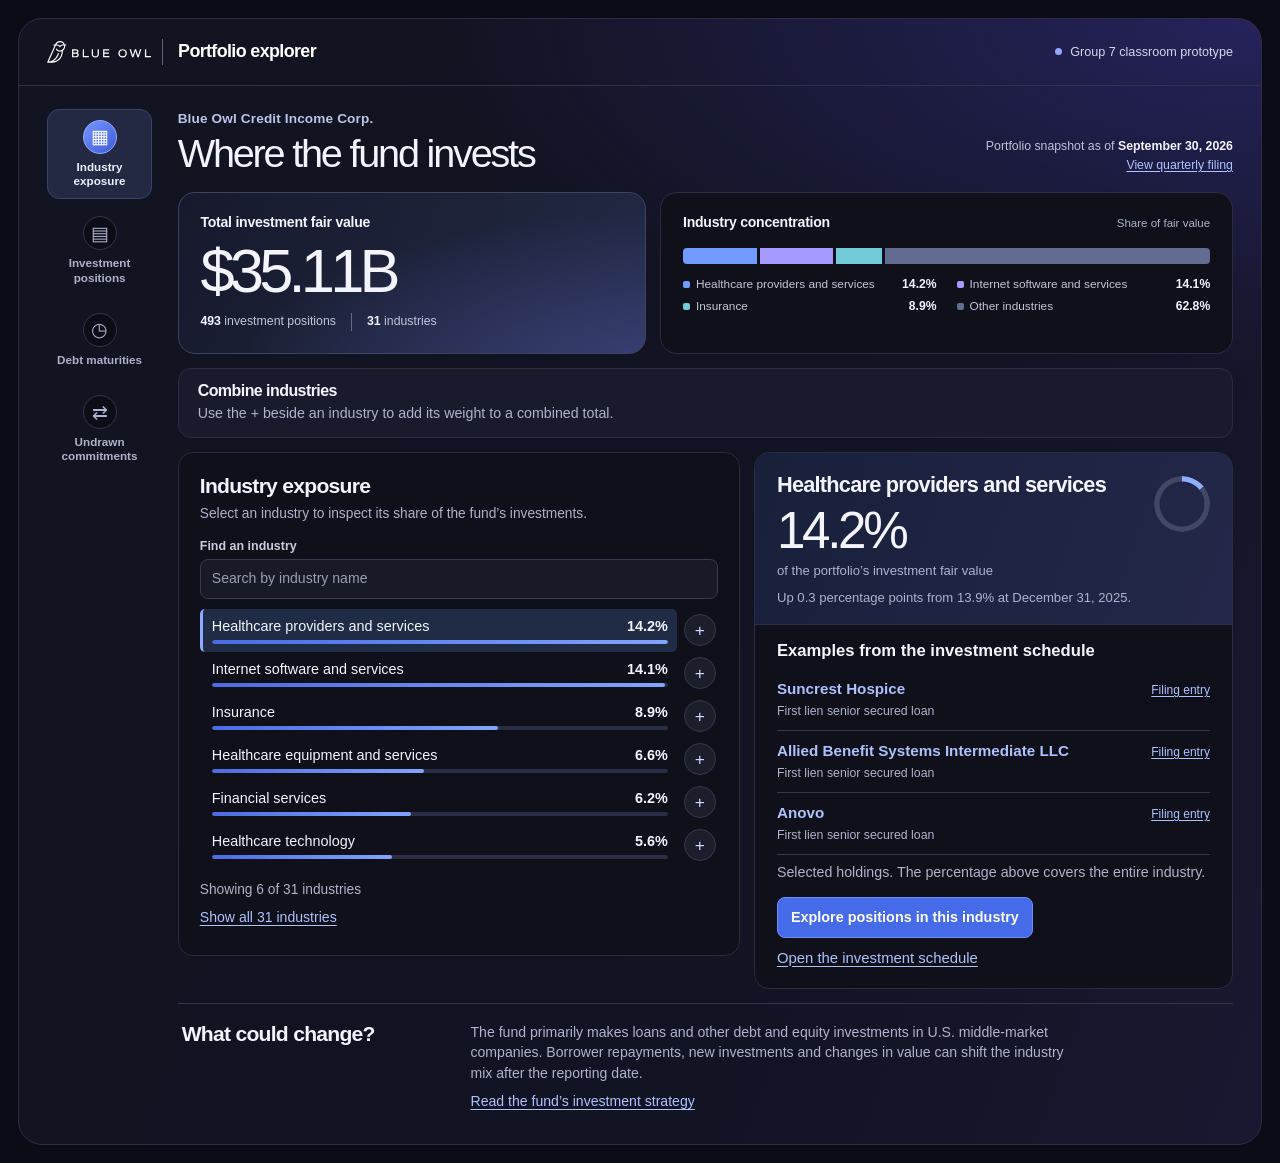
==== commit 68989890: "Restore the blue visual identity and show the investor prototype in use" ====
--- a/explorer.html
+++ b/explorer.html
@@ -17,9 +17,6 @@
   header { background: #183d52; color: #fff; }
   .mast { min-height: 58px; display: flex; align-items: center; justify-content: space-between; gap: 14px; }
   .brand { display: flex; align-items: center; gap: .8em; font-weight: 650; }
-  .symbol { display: inline-flex; align-items: flex-end; gap: 3px; height: 19px; }
-  .symbol i { display: block; background: #a4d8cf; width: 5px; height: 46%; }
-  .symbol i:nth-child(2) { height: 74%; } .symbol i:nth-child(3) { height: 100%; }
   .class-note { font-size: .81rem; color: #dae9eb; text-align: right; }
   .intro { padding-block: clamp(25px, 5vw, 56px) 28px; }
   .fund { font-size: 1rem; font-weight: 650; color: var(--secondary); margin: 0 0 4px; }
@@ -146,8 +143,6 @@
   header {background:transparent;border-bottom:1px solid #323246;}
   .mast {min-height:66px;}
   .brand {font-size:1.12rem;font-weight:650;letter-spacing:-.035em;gap:11px;}
-  .symbol {width:30px;height:30px;border-radius:9px;background:linear-gradient(155deg,#8fbcff 0%,#597dfb 45%,#3644b9 100%);align-items:flex-end;justify-content:center;gap:2px;padding:7px 6px;box-shadow:0 1px 0 #a9ccff66 inset;}
-  .symbol i,.symbol i:nth-child(2),.symbol i:nth-child(3) {width:4px;background:#fff;border-radius:1px;}
   .class-note {display:flex;align-items:center;gap:8px;color:#d5d5eb;font-size:.79rem;}
   .class-note::before {content:"";width:7px;height:7px;border-radius:50%;background:#92a7ff;}
   .workspace {display:grid;grid-template-columns:105px minmax(0,1fr);column-gap:clamp(16px,2vw,40px);padding-bottom:24px;}
@@ -286,11 +281,20 @@
     .class-note {max-width:115px;text-align:left;}
   }
 
+  .owl-wordmark { display:block; width:104px; height:auto; flex:none; }
+  .app-name { padding-left:15px; border-left:1px solid #626781; }
+  @media (max-width:520px) {
+    .brand { gap:8px; min-width:0; }
+    .owl-wordmark { width:77px; }
+    .app-name { padding-left:9px; line-height:1.12; font-size:.89rem; }
+    .class-note { flex-shrink:0; max-width:75px; }
+    .class-note::before { display:none; }
+  }
 </style>
 </head>
 <body>
 <div class="workspace-shell">
-<header><div class="frame mast"><div class="brand"><span class="symbol" aria-hidden="true"><i></i><i></i><i></i></span>Portfolio explorer</div><span class="class-note">Group 7 classroom prototype</span></div></header>
+<header><div class="frame mast"><div class="brand"><img class="owl-wordmark" src="[data-uri]" width="104" height="22" alt="Blue Owl"><span class="app-name">Portfolio explorer</span></div><span class="class-note">Group 7 classroom prototype</span></div></header>
 <main class="frame workspace">
   <nav class="view-nav" aria-label="Portfolio views">
     <button type="button" data-view="industry" aria-pressed="true"><span class="nav-icon" aria-hidden="true">▦</span><span>Industry exposure</span></button>
@@ -1509,6 +1513,48 @@
     link.href = sourceUrl(item);
     link.textContent = 'Find position in the filing' + (item.page ? ' · p. ' + item.page : '');
   }
+  const providers = 'Healthcare providers and services';
+  function openDemoStop(fragment) {
+    switch (fragment) {
+      case '#healthcare':
+        byId('search').value = 'healthcare';
+        selected = sectorByName.get(providers);
+        combined.clear();
+        for (const name of [providers, 'Healthcare equipment and services', 'Healthcare technology']) {
+          combined.add(sectorByName.get(name));
+        }
+        render();
+        showView('industry');
+        byId('combine-title').scrollIntoView({block: 'start'});
+        break;
+      case '#covetrus':
+        byId('position-sort').selectedIndex = 0;
+        inspectIndustry(providers, null, 'Covetrus');
+        break;
+      case '#provider-maturities':
+        byId('ladder-sector').value = providers;
+        showView('maturities', true);
+        break;
+      case '':
+        byId('search').value = '';
+        byId('position-search').value = '';
+        byId('position-sector').value = '';
+        byId('position-sort').selectedIndex = 0;
+        byId('ladder-sector').value = '';
+        activePeriod = null;
+        activePosition = null;
+        pageIndex = 0;
+        expanded = false;
+        selected = ranked[0];
+        combined.clear();
+        render();
+        showView('industry');
+        window.scrollTo(0, 0);
+        break;
+    }
+  }
+  if (location.hash) openDemoStop(location.hash);
+  window.addEventListener('hashchange', () => openDemoStop(location.hash));
   byId('ladder-sector').addEventListener('change',renderLadder);
   function renderLadder() {
     const sector = byId('ladder-sector').value;
